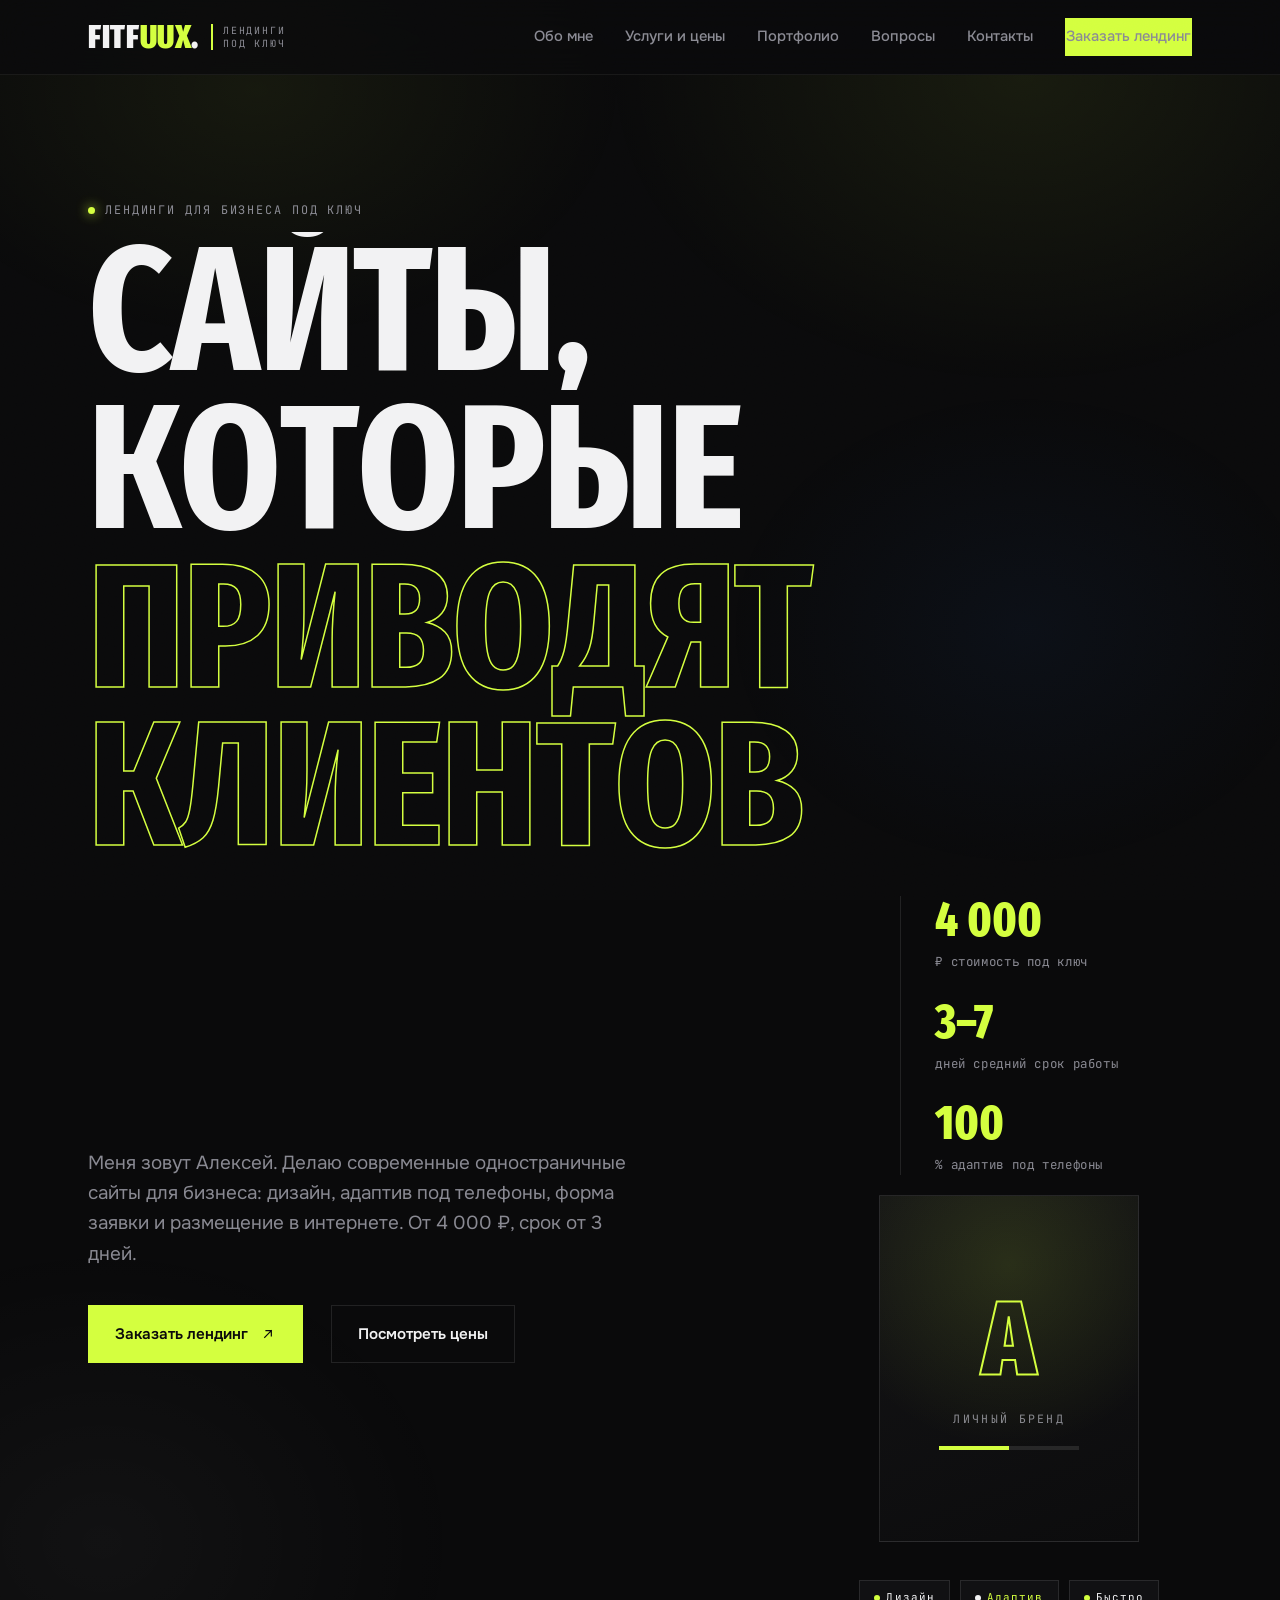
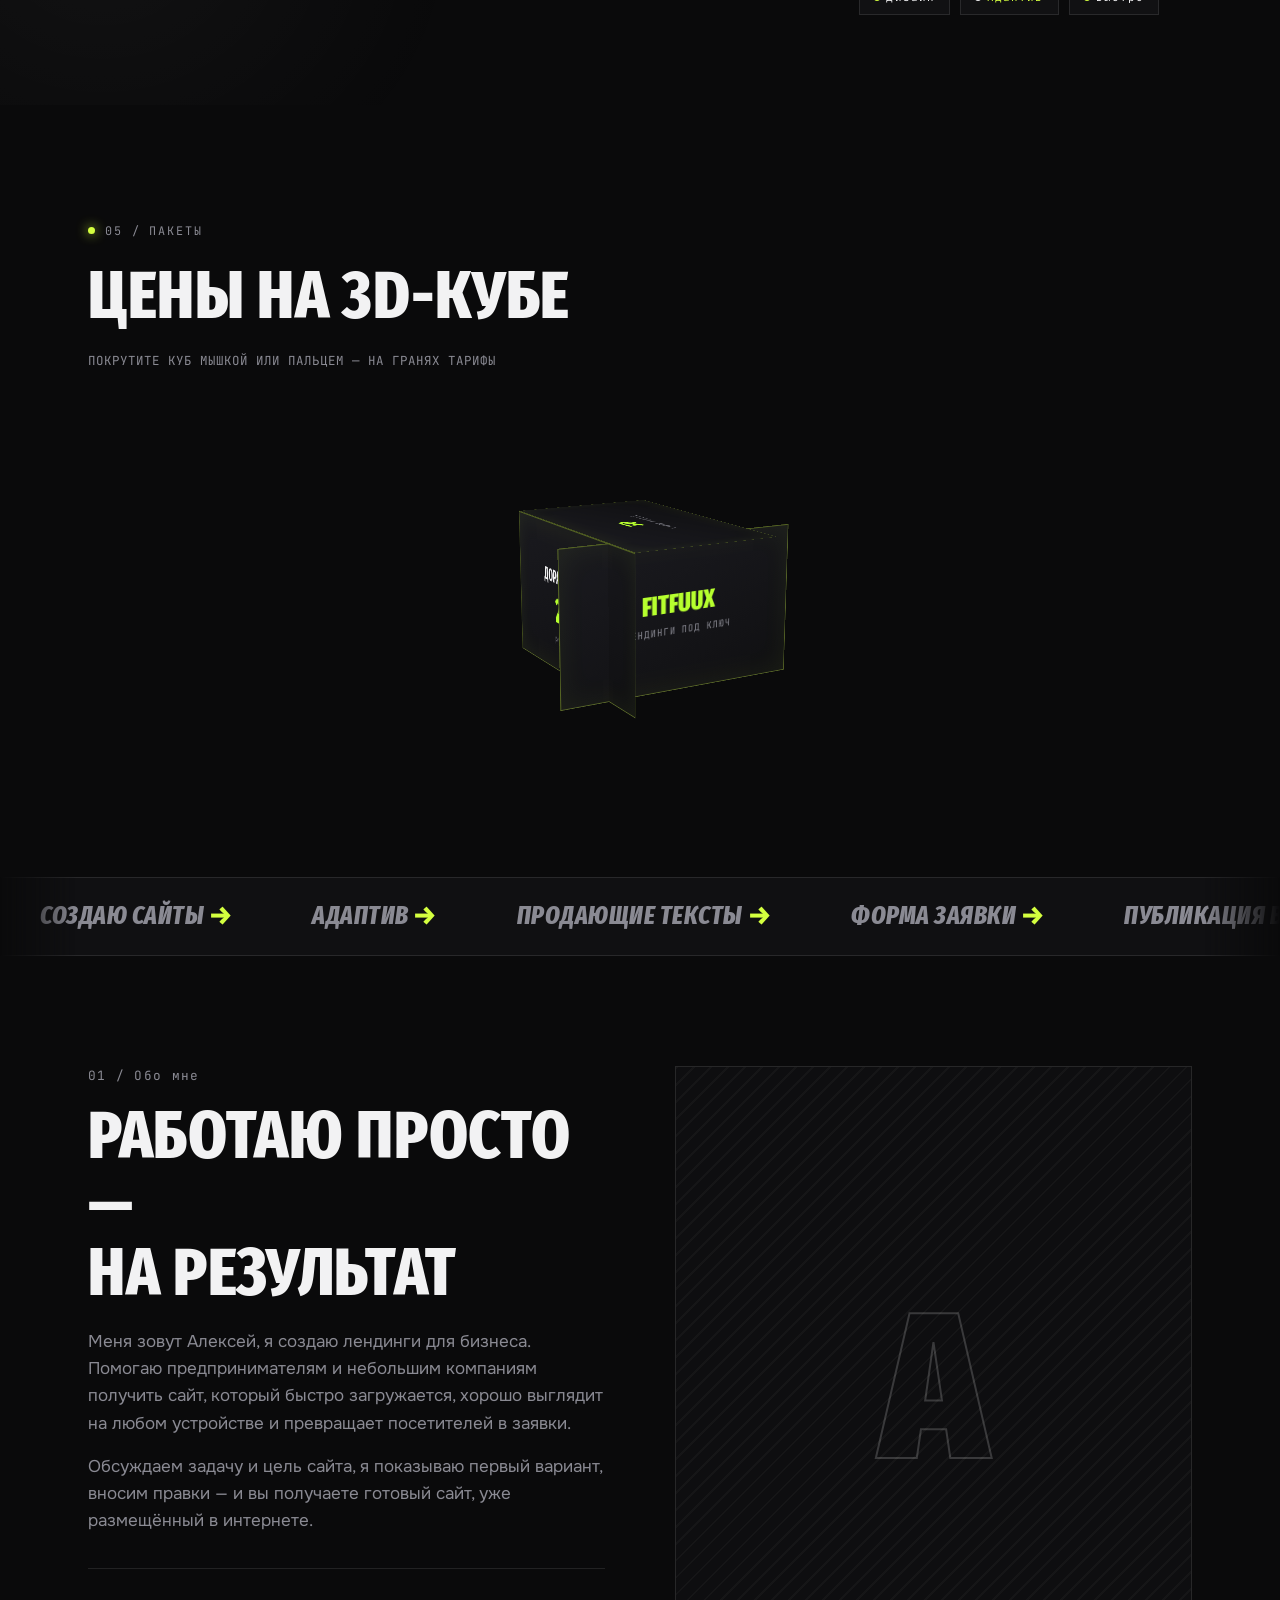
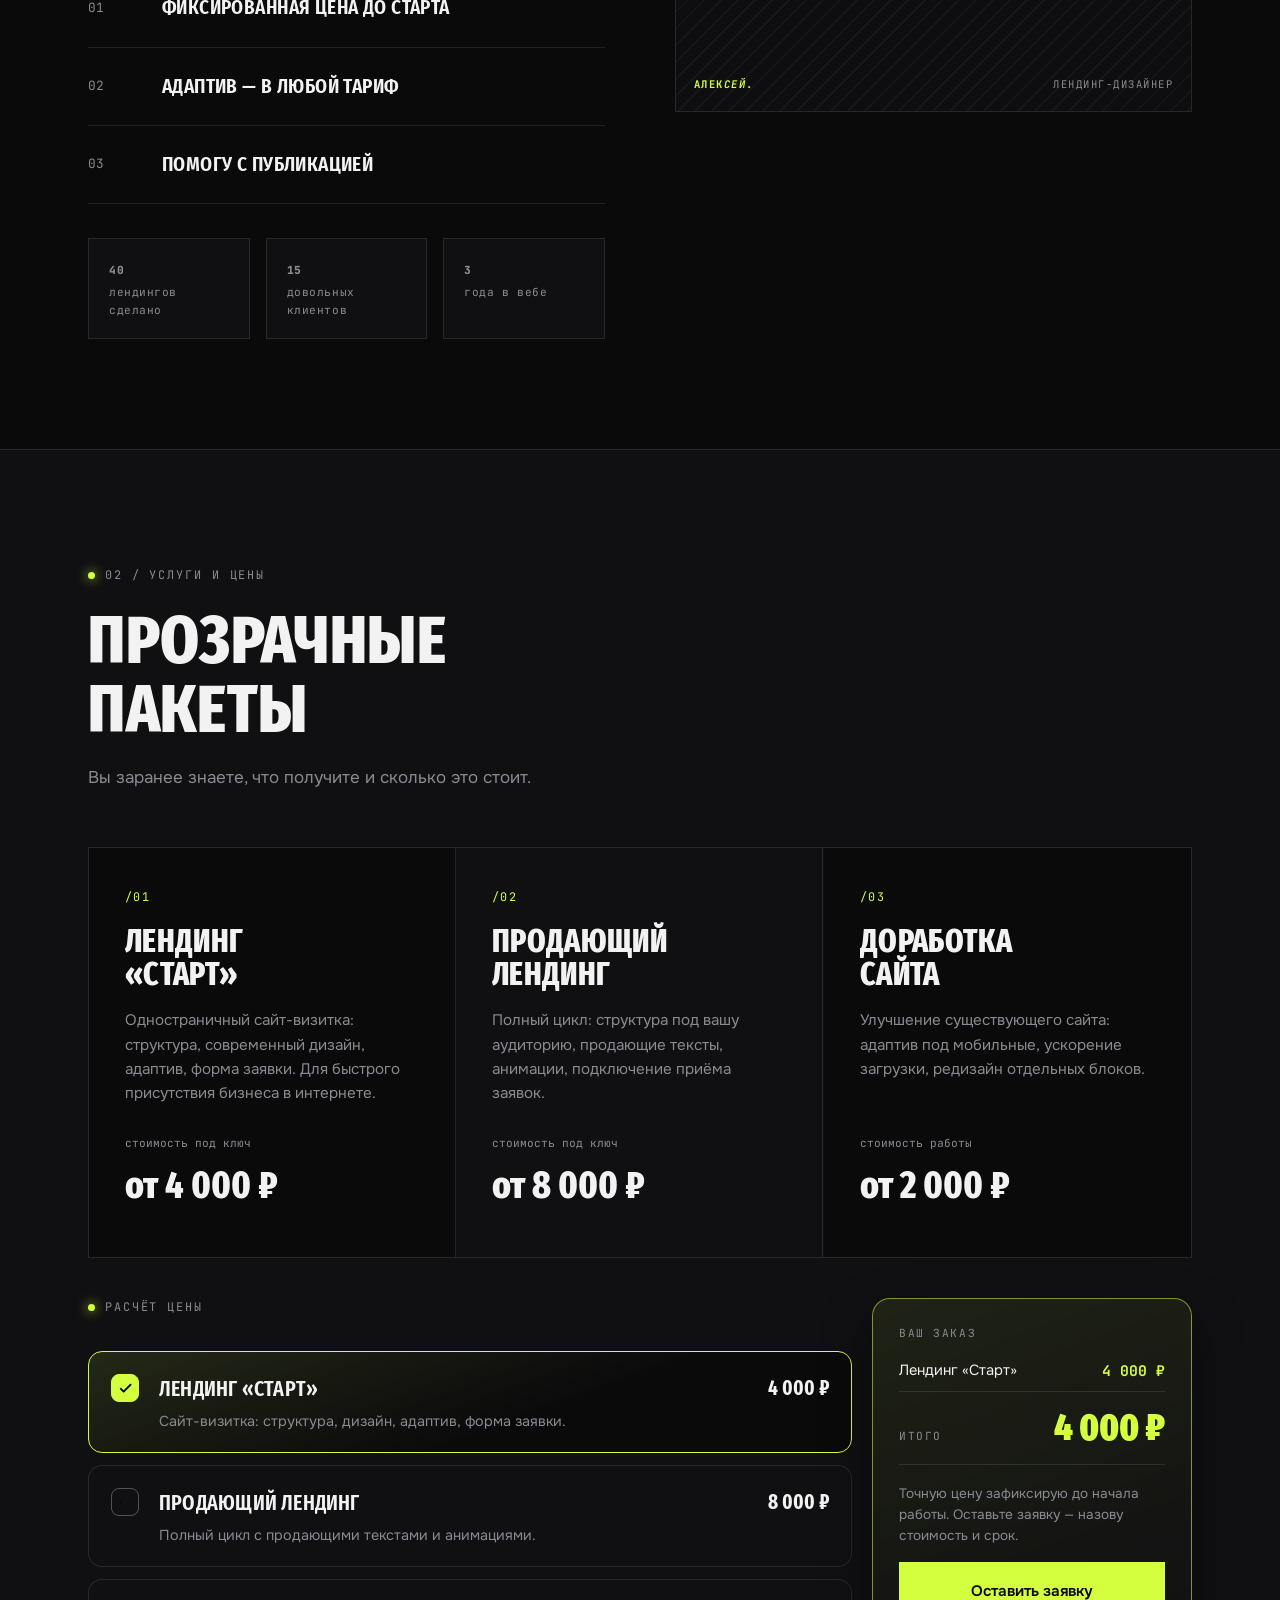
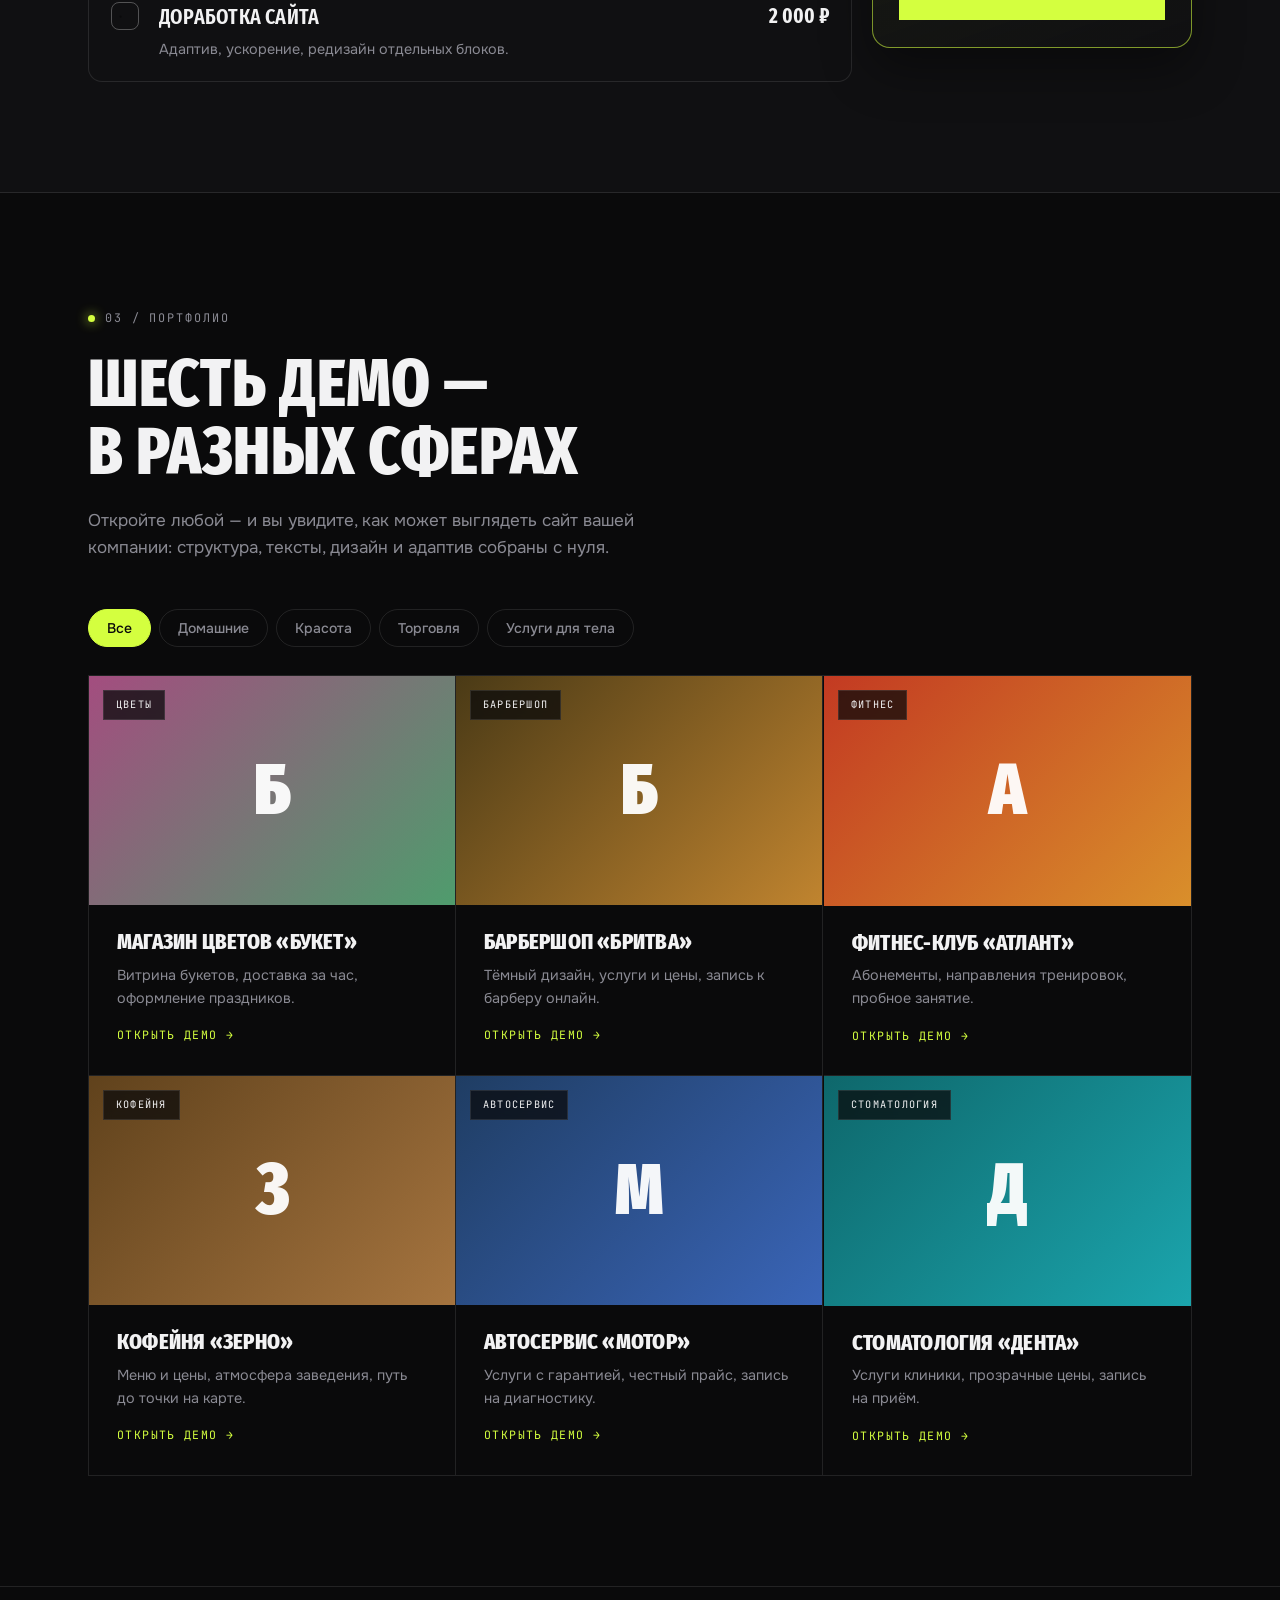
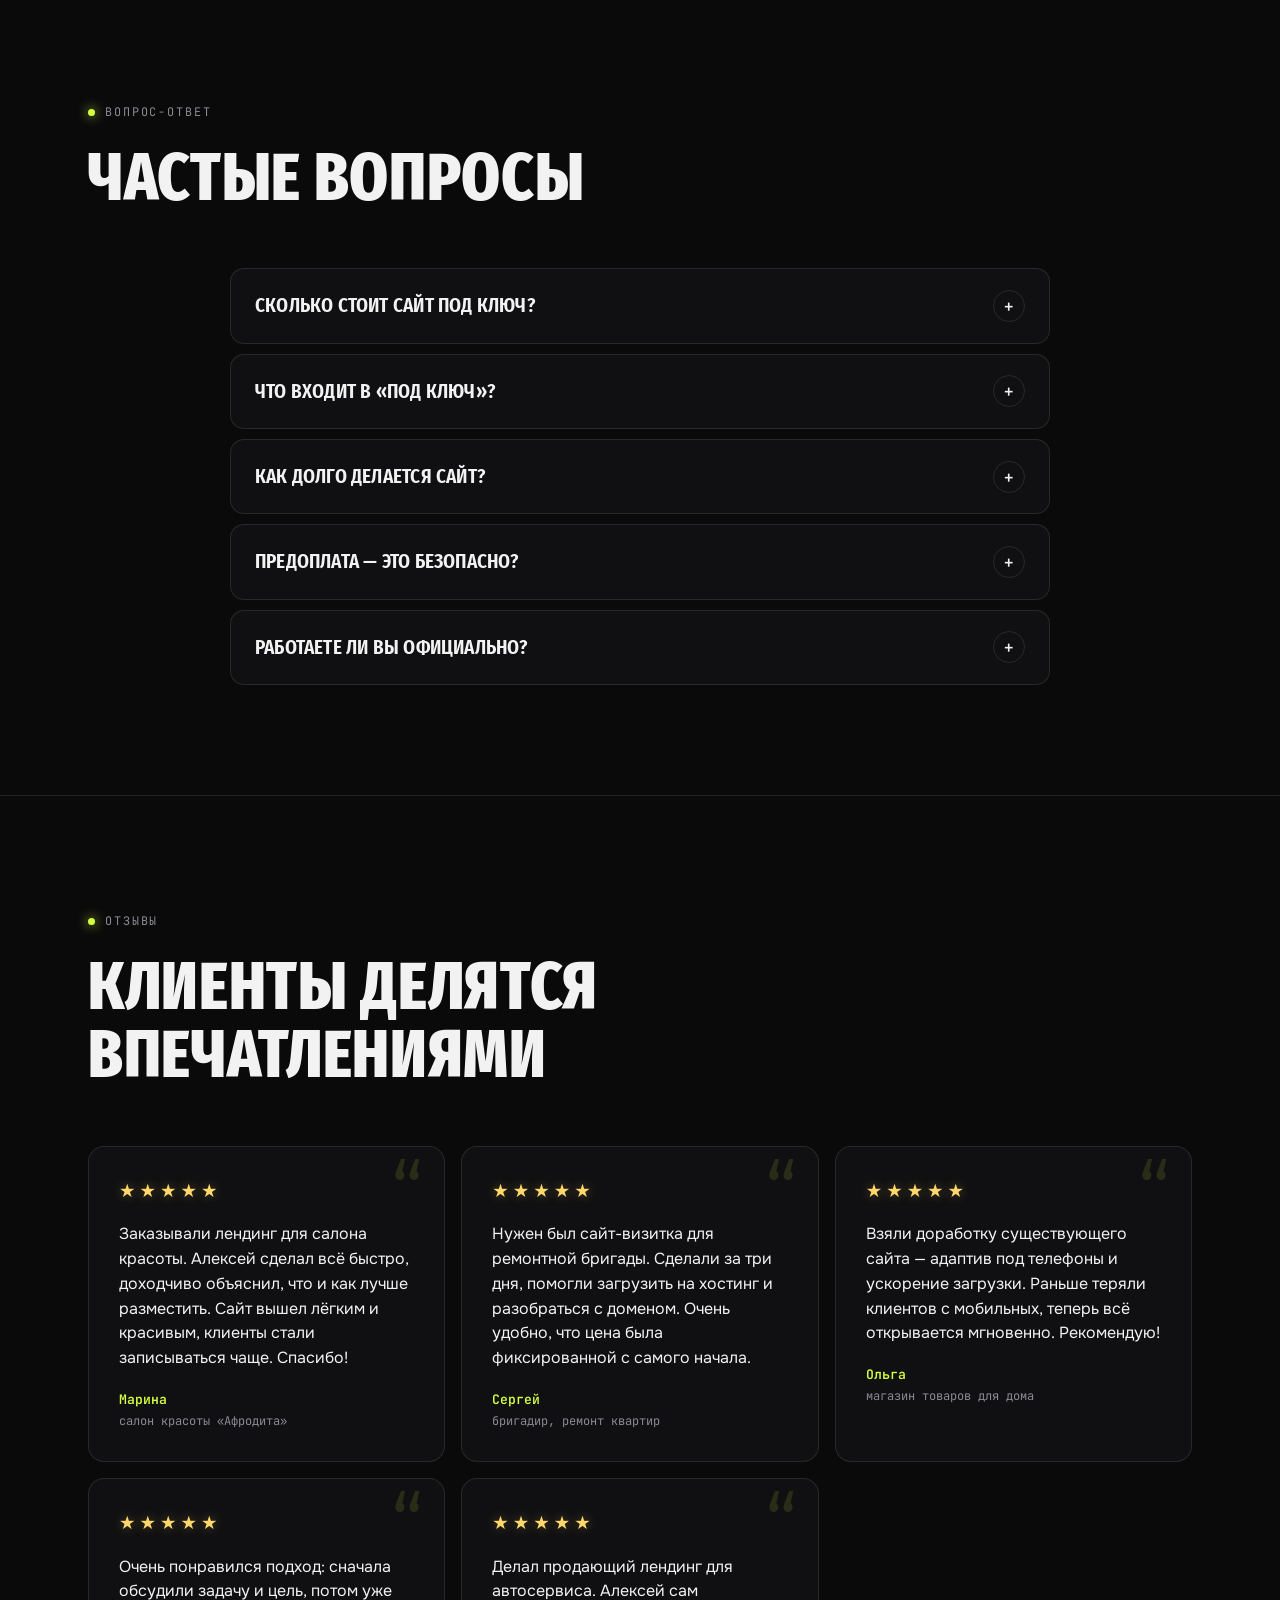
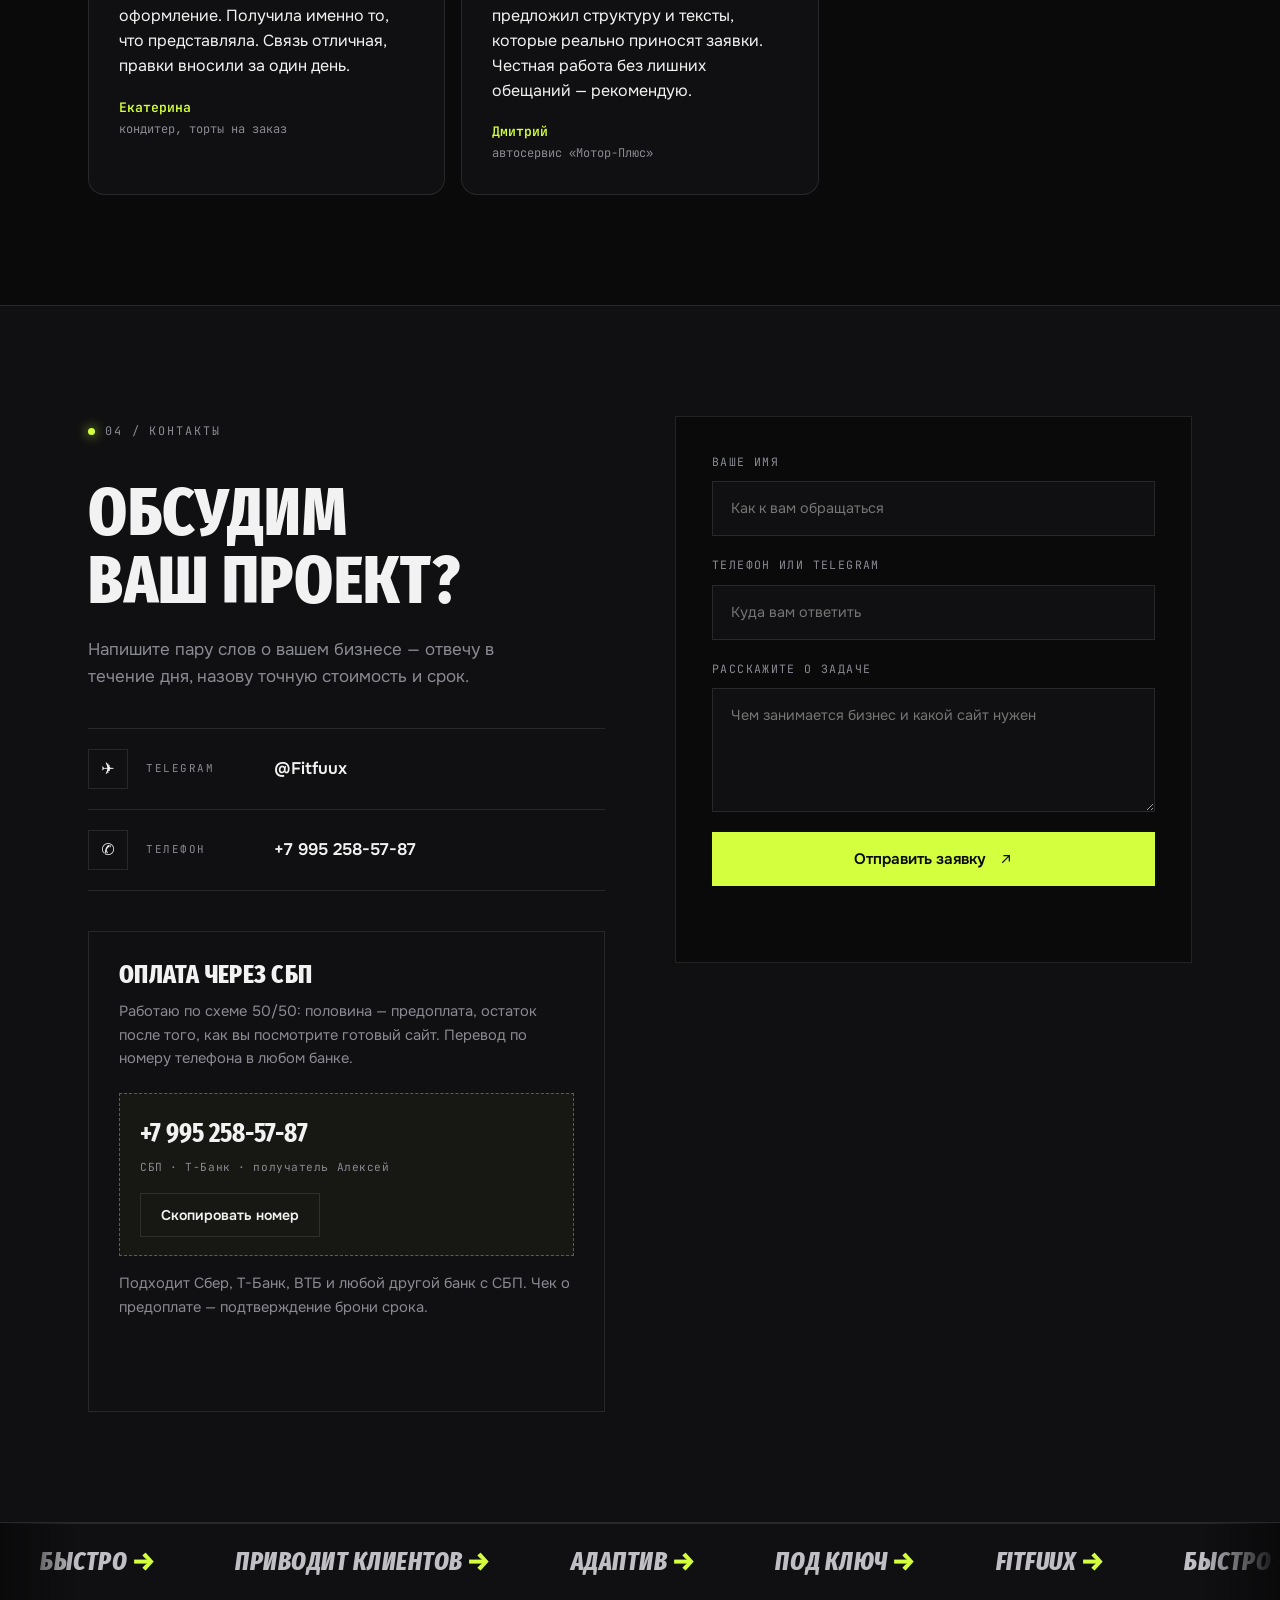
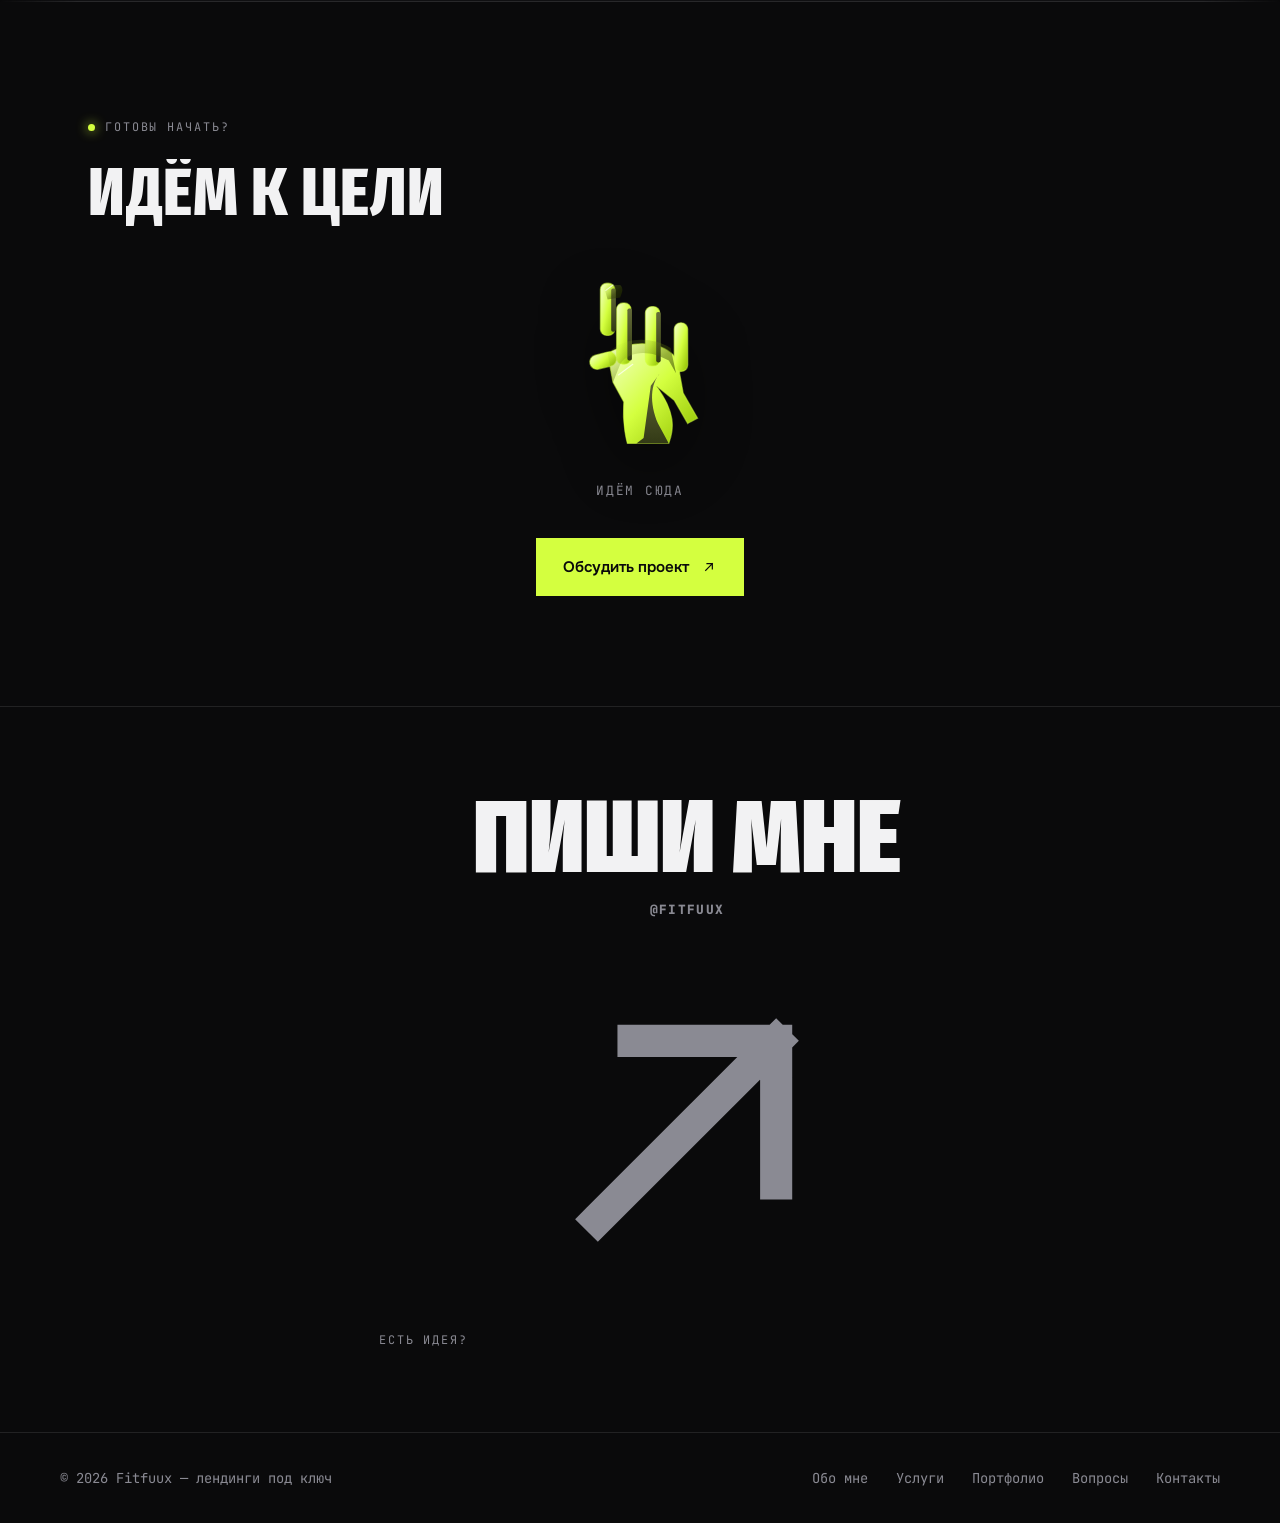
==== index.html @ 0ad59651 "Add files via upload" ====
<!DOCTYPE html>
<html lang="ru">
<head>
  <meta charset="UTF-8">
  <meta name="viewport" content="width=device-width, initial-scale=1.0, viewport-fit=cover">
  <title>Алексей — создание лендингов для бизнеса под ключ</title>
  <meta name="description" content="Создам продающий лендинг для вашего бизнеса под ключ от 4 000 ₽: современный дизайн, адаптив под телефоны, форма заявки. Срок от 3 дней.">
  <meta name="theme-color" content="#0a0a0b">
  <link rel="preconnect" href="https://fonts.googleapis.com">
  <link rel="preconnect" href="https://fonts.gstatic.com" crossorigin>
  <link rel="stylesheet" href="https://fonts.googleapis.com/css2?family=Fira+Sans+Extra+Condensed:ital,wght@0,500;0,600;0,700;0,800;0,900;1,700;1,800&family=JetBrains+Mono:wght@400;500;700&family=Onest:wght@400;500;600&display=swap">
  <style>
    :root {
      --bg: #0a0a0b;
      --bg-2: #101012;
      --line: rgba(255,255,255,.1);
      --line-soft: rgba(255,255,255,.06);
      --text: #f2f2f3;
      --muted: #8a8a93;
      --acid: #d4ff3f;
      --acid-dim: rgba(212,255,63,.55);
      --cond: "Fira Sans Extra Condensed", "Arial Narrow", sans-serif;
      --mono: "JetBrains Mono", ui-monospace, monospace;
      --body: "Onest", system-ui, -apple-system, sans-serif;
      --container: 1160px;
      --ease: cubic-bezier(.22,1,.36,1);
    }
    * { margin:0; padding:0; box-sizing:border-box; }
    html { scroll-behavior:smooth; overflow-x:hidden; }
    body {
      background: var(--bg);
      color: var(--text);
      font-family: var(--body);
      font-size: 17px;
      line-height: 1.6;
      overflow-x:hidden;
      -webkit-font-smoothing: antialiased;
    }
    /* Зерно поверх всего */
    .grain {
      position: fixed; inset:0; z-index:60; pointer-events:none; opacity:.06; mix-blend-mode:overlay;
      background-image: url("data:image/svg+xml,%3Csvg xmlns='http://www.w3.org/2000/svg' width='200' height='200'%3E%3Cfilter id='n'%3E%3CfeTurbulence type='fractalNoise' baseFrequency='.9' numOctaves='2'/%3E%3C/filter%3E%3Crect width='100%25' height='100%25' filter='url(%23n)'/%3E%3C/svg%3E");
      background-size: 200px 200px;
    }
    .container { max-width:var(--container); margin:0 auto; padding:0 28px; }
    ::selection { background:var(--acid); color:#0a0a0b; }

    h1,h2,h3 { font-family:var(--cond); font-weight:800; line-height:1.02; text-transform:uppercase; letter-spacing:.01em; }
    .eyebrow {
      font-family:var(--mono); font-size:.74rem; letter-spacing:.16em; text-transform:uppercase;
      color:var(--muted); display:inline-flex; align-items:center; gap:10px; margin-bottom:22px;
    }
    .eyebrow .dot { width:7px; height:7px; border-radius:50%; background:var(--acid); box-shadow:0 0 12px var(--acid); animation:pulse 2s infinite; }
    @keyframes pulse { 0%,100%{opacity:1} 50%{opacity:.35} }

    .h-xl { font-size:clamp(2.4rem,6vw,4.2rem); margin-bottom:20px; }
    .section { padding:110px 0; position:relative; }
    .section__head { margin-bottom:56px; }
    .section__head--row { display:flex; align-items:flex-end; justify-content:space-between; gap:30px; flex-wrap:wrap; }

    /* Кнопки */
    .btn {
      display:inline-flex; align-items:center; gap:12px; padding:16px 26px;
      font-family:var(--body); font-weight:600; font-size:.95rem; text-decoration:none;
      border:1px solid transparent; cursor:pointer; transition:transform .2s var(--ease), background .2s ease, color .2s ease, border-color .2s ease;
      position:relative; overflow:hidden;
    }
    .btn .ico { width:16px; height:16px; flex-shrink:0; transition:transform .25s var(--ease); }
    .btn:hover .ico { transform:translateX(4px); }
    .btn--volt { background:var(--acid); color:#0a0a0b; }
    .btn--volt:hover { transform:translateY(-2px); box-shadow:0 16px 40px var(--acid-dim); }
    .btn--ghost { border-color:var(--line); color:var(--text); background:transparent; }
    .btn--ghost:hover { border-color:var(--acid); color:var(--acid); transform:translateY(-2px); }
    .btn--sm { padding:12px 20px; font-size:.88rem; }
    .btn::before {
      content:""; position:absolute; top:0; left:-100%; width:60%; height:100%;
      background:linear-gradient(100deg,transparent,rgba(255,255,255,.35),transparent);
      transform:skewX(-20deg); animation:sheen 4.5s infinite;
    }
    @keyframes sheen { 0%,60%{left:-100%} 100%{left:200%} }

    /* Хедер */
    .site-header { position:sticky; top:0; z-index:50; background:rgba(10,10,11,.82); backdrop-filter:blur(16px); border-bottom:1px solid var(--line-soft); }
    .hdr-inner { display:flex; align-items:center; justify-content:space-between; min-height:74px; gap:24px; }
    .logo { display:inline-flex; align-items:center; gap:12px; text-decoration:none; color:var(--text); line-height:1; }
    .logo .fit {
      font-family:var(--cond); font-weight:900; text-transform:uppercase;
      font-size:2rem; letter-spacing:.02em; color:var(--text); transition:letter-spacing .3s var(--ease);
    }
    .logo .fit .x { color:var(--acid); }
    .logo:hover .fit { letter-spacing:.06em; }
    .logo .tag { font-family:var(--mono); font-size:.62rem; color:var(--muted); letter-spacing:.18em; text-transform:uppercase; border-left:2px solid var(--acid); padding-left:10px; line-height:1.35; }
    .site-nav { display:flex; align-items:center; gap:32px; }
    .site-nav > a { color:var(--muted); text-decoration:none; font-size:.92rem; font-weight:500; position:relative; padding:6px 0; transition:color .2s ease; }
    .site-nav > a:hover { color:var(--text); }
    .site-nav > a::after { content:""; position:absolute; left:0; bottom:0; width:0; height:2px; background:var(--acid); transition:width .3s var(--ease); }
    .site-nav > a:hover::after { width:100%; }
    .site-nav > a.btn::after { display:none; }
    .burger {
      display:none; flex-direction:column; gap:6px; background:none; border:1px solid var(--line);
      padding:13px 12px; cursor:pointer; border-radius:4px;
    }
    .burger i { width:22px; height:2px; background:var(--text); transition:transform .25s var(--ease), opacity .2s ease; }
    .burger.is-open i:nth-child(1){ transform:translateY(8px) rotate(45deg); }
    .burger.is-open i:nth-child(2){ transform:translateY(0) rotate(-45deg); }

    /* Hero */
    .hero { position:relative; padding:120px 0 90px; overflow:hidden; }
    .hero::before {
      content:""; position:absolute; inset:0; pointer-events:none;
      background:
        radial-gradient(700px 520px at 80% 0%, rgba(212,255,63,.07), transparent 60%),
        radial-gradient(600px 500px at 8% 90%, rgba(255,255,255,.035), transparent 60%);
    }
    .hero-type { font-family:var(--cond); font-weight:900; line-height:.9; text-transform:uppercase; font-size:clamp(4.5rem,14vw,11rem); letter-spacing:-.01em; margin:-10px 0 6px; }
    .hero-type .t-line { display:block; overflow:hidden; }
    .hero-type .t-line > span { display:inline-block; animation:rise 1s var(--ease) both; }
    .hero-type .t-line > span b { display:inline-block; opacity:0; transform:translateY(110%); animation:charRise .7s var(--ease) forwards; }
    .hero-type .t-line > span b.w { white-space:nowrap; }
    @keyframes charRise { to { opacity:1; transform:none; } }
    .hero-type .t-line--2 { color:transparent; -webkit-text-stroke:1.5px var(--acid); margin-bottom:30px; }
    @keyframes rise { from { transform:translateY(110%); opacity:0 } to { transform:none; opacity:1 } }
    .hero-sr { position:absolute; width:1px; height:1px; overflow:hidden; clip:rect(0 0 0 0); clip-path:inset(50%); white-space:nowrap; }
    .hero-grid { display:grid; grid-template-columns:1.3fr .7fr; gap:60px; align-items:center; margin-top:28px; }
    .hero-lead { color:var(--muted); font-size:clamp(1rem,1.7vw,1.18rem); max-width:560px; margin-bottom:36px; }
    .hero-sides { display:flex; flex-wrap:wrap; gap:28px; }
    .hero-stats { display:grid; grid-template-columns:1fr; gap:26px; border-left:1px solid var(--line); padding-left:34px; }
    .hero-stat dt { font-family:var(--cond); font-size:clamp(2.2rem,4vw,3rem); font-weight:800; color:var(--acid); line-height:1; }
    .hero-stat dd { font-family:var(--mono); font-size:.78rem; color:var(--muted); letter-spacing:.05em; margin-top:8px; }
    .hero-visual { position:relative; display:flex; flex-wrap:wrap; align-items:center; justify-content:center; gap:20px; }
    .hero-panel {
      width:260px; aspect-ratio:3/4; border:1px solid var(--line); background:linear-gradient(160deg,#141416,#0c0c0d);
      display:flex; flex-direction:column; align-items:center; justify-content:center; gap:18px;
      position:relative; overflow:hidden;
    }
    .hero-panel::before { content:""; position:absolute; inset:0; background:radial-gradient(circle at 50% 20%, rgba(212,255,63,.12), transparent 60%); }
    .hero-panel .big { font-family:var(--cond); font-size:6.5rem; font-weight:900; color:transparent; -webkit-text-stroke:2px var(--acid); line-height:1; animation:sway 6s ease-in-out infinite; }
    @keyframes sway { 0%,100%{transform:rotate(-3deg)} 50%{transform:rotate(3deg)} }
    .hero-panel .bar { width:140px; height:4px; background:var(--line); position:relative; overflow:hidden; }
    .hero-panel .bar::after { content:""; position:absolute; inset:0; width:50%; background:var(--acid); animation:bar 2.6s ease-in-out infinite; transform-origin:left; }
    @keyframes bar { 0%,100%{transform:scaleX(.2); transform-origin:left} 50%{transform:scaleX(1); transform-origin:right} }
    .hero-panel .lbl { font-family:var(--mono); font-size:.72rem; letter-spacing:.2em; text-transform:uppercase; color:var(--muted); }
    .hc-corner { position:absolute; width:14px; height:14px; border:2px solid var(--acid); opacity:.7; }
    .hc-tl { top:-4px; left:-4px; border-right:none; border-bottom:none; }
    .hc-br { bottom:-4px; right:-4px; border-left:none; border-top:none; }
    .corner-tag {
      padding:8px 14px; background:#111113; border:1px solid var(--line);
      font-family:var(--mono); font-size:.68rem; letter-spacing:.1em; color:var(--text);
      display:inline-flex; align-items:center; gap:6px; white-space:nowrap;
    }
    .corner-tag::before { content:""; width:6px; height:6px; border-radius:50%; background:var(--acid); flex-shrink:0; }
    .corner-tag.c2 { color:var(--acid); }
    .corner-tag.c2::before { background:var(--text); }
    .corner-tags { display:flex; flex-wrap:wrap; justify-content:center; gap:10px; margin-top:18px; }
    @keyframes floaty { 0%,100%{transform:translateY(0)} 50%{transform:translateY(-4px)} }
    .corner-tag { animation:floaty 5s ease-in-out infinite; }
    .corner-tag:nth-child(2) { animation-delay:.6s; color:var(--acid); }
    .corner-tag:nth-child(3) { animation-delay:1.2s; }

    /* Тикер */
    .ticker { border-top:1px solid var(--line); border-bottom:1px solid var(--line); background:var(--bg-2); overflow:hidden; }
    .ticker__track { display:flex; width:max-content; white-space:nowrap; animation:tick 28s linear infinite; padding:18px 0; }
    .ticker:hover .ticker__track { animation-play-state:paused; }
    .ticker__track span {
      font-family:var(--cond); font-style:italic; font-weight:800; text-transform:uppercase;
      font-size:1.6rem; color:var(--muted); margin:0 40px; letter-spacing:.02em;
    }
    .ticker__track b { color:var(--acid); font-weight:900; }
    @keyframes tick { to { transform:translateX(-50%); } }

    /* About — нумерованный список */
    .about-grid { display:grid; grid-template-columns:1fr 1fr; gap:70px; align-items:start; }
    .about-num { font-family:var(--mono); font-size:.8rem; color:var(--acid); letter-spacing:.1em; margin-bottom:18px; }
    .about-text > p { color:var(--muted); margin-bottom:16px; max-width:520px; }
    .about-list { list-style:none; border-top:1px solid var(--line); margin-top:34px; }
    .about-list li { display:grid; grid-template-columns:52px 1fr; gap:22px; padding:22px 0; border-bottom:1px solid var(--line); align-items:center; }
    .about-list .n { font-family:var(--mono); font-size:.8rem; color:var(--muted); }
    .about-list .t { font-family:var(--cond); font-size:1.3rem; font-weight:600; text-transform:uppercase; letter-spacing:.02em; }
    .about-list li:hover .t { color:var(--acid); }
    .about-list li { transition:padding-left .3s var(--ease), background .3s ease; }
    .about-list li:hover { padding-left:12px; background:linear-gradient(90deg,rgba(212,255,63,.04),transparent); }
    .about-stats { display:grid; grid-template-columns:repeat(3,1fr); gap:16px; margin-top:34px; }
    .astat { border:1px solid var(--line); padding:18px 20px; text-align:left; background:var(--bg-2); }
    .astat b { font-family:var(--cond); font-size:2.2rem; font-weight:800; color:var(--acid); display:block; line-height:1; }
    .astat span { font-family:var(--mono); font-size:.7rem; color:var(--muted); letter-spacing:.05em; display:block; margin-top:8px; }
    .about-photo {
      position:relative; aspect-ratio:4/5; border:1px solid var(--line); background:#0e0e10;
      display:flex; align-items:center; justify-content:center; overflow:hidden;
    }
    .about-photo::before { content:""; position:absolute; inset:0; background:repeating-linear-gradient(135deg, rgba(255,255,255,.03) 0 2px, transparent 2px 12px); }
    .about-photo .mono { font-family:var(--cond); font-size:13rem; font-weight:900; color:transparent; -webkit-text-stroke:2px rgba(255,255,255,.18); line-height:1; position:relative; }
    .about-photo .mono-over { position:absolute; font-family:var(--cond); font-size:13rem; font-weight:900; color:var(--acid); line-height:1; opacity:0; transform:translateY(20px); transition:opacity .4s ease, transform .4s var(--ease); mix-blend-mode:screen; }
    .about-photo:hover .mono-over { opacity:.9; transform:none; }
    .about-photo .cap { position:absolute; bottom:0; left:0; right:0; padding:18px; display:flex; justify-content:space-between; font-family:var(--mono); font-size:.66rem; letter-spacing:.14em; text-transform:uppercase; color:var(--muted); }
    .about-photo .cap b { color:var(--acid); }

    /* Cards — цены */
    .cards { display:grid; grid-template-columns:repeat(3,1fr); gap:0; border:1px solid var(--line); }
    .card { padding:40px 36px; border-right:1px solid var(--line); background:var(--bg); display:flex; flex-direction:column; gap:18px; position:relative; transition:background .3s ease; }
    .card:last-child { border-right:none; }
    .card:hover { background:var(--bg-2); }
    .card .c-num { font-family:var(--mono); font-size:.74rem; color:var(--acid); letter-spacing:.12em; }
    .card h3 { font-size:clamp(1.5rem,2.6vw,2rem); }
    .card p { color:var(--muted); font-size:.95rem; flex:1; }
    .card-price { font-family:var(--cond); font-size:2.4rem; font-weight:800; color:var(--text); margin-top:auto; padding-top:12px; }
    .card-price small { font-family:var(--mono); font-size:.7rem; color:var(--muted); font-weight:400; display:block; margin-bottom:2px; }
    .card::after { content:""; position:absolute; top:0; left:0; right:0; height:3px; background:var(--acid); transform:scaleX(0); transform-origin:left; transition:transform .4s var(--ease); }
    .card:hover::after { transform:scaleX(1); }

    /* Портфолио */
    .pf-grid { display:grid; grid-template-columns:repeat(3,1fr); gap:0; border:1px solid var(--line); }
    .pf-card { display:flex; flex-direction:column; text-decoration:none; color:var(--text); border-right:1px solid var(--line); border-bottom:1px solid var(--line); position:relative; overflow:hidden; }
    .pf-card:nth-child(3n){ border-right:none; }
    .pf-card:nth-child(n+4){ border-bottom:none; }
    .pf-card .pf-thumb {
      aspect-ratio:16/10; display:flex; align-items:center; justify-content:center; position:relative; overflow:hidden;
    }
    .pf-card .pf-thumb::before { content:""; position:absolute; inset:0; transition:transform .5s var(--ease); }
    .pf-card:hover .pf-thumb::before { transform:scale(1.08); }
    .pf-card .pf-mono { font-family:var(--cond); font-size:4.5rem; font-weight:900; color:rgba(255,255,255,.95); position:relative; z-index:1; transition:transform .45s var(--ease); }
    .pf-card:hover .pf-mono { transform:rotate(-6deg) scale(1.1); }
    .pf-card .pf-tag {
      position:absolute; top:14px; left:14px; z-index:2; background:rgba(10,10,11,.75); border:1px solid var(--line);
      padding:6px 12px; font-family:var(--mono); font-size:.64rem; letter-spacing:.12em; text-transform:uppercase; color:var(--text);
      backdrop-filter:blur(4px);
    }
    .pf-body { padding:26px 28px 30px; display:grid; gap:10px; }
    .pf-body h3 { font-size:1.4rem; }
    .pf-body p { color:var(--muted); font-size:.9rem; }
    .pf-link { font-family:var(--mono); font-size:.72rem; letter-spacing:.12em; text-transform:uppercase; color:var(--acid); display:inline-flex; align-items:center; gap:8px; margin-top:6px; }
    .pf-link .arr { display:inline-block; transition:transform .3s var(--ease); }
    .pf-card:hover .pf-link .arr { transform:translateX(6px); }
    .pf-thumb-florist::before { background:linear-gradient(135deg,#a34d7f,#4f9c6d); }
    .pf-thumb-barber::before { background:linear-gradient(135deg,#4a3a16,#c0842f); }
    .pf-thumb-fitness::before { background:linear-gradient(135deg,#c33a22,#d98f2b); }
    .pf-thumb-coffee::before { background:linear-gradient(135deg,#60421c,#a5743f); }
    .pf-thumb-auto::before { background:linear-gradient(135deg,#1f3d63,#3a65b8); }
    .pf-thumb-dent::before { background:linear-gradient(135deg,#0e676b,#1ba5ad); }

    /* Контакты */
    .contact-grid { display:grid; grid-template-columns:1fr 1fr; gap:70px; align-items:start; }
    .contact-info > p { color:var(--muted); max-width:430px; margin-bottom:38px; }
    .contact-list { list-style:none; display:grid; gap:0; border-top:1px solid var(--line); }
    .contact-item { display:flex; align-items:center; gap:18px; padding:20px 0; border-bottom:1px solid var(--line); }
    .contact-item .k { font-family:var(--mono); font-size:.68rem; letter-spacing:.14em; text-transform:uppercase; color:var(--muted); width:110px; flex-shrink:0; }
    .contact-item a { color:var(--text); text-decoration:none; font-size:1.05rem; font-weight:600; transition:color .2s ease; }
    .contact-item a:hover { color:var(--acid); }
    .contact-ico { width:40px; height:40px; border:1px solid var(--line); display:flex; align-items:center; justify-content:center; font-size:1rem; flex-shrink:0; }

    .pay-block { margin-top:40px; border:1px solid var(--line); background:var(--bg-2); padding:30px; position:relative; overflow:hidden; }
    .pay-block::before { content:""; position:absolute; top:-60%; right:-20%; width:300px; height:300px; background:radial-gradient(circle,rgba(212,255,63,.1),transparent 65%); }
    .pay-block h3 { font-size:1.6rem; margin-bottom:12px; position:relative; }
    .pay-block > p { color:var(--muted); font-size:.92rem; margin-bottom:22px; position:relative; }
    .pay-row { display:flex; align-items:center; justify-content:space-between; gap:16px; flex-wrap:wrap; padding:18px 20px; border:1px dashed rgba(212,255,63,.35); background:rgba(212,255,63,.035); position:relative; }
    .pay-number { font-family:var(--cond); font-size:1.7rem; font-weight:700; }
    .pay-bank { display:block; font-family:var(--mono); font-size:.7rem; color:var(--muted); margin-top:4px; letter-spacing:.05em; }
    .pay-note { color:var(--muted); font-size:.82rem; margin-top:16px; position:relative; }
    .pay-status { min-height:1.2em; font-family:var(--mono); font-size:.8rem; color:var(--acid); margin-top:12px; position:relative; }

    .contact-form { display:grid; gap:20px; border:1px solid var(--line); background:var(--bg); padding:36px; }
    .contact-form label { display:grid; gap:10px; font-size:.9rem; }
    .contact-form label > span { font-family:var(--mono); font-size:.72rem; letter-spacing:.12em; text-transform:uppercase; color:var(--muted); }
    .contact-form input, .contact-form textarea {
      background:var(--bg-2); border:1px solid var(--line); border-radius:0; padding:15px 18px;
      color:var(--text); font:inherit; transition:border-color .2s ease, box-shadow .2s ease;
    }
    .contact-form input:focus, .contact-form textarea:focus { outline:none; border-color:var(--acid); box-shadow:0 0 0 1px var(--acid); }
    .contact-form textarea { resize:vertical; min-height:110px; }
    .gotcha-hp { position:absolute; width:1px; height:1px; left:-9999px; opacity:0; }
    .form-status { min-height:1.4em; font-size:.9rem; }
    .form-status.is-success { color:var(--acid); }
    .form-status.is-error { color:#ff6b6b; }
    .contact-form .btn { justify-content:center; }

    /* Футер */
    .site-footer { border-top:1px solid var(--line); }
    .ftr-cta { padding:80px 0 60px; border-bottom:1px solid var(--line); text-align:center; }
    .ftr-cta .eyebrow { justify-content:center; }
    .ftr-cta .big {
      display:inline-block; font-family:var(--cond); font-weight:900; text-transform:uppercase;
      font-size:clamp(2.6rem,8vw,6.5rem); color:var(--text); text-decoration:none; line-height:1;
      transition:color .3s ease; position:relative;
    }
    .ftr-cta .big span { display:block; }
    .ftr-cta .big:hover { color:var(--acid); }
    .ftr-cta .big-sub { font-family:var(--mono); font-size:.8rem; letter-spacing:.1em; color:var(--muted); margin-top:14px; display:inline-flex; align-items:center; gap:8px; }
    .footer-inner { display:flex; align-items:center; justify-content:space-between; flex-wrap:wrap; gap:14px; color:var(--muted); font-size:.86rem; font-family:var(--mono); padding:34px 0; }
    .footer-nav { display:flex; gap:28px; }
    .footer-nav a { color:var(--muted); text-decoration:none; transition:color .2s ease; }
    .footer-nav a:hover { color:var(--acid); }

    /* Reveal-анимации */
    .reveal { opacity:0; transform:translateY(44px); transition:opacity .8s var(--ease), transform .8s var(--ease); }
    .reveal.in { opacity:1; transform:none; }
    [data-delay="1"] { transition-delay:.1s; }
    [data-delay="2"] { transition-delay:.2s; }
    [data-delay="3"] { transition-delay:.3s; }
    [data-delay="4"] { transition-delay:.4s; }
    .clipped { clip-path:inset(0 0 100% 0); transition:clip-path 1s var(--ease); }
    .clipped.in { clip-path:inset(0 0 0 0); }

    /* ===== WOW-эффекты ===== */
    /* Линия прогресса чтения */
    .read-progress { position:fixed; top:0; left:0; height:3px; width:0; background:var(--gradient,#d4ff3f); z-index:70; box-shadow:0 0 14px var(--acid-dim); }
    body:has(.read-progress) .read-progress { background:var(--acid); }

    /* Курсор-акцент (десктоп) */
    .cursor-dot {
      position:fixed; left:0; top:0; width:14px; height:14px; margin:-7px 0 0 -7px; border-radius:50%;
      background:var(--acid); pointer-events:none; z-index:80; mix-blend-mode:screen;
      box-shadow:0 0 16px var(--acid-dim); transform:translate(-100px,-100px);
      opacity:0; transition:opacity .3s ease, width .2s ease, height .2s ease, margin .2s ease;
      will-change:transform;
    }
    .cursor-dot.on { opacity:.85; }
    .cursor-dot.grow { width:34px; height:34px; margin:-17px 0 0 -17px; opacity:.5; }

    /* Магнитные кнопки */
    .btn-magnet { will-change:transform; transition:transform .25s var(--ease); }
    .btn-magnet:hover { transform:translate(var(--mx,0),var(--my,0)); }

    /* Параллакс-свечение на всём body */
    .glow-field { position:fixed; inset:0; z-index:-1; pointer-events:none;
      background:
        radial-gradient(620px 420px at var(--gx,20%) var(--gy,10%), rgba(212,255,63,.06), transparent 60%),
        radial-gradient(500px 400px at var(--gx2,80%) var(--gy2,70%), rgba(47,125,246,.05), transparent 60%);
      transition:background-position .3s ease;
    }

    /* Раздельный заголовок */
    .split-h .split-line { display:block; overflow:hidden; }
    .split-h .split-line > span { display:inline-block; transform:translateY(110%); opacity:0; transition:transform .8s var(--ease), opacity .6s ease; }
    .split-h.in .split-line > span { transform:none; opacity:1; }

    /* Блик, бегущий за курсором на карточках */
    .card-glare { position:absolute; inset:0; overflow:hidden; pointer-events:none; border-radius:inherit; }
    .card-glare::before {
      content:""; position:absolute; width:140px; height:140px; border-radius:50%;
      background:radial-gradient(circle, rgba(212,255,63,.12), transparent 70%);
      transform:translate(var(--gxp,40%),var(--gyp,40%)); opacity:0; transition:opacity .3s ease;
    }
    .card-glare::after {
      content:""; position:absolute; inset:0; border-radius:inherit; padding:1px; opacity:0; transition:opacity .35s ease;
      background:radial-gradient(120px circle at var(--gxp,50%) var(--gyp,50%), var(--acid), transparent 65%);
      -webkit-mask:linear-gradient(#000 0 0) content-box, linear-gradient(#000 0 0);
      -webkit-mask-composite:xor; mask:linear-gradient(#000 0 0) content-box exclude, linear-gradient(#000 0 0);
    }
    .card-glare:hover::before, .card-glare:hover::after { opacity:1; }

    /* Блик на карточках портфолио + tilt */
    .tilt { transform-style:preserve-3d; transition:transform .18s ease; will-change:transform; }
    .tilt .tilt-e { transform:translateZ(14px); }

    /* Вторая бегущая строка перед футером */
    .ticker--volt .ticker__track span { color:#bfbfc4; }
    .ticker--volt .ticker__track b { color:var(--acid); }

    /* Загрузочный экран */
    .loader {
      position:fixed; inset:0; z-index:100; background:var(--bg);
      display:flex; align-items:center; justify-content:center;
      transition:opacity .6s ease, visibility .6s ease;
    }
    .loader.done { opacity:0; visibility:hidden; }
    .loader__inner { text-align:center; display:grid; justify-items:center; gap:18px; }
    .loader__brand { font-family:var(--cond); font-weight:900; font-size:clamp(2.4rem,7vw,4rem); text-transform:uppercase; color:var(--text); letter-spacing:.02em; }
    .loader__brand span { color:var(--acid); }
    .loader__pct { font-family:var(--cond); font-size:clamp(4rem,12vw,7rem); font-weight:900; color:var(--acid); line-height:1; }
    .loader__bar { width:240px; height:4px; background:var(--line); position:relative; overflow:hidden; border-radius:4px; }
    .loader__bar i { position:absolute; inset:0; width:0; background:var(--acid); box-shadow:0 0 16px var(--acid-dim); transition:width .12s linear; }
    .loader__tag { font-family:var(--mono); font-size:.72rem; letter-spacing:.2em; text-transform:uppercase; color:var(--muted); }
    body.loading { overflow:hidden; }

    .hero-particles { position:absolute; inset:0; overflow:hidden; pointer-events:none; z-index:0; }
    .hero-particles .pt { position:absolute; bottom:-10px; border-radius:50%; background:var(--acid); opacity:0; animation:ptRise linear infinite; }
    @keyframes ptRise { 0% { transform:translate(0,0); opacity:0; } 10% { opacity:.6; } 90% { opacity:.35; } 100% { transform:translate(var(--ptdx,0), calc(-1 * var(--vh,100vh))); opacity:0; } }

    /* Аккордеон FAQ */
    .qas { max-width:820px; margin:0 auto; display:grid; gap:10px; }
    .qa { background:var(--bg-2); border:1px solid var(--line); border-radius:14px; padding:0 24px; transition:border-color .3s; }
    .qa[open] { border-color:var(--acid-dim); }
    .qa summary { list-style:none; cursor:pointer; padding:20px 0; font-family:var(--cond); font-size:1.3rem; font-weight:600; text-transform:uppercase; color:var(--text); letter-spacing:.01em; display:flex; justify-content:space-between; gap:16px; align-items:center; }
    .qa summary::-webkit-details-marker { display:none; }
    .qa summary::after { content:"+"; flex:none; width:30px; height:30px; border-radius:50%; border:1px solid var(--line); display:grid; place-items:center; font-weight:400; color:var(--text); transition:transform .3s var(--ease), background .3s, color .3s; font-family:var(--body); }
    .qa[open] summary::after { transform:rotate(45deg); background:var(--acid); color:#0a0a0b; border-color:var(--acid); }
    .qa p { margin:0 0 22px; font-size:.98rem; color:var(--muted); line-height:1.6; max-width:70ch; }

    /* Калькулятор */
    .filter { display:flex; flex-wrap:wrap; gap:8px; margin:-8px 0 28px; }
    .filter button { font:500 14px var(--body); color:var(--muted); background:transparent; border:1px solid var(--line); border-radius:999px; padding:9px 18px; cursor:pointer; transition:background .25s, color .25s, border-color .25s, transform .2s var(--ease); }
    .filter button:hover { border-color:var(--acid-dim); color:var(--text); transform:translateY(-1px); }
    .filter button.on { background:var(--acid); color:#0a0a0b; border-color:var(--acid); }
    .pf-card.off { display:none; }
    .pf-card.pop { animation:pfpop .5s var(--ease) both; }
    @keyframes pfpop { from { opacity:0; transform:translateY(18px) scale(.97); } to { opacity:1; transform:none; } }
    .pf-grid .pf-card[data-cat] { transition:opacity .3s var(--ease), transform .3s var(--ease); }

    /* Калькулятор */
    .calc { display:grid; grid-template-columns:minmax(0,1fr) 320px; gap:20px; align-items:start; margin-top:40px; }
    .calc-opts { display:grid; gap:12px; }
    .opt { display:grid; grid-template-columns:30px 1fr auto; gap:4px 18px; align-items:start; text-align:left; width:100%; padding:20px 22px; background:var(--bg-2); border:1px solid var(--line); border-radius:14px; cursor:pointer; color:var(--text); transition:border-color .3s, background .3s, transform .3s var(--ease); position:relative; overflow:hidden; }
    .opt:hover { transform:translateY(-2px); border-color:var(--acid-dim); }
    .opt .box { grid-row:1/3; width:28px; height:28px; border-radius:8px; border:1.5px solid rgba(255,255,255,.28); display:grid; place-items:center; transition:background .25s, border-color .25s; margin-top:2px; }
    .opt .box svg { width:15px; height:15px; stroke:#0a0a0b; stroke-width:3; fill:none; stroke-linecap:round; stroke-linejoin:round; stroke-dasharray:22; stroke-dashoffset:22; transition:stroke-dashoffset .35s var(--ease); }
    .opt .nm { grid-column:2; font-family:var(--cond); font-size:1.35rem; font-weight:600; text-transform:uppercase; color:var(--text); letter-spacing:.01em; }
    .opt .pr { grid-row:1/3; grid-column:3; text-align:right; font-family:var(--cond); font-weight:700; font-size:1.3rem; color:var(--text); white-space:nowrap; }
    .opt .ds { grid-column:2; font-size:.9rem; color:var(--muted); line-height:1.5; }
    .opt[aria-checked="true"] { border-color:var(--acid); background:linear-gradient(160deg, rgba(212,255,63,.1), var(--bg) 60%); }
    .opt[aria-checked="true"] .box { background:var(--acid); border-color:var(--acid); }
    .opt[aria-checked="true"] .box svg { stroke-dashoffset:0; }
    .calc-total { position:sticky; top:90px; padding:26px; border-radius:18px; background:linear-gradient(160deg,rgba(212,255,63,.08),var(--bg-2)); border:1px solid var(--acid-dim); box-shadow:0 20px 50px rgba(0,0,0,.4); }
    .calc-total .lb { font-family:var(--mono); font-size:.7rem; letter-spacing:.14em; text-transform:uppercase; color:var(--muted); }
    .calc-total .rows { margin:16px 0 8px; display:grid; gap:6px; font-size:.92rem; color:var(--text); }
    .calc-total .row { display:flex; justify-content:space-between; gap:10px; }
    .calc-total .row b { font-family:var(--mono); color:var(--acid); }
    .sum-row { display:flex; justify-content:space-between; align-items:baseline; border-top:1px solid var(--line); padding-top:16px; margin-top:8px; }
    .calc-total .sum { font-family:var(--cond); font-weight:900; font-size:clamp(2rem,3vw,2.6rem); color:var(--acid); line-height:1; }
    .calc-total hr { border:0; border-top:1px solid var(--line); margin:18px 0; }
    .calc-total .nt { font-size:.85rem; color:var(--muted); line-height:1.55; }
    .calc-total .btn { margin-top:16px; width:100%; justify-content:center; }
    .calc-total .btn-empty { color:var(--muted); font-size:.8rem; }
    @media (max-width:900px){ .calc { grid-template-columns:1fr; } .calc-total { position:static; } }

    /* Маска-градиент на тикере */
    .ticker { -webkit-mask-image:linear-gradient(90deg, transparent, #000 6%, #000 94%, transparent); mask-image:linear-gradient(90deg, transparent, #000 6%, #000 94%, transparent); }

    /* Пиксельная манящая рука */
    .hand-stage { display:flex; flex-direction:column; align-items:center; gap:24px; margin:30px 0 36px; }
    .vox-stage { perspective:1000px; width:200px; height:200px; display:flex; align-items:center; justify-content:center; }
    .vox-hand { position:relative; width:120px; height:120px; transform-style:preserve-3d; transform:rotateX(14deg) rotateY(-20deg); }
    .vox-hand.swing { animation:swing3d 7s ease-in-out infinite; }
    @keyframes swing3d { 0%,100% { transform:rotateX(14deg) rotateY(-20deg); } 50% { transform:rotateX(10deg) rotateY(8deg) translateY(-8px); } }
    /* Реалистичная 3D-рука (SVG) */
    .sv-hand { position:relative; width:180px; height:180px; transform-style:preserve-3d; }
    .sv-hand .hand-svg { width:100%; height:100%; display:block; filter:drop-shadow(0 18px 30px rgba(0,0,0,.45)); }
    .sv-hand.swing .hand-svg { transform-style:preserve-3d; animation:swingHand 6s ease-in-out infinite; }
    @keyframes swingHand { 0%,100% { transform:rotateX(0) rotateY(0); } 50% { transform:rotateX(6deg) rotateY(-10deg) translateY(-6px); } }
    .sv-hand .nudge { fill:url(#handGrad); stroke:rgba(212,255,63,.5); stroke-width:1.4; }
    .sv-hand .dark { fill:url(#handDark); }
    .sv-hand .shade { fill:url(#handShade); opacity:.85; }
    .sv-hand .glint { fill:none; stroke:rgba(255,255,255,.7); stroke-width:1.2; stroke-linecap:round; }
    .sv-hand .wave-finger { transform-origin:118px 74px; animation:waveFinger 1.6s ease-in-out infinite; }
    .sv-hand.wave .wave-finger { animation:waveFinger 1.6s ease-in-out infinite; }
    @keyframes waveFinger { 0%,100% { transform:rotate(0); } 50% { transform:rotate(-12deg); } }
    .hand-cta { font-family:var(--mono); font-size:.8rem; letter-spacing:.14em; text-transform:uppercase; color:var(--muted); }
    .hand-actions { text-align:center; }
    .hand-actions .reveals { text-align:center; }

    /* Отзывы */
    .reviews { display:grid; grid-template-columns:repeat(auto-fit, minmax(300px,1fr)); gap:16px; }
    .review { padding:30px; background:var(--bg-2); border:1px solid var(--line); border-radius:16px; position:relative; overflow:hidden; transition:border-color .3s, transform .3s var(--ease); }
    .review:hover { border-color:var(--acid-dim); transform:translateY(-3px); }
    .review::before { content:"“"; position:absolute; top:6px; right:22px; font-family:var(--cond); font-size:5rem; line-height:1; color:rgba(212,255,63,.12); }
    .review .stars { color:#ffd76a; font-size:1.15rem; letter-spacing:4px; margin-bottom:16px; text-shadow:0 0 12px rgba(255,215,106,.35); }
    .review p { margin:0 0 18px; color:var(--text); font-size:1rem; line-height:1.55; }
    .review .who { font-family:var(--mono); font-size:.82rem; color:var(--acid); font-weight:600; }
    .review .who span { display:block; color:var(--muted); font-weight:400; font-size:.75rem; margin-top:2px; }

    /* Адаптив */
    @media (max-width: 960px) {
      .burger { display:flex; }
      .site-nav {
        position:absolute; top:74px; left:0; right:0; flex-direction:column; align-items:stretch; gap:0;
        background:var(--bg-2); border-bottom:1px solid var(--line); padding:16px 28px 24px;
        transform:translateY(-10px); opacity:0; pointer-events:none; transition:opacity .3s ease, transform .3s var(--ease);
      }
      .site-nav.is-open { opacity:1; pointer-events:auto; transform:none; }
      .site-nav > a { padding:14px 0; border-bottom:1px solid var(--line-soft); font-size:1.02rem; }
      .site-nav > a.btn { margin-top:18px; text-align:center; border-bottom:none; justify-content:center; }
      .hero-grid { grid-template-columns:1fr; gap:50px; }
      .hero-visual { order:-1; }
      .hero-stats { grid-template-columns:repeat(3,1fr); gap:20px; border-left:none; border-top:1px solid var(--line); border-bottom:1px solid var(--line); padding:26px 0; }
      .about-grid, .contact-grid { grid-template-columns:1fr; gap:50px; }
      .cards, .pf-grid { grid-template-columns:1fr; }
      .card { border-right:none; border-bottom:1px solid var(--line); }
      .card:last-child { border-bottom:none; }
      .pf-card { border-right:none; }
      .pf-card:nth-child(n){ border-bottom:1px solid var(--line); }
      .pf-card:last-child { border-bottom:none; }
      .section { padding:80px 0; }
      .hero { padding:70px 0 70px; }
      .corner-tag { position:static; }
      .hero-visual { flex-direction:column; gap:14px; }
      .hero-panel { width:200px; }
    }
    @media (prefers-reduced-motion: reduce) {
      html { scroll-behavior:auto; }
      *, *::before, *::after { animation:none !important; transition-duration:.01ms !important; }
      .reveal, .clipped { opacity:1; transform:none; clip-path:inset(0 0 0 0); }
    }
  </style>
</head>
<body>
  <div class="grain" aria-hidden="true"></div>
  <div class="glow-field" aria-hidden="true"></div>
  <div class="read-progress" id="readProgress" aria-hidden="true"></div>
  <div class="cursor-dot" id="cursorDot" aria-hidden="true"></div>

  <div class="loader" id="loader" aria-hidden="true">
    <div class="loader__inner">
      <div class="loader__brand">Fitfuux<span>.</span></div>
      <div class="loader__pct"><span id="loaderPct">0</span>%</div>
      <div class="loader__bar"><i id="loaderBar"></i></div>
      <div class="loader__tag">лендинги под ключ</div>
    </div>
  </div>

  <header class="site-header">
    <div class="container hdr-inner">
      <a class="logo" href="#top">
        <span class="fit">Fitf<span class="x">uux</span>.</span>
        <span class="tag">Лендинги<br>под ключ</span>
      </a>
      <button class="burger" type="button" aria-label="Открыть меню" aria-expanded="false">
        <i></i><i></i>
      </button>
      <nav class="site-nav">
        <a href="#about">Обо мне</a>
        <a href="#services">Услуги и цены</a>
        <a href="#portfolio">Портфолио</a>
        <a href="#faq">Вопросы</a>
        <a href="#contact">Контакты</a>
        <a class="btn btn--volt btn-magnet btn--sm" href="#contact">Заказать лендинг</a>
      </nav>
    </div>
  </header>

  <main id="top">
    <section class="hero">
      <div class="hero-particles" id="heroParticles" aria-hidden="true"></div>
      <div class="container">
        <p class="eyebrow"><span class="dot"></span>Лендинги для бизнеса под ключ</p>
        <div class="hero-type">
          <span class="t-line"><span style="animation-delay:.05s">Сайты,</span></span>
          <span class="t-line"><span style="animation-delay:.15s">которые</span></span>
          <span class="t-line t-line--2"><span style="animation-delay:.25s">приводят клиентов</span></span>
        </div>
        <h1 class="hero-sr">Алексей — создание лендингов для бизнеса под ключ</h1>

        <div class="hero-grid">
          <div class="hero-text">
            <p class="hero-lead">Меня зовут Алексей. Делаю современные одностраничные сайты для бизнеса: дизайн, адаптив под телефоны, форма заявки и размещение в интернете. От 4 000 ₽, срок от 3 дней.</p>
            <div class="hero-sides">
              <a class="btn btn--volt btn-magnet" href="#contact">Заказать лендинг <svg class="ico" viewBox="0 0 24 24" aria-hidden="true"><path d="M7 17 17 7M9 7h8v8" fill="none" stroke="currentColor" stroke-width="1.8" stroke-linecap="square"/></svg></a>
              <a class="btn btn--ghost" href="#services">Посмотреть цены</a>
            </div>
          </div>
          <div class="hero-visual">
            <dl class="hero-stats">
              <div class="hero-stat"><dt data-count="4000">4 000</dt><dd>₽ стоимость под ключ</dd></div>
              <div class="hero-stat"><dt>3–7</dt><dd>дней средний срок работы</dd></div>
              <div class="hero-stat"><dt data-count="100">100</dt><dd>% адаптив под телефоны</dd></div>
            </dl>
            <div class="hero-panel">
              <span class="hc-corner hc-tl"></span><span class="hc-corner hc-br"></span>
              <div class="big">А</div>
              <div class="lbl">личный бренд</div>
              <div class="bar"></div>
            </div>
            <div class="corner-tags">
              <span class="corner-tag c1">Дизайн</span>
              <span class="corner-tag c2">Адаптив</span>
              <span class="corner-tag c3">Быстро</span>
            </div>
          </div>
        </div>
      </div>
    </section>
<section class="section cube-section" id="cube">
  <div class="container">
    <div class="section__head">
      <p class="eyebrow"><span class="dot"></span>05 / Пакеты</p>
      <h2 class="h-xl">Цены на 3D-кубе</h2>
      <p class="cube-hint">Покрутите куб мышкой или пальцем — на гранях тарифы</p>
    </div>
    <div class="cube-stage" id="cubeStage">
      <div class="cube3d" id="theCube">
        <div class="cface cf-front">
          <span class="cf-num">/01</span>
          <span class="cf-name">Лендинг Старт</span>
          <span class="cf-price">4 000</span>
          <span class="cf-cur">руб · под ключ</span>
        </div>
        <div class="cface cf-back">
          <span class="cf-num">/03</span>
          <span class="cf-name">Доработка сайта</span>
          <span class="cf-price">2 000</span>
          <span class="cf-cur">руб · работа</span>
        </div>
        <div class="cface cf-right">
          <span class="cf-num">/02</span>
          <span class="cf-name">Продающий лендинг</span>
          <span class="cf-price">8 000</span>
          <span class="cf-cur">руб · под ключ</span>
        </div>
        <div class="cface cf-left">
          <span class="cf-big">FITFUUX</span>
          <span class="cf-mid">лендинги под ключ</span>
        </div>
        <div class="cface cf-top">
          <span class="cf-big">3D</span>
          <span class="cf-mid">крути мышкой</span>
        </div>
        <div class="cface cf-bottom">
          <span class="cf-big">©2026</span>
          <span class="cf-mid">все тарифы</span>
        </div>
      </div>
    </div>
  </div>
</section>

<style>
  .cube-section{overflow:hidden}
  .cube-hint{color:var(--muted);font-family:var(--mono);font-size:.78rem;letter-spacing:.08em;text-transform:uppercase}
  .cube-stage{perspective:1100px;min-height:340px;display:flex;align-items:center;justify-content:center;touch-action:none;cursor:grab;position:relative;user-select:none}
  .cube-stage:active{cursor:grabbing}
  .cube3d{position:relative;width:250px;height:150px;transform-style:preserve-3d;transform:rotateX(-14deg) rotateY(24deg);transition:transform .5s var(--ease)}
  .cube3d.no-anim{transition:none}
  .cface{position:absolute;inset:0;display:flex;flex-direction:column;align-items:center;justify-content:center;gap:6px;background:linear-gradient(160deg,#1a1a1f,#101012);border:1px solid rgba(212,255,63,.35);box-shadow:0 0 30px rgba(212,255,63,.06) inset;backface-visibility:hidden;padding:14px;text-align:center}
  .cf-front{transform:translateZ(75px)}
  .cf-back{transform:rotateY(180deg) translateZ(75px)}
  .cf-right{transform:rotateY(90deg) translateZ(75px)}
  .cf-left{transform:rotateY(-90deg) translateZ(75px)}
  .cf-top{transform:rotateX(90deg) translateZ(75px)}
  .cf-bottom{transform:rotateX(-90deg) translateZ(75px)}
  .cf-num{font-family:var(--mono);font-size:.7rem;letter-spacing:.15em;color:#b6ff2e}
  .cf-name{font-family:var(--cond);font-size:1.1rem;font-weight:700;text-transform:uppercase;line-height:1.05}
  .cf-price{font-family:var(--cond);font-size:2.2rem;font-weight:900;color:#b6ff2e;line-height:1}
  .cf-cur{font-family:var(--mono);font-size:.62rem;letter-spacing:.08em;color:var(--muted);text-transform:uppercase}
  .cf-big{font-family:var(--cond);font-size:1.6rem;font-weight:900;color:#b6ff2e;text-transform:uppercase;line-height:1}
  .cf-mid{font-family:var(--mono);font-size:.6rem;letter-spacing:.1em;color:var(--muted);text-transform:uppercase}
</style>

<script>
(function(){
  var cube=document.getElementById("theCube");if(!cube)return;
  var stage=document.getElementById("cubeStage");
  var ry=24,rx=-14,auto=true,t=0;
  var rm=window.matchMedia("(prefers-reduced-motion: reduce)").matches;
  function apply(){cube.style.transform="rotateX("+rx+"deg) rotateY("+ry+"deg)"}
  function pos(e){var r=stage.getBoundingClientRect();var cx=e.clientX||0,cy=e.clientY||0;return {x:cx-r.left-r.width/2,y:cy-r.top-r.height/2}}
  var down=null;
  stage.addEventListener("pointerdown",function(e){auto=false;cube.classList.add("no-anim");down=pos(e);stage.setPointerCapture(e.pointerId);e.preventDefault()});
  stage.addEventListener("pointermove",function(e){if(!down)return;var p=pos(e);var dx=p.x-down.x,dy=p.y-down.y;ry+=dx*.5;rx+=(-dy)*.4;if(rx<-70)rx=-70;if(rx>50)rx=50;down=p;apply();t=0});
  stage.addEventListener("pointerup",function(){down=null});
  stage.addEventListener("pointercancel",function(){down=null});
  function frame(now){if(!down && !rm && document.hidden===false){if(!t)t=now;var dt=now-t;t=now;ry+=(dt*.018);ry=((ry%360)+360)%360;apply()}requestAnimationFrame(frame)}
  requestAnimationFrame(frame);
  apply();
})();
</script>


    <div class="ticker" aria-hidden="true">
      <div class="ticker__track">
        <span>Создаю сайты<b> →</b></span><span>Адаптив<b> →</b></span><span>Продающие тексты<b> →</b></span><span>Форма заявки<b> →</b></span><span>Публикация в интернете<b> →</b></span>
        <span>Создаю сайты<b> →</b></span><span>Адаптив<b> →</b></span><span>Продающие тексты<b> →</b></span><span>Форма заявки<b> →</b></span><span>Публикация в интернете<b> →</b></span>
      </div>
    </div>

    <section class="section" id="about">
      <div class="container about-grid">
        <div class="about-text reveal">
          <p class="about-num">01 / Обо мне</p>
          <h2 class="h-xl">Работаю просто —<br>на результат</h2>
          <p>Меня зовут Алексей, я создаю лендинги для бизнеса. Помогаю предпринимателям и небольшим компаниям получить сайт, который быстро загружается, хорошо выглядит на любом устройстве и превращает посетителей в заявки.</p>
          <p>Обсуждаем задачу и цель сайта, я показываю первый вариант, вносим правки — и вы получаете готовый сайт, уже размещённый в интернете.</p>
          <ol class="about-list">
            <li class="reveal" data-delay="1"><span class="n">01</span><span class="t">Фиксированная цена до старта</span></li>
            <li class="reveal" data-delay="2"><span class="n">02</span><span class="t">Адаптив — в любой тариф</span></li>
            <li class="reveal" data-delay="3"><span class="n">03</span><span class="t">Помогу с публикацией</span></li>
          </ol>
        <div class="about-stats reveal" data-delay="2">
          <div class="astat"><b><span data-count="40">0</span></b><span>лендингов сделано</span></div>
          <div class="astat"><b><span data-count="15">0</span></b><span>довольных клиентов</span></div>
          <div class="astat"><b><span data-count="3">0</span></b><span>года в вебе</span></div>
        </div>
        </div>
        <div class="about-photo reveal" data-delay="1">
          <span class="mono">А</span>
          <span class="mono-over">А</span>
          <span class="cap"><b>Алек<em>сей</em>.</b><span>Лендинг-дизайнер</span></span>
        </div>
      </div>
    </section>

    <section class="section" id="services" style="background:var(--bg-2); border-top:1px solid var(--line); border-bottom:1px solid var(--line);">
      <div class="container">
        <div class="section__head">
          <p class="eyebrow reveal"><span class="dot"></span>02 / Услуги и цены</p>
          <h2 class="h-xl reveal" data-delay="1">Прозрачные<br>пакеты</h2>
          <p class="section-lead" style="color:var(--muted); max-width:560px;">Вы заранее знаете, что получите и сколько это стоит.</p>
        </div>
        <div class="cards">
          <article class="card reveal tilt" data-delay="1">
            <span class="card-glare"></span>
            <span class="c-num">/01</span>
            <h3>Лендинг<br>«Старт»</h3>
            <p>Одностраничный сайт-визитка: структура, современный дизайн, адаптив, форма заявки. Для быстрого присутствия бизнеса в интернете.</p>
            <div class="card-price"><small>стоимость под ключ</small>от 4 000 ₽</div>
          </article>
          <article class="card reveal tilt" data-delay="2" style="background:var(--bg-2);">
            <span class="card-glare"></span>
            <span class="c-num">/02</span>
            <h3>Продающий<br>лендинг</h3>
            <p>Полный цикл: структура под вашу аудиторию, продающие тексты, анимации, подключение приёма заявок.</p>
            <div class="card-price"><small>стоимость под ключ</small>от 8 000 ₽</div>
          </article>
          <article class="card reveal tilt" data-delay="3">
            <span class="card-glare"></span>
            <span class="c-num">/03</span>
            <h3>Доработка<br>сайта</h3>
            <p>Улучшение существующего сайта: адаптив под мобильные, ускорение загрузки, редизайн отдельных блоков.</p>
            <div class="card-price"><small>стоимость работы</small>от 2 000 ₽</div>
          </article>
        </div>

        <div class="calc reveal" id="calc" data-delay="2">
          <div class="calc-opts">
            <p class="eyebrow"><span class="dot"></span>Расчёт цены</p>
            <div class="opt" aria-checked="true" data-nm="Лендинг «Старт»" data-pr="4000">
              <span class="box"><svg viewBox="0 0 24 24" aria-hidden="true"><path d="M20 6 9 17l-5-5"/></svg></span>
              <span class="nm">Лендинг «Старт»</span>
              <span class="pr">4 000 ₽</span>
              <span class="ds">Сайт-визитка: структура, дизайн, адаптив, форма заявки.</span>
            </div>
            <div class="opt" aria-checked="false" data-nm="Продающий лендинг" data-pr="8000">
              <span class="box"><svg viewBox="0 0 24 24" aria-hidden="true"><path d="M20 6 9 17l-5-5"/></svg></span>
              <span class="nm">Продающий лендинг</span>
              <span class="pr">8 000 ₽</span>
              <span class="ds">Полный цикл с продающими текстами и анимациями.</span>
            </div>
            <div class="opt" aria-checked="false" data-nm="Доработка сайта" data-pr="2000">
              <span class="box"><svg viewBox="0 0 24 24" aria-hidden="true"><path d="M20 6 9 17l-5-5"/></svg></span>
              <span class="nm">Доработка сайта</span>
              <span class="pr">2 000 ₽</span>
              <span class="ds">Адаптив, ускорение, редизайн отдельных блоков.</span>
            </div>
          </div>
          <aside class="calc-total">
            <div class="lb">Ваш заказ</div>
            <div class="rows" id="calcRows"></div>
            <div class="sum-row"><span class="lb">Итого</span><div class="sum" id="calcSum">4 000 ₽</div></div>
            <hr>
            <p class="nt">Точную цену зафиксирую до начала работы. Оставьте заявку — назову стоимость и срок.</p>
            <a class="btn btn--volt btn-magnet" href="#contact">Оставить заявку</a>
          </aside>
        </div>

      </div>
    </section>

    <section class="section" id="portfolio">
      <div class="container">
        <div class="section__head">
          <p class="eyebrow reveal"><span class="dot"></span>03 / Портфолио</p>
          <h2 class="h-xl reveal" data-delay="1">Шесть демо —<br>в разных сферах</h2>
          <p class="section-lead" style="color:var(--muted); max-width:600px;">Откройте любой — и вы увидите, как может выглядеть сайт вашей компании: структура, тексты, дизайн и адаптив собраны с нуля.</p>
        </div>
        <div class="filter" role="group" aria-label="Фильтр работ">
          <button type="button" class="on" data-f="all">Все</button>
          <button type="button" data-f="home">Домашние</button>
          <button type="button" data-f="beauty">Красота</button>
          <button type="button" data-f="shop">Торговля</button>
          <button type="button" data-f="care">Услуги для тела</button>
        </div>
        <div class="pf-grid">
          <a class="pf-card reveal tilt" data-cat="home" href="florist.html" target="_blank" rel="noopener">
            <span class="pf-thumb pf-thumb-florist"><span class="card-glare pf-glare"></span><span class="pf-mono">Б</span><span class="pf-tag">Цветы</span></span>
            <span class="pf-body">
              <h3>Магазин цветов «Букет»</h3>
              <p>Витрина букетов, доставка за час, оформление праздников.</p>
              <span class="pf-link">Открыть демо <span class="arr">→</span></span>
            </span>
          </a>
          <a class="pf-card reveal tilt" data-cat="beauty" href="barbershop.html" target="_blank" rel="noopener" data-delay="1">
            <span class="pf-thumb pf-thumb-barber"><span class="card-glare pf-glare"></span><span class="pf-mono">Б</span><span class="pf-tag">Барбершоп</span></span>
            <span class="pf-body">
              <h3>Барбершоп «Бритва»</h3>
              <p>Тёмный дизайн, услуги и цены, запись к барберу онлайн.</p>
              <span class="pf-link">Открыть демо <span class="arr">→</span></span>
            </span>
          </a>
          <a class="pf-card reveal tilt" data-cat="care" href="fitness.html" target="_blank" rel="noopener" data-delay="2">
            <span class="pf-thumb pf-thumb-fitness"><span class="card-glare pf-glare"></span><span class="pf-mono">А</span><span class="pf-tag">Фитнес</span></span>
            <span class="pf-body">
              <h3>Фитнес-клуб «Атлант»</h3>
              <p>Абонементы, направления тренировок, пробное занятие.</p>
              <span class="pf-link">Открыть демо <span class="arr">→</span></span>
            </span>
          </a>
          <a class="pf-card reveal tilt" data-cat="shop" href="coffee.html" target="_blank" rel="noopener">
            <span class="pf-thumb pf-thumb-coffee"><span class="card-glare pf-glare"></span><span class="pf-mono">З</span><span class="pf-tag">Кофейня</span></span>
            <span class="pf-body">
              <h3>Кофейня «Зерно»</h3>
              <p>Меню и цены, атмосфера заведения, путь до точки на карте.</p>
              <span class="pf-link">Открыть демо <span class="arr">→</span></span>
            </span>
          </a>
          <a class="pf-card reveal tilt" data-cat="shop" href="autoservice.html" target="_blank" rel="noopener" data-delay="1">
            <span class="pf-thumb pf-thumb-auto"><span class="card-glare pf-glare"></span><span class="pf-mono">М</span><span class="pf-tag">Автосервис</span></span>
            <span class="pf-body">
              <h3>Автосервис «Мотор»</h3>
              <p>Услуги с гарантией, честный прайс, запись на диагностику.</p>
              <span class="pf-link">Открыть демо <span class="arr">→</span></span>
            </span>
          </a>
          <a class="pf-card reveal tilt" data-cat="care" href="dentist.html" target="_blank" rel="noopener" data-delay="2">
            <span class="pf-thumb pf-thumb-dent"><span class="card-glare pf-glare"></span><span class="pf-mono">Д</span><span class="pf-tag">Стоматология</span></span>
            <span class="pf-body">
              <h3>Стоматология «Дента»</h3>
              <p>Услуги клиники, прозрачные цены, запись на приём.</p>
              <span class="pf-link">Открыть демо <span class="arr">→</span></span>
            </span>
          </a>
        </div>
      </div>
    </section>

    <section class="section" id="faq" style="background:var(--bg); border-top:1px solid var(--line);">
      <div class="container">
        <div class="section__head">
          <p class="eyebrow reveal"><span class="dot"></span>Вопрос-ответ</p>
          <h2 class="h-xl reveal" data-delay="1">Частые вопросы</h2>
        </div>
        <div class="qas">
          <details class="qa reveal">
            <summary>Сколько стоит сайт под ключ?</summary>
            <p>Фиксирую цену до начала работы: от 4 000 ₽ — «Старт», от 8 000 ₽ — продающий, от 2 000 ₽ — доработка. После обсуждения задачи называю точную сумму, и она не меняется в процессе.</p>
          </details>
          <details class="qa reveal" data-delay="1">
            <summary>Что входит в «под ключ»?</summary>
            <p>Структура, дизайн, адаптив под телефоны, форма заявки, анимации и помощь с публикацией сайта в интернете. Вы получаете готовый работающий сайт и доступы к нему.</p>
          </details>
          <details class="qa reveal" data-delay="2">
            <summary>Как долго делается сайт?</summary>
            <p>В среднем 3–7 дней. Всё зависит от сложности и количества правок, но срок фиксирую до старта и соблюдаю его.</p>
          </details>
          <details class="qa reveal" data-delay="3">
            <summary>Предоплата — это безопасно?</summary>
            <p>Работаю по схеме 50/50 через СБП: половина — бронь срока, остаток после того, как вы посмотрите готовый сайт. Чек о предоплате — подтверждение брони.</p>
          </details>
          <details class="qa reveal" data-delay="4">
            <summary>Работаете ли вы официально?</summary>
            <p>Да, работаю как самозанятый. Могу предоставить чек и все документы для сотрудничества.</p>
          </details>
        </div>
      </div>
    </section>

    <section class="section" id="reviews" style="background:var(--bg); border-top:1px solid var(--line);">
      <div class="container">
        <div class="section__head">
          <p class="eyebrow reveal"><span class="dot"></span>Отзывы</p>
          <h2 class="h-xl reveal" data-delay="1">Клиенты делятся<br>впечатлениями</h2>
        </div>
        <div class="reviews">
          <div class="review reveal">
            <div class="stars">★★★★★</div>
            <p>Заказывали лендинг для салона красоты. Алексей сделал всё быстро, доходчиво объяснил, что и как лучше разместить. Сайт вышел лёгким и красивым, клиенты стали записываться чаще. Спасибо!</p>
            <div class="who">Марина <span>салон красоты «Афродита»</span></div>
          </div>
          <div class="review reveal" data-delay="1">
            <div class="stars">★★★★★</div>
            <p>Нужен был сайт-визитка для ремонтной бригады. Сделали за три дня, помогли загрузить на хостинг и разобраться с доменом. Очень удобно, что цена была фиксированной с самого начала.</p>
            <div class="who">Сергей <span>бригадир, ремонт квартир</span></div>
          </div>
          <div class="review reveal" data-delay="2">
            <div class="stars">★★★★★</div>
            <p>Взяли доработку существующего сайта — адаптив под телефоны и ускорение загрузки. Раньше теряли клиентов с мобильных, теперь всё открывается мгновенно. Рекомендую!</p>
            <div class="who">Ольга <span>магазин товаров для дома</span></div>
          </div>
          <div class="review reveal">
            <div class="stars">★★★★★</div>
            <p>Очень понравился подход: сначала обсудили задачу и цель, потом уже оформление. Получила именно то, что представляла. Связь отличная, правки вносили за один день.</p>
            <div class="who">Екатерина <span>кондитер, торты на заказ</span></div>
          </div>
          <div class="review reveal" data-delay="1">
            <div class="stars">★★★★★</div>
            <p>Делал продающий лендинг для автосервиса. Алексей сам предложил структуру и тексты, которые реально приносят заявки. Честная работа без лишних обещаний — рекомендую.</p>
            <div class="who">Дмитрий <span>автосервис «Мотор-Плюс»</span></div>
          </div>
        </div>
      </div>
    </section>

    <section class="section" id="contact" style="background:var(--bg-2); border-top:1px solid var(--line); border-bottom:1px solid var(--line);">
      <div class="container contact-grid">
        <div class="contact-info reveal">
          <p class="eyebrow"><span class="dot"></span>04 / Контакты</p>
          <h2 class="h-xl">Обсудим<br>ваш проект?</h2>
          <p>Напишите пару слов о вашем бизнесе — отвечу в течение дня, назову точную стоимость и срок.</p>
          <ul class="contact-list">
            <li class="contact-item">
              <span class="contact-ico">✈</span>
              <span class="k">Telegram</span>
              <a href="https://t.me/Fitfuux">@Fitfuux</a>
            </li>
            <li class="contact-item">
              <span class="contact-ico">✆</span>
              <span class="k">Телефон</span>
              <a href="tel:+79952585787">+7 995 258-57-87</a>
            </li>
          </ul>
          <div class="pay-block">
            <h3>Оплата через СБП</h3>
            <p>Работаю по схеме 50/50: половина — предоплата, остаток после того, как вы посмотрите готовый сайт. Перевод по номеру телефона в любом банке.</p>
            <div class="pay-row">
              <div>
                <span class="pay-number">+7 995 258-57-87</span>
                <span class="pay-bank">СБП · Т-Банк · получатель Алексей</span>
              </div>
              <button class="btn btn--ghost btn--sm" type="button" data-copy="+79952585787">Скопировать номер</button>
            </div>
            <p class="pay-note">Подходит Сбер, Т-Банк, ВТБ и любой другой банк с СБП. Чек о предоплате — подтверждение брони срока.</p>
            <p class="pay-status" aria-live="polite"></p>
          </div>
        </div>
        <form class="contact-form reveal" data-delay="1">
          <input type="text" name="_gotcha" tabindex="-1" autocomplete="off" class="gotcha-hp" aria-label="Не заполняйте это поле" aria-hidden="true">
          <label><span>Ваше имя</span><input type="text" name="name" required placeholder="Как к вам обращаться"></label>
          <label><span>Телефон или Telegram</span><input type="text" name="contact" required placeholder="Куда вам ответить"></label>
          <label><span>Расскажите о задаче</span><textarea name="message" rows="4" placeholder="Чем занимается бизнес и какой сайт нужен"></textarea></label>
          <button class="btn btn--volt btn-magnet" type="submit">Отправить заявку <svg class="ico" viewBox="0 0 24 24" aria-hidden="true"><path d="M7 17 17 7M9 7h8v8" fill="none" stroke="currentColor" stroke-width="1.8" stroke-linecap="square"/></svg></button>
          <p class="form-status" aria-live="polite"></p>
        </form>
      </div>
    </section>
  </main>

  <div class="ticker ticker--volt" aria-hidden="true">
    <div class="ticker__track">
      <span>Быстро<b> →</b></span><span>Приводит клиентов<b> →</b></span><span>Адаптив<b> →</b></span><span>Под ключ<b> →</b></span><span>Fitfuux<b> →</b></span>
      <span>Быстро<b> →</b></span><span>Приводит клиентов<b> →</b></span><span>Адаптив<b> →</b></span><span>Под ключ<b> →</b></span><span>Fitfuux<b> →</b></span>
    </div>
  </div>

  <section class="section pixel-hand-wrap" id="hand">
    <div class="container">
      <p class="eyebrow reveal"><span class="dot"></span>Готовы начать?</p>
      <h2 class="h-xl reveal" data-delay="1">Идём к цели</h2>
      <div class="hand-stage reveal" data-delay="2" aria-hidden="true">
        <div class="vox-stage" id="voxStage">
          <div class="sv-hand" id="voxHand">
            <svg class="hand-svg" viewBox="0 0 200 200" aria-hidden="true">
              <defs>
                <linearGradient id="handGrad" x1="0" y1="0" x2="1" y2="1">
                  <stop offset="0" stop-color="#f4ffcf"/><stop offset=".5" stop-color="#d4ff3f"/><stop offset="1" stop-color="#8fbf00"/>
                </linearGradient>
                <linearGradient id="handDark" x1="0" y1="0" x2="0" y2="1">
                  <stop offset="0" stop-color="#646b39"/><stop offset="1" stop-color="#333a16"/>
                </linearGradient>
                <linearGradient id="handShade" x1="0" y1="0" x2="1" y2="1">
                  <stop offset="0" stop-color="#d4ff3f" stop-opacity="0"/><stop offset=".6" stop-color="#3a4a00" stop-opacity=".5"/><stop offset="1" stop-color="#1b2400" stop-opacity=".7"/>
                </linearGradient>
              </defs>
              <!-- ладонь с запястьем -->
              <path class="nudge" d="M86 196 C86 196 80 176 82 150 L70 128 L64 96 C106 72 148 92 144 118 L148 140 L164 168 C160 170 156 172 153 174 L138 148 L118 132 C140 162 138 180 132 196 Z" />
              <path class="dark" d="M104 190 L96 196 L132 196 L120 174 C110 150 112 130 122 118 L112 132 Z"/>
              <!-- средний палец --><rect class="nudge" x="74" y="40" width="16" height="68" rx="7"/>
              <rect class="dark" x="86" y="46" width="5" height="58" rx="2"/>
              <!-- безымянный --><rect class="nudge" x="106" y="44" width="16" height="66" rx="7"/>
              <rect class="dark" x="118" y="50" width="5" height="56" rx="2"/>
              <!-- мизинец --><rect class="nudge" x="138" y="62" width="15" height="54" rx="7"/>
              <!-- большой палец --><rect class="nudge" x="44" y="96" width="30" height="16" rx="8" transform="rotate(-14 59 104)"/>
              <!-- манящий указательный палец (отдельная группа) -->
              <g class="wave-finger">
                <rect class="nudge" x="56" y="18" width="16" height="58" rx="7"/>
                <rect class="dark" x="68" y="24" width="5" height="48" rx="2"/>
                <path class="shade" d="M60 22 a8 8 0 0 1 8 -2 l10 0 a8 8 0 0 1 2 8 l-2 6 l-14 2 Z"/>
                <path class="glint" d="M62 26 l8 -6"/>
              </g>
              <!-- мягкая тень-блик на ладони -->
              <path class="shade" d="M70 128 L64 96 C80 78 112 76 134 90 L140 118 L132 104 C112 92 88 92 78 108 Z"/>
              <path class="glint" d="M76 120 l16 -12"/>
            </svg>
          </div>
        </div>
        <div class="hand-cta">Идём сюда</div>
      </div>
      <div class="hand-actions reveals">
        <a class="btn btn--volt btn-magnet" href="#contact">Обсудить проект <svg class="ico" viewBox="0 0 24 24" aria-hidden="true"><path d="M7 17 17 7M9 7h8v8" fill="none" stroke="currentColor" stroke-width="1.8" stroke-linecap="square"/></svg></a>
      </div>
    </div>
  </section>

  <footer class="site-footer">
    <div class="ftr-cta">
      <p class="eyebrow">Есть идея?</p>
      <a class="big" href="https://t.me/Fitfuux" target="_blank" rel="noopener">
        <span>Пиши мне</span>
        <span class="big-sub">@Fitfuux <svg class="ico" viewBox="0 0 24 24" aria-hidden="true"><path d="M7 17 17 7M9 7h8v8" fill="none" stroke="currentColor" stroke-width="1.8" stroke-linecap="square"/></svg></span>
      </a>
    </div>
    <div class="container footer-inner">
      <p>© <span class="footer-year">2026</span> Fitfuux — лендинги под ключ</p>
      <nav class="footer-nav">
        <a href="#about">Обо мне</a>
        <a href="#services">Услуги</a>
        <a href="#portfolio">Портфолио</a>
        <a href="#faq">Вопросы</a>
        <a href="#contact">Контакты</a>
      </nav>
    </div>
  </footer>

  <script>
    (function () {
      var reduceMotion = window.matchMedia("(prefers-reduced-motion: reduce)").matches;

      // Burger
      var burger = document.querySelector(".burger");
      var nav = document.querySelector(".site-nav");
      burger.addEventListener("click", function () {
        var open = nav.classList.toggle("is-open");
        burger.classList.toggle("is-open", open);
        burger.setAttribute("aria-expanded", String(open));
      });
      nav.querySelectorAll("a").forEach(function (link) {
        link.addEventListener("click", function () {
          nav.classList.remove("is-open");
          burger.classList.remove("is-open");
          burger.setAttribute("aria-expanded", "false");
        });
      });

      // Reveal
      var revealEls = document.querySelectorAll(".reveal");
      function revealAll() { revealEls.forEach(function (el) { el.classList.add("in"); }); }
      if ("IntersectionObserver" in window && !reduceMotion) {
        var io = new IntersectionObserver(function (entries) {
          entries.forEach(function (e) {
            if (e.isIntersecting) { e.target.classList.add("in"); io.unobserve(e.target); }
          });
        }, { threshold: 0.15 });
        revealEls.forEach(function (el) { io.observe(el); });
      } else { revealAll(); }

      // Счётчики
      var counters = document.querySelectorAll("[data-count]");
      function animateCount(el) {
        var target = parseInt(el.getAttribute("data-count"), 10);
        var dur = 1300, start = performance.now();
        function tick(now) {
          var p = Math.min((now - start) / dur, 1);
          var eased = 1 - Math.pow(1 - p, 3);
          el.textContent = Math.round(target * eased).toLocaleString("ru-RU");
          if (p < 1) requestAnimationFrame(tick);
        }
        requestAnimationFrame(tick);
      }
      if ("IntersectionObserver" in window && !reduceMotion) {
        var cio = new IntersectionObserver(function (entries) {
          entries.forEach(function (en) { if (en.isIntersecting) { animateCount(en.target); cio.unobserve(en.target); } });
        }, { threshold: 0.5 });
        counters.forEach(function (c) { cio.observe(c); });
      }

      // Форма
      var FORM_ENDPOINT = "https://formspree.io/f/moeeqzze";
      var form = document.querySelector(".contact-form");
      var statusLine = form.querySelector(".form-status");
      form.addEventListener("submit", async function (event) {
        event.preventDefault();
        var button = form.querySelector("button[type=submit]");
        button.disabled = true;
        statusLine.classList.remove("is-success", "is-error");
        statusLine.textContent = "";
        try {
          if (FORM_ENDPOINT) {
            await fetch(FORM_ENDPOINT, { method: "POST", body: new FormData(form), headers: { Accept: "application/json" } });
          } else {
            await new Promise(function (r) { setTimeout(r, 600); });
          }
          statusLine.textContent = "Спасибо! Заявка отправлена, я свяжусь с вами в ближайшее время.";
          statusLine.classList.add("is-success");
          form.reset();
        } catch (e) {
          statusLine.textContent = "Не удалось отправить. Попробуйте ещё раз или напишите напрямую в Telegram.";
          statusLine.classList.add("is-error");
        } finally {
          button.disabled = false;
        }
      });

      // Год
      document.querySelector(".footer-year").textContent = new Date().getFullYear();

      // Копирование
      var copyBtn = document.querySelector("[data-copy]");
      var payStatus = document.querySelector(".pay-status");
      if (copyBtn && payStatus) {
        copyBtn.addEventListener("click", async function () {
          var value = copyBtn.getAttribute("data-copy");
          try { await navigator.clipboard.writeText(value); }
          catch (e) {
            var tmp = document.createElement("textarea");
            tmp.value = value; tmp.setAttribute("readonly", "");
            tmp.style.position = "absolute"; tmp.style.left = "-9999px";
            document.body.appendChild(tmp); tmp.select(); document.execCommand("copy"); tmp.remove();
          }
          payStatus.textContent = "Номер скопирован — вставьте его в приложении банка.";
          setTimeout(function () { payStatus.textContent = ""; }, 4000);
        });
      }
    })();
  </script>

<script>
(function () {
  var reduce = window.matchMedia("(prefers-reduced-motion: reduce)").matches;
  var canHover = window.matchMedia("(hover: hover)").matches;

  /* 1. Линия прогресса чтения */
  var rp = document.getElementById("readProgress");
  if (rp) {
    function prog() { var h = document.documentElement.scrollHeight - innerHeight; rp.style.width = (h > 0 ? (scrollY / h) * 100 : 0) + "%"; }
    addEventListener("scroll", prog, { passive: true }); addEventListener("resize", prog); prog();
  }

  /* 2. Курсор-акцент + параллакс-свечение + магнит (только мышь) */
  if (canHover && !reduce) {
    var dot = document.getElementById("cursorDot");
    var glow = document.querySelector(".glow-field");
    var mx = innerWidth / 2, my = innerHeight / 2, tx = mx, ty = my, glowX = 20, glowY = 10, gtx = 20, gty = 10;
    function loop() {
      mx += (tx - mx) * 0.18; my += (ty - my) * 0.18;
      if (dot) dot.style.transform = "translate(" + mx + "px," + my + "px)";
      glowX += (gtx - glowX) * 0.05; glowY += (gty - glowY) * 0.05;
      if (glow) { glow.style.setProperty("--gx", glowX + "%"); glow.style.setProperty("--gy", glowY + "%"); }
      requestAnimationFrame(loop);
    }
    addEventListener("pointermove", function (e) {
      tx = e.clientX; ty = e.clientY;
      gtx = (e.clientX / innerWidth) * 100; gty = (e.clientY / innerHeight) * 100;
      if (dot) dot.classList.add("on");
    });
    addEventListener("pointerdown", function (e) { if (dot) dot.classList.add("grow"); });
    addEventListener("pointerup", function (e) { if (dot) dot.classList.remove("grow"); });
    loop();

    document.querySelectorAll(".btn-magnet").forEach(function (btn) {
      btn.addEventListener("pointermove", function (e) {
        var r = btn.getBoundingClientRect();
        btn.style.setProperty("--mx", ((e.clientX - (r.left + r.width / 2)) * 0.18) + "px");
        btn.style.setProperty("--my", ((e.clientY - (r.top + r.height / 2)) * 0.28) + "px");
      });
      btn.addEventListener("pointerleave", function () { btn.style.setProperty("--mx", "0px"); btn.style.setProperty("--my", "0px"); });
    });

    document.querySelectorAll(".card-glare").forEach(function (card) {
      card.addEventListener("pointermove", function (e) {
        var r = card.getBoundingClientRect();
        card.style.setProperty("--gxp", (e.clientX - r.left) + "px");
        card.style.setProperty("--gyp", (e.clientY - r.top) + "px");
      });
    });
  } else {
    var dot = document.getElementById("cursorDot"); if (dot) dot.style.display = "none";
  }

  /* 3. 3D-наклон карточек */
  if (canHover && !reduce) {
    var tiltCards = document.querySelectorAll(".tilt");
    tiltCards.forEach(function (card) {
      card.addEventListener("pointermove", function (e) {
        var r = card.getBoundingClientRect();
        var px = (e.clientX - r.left) / r.width - 0.5;
        var py = (e.clientY - r.top) / r.height - 0.5;
        card.style.transform = "perspective(800px) rotateX(" + (-py * 8).toFixed(2) + "deg) rotateY(" + (px * 10).toFixed(2) + "deg) translateY(-3px)";
      });
      card.addEventListener("pointerleave", function () { card.style.transform = ""; });
    });
  }

  /* 4. Раздельное появление заголовков */
  document.querySelectorAll(".h-xl").forEach(function (h) {
    if (h.dataset.split) return; h.dataset.split = "1";
    var raw = h.innerHTML;
    var lines = raw.split("<br>");
    var parts = lines.map(function (ln) { return '<span class="split-line"><span>' + ln + "</span></span>"; });
    h.classList.add("split-h", "reveal"); h.innerHTML = parts.join("");
  });
  if ("IntersectionObserver" in window) {
    var io = new IntersectionObserver(function (es) {
      es.forEach(function (e) { if (e.isIntersecting) { e.target.classList.add("in"); io.unobserve(e.target); } });
    }, { threshold: 0.3 });
    document.querySelectorAll(".split-h").forEach(function (h) { io.observe(h); });
  }

  /* 4. Счётчики */
  document.querySelectorAll("[data-count]").forEach(function (el) {
    if (el.dataset.done) return; el.dataset.done = "1";
    var target = parseInt(el.getAttribute("data-count"), 10) || 0;
    var dur = 1300, start = null;
    function tick(ts) { if (!start) start = ts; var p = Math.min((ts - start) / dur, 1); var e = 1 - Math.pow(1 - p, 3); el.textContent = Math.round(target * e).toLocaleString("ru-RU"); if (p < 1) requestAnimationFrame(tick); }
    requestAnimationFrame(tick);
  });

  /* 5. Плавный скролл по якорям */
  if (!reduce) {
    document.querySelectorAll('a[href^="#"]').forEach(function (a) {
      a.addEventListener("click", function (e) {
        var id = a.getAttribute("href"); if (!id || id.length < 2) return;
        var t = document.querySelector(id); if (!t) return;
        e.preventDefault();
        smoothScroll(t.getBoundingClientRect().top + scrollY - 70);
      });
    });
    var ani;
    function smoothScroll(to) {
      cancelAnimationFrame(ani);
      var start = scrollY, dur = 700, t0 = null;
      function step(ts) { if (!t0) t0 = ts; var p = Math.min((ts - t0) / dur, 1); var k = 1 - Math.pow(1 - p, 3); scrollTo(0, start + (to - start) * k); if (p < 1) ani = requestAnimationFrame(step); }
      ani = requestAnimationFrame(step);
    }
  }
})();
</script>

<script>
(function () {
  var ld = document.getElementById("loader");
  var pctEl = document.getElementById("loaderPct");
  var barEl = document.getElementById("loaderBar");
  var reduce = window.matchMedia("(prefers-reduced-motion: reduce)").matches;
  document.body.classList.add("loading");
  if (!ld) { document.body.classList.remove("loading"); return; }
  var p = 0, target = 0;
  function render() {
    if (pctEl) pctEl.textContent = Math.round(p);
    if (barEl) barEl.style.width = p + "%";
  }
  function loadProgress() {
    // приблизительно: 40% сразу после парсинга, дальше по мере готовности
    var base = 40;
    if (document.readyState === "interactive") base = 55;
    if (document.readyState === "complete") base = 90;
    target = base;
  }
  document.addEventListener("readystatechange", loadProgress);
  window.addEventListener("load", function () { target = 100; });
  loadProgress();
  var rAF = requestAnimationFrame;
  if (reduce) { target = 100; }
  function tick() {
    if (p < target) { p = Math.min(target, p + Math.max(1, (target - p) * 0.25)); render(); }
    if (p >= 100 && pctEl && pctEl.textContent === "100") {
      setTimeout(function () { ld.classList.add("done"); document.body.classList.remove("loading"); }, 350);
      return;
    }
    rAF(tick);
  }
  // гарантия: если load долго не приходит
  setTimeout(function () { if (p < 100) { target = 100; } }, 3000);
  tick();
})();
</script>

<script>
(function () {
  var reduce = window.matchMedia("(prefers-reduced-motion: reduce)").matches;
  function splitHero() {
    var type = document.querySelector(".hero-type");
    if (!type || type.dataset.letters) return; type.dataset.letters = "1";
    type.querySelectorAll(".t-line > span").forEach(function (wordSpan) {
      var text = wordSpan.textContent;
      if (reduce) return;
      var base = parseFloat(wordSpan.style.animationDelay) || 0;
      var words = text.split(" ");
      var html = "";
      var idx = 0;
      words.forEach(function (w, wi) {
        if (wi > 0) html += " ";
        html += '<b class="w" style="animation-delay:' + (0.4 + base + idx * 0.05).toFixed(2) + 's">';
        for (var i = 0; i < w.length; i++) {
          html += '<b style="animation-delay:' + (0.4 + base + idx * 0.05).toFixed(2) + 's">' + w[i] + "</b>";
          idx++;
        }
        html += "</b>";
        idx++;
      });
      wordSpan.innerHTML = html;
    });
  }
  splitHero();
})();
</script>

<script>
(function () {
  var hero = document.getElementById("heroParticles");
  if (!hero || window.matchMedia("(prefers-reduced-motion: reduce)").matches) return;
  var n = 24;
  for (var i = 0; i < n; i++) {
    var p = document.createElement("span");
    p.className = "pt";
    var size = (Math.random() * 3 + 1).toFixed(1);
    var vh = (window.innerHeight || 800);
    p.style.width = size + "px"; p.style.height = size + "px";
    p.style.left = (Math.random() * 100).toFixed(1) + "%";
    p.style.setProperty("--vh", vh + "px");
    p.style.setProperty("--ptdx", ((Math.random() * 120) - 60).toFixed(0) + "px");
    p.style.animationDuration = (Math.random() * 6 + 5).toFixed(1) + "s";
    p.style.animationDelay = (Math.random() * 9).toFixed(1) + "s";
    hero.appendChild(p);
  }
})();
</script>

<script>
(function () {
  var reduce = window.matchMedia("(prefers-reduced-motion: reduce)").matches;
  var btns = document.querySelectorAll(".filter button");
  var cards = document.querySelectorAll(".pf-card");
  if (!btns.length || !cards.length) return;
  function apply(f) {
    cards.forEach(function (c) {
      var cat = c.getAttribute("data-cat") || "";
      var show = f === "all" || cat === f;
      c.classList.toggle("off", !show);
      if (show && !reduce) { c.classList.remove("pop"); void c.offsetWidth; c.classList.add("pop"); }
      else { c.classList.remove("pop"); }
    });
  }
  btns.forEach(function (b) {
    b.addEventListener("click", function () {
      btns.forEach(function (x) { x.classList.remove("on"); });
      b.classList.add("on");
      apply(b.getAttribute("data-f"));
    });
  });
})();
</script>

<script>
(function () {
  var opts = document.querySelectorAll("#calc .opt");
  var rows = document.getElementById("calcRows");
  var sumEl = document.getElementById("calcSum");
  if (!opts.length || !sumEl) return;
  function fmt(n) { return n.toLocaleString("ru-RU") + " ₽"; }
  function render() {
    var total = 0, html = "";
    opts.forEach(function (o) {
      if (o.getAttribute("aria-checked") === "true") {
        var p = parseInt(o.getAttribute("data-pr"), 10) || 0;
        total += p;
        html += '<div class="row"><span>' + o.getAttribute("data-nm") + '</span><b>' + fmt(p) + "</b></div>";
      }
    });
    if (rows) rows.innerHTML = html || '<div class="btn-empty">Выберите тариф</div>';
    sumEl.textContent = fmt(total);
  }
  opts.forEach(function (o) {
    o.addEventListener("click", function () {
      opts.forEach(function (x) { x.setAttribute("aria-checked", "false"); });
      o.setAttribute("aria-checked", "true");
      render();
    });
  });
  render();
})();
</script>

<script>
(function () {
  var wrap = document.getElementById("voxHand");
  if (!wrap) return;
  var reduce = window.matchMedia("(prefers-reduced-motion: reduce)").matches;
  // Рука — цельная 3D-фигура (ладонь + пальцы из граней). Три пальца «манят» через CSS.
  function start() {
    if (!reduce) wrap.classList.add("swing");
  }
  if ("IntersectionObserver" in window && !reduce) {
    var io = new IntersectionObserver(function (es) {
      es.forEach(function (e) { if (e.isIntersecting) { start(); io.unobserve(e.target); } });
    }, { threshold: 0.35 });
    io.observe(wrap);
  } else {
    start();
  }
})();
</script>
</body>
</html>
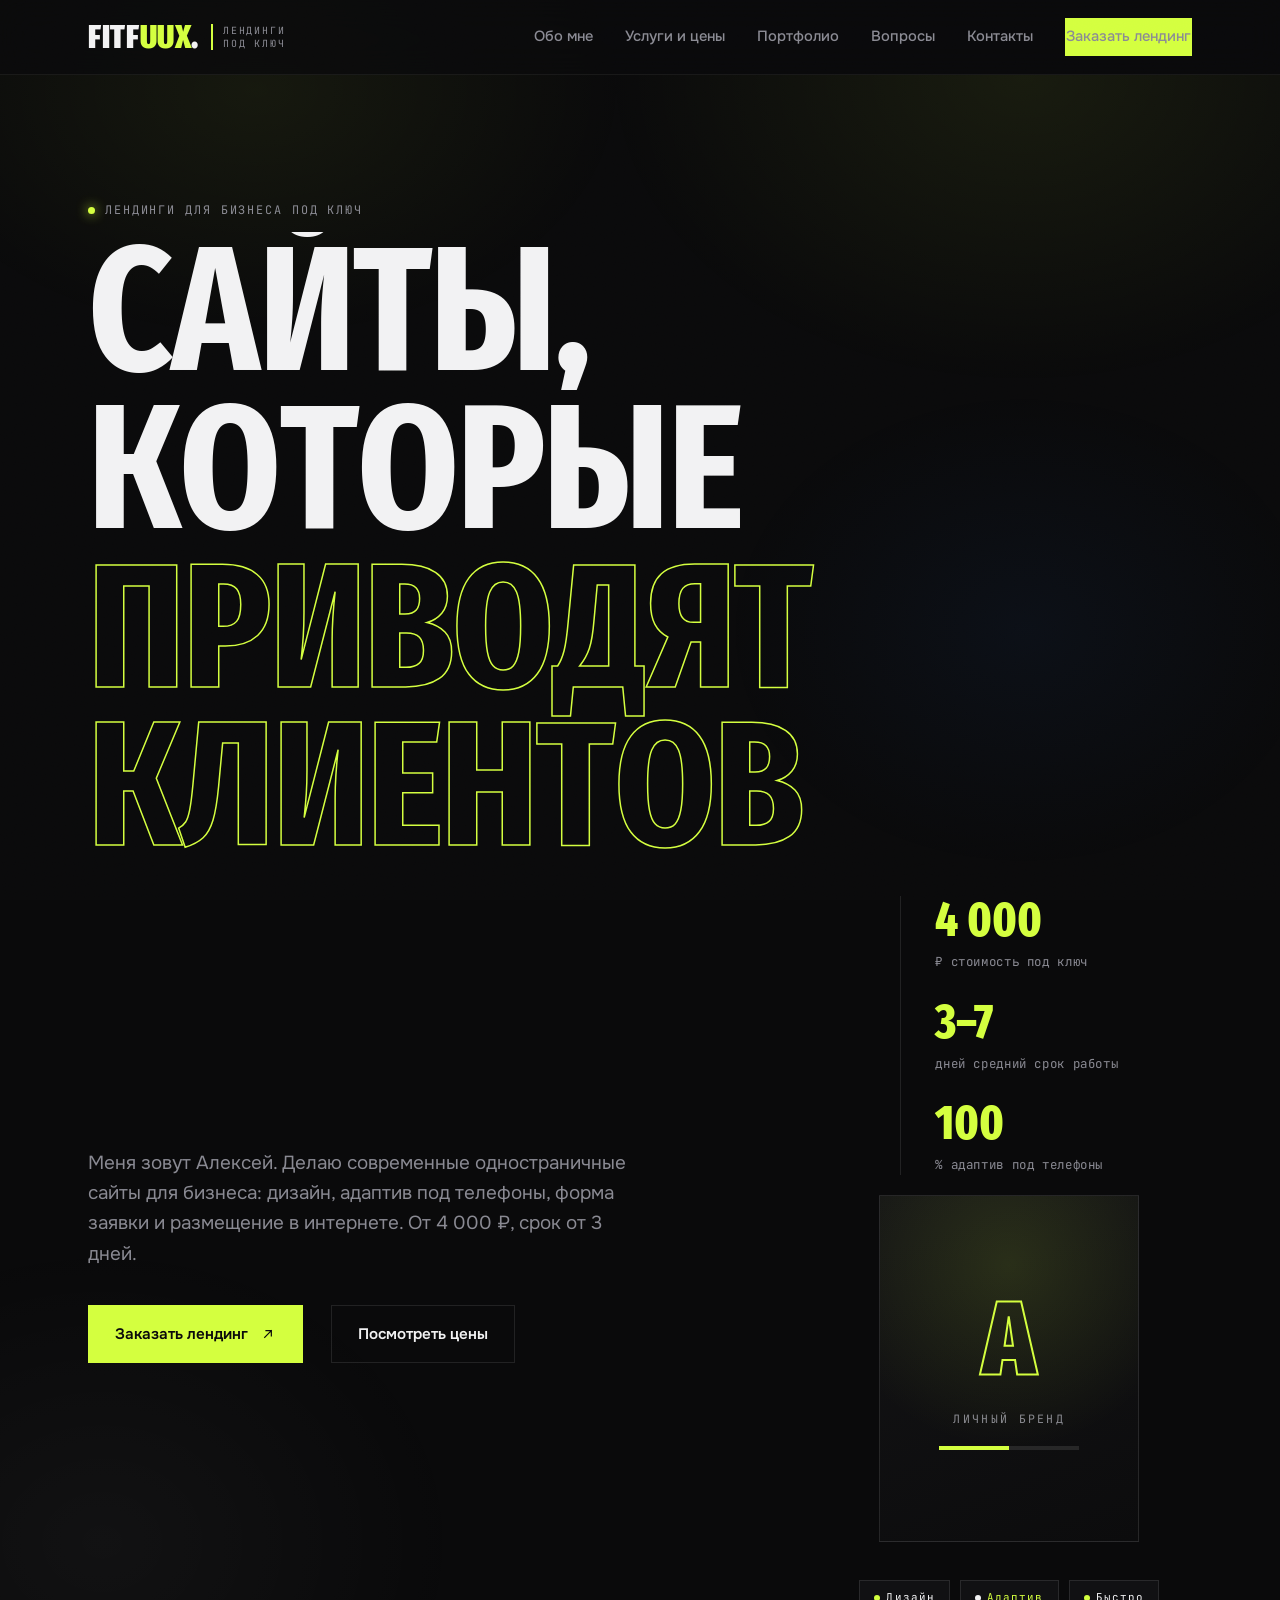
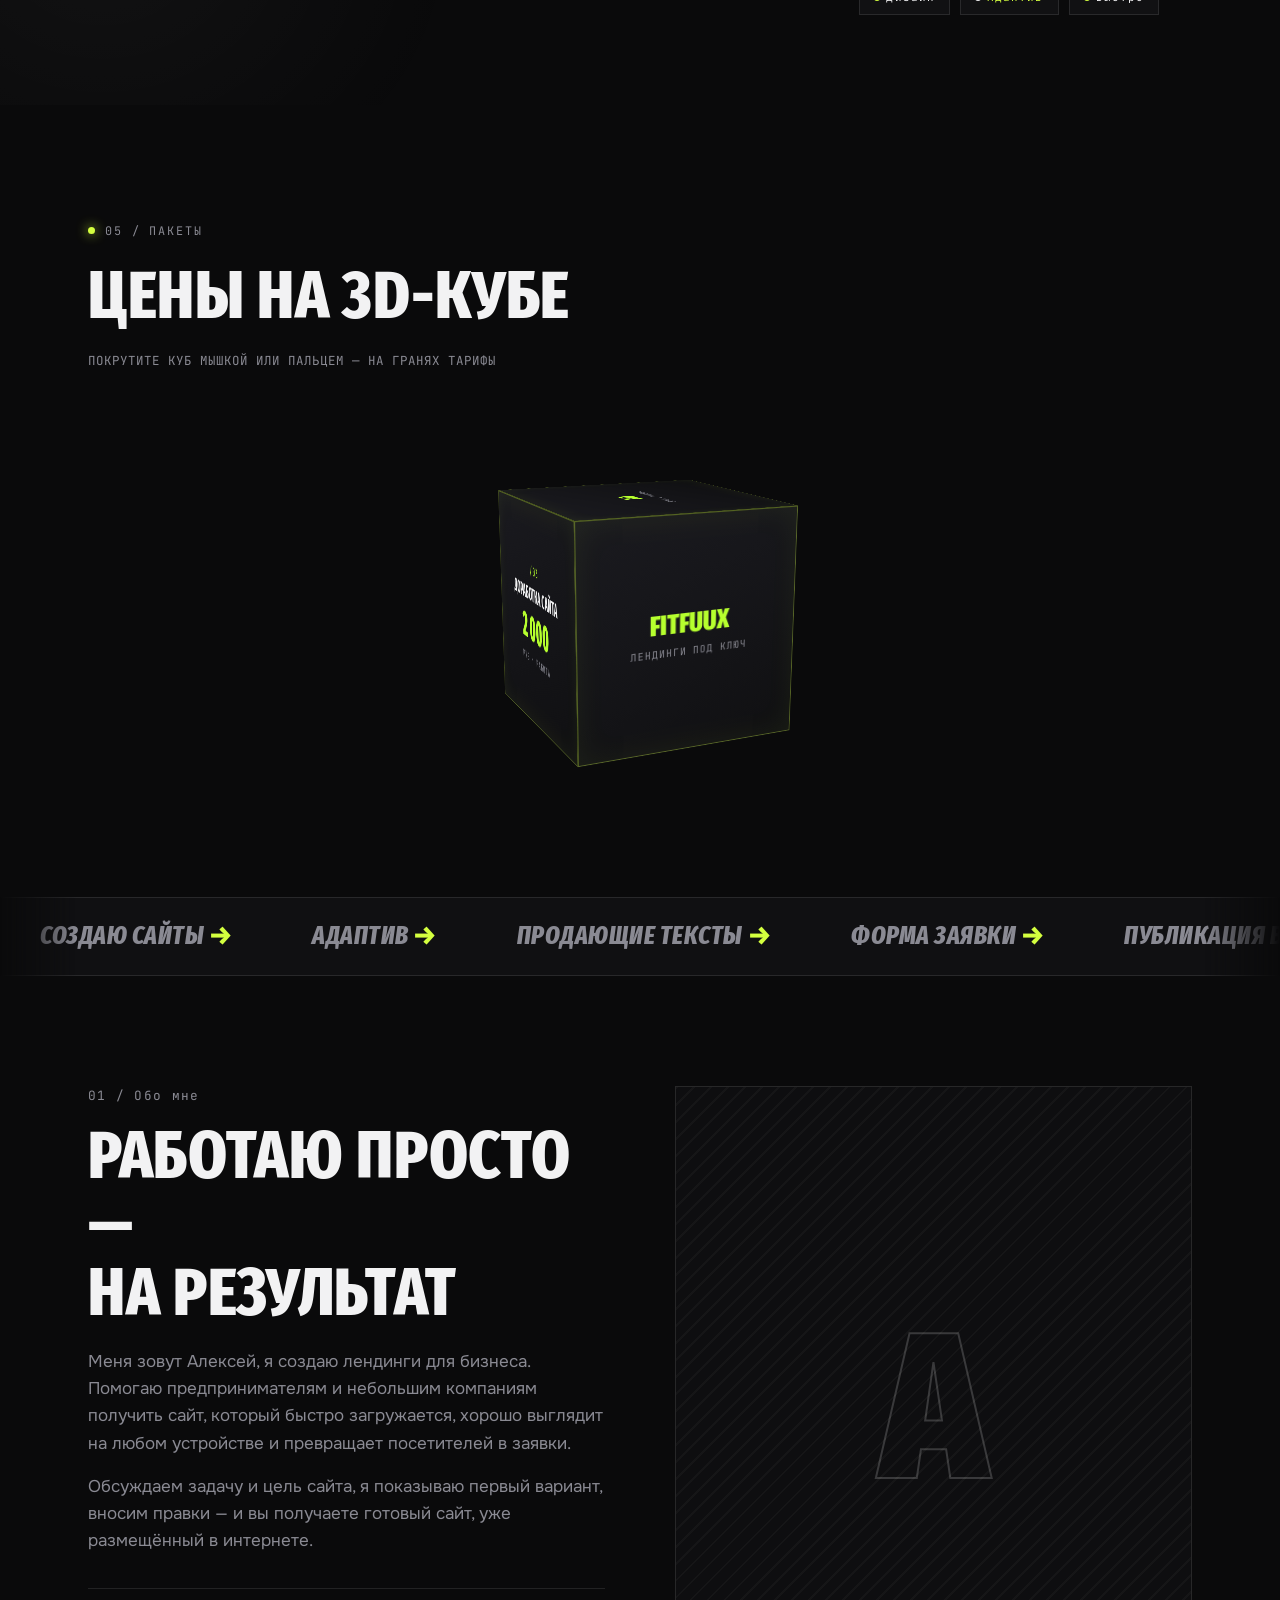
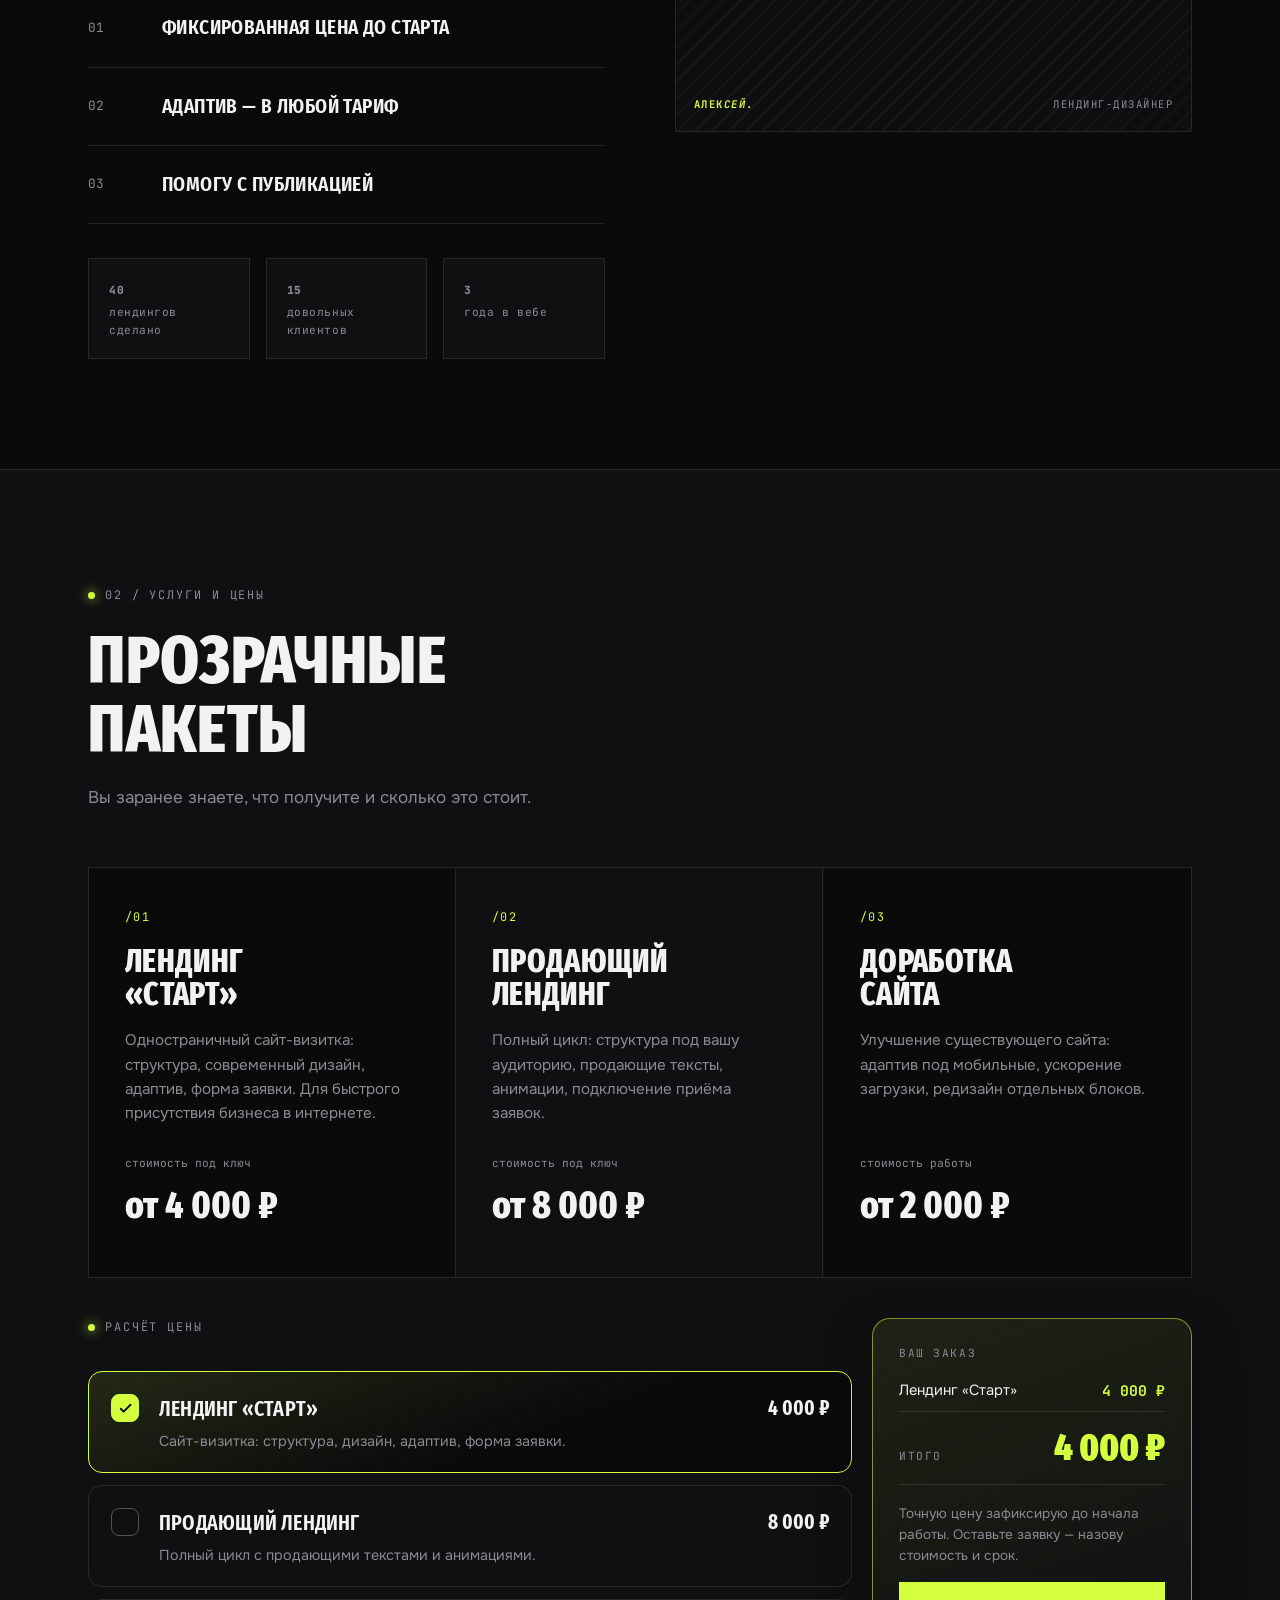
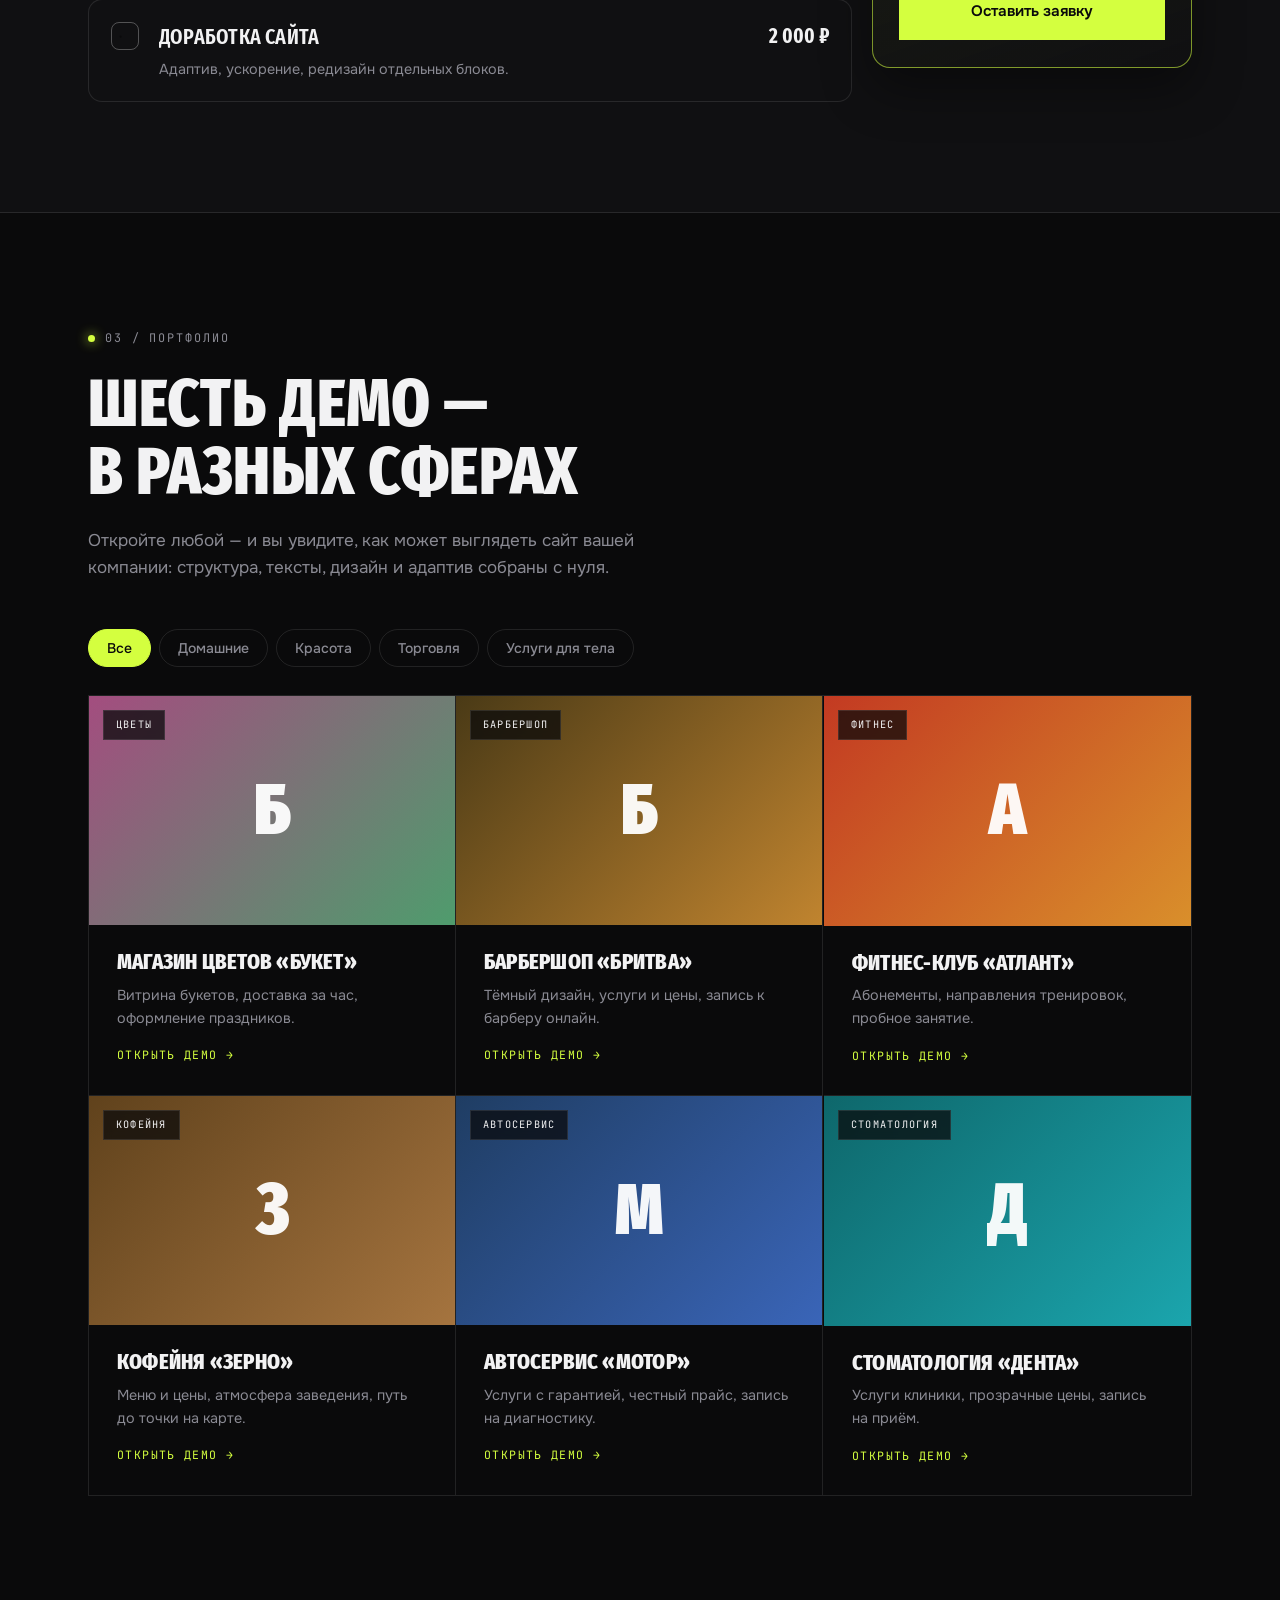
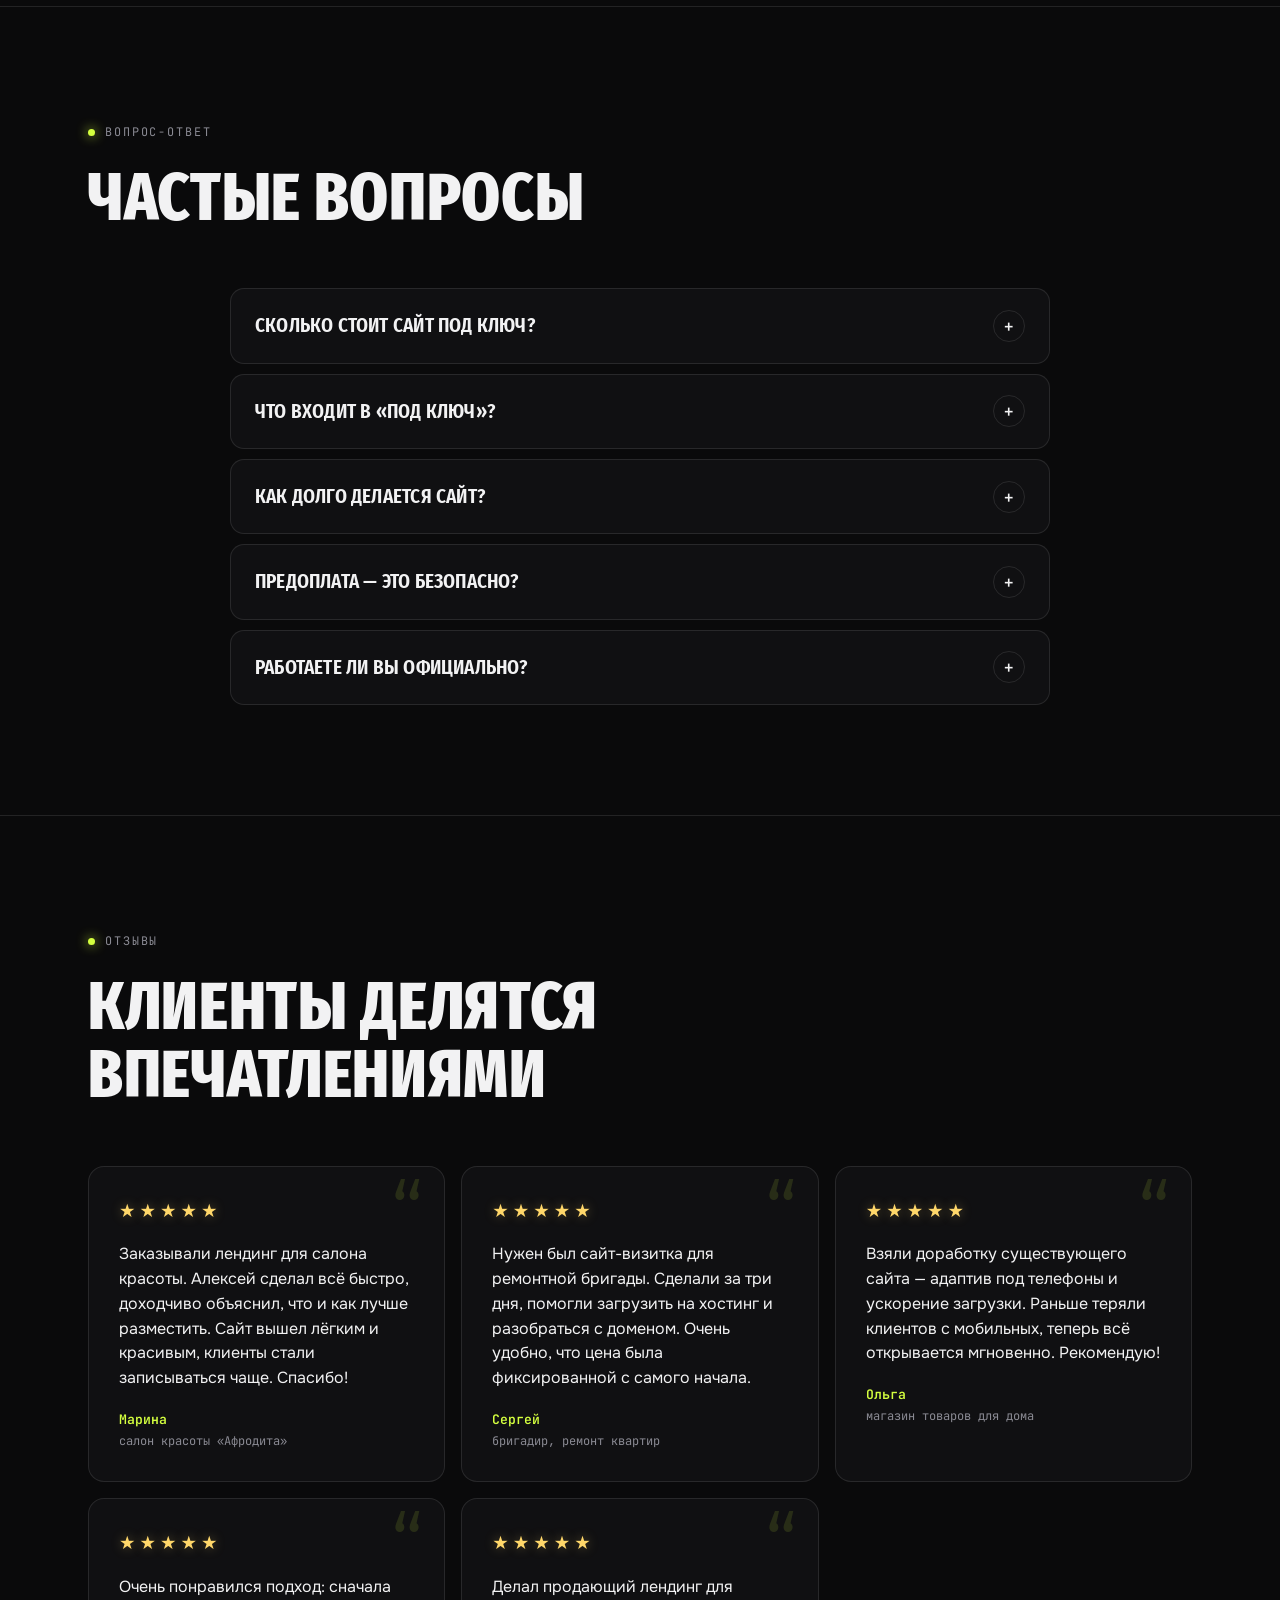
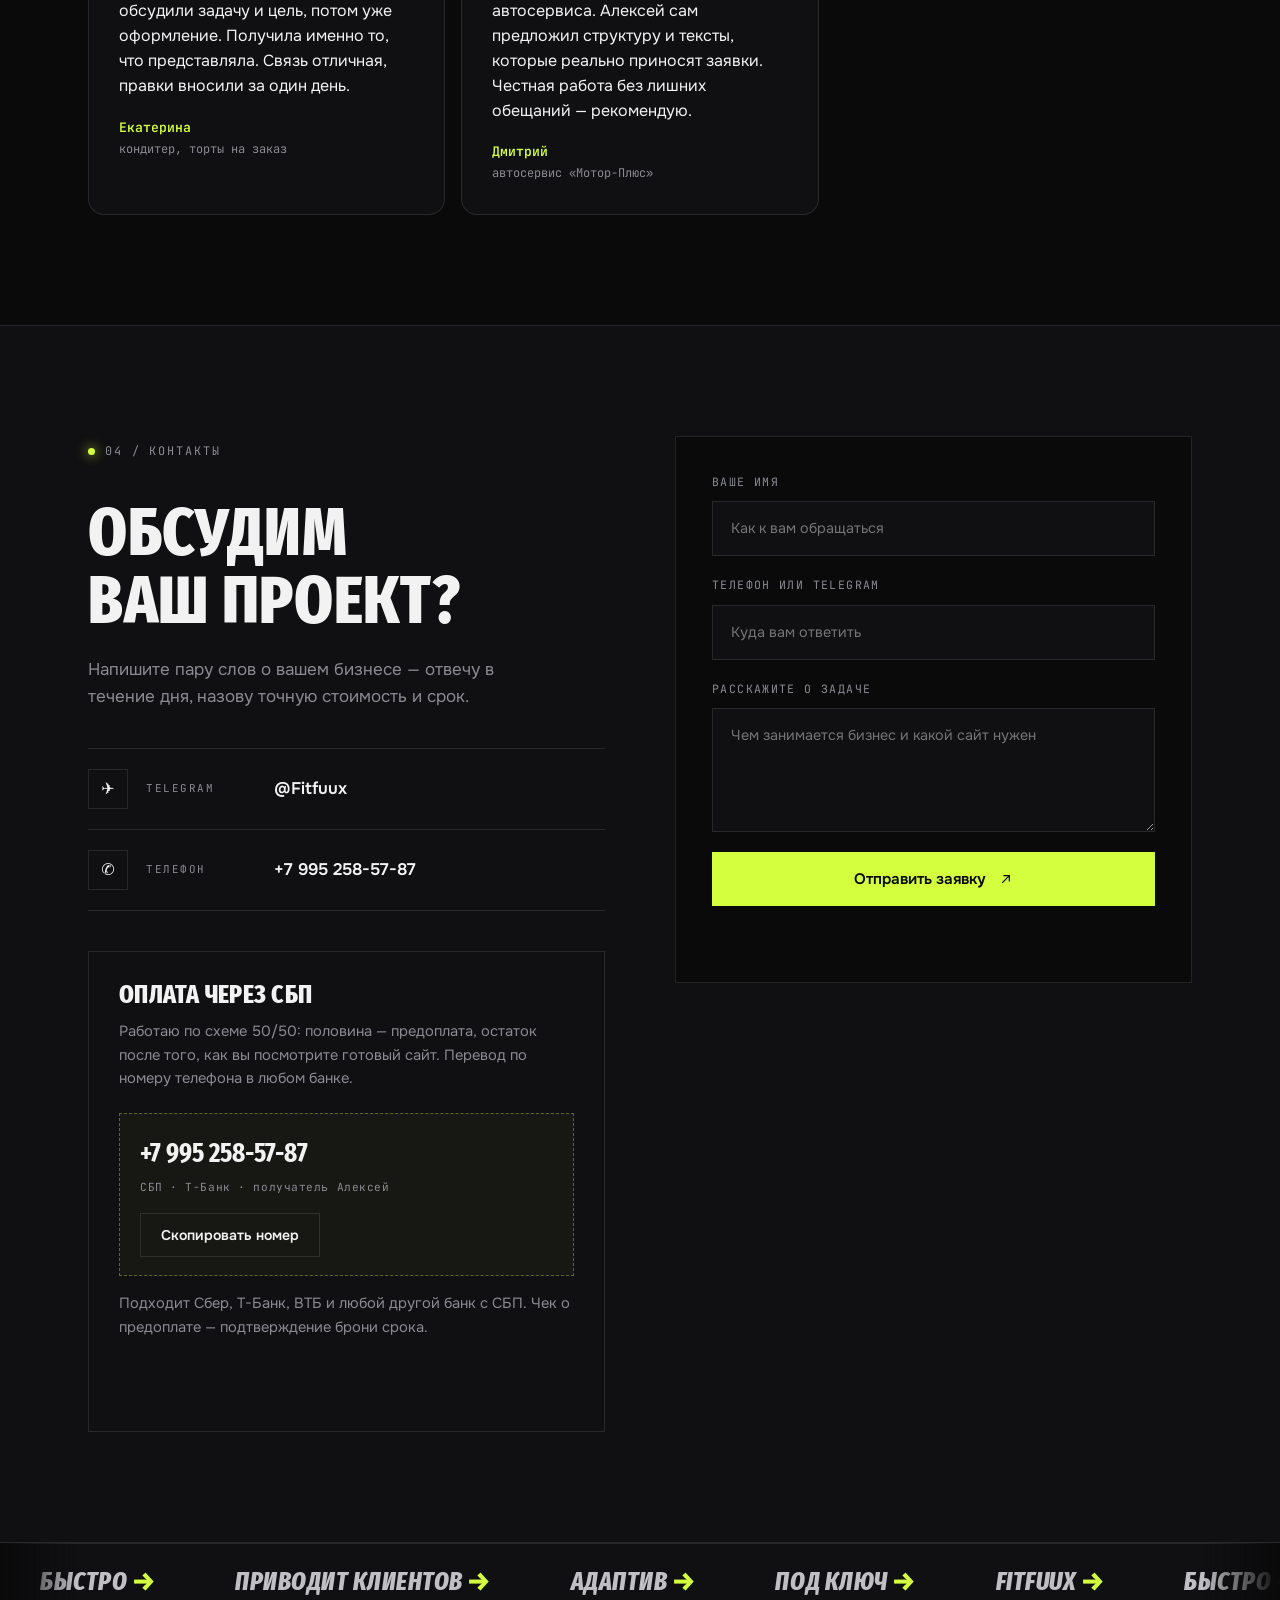
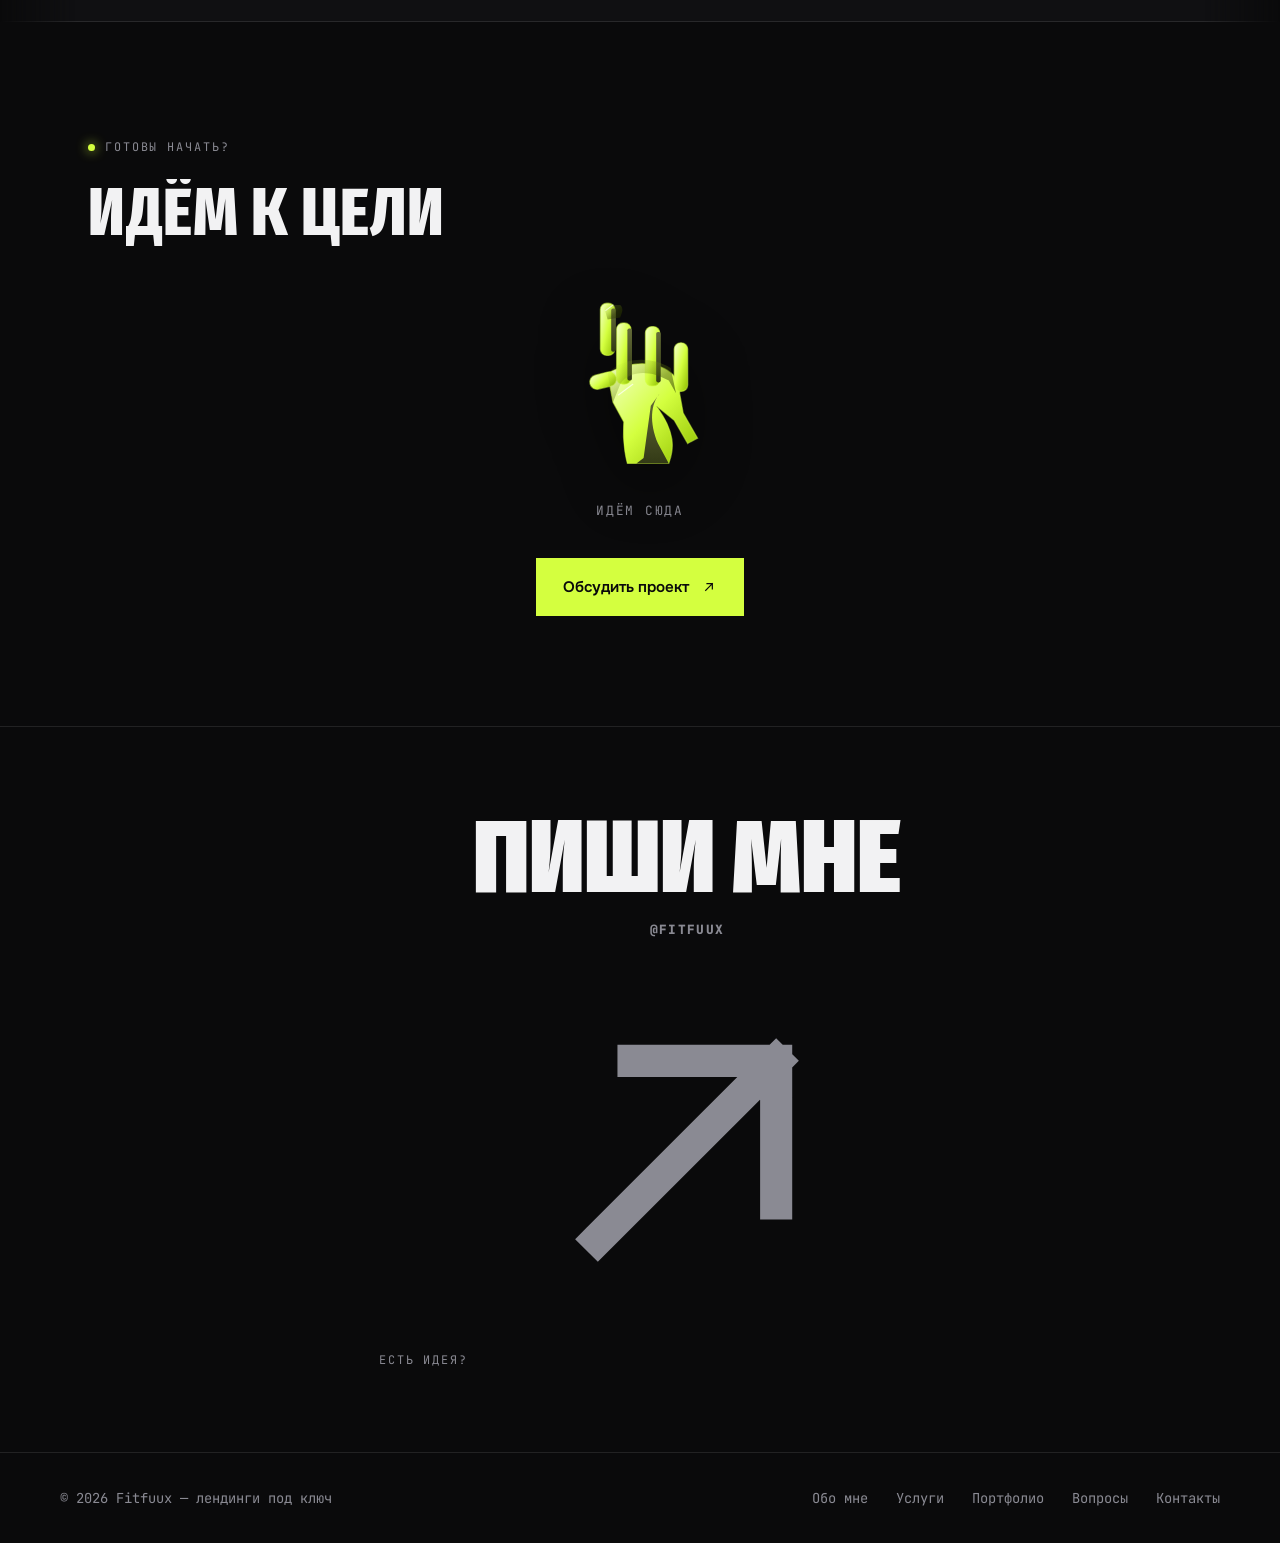
==== commit c0bb4d5f: "Add files via upload" ====
--- a/index.html
+++ b/index.html
@@ -335,17 +335,14 @@
     /* Блик, бегущий за курсором на карточках */
     .card-glare { position:absolute; inset:0; overflow:hidden; pointer-events:none; border-radius:inherit; }
     .card-glare::before {
-      content:""; position:absolute; width:140px; height:140px; border-radius:50%;
-      background:radial-gradient(circle, rgba(212,255,63,.12), transparent 70%);
+      content:""; position:absolute; width:220px; height:220px; border-radius:50%;
+      background:radial-gradient(circle, rgba(212,255,63,.10), transparent 70%);
       transform:translate(var(--gxp,40%),var(--gyp,40%)); opacity:0; transition:opacity .3s ease;
     }
-    .card-glare::after {
-      content:""; position:absolute; inset:0; border-radius:inherit; padding:1px; opacity:0; transition:opacity .35s ease;
-      background:radial-gradient(120px circle at var(--gxp,50%) var(--gyp,50%), var(--acid), transparent 65%);
-      -webkit-mask:linear-gradient(#000 0 0) content-box, linear-gradient(#000 0 0);
-      -webkit-mask-composite:xor; mask:linear-gradient(#000 0 0) content-box exclude, linear-gradient(#000 0 0);
-    }
-    .card-glare:hover::before, .card-glare:hover::after { opacity:1; }
+    .card-glare:hover::before { opacity:1; }
+    /* содержимое карточки — поверх блика, без просвечивания по краям шрифта */
+    .card-glare { z-index:0; }
+    .card > :not(.card-glare), .card-price, .card h3 { position:relative; z-index:1; }
 
     /* Блик на карточках портфолио + tilt */
     .tilt { transform-style:preserve-3d; transition:transform .18s ease; will-change:transform; }
@@ -613,17 +610,17 @@
 <style>
   .cube-section{overflow:hidden}
   .cube-hint{color:var(--muted);font-family:var(--mono);font-size:.78rem;letter-spacing:.08em;text-transform:uppercase}
-  .cube-stage{perspective:1100px;min-height:340px;display:flex;align-items:center;justify-content:center;touch-action:none;cursor:grab;position:relative;user-select:none}
+  .cube-stage{perspective:1000px;min-height:360px;display:flex;align-items:center;justify-content:center;touch-action:none;cursor:grab;position:relative;user-select:none;overflow:hidden}
   .cube-stage:active{cursor:grabbing}
-  .cube3d{position:relative;width:250px;height:150px;transform-style:preserve-3d;transform:rotateX(-14deg) rotateY(24deg);transition:transform .5s var(--ease)}
+  .cube3d{position:relative;width:220px;height:220px;transform-style:preserve-3d;transform:rotateX(-14deg) rotateY(24deg);transition:transform .5s var(--ease)}
   .cube3d.no-anim{transition:none}
   .cface{position:absolute;inset:0;display:flex;flex-direction:column;align-items:center;justify-content:center;gap:6px;background:linear-gradient(160deg,#1a1a1f,#101012);border:1px solid rgba(212,255,63,.35);box-shadow:0 0 30px rgba(212,255,63,.06) inset;backface-visibility:hidden;padding:14px;text-align:center}
-  .cf-front{transform:translateZ(75px)}
-  .cf-back{transform:rotateY(180deg) translateZ(75px)}
-  .cf-right{transform:rotateY(90deg) translateZ(75px)}
-  .cf-left{transform:rotateY(-90deg) translateZ(75px)}
-  .cf-top{transform:rotateX(90deg) translateZ(75px)}
-  .cf-bottom{transform:rotateX(-90deg) translateZ(75px)}
+  .cf-front{transform:translateZ(110px)}
+  .cf-back{transform:rotateY(180deg) translateZ(110px)}
+  .cf-right{transform:rotateY(90deg) translateZ(110px)}
+  .cf-left{transform:rotateY(-90deg) translateZ(110px)}
+  .cf-top{transform:rotateX(90deg) translateZ(110px)}
+  .cf-bottom{transform:rotateX(-90deg) translateZ(110px)}
   .cf-num{font-family:var(--mono);font-size:.7rem;letter-spacing:.15em;color:#b6ff2e}
   .cf-name{font-family:var(--cond);font-size:1.1rem;font-weight:700;text-transform:uppercase;line-height:1.05}
   .cf-price{font-family:var(--cond);font-size:2.2rem;font-weight:900;color:#b6ff2e;line-height:1}
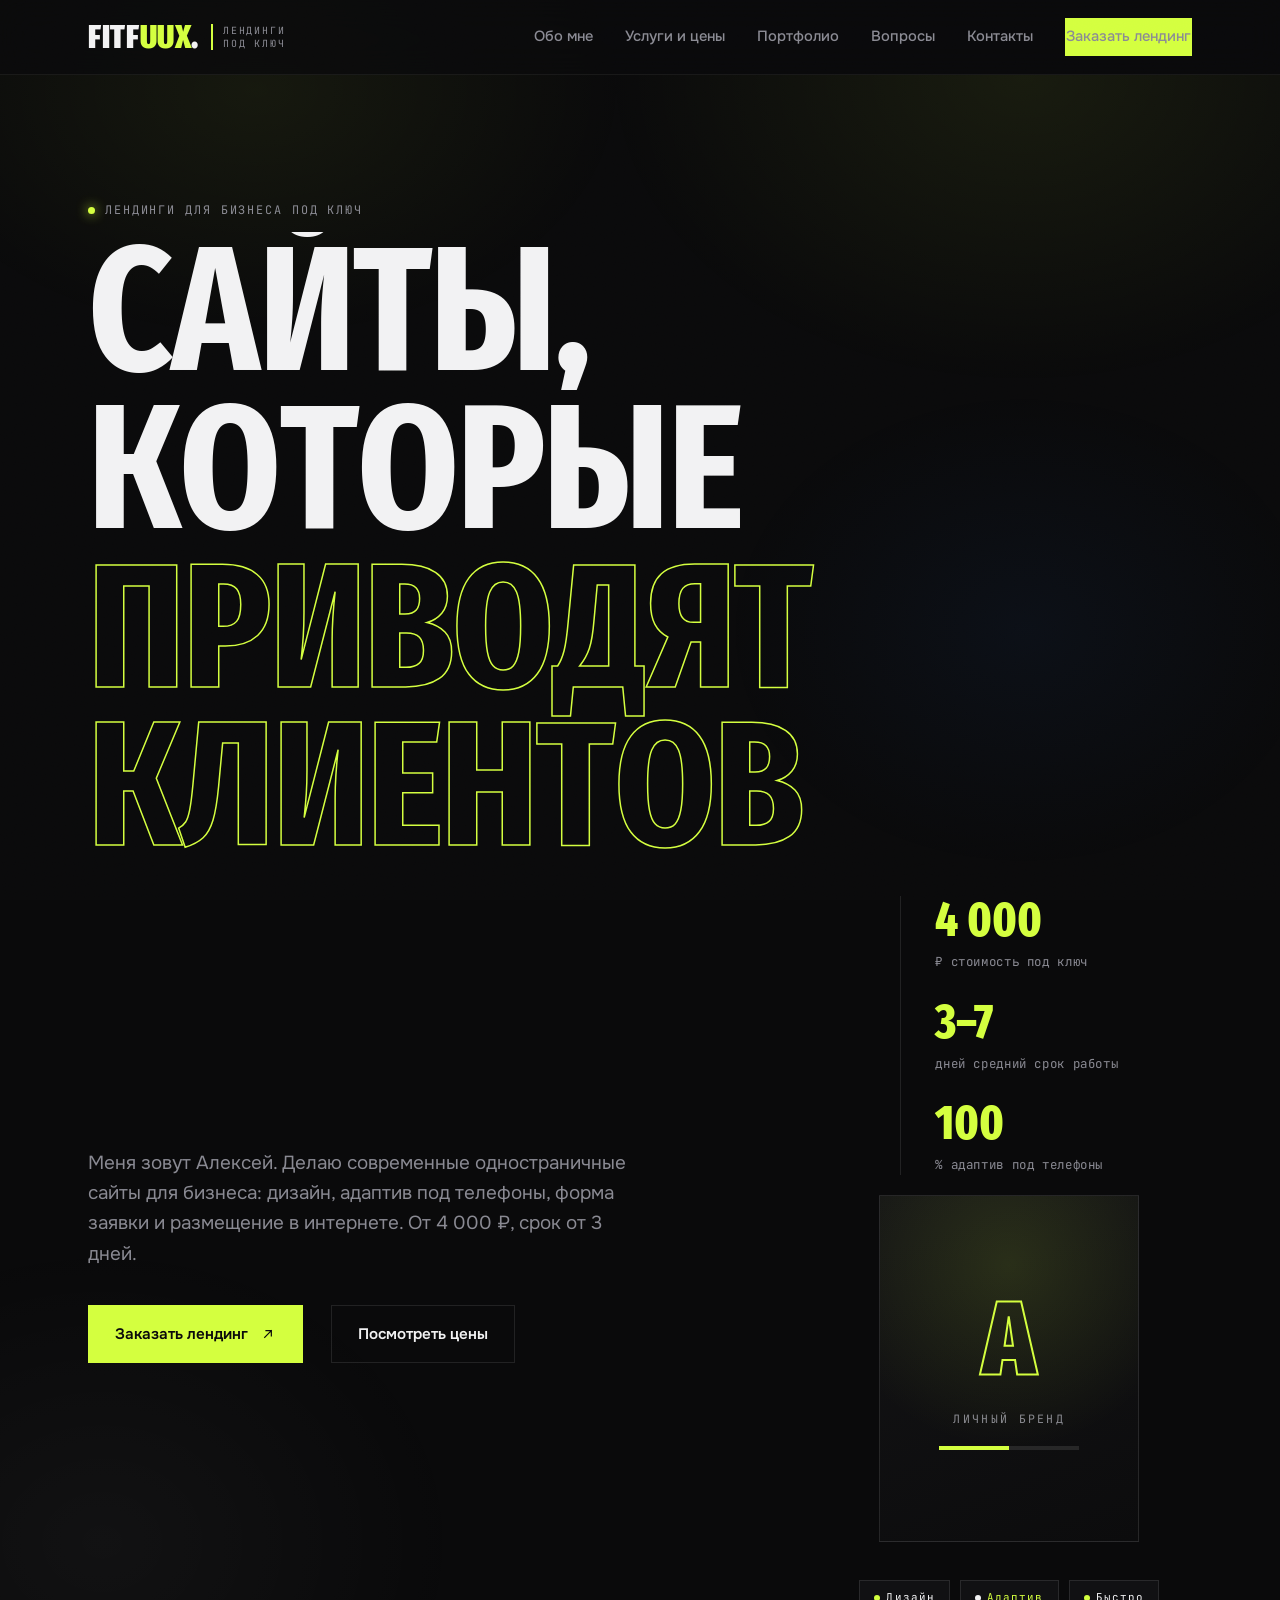
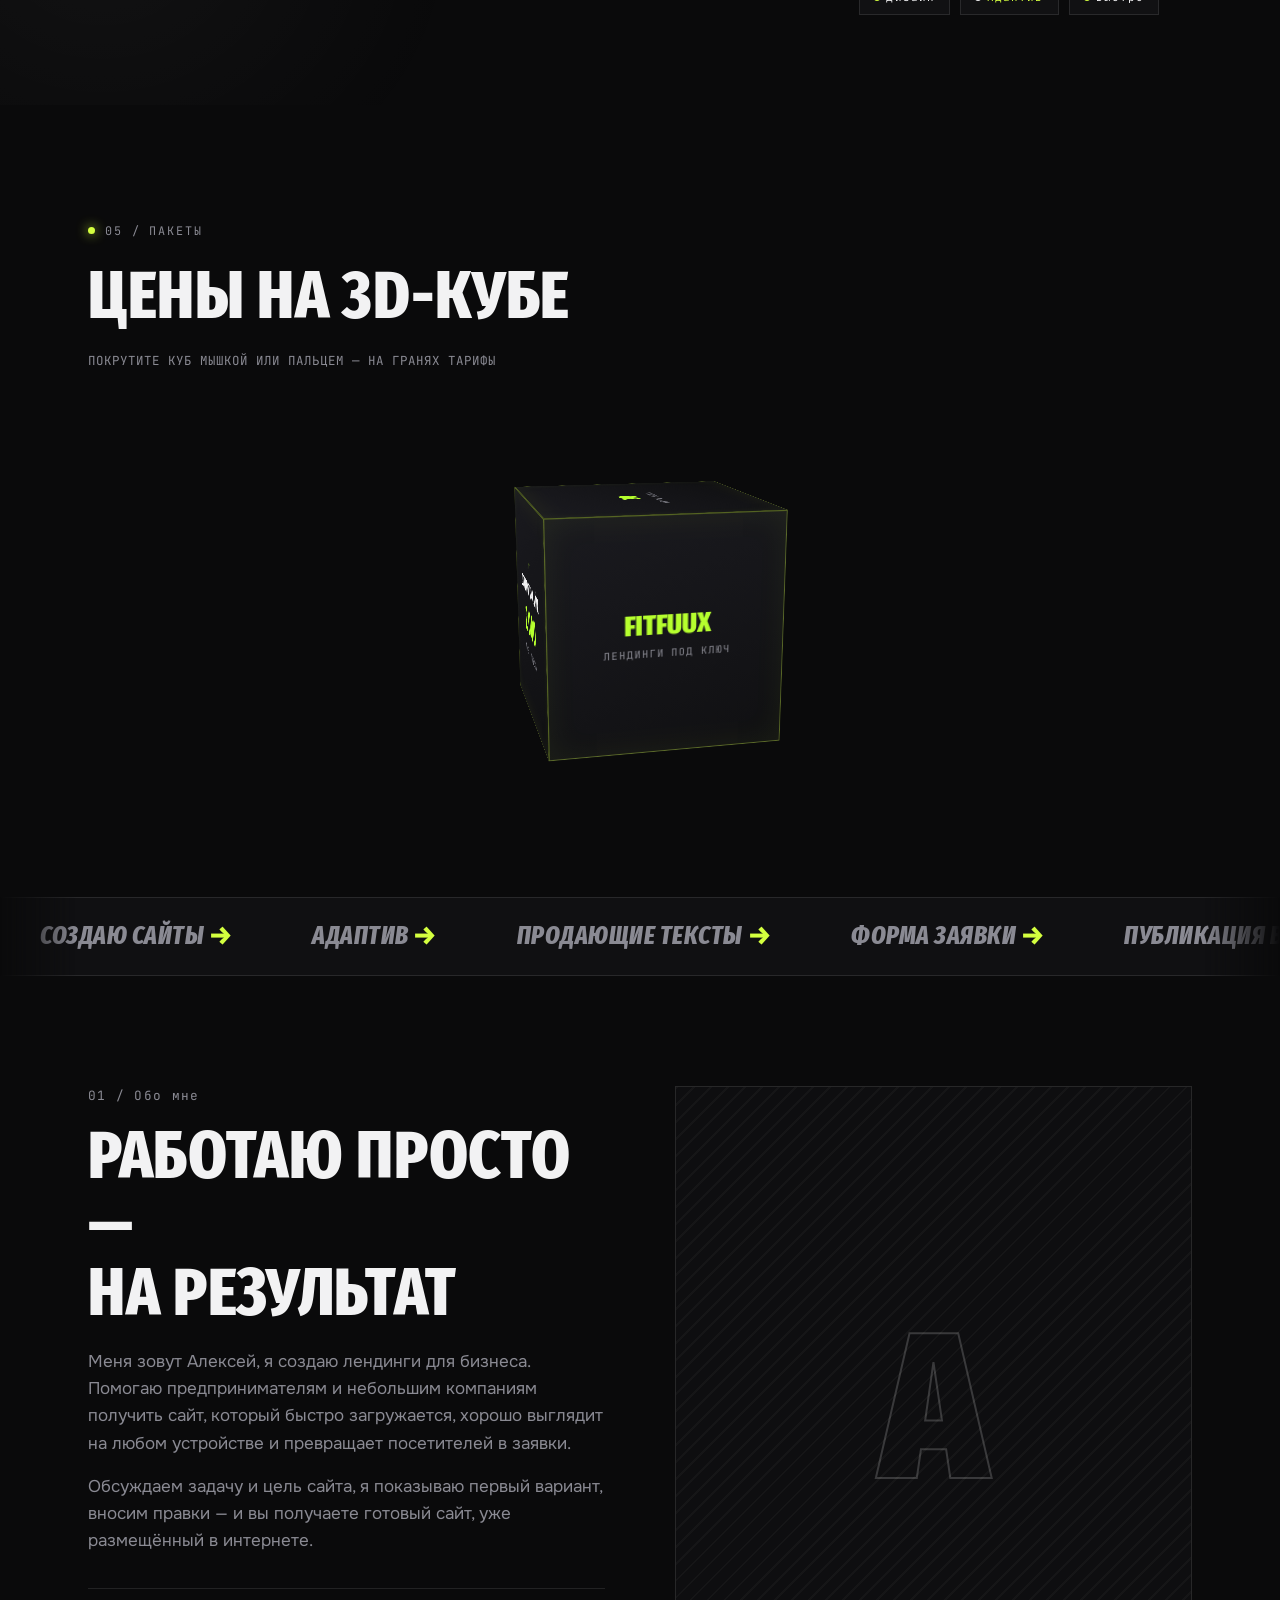
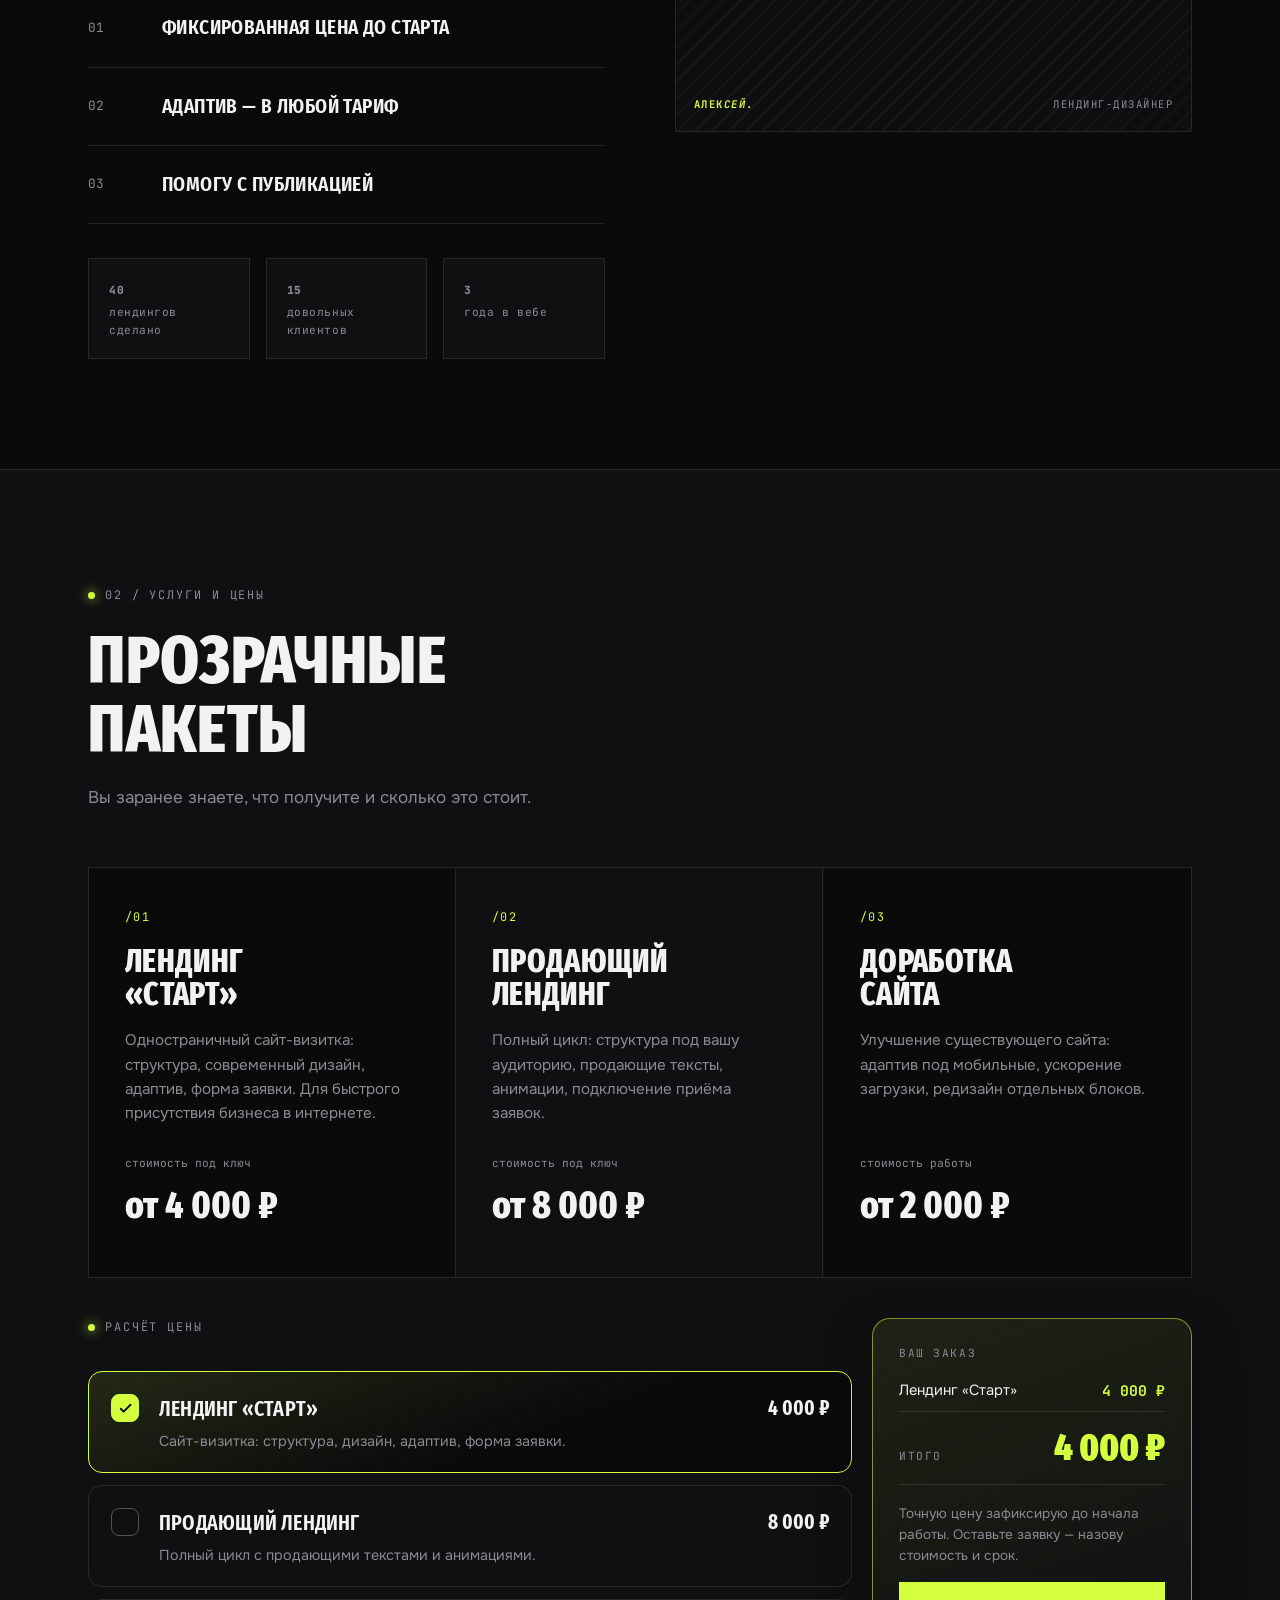
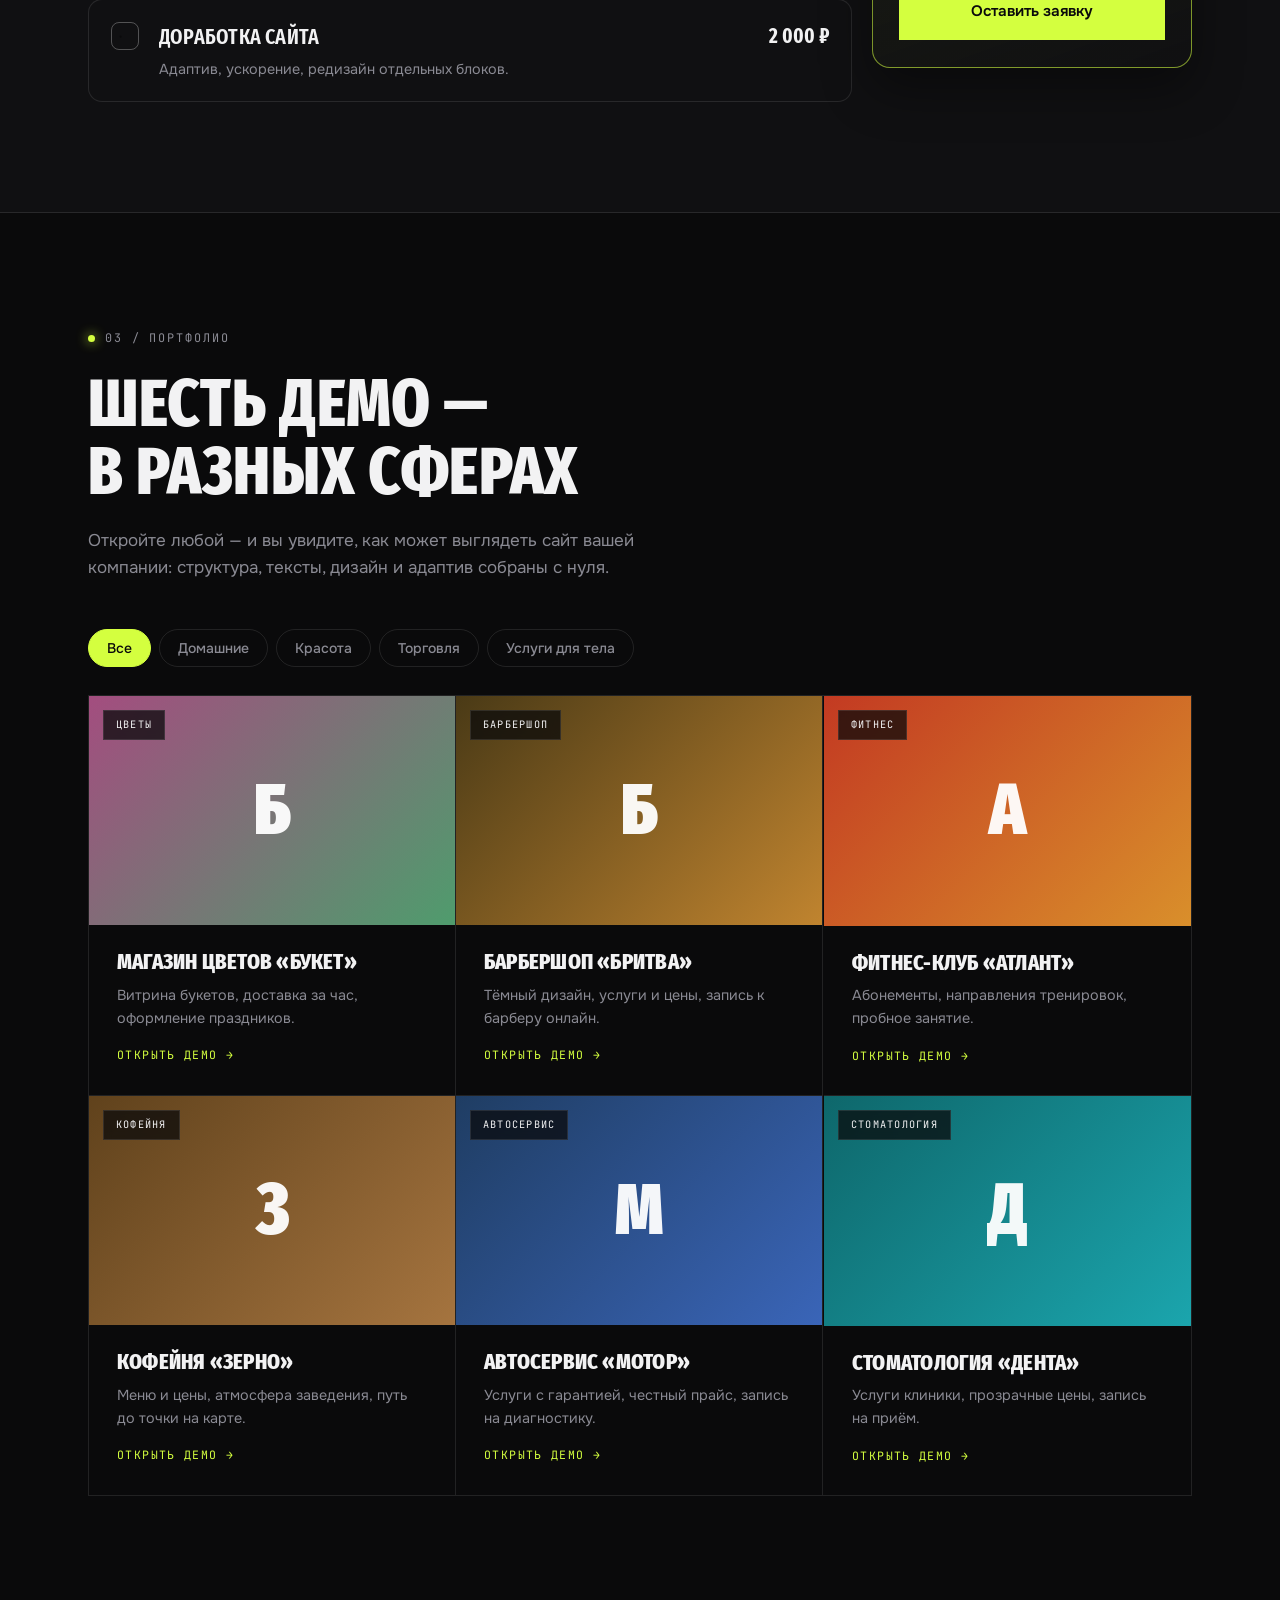
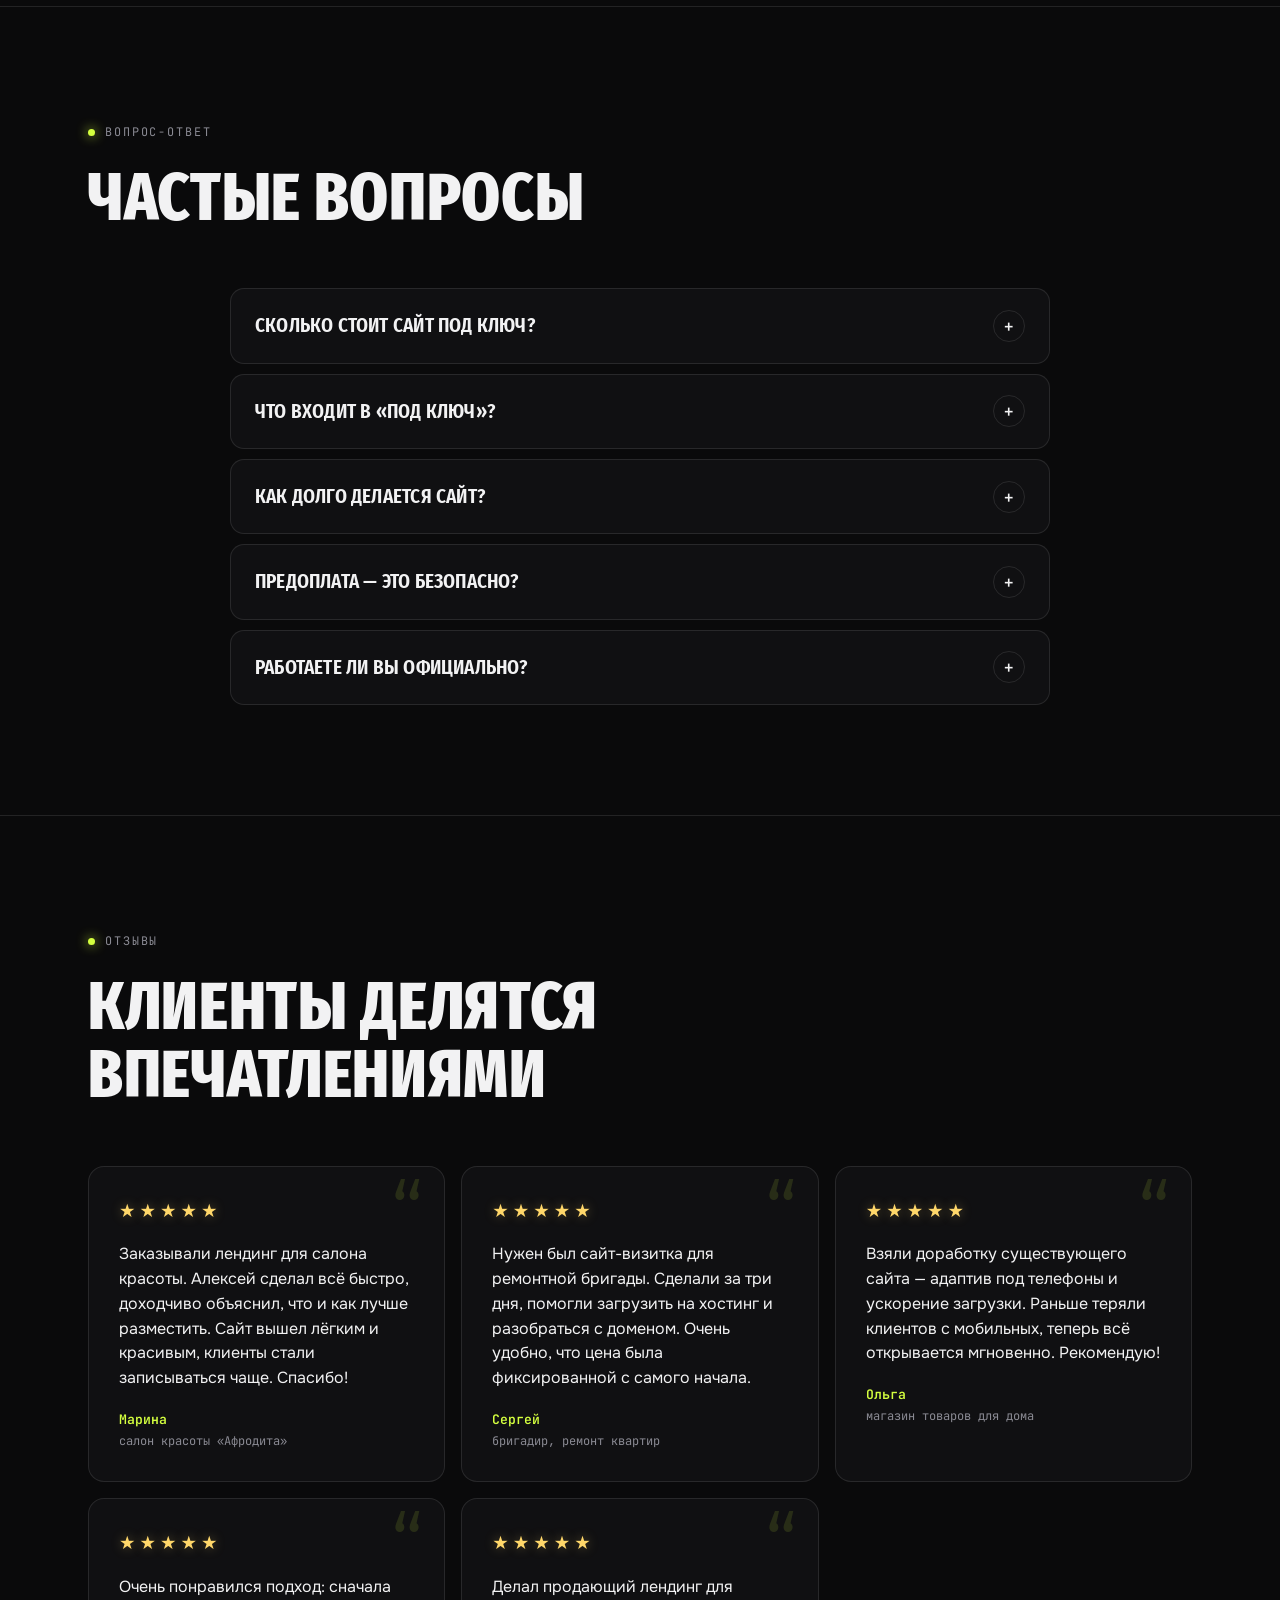
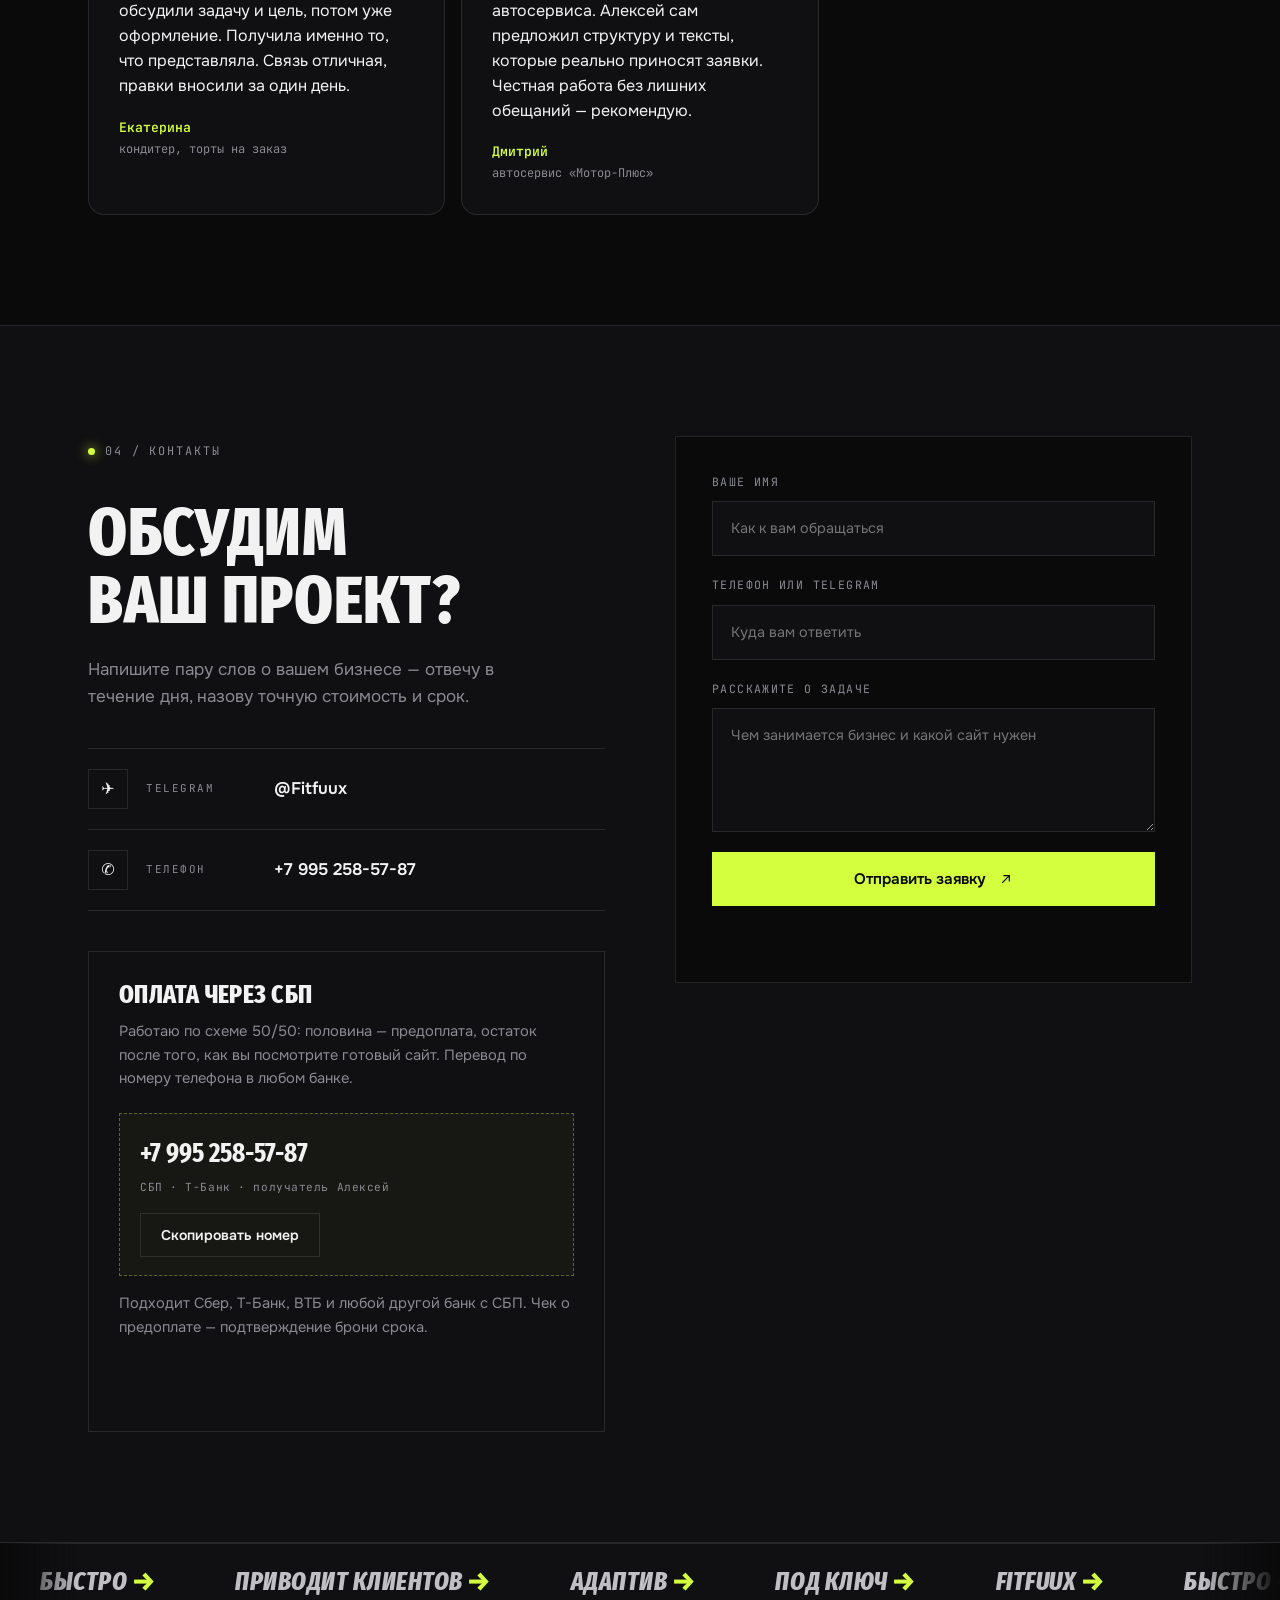
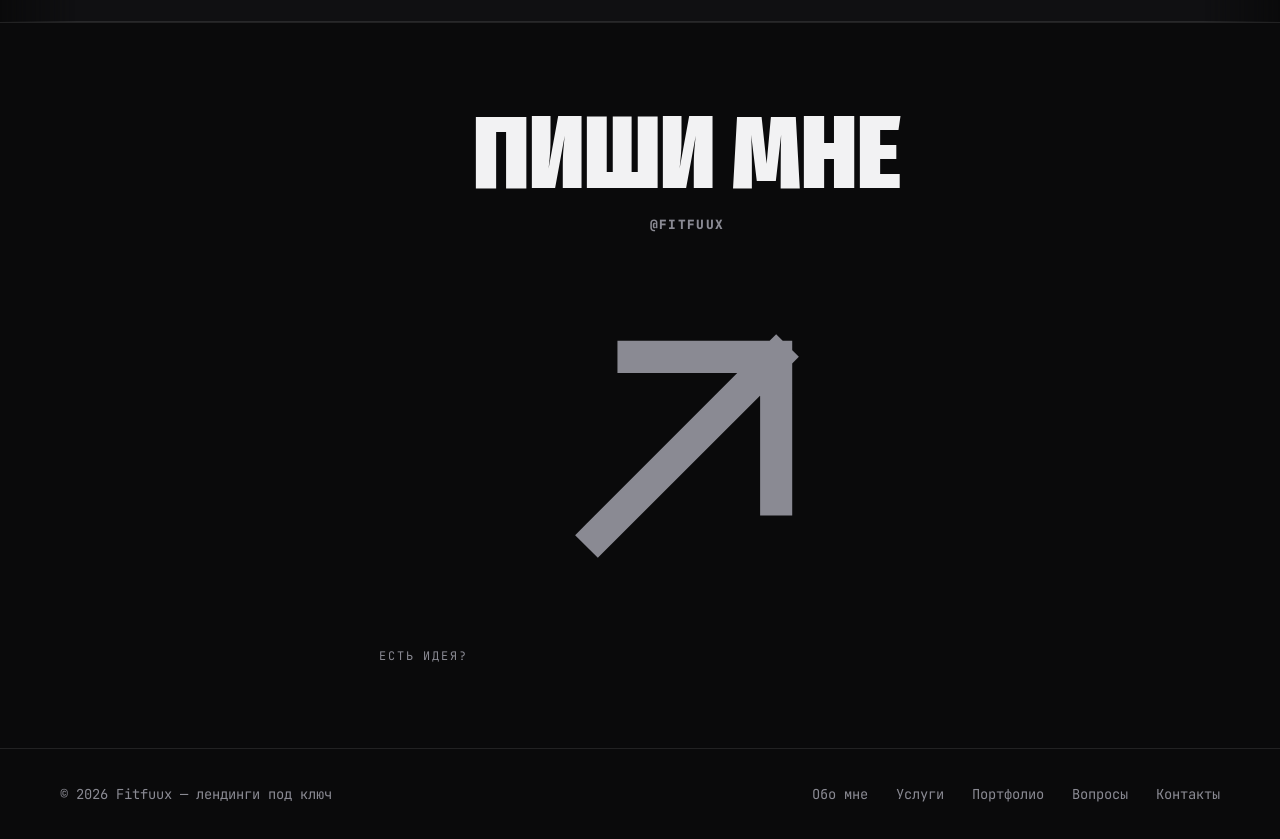
==== commit c1858277: "Add files via upload" ====
--- a/index.html
+++ b/index.html
@@ -420,28 +420,6 @@
 
     /* Маска-градиент на тикере */
     .ticker { -webkit-mask-image:linear-gradient(90deg, transparent, #000 6%, #000 94%, transparent); mask-image:linear-gradient(90deg, transparent, #000 6%, #000 94%, transparent); }
-
-    /* Пиксельная манящая рука */
-    .hand-stage { display:flex; flex-direction:column; align-items:center; gap:24px; margin:30px 0 36px; }
-    .vox-stage { perspective:1000px; width:200px; height:200px; display:flex; align-items:center; justify-content:center; }
-    .vox-hand { position:relative; width:120px; height:120px; transform-style:preserve-3d; transform:rotateX(14deg) rotateY(-20deg); }
-    .vox-hand.swing { animation:swing3d 7s ease-in-out infinite; }
-    @keyframes swing3d { 0%,100% { transform:rotateX(14deg) rotateY(-20deg); } 50% { transform:rotateX(10deg) rotateY(8deg) translateY(-8px); } }
-    /* Реалистичная 3D-рука (SVG) */
-    .sv-hand { position:relative; width:180px; height:180px; transform-style:preserve-3d; }
-    .sv-hand .hand-svg { width:100%; height:100%; display:block; filter:drop-shadow(0 18px 30px rgba(0,0,0,.45)); }
-    .sv-hand.swing .hand-svg { transform-style:preserve-3d; animation:swingHand 6s ease-in-out infinite; }
-    @keyframes swingHand { 0%,100% { transform:rotateX(0) rotateY(0); } 50% { transform:rotateX(6deg) rotateY(-10deg) translateY(-6px); } }
-    .sv-hand .nudge { fill:url(#handGrad); stroke:rgba(212,255,63,.5); stroke-width:1.4; }
-    .sv-hand .dark { fill:url(#handDark); }
-    .sv-hand .shade { fill:url(#handShade); opacity:.85; }
-    .sv-hand .glint { fill:none; stroke:rgba(255,255,255,.7); stroke-width:1.2; stroke-linecap:round; }
-    .sv-hand .wave-finger { transform-origin:118px 74px; animation:waveFinger 1.6s ease-in-out infinite; }
-    .sv-hand.wave .wave-finger { animation:waveFinger 1.6s ease-in-out infinite; }
-    @keyframes waveFinger { 0%,100% { transform:rotate(0); } 50% { transform:rotate(-12deg); } }
-    .hand-cta { font-family:var(--mono); font-size:.8rem; letter-spacing:.14em; text-transform:uppercase; color:var(--muted); }
-    .hand-actions { text-align:center; }
-    .hand-actions .reveals { text-align:center; }
 
     /* Отзывы */
     .reviews { display:grid; grid-template-columns:repeat(auto-fit, minmax(300px,1fr)); gap:16px; }
@@ -933,55 +911,6 @@
     </div>
   </div>
 
-  <section class="section pixel-hand-wrap" id="hand">
-    <div class="container">
-      <p class="eyebrow reveal"><span class="dot"></span>Готовы начать?</p>
-      <h2 class="h-xl reveal" data-delay="1">Идём к цели</h2>
-      <div class="hand-stage reveal" data-delay="2" aria-hidden="true">
-        <div class="vox-stage" id="voxStage">
-          <div class="sv-hand" id="voxHand">
-            <svg class="hand-svg" viewBox="0 0 200 200" aria-hidden="true">
-              <defs>
-                <linearGradient id="handGrad" x1="0" y1="0" x2="1" y2="1">
-                  <stop offset="0" stop-color="#f4ffcf"/><stop offset=".5" stop-color="#d4ff3f"/><stop offset="1" stop-color="#8fbf00"/>
-                </linearGradient>
-                <linearGradient id="handDark" x1="0" y1="0" x2="0" y2="1">
-                  <stop offset="0" stop-color="#646b39"/><stop offset="1" stop-color="#333a16"/>
-                </linearGradient>
-                <linearGradient id="handShade" x1="0" y1="0" x2="1" y2="1">
-                  <stop offset="0" stop-color="#d4ff3f" stop-opacity="0"/><stop offset=".6" stop-color="#3a4a00" stop-opacity=".5"/><stop offset="1" stop-color="#1b2400" stop-opacity=".7"/>
-                </linearGradient>
-              </defs>
-              <!-- ладонь с запястьем -->
-              <path class="nudge" d="M86 196 C86 196 80 176 82 150 L70 128 L64 96 C106 72 148 92 144 118 L148 140 L164 168 C160 170 156 172 153 174 L138 148 L118 132 C140 162 138 180 132 196 Z" />
-              <path class="dark" d="M104 190 L96 196 L132 196 L120 174 C110 150 112 130 122 118 L112 132 Z"/>
-              <!-- средний палец --><rect class="nudge" x="74" y="40" width="16" height="68" rx="7"/>
-              <rect class="dark" x="86" y="46" width="5" height="58" rx="2"/>
-              <!-- безымянный --><rect class="nudge" x="106" y="44" width="16" height="66" rx="7"/>
-              <rect class="dark" x="118" y="50" width="5" height="56" rx="2"/>
-              <!-- мизинец --><rect class="nudge" x="138" y="62" width="15" height="54" rx="7"/>
-              <!-- большой палец --><rect class="nudge" x="44" y="96" width="30" height="16" rx="8" transform="rotate(-14 59 104)"/>
-              <!-- манящий указательный палец (отдельная группа) -->
-              <g class="wave-finger">
-                <rect class="nudge" x="56" y="18" width="16" height="58" rx="7"/>
-                <rect class="dark" x="68" y="24" width="5" height="48" rx="2"/>
-                <path class="shade" d="M60 22 a8 8 0 0 1 8 -2 l10 0 a8 8 0 0 1 2 8 l-2 6 l-14 2 Z"/>
-                <path class="glint" d="M62 26 l8 -6"/>
-              </g>
-              <!-- мягкая тень-блик на ладони -->
-              <path class="shade" d="M70 128 L64 96 C80 78 112 76 134 90 L140 118 L132 104 C112 92 88 92 78 108 Z"/>
-              <path class="glint" d="M76 120 l16 -12"/>
-            </svg>
-          </div>
-        </div>
-        <div class="hand-cta">Идём сюда</div>
-      </div>
-      <div class="hand-actions reveals">
-        <a class="btn btn--volt btn-magnet" href="#contact">Обсудить проект <svg class="ico" viewBox="0 0 24 24" aria-hidden="true"><path d="M7 17 17 7M9 7h8v8" fill="none" stroke="currentColor" stroke-width="1.8" stroke-linecap="square"/></svg></a>
-      </div>
-    </div>
-  </section>
-
   <footer class="site-footer">
     <div class="ftr-cta">
       <p class="eyebrow">Есть идея?</p>
@@ -1360,25 +1289,5 @@
   render();
 })();
 </script>
-
-<script>
-(function () {
-  var wrap = document.getElementById("voxHand");
-  if (!wrap) return;
-  var reduce = window.matchMedia("(prefers-reduced-motion: reduce)").matches;
-  // Рука — цельная 3D-фигура (ладонь + пальцы из граней). Три пальца «манят» через CSS.
-  function start() {
-    if (!reduce) wrap.classList.add("swing");
-  }
-  if ("IntersectionObserver" in window && !reduce) {
-    var io = new IntersectionObserver(function (es) {
-      es.forEach(function (e) { if (e.isIntersecting) { start(); io.unobserve(e.target); } });
-    }, { threshold: 0.35 });
-    io.observe(wrap);
-  } else {
-    start();
-  }
-})();
-</script>
 </body>
 </html>
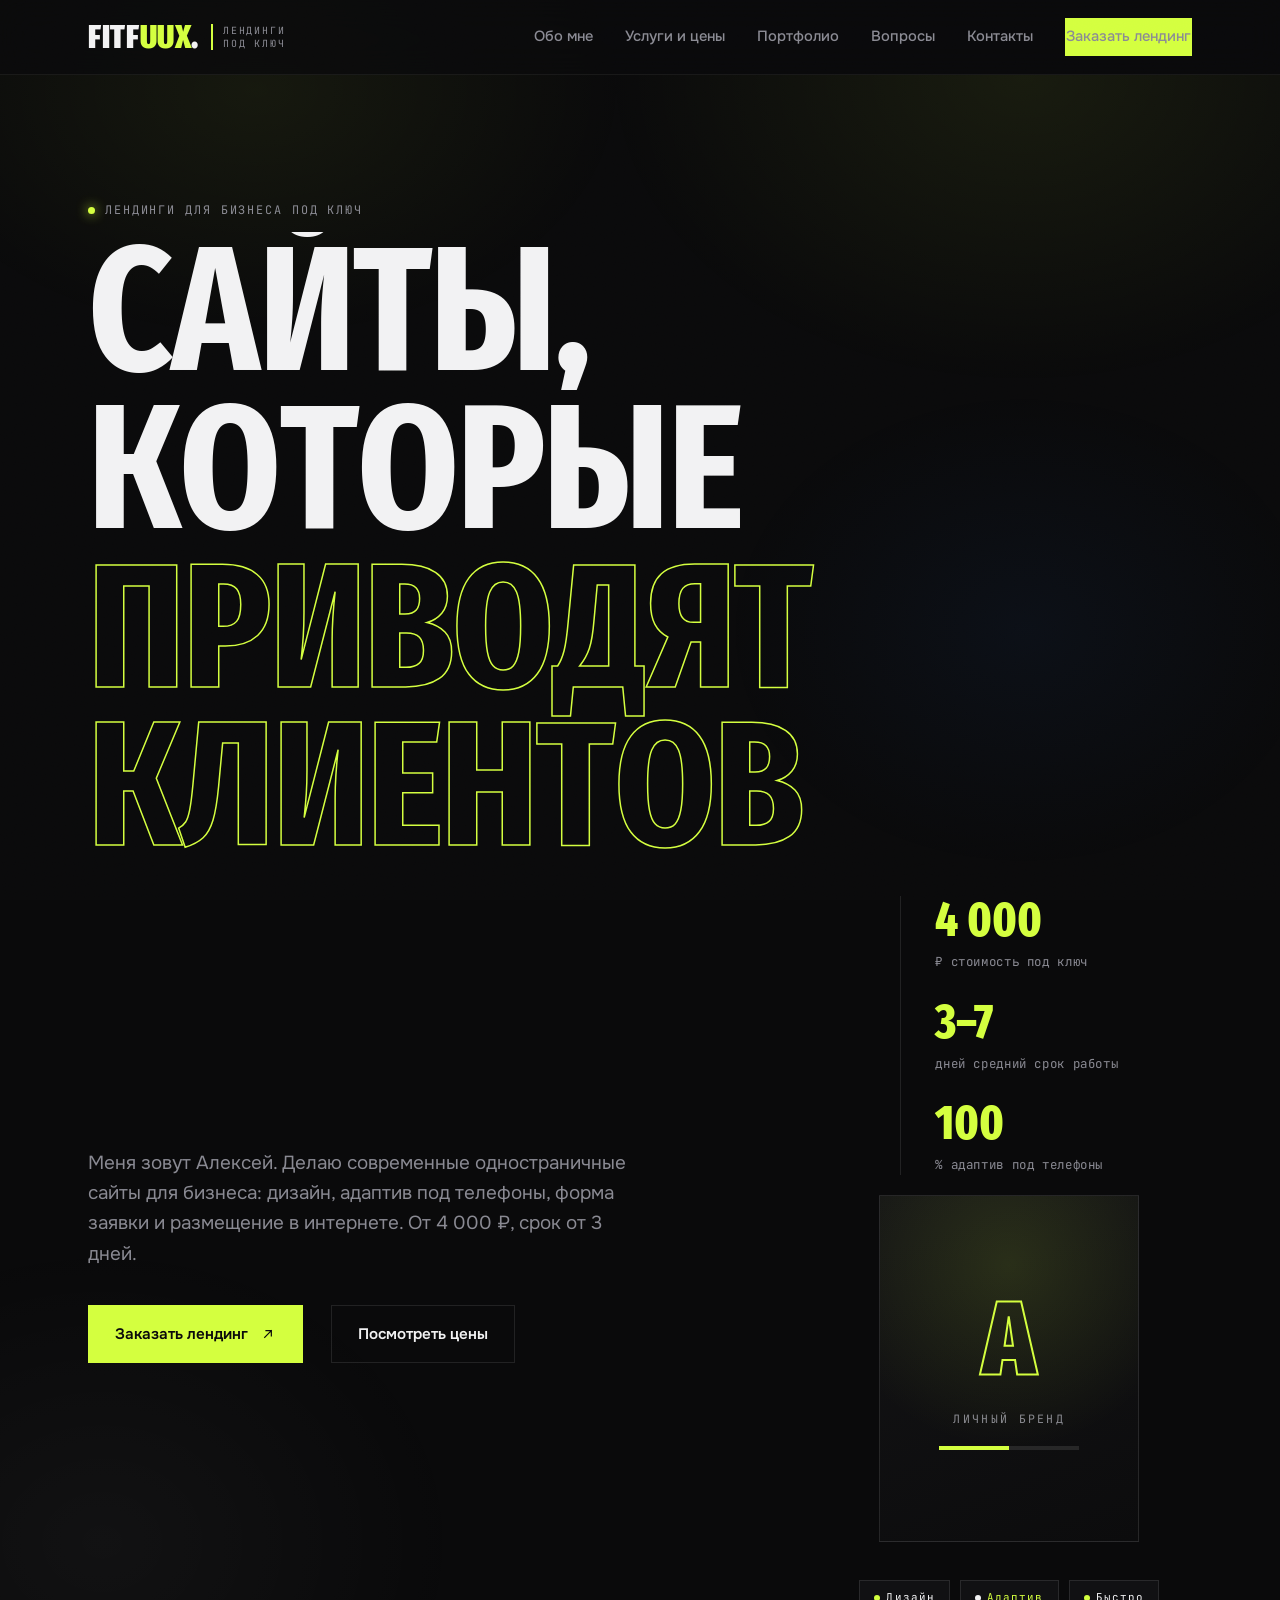
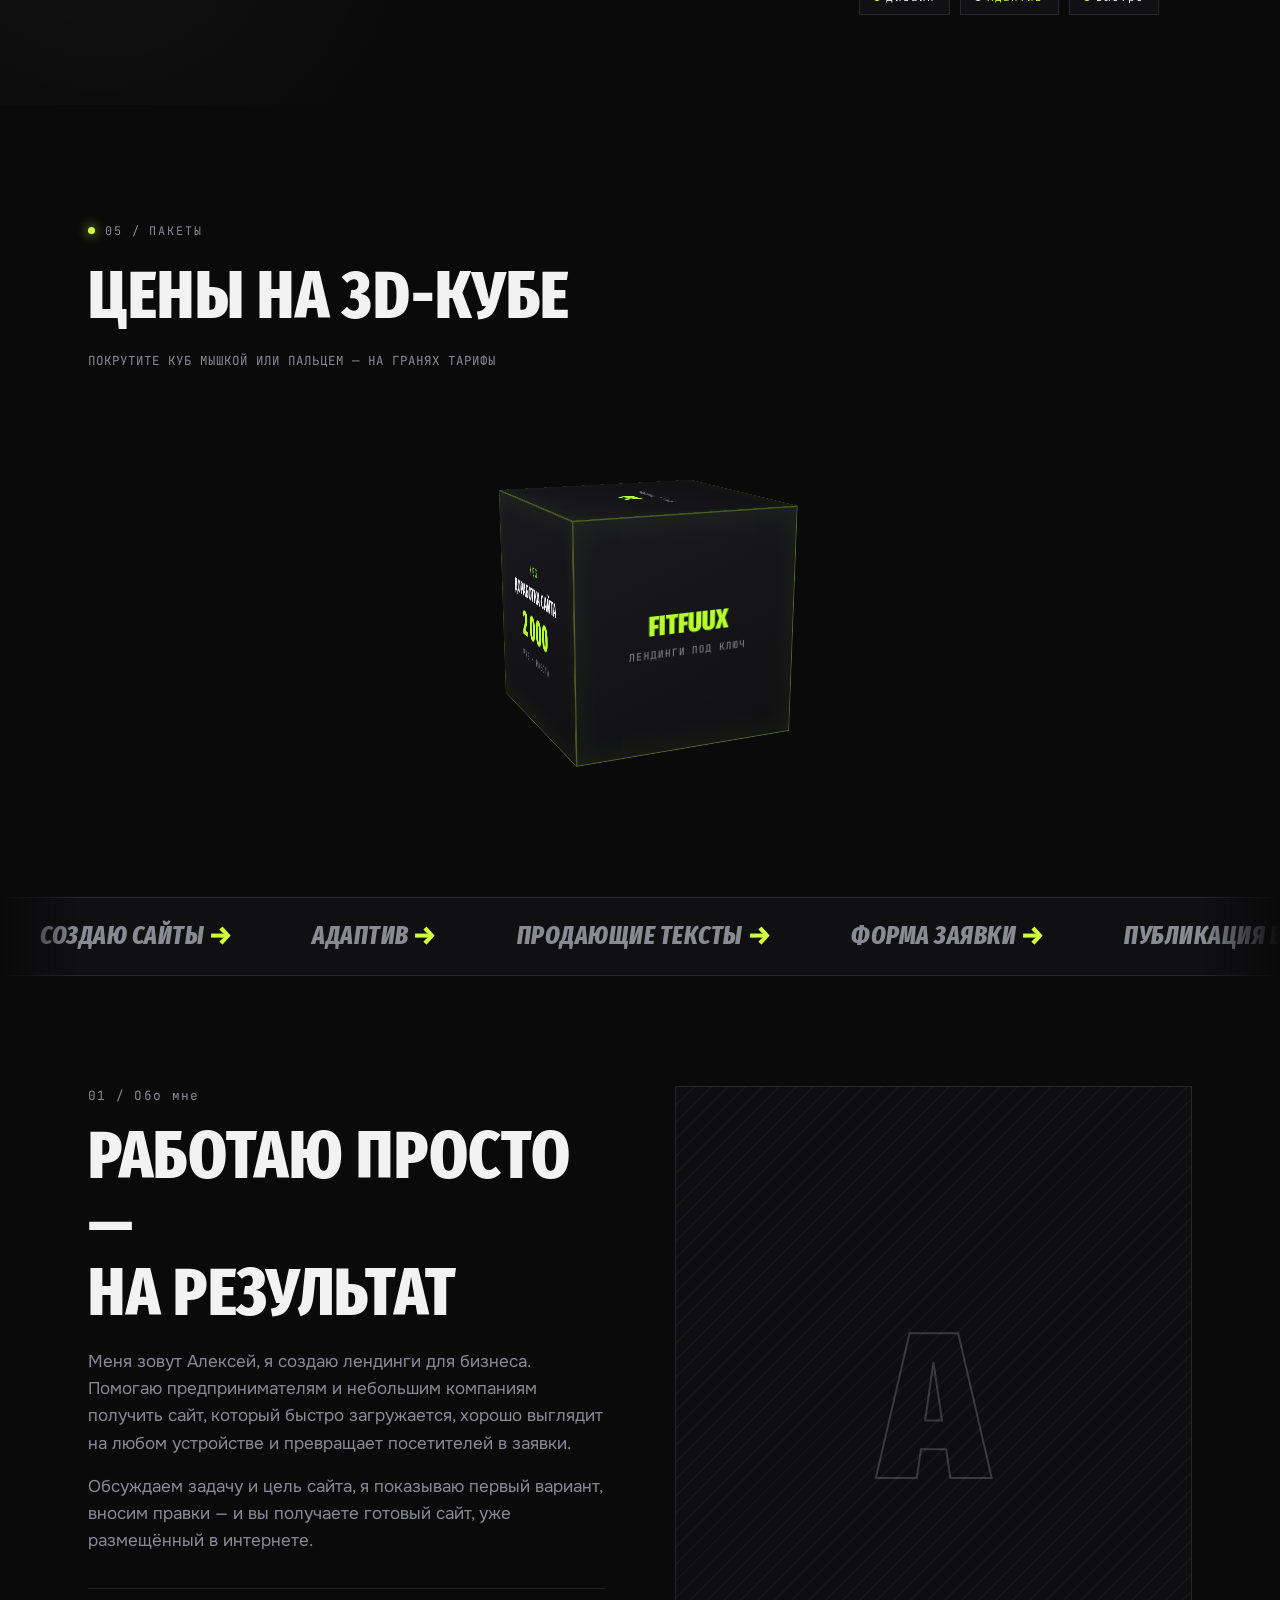
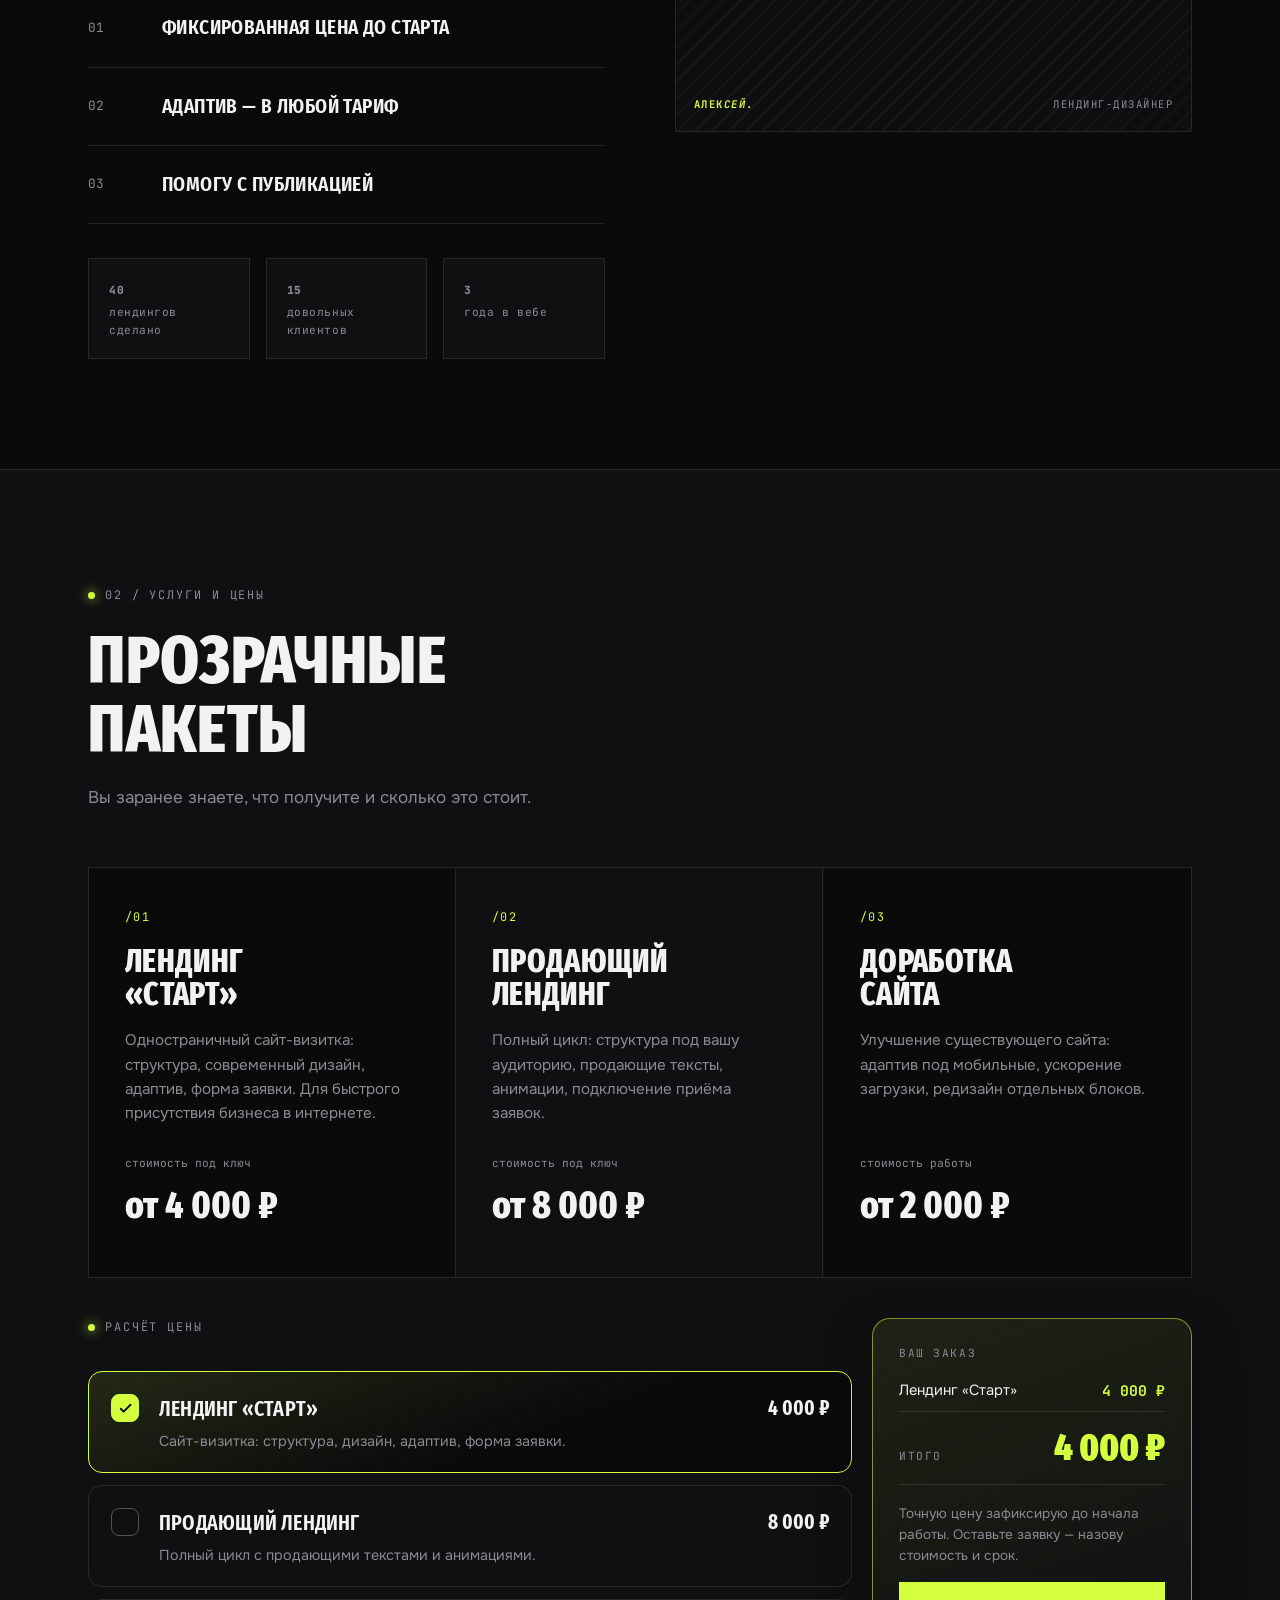
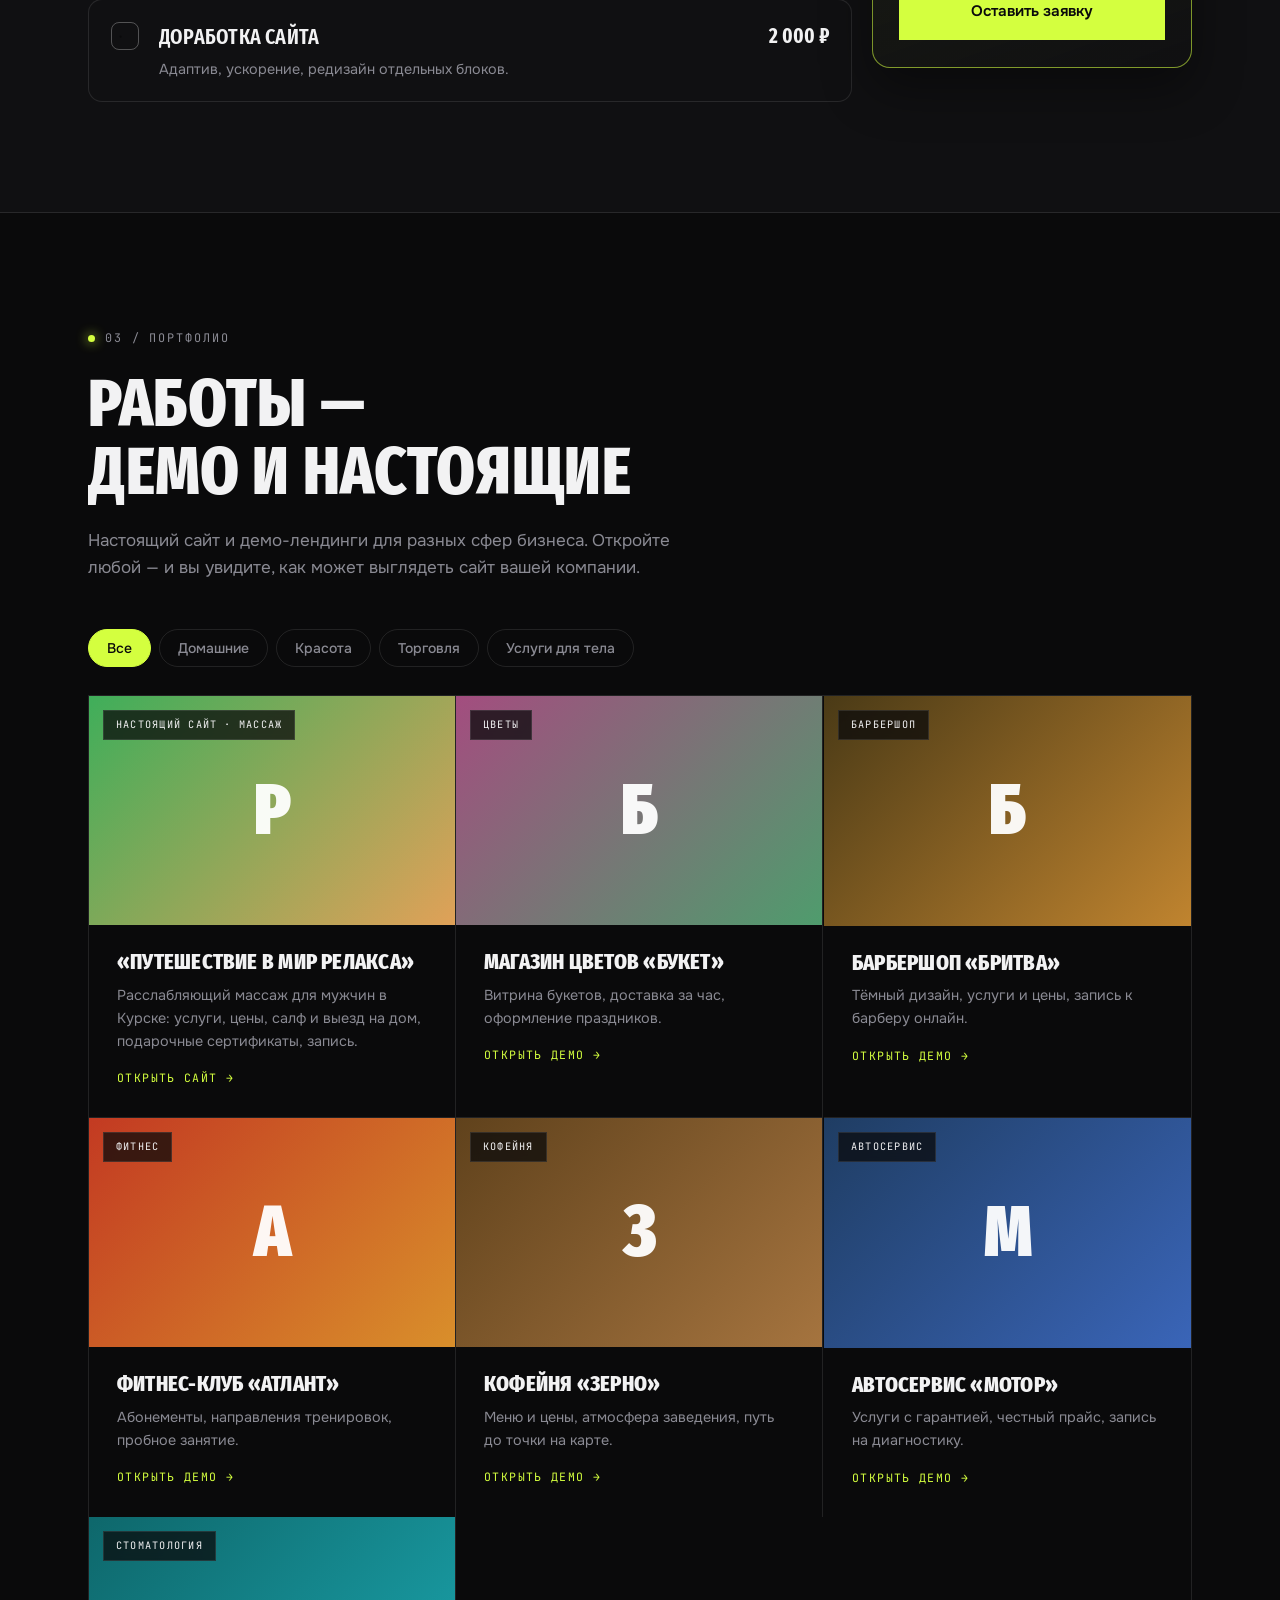
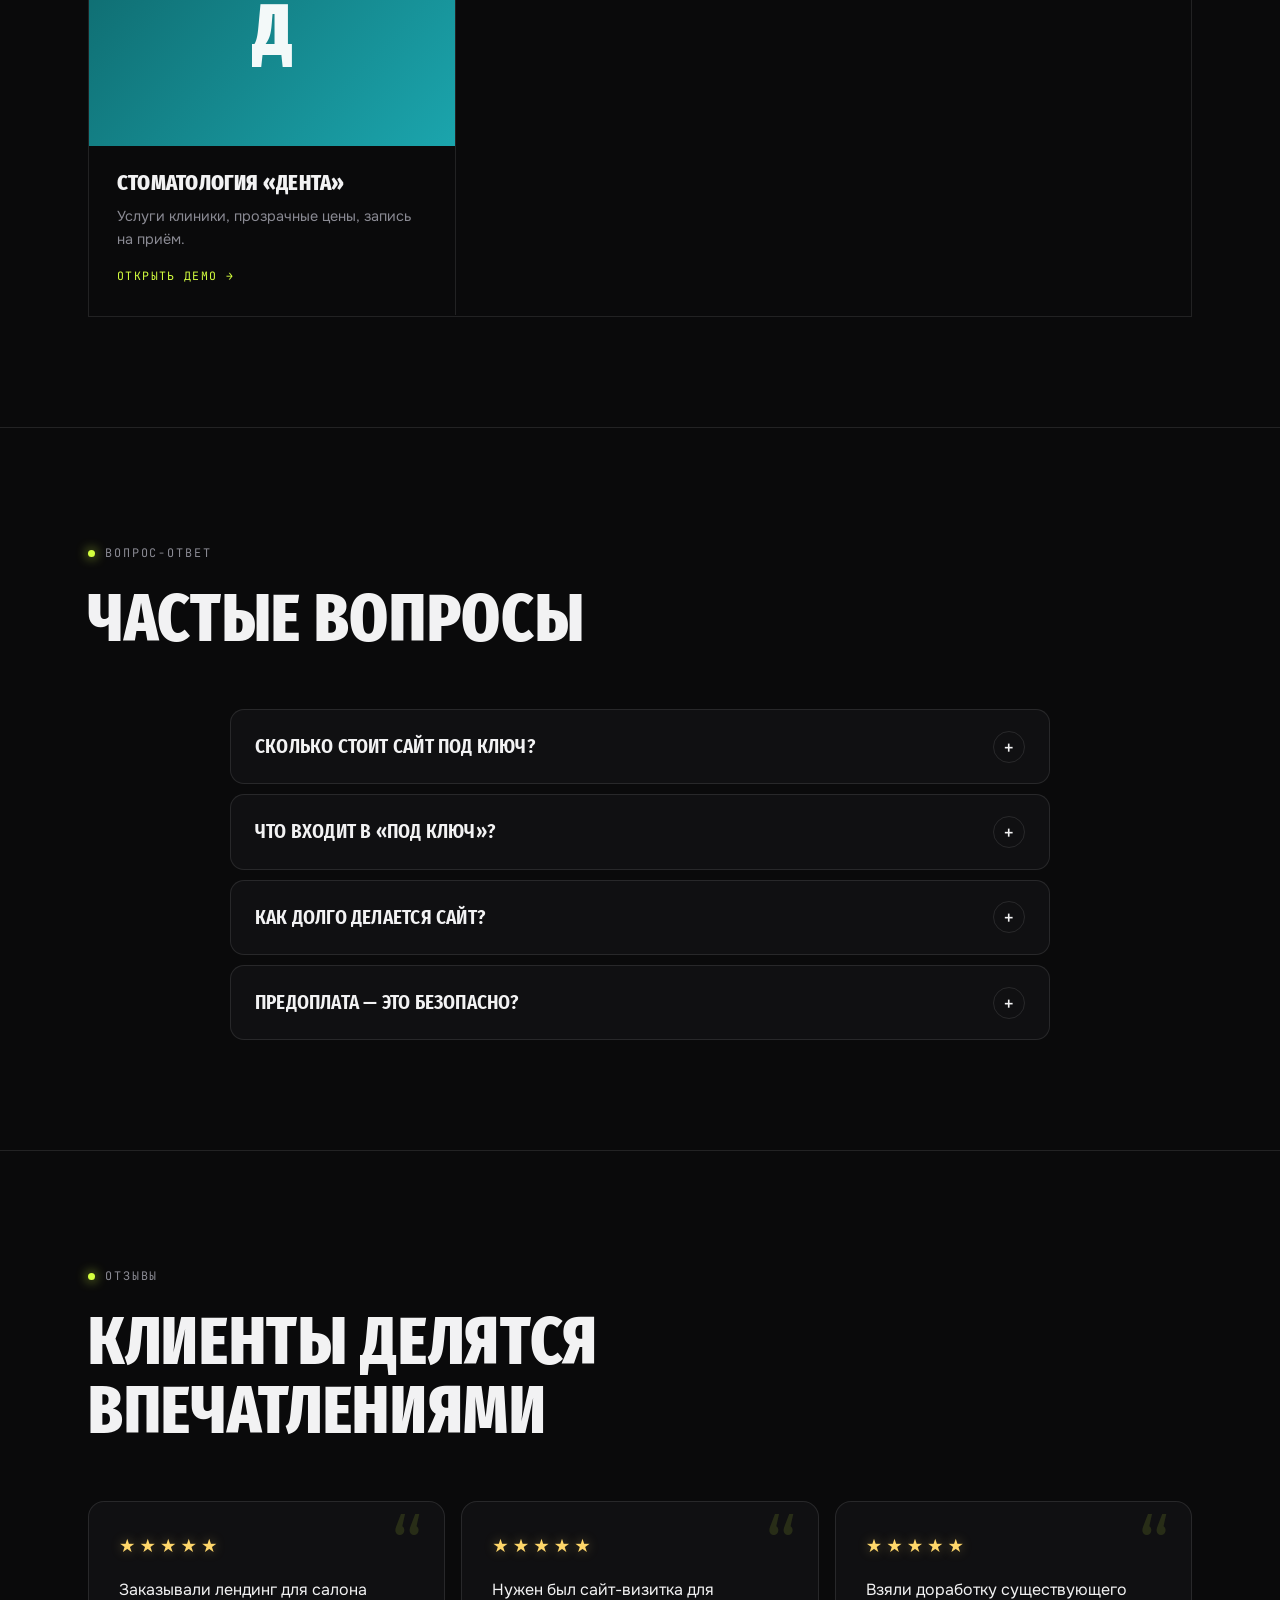
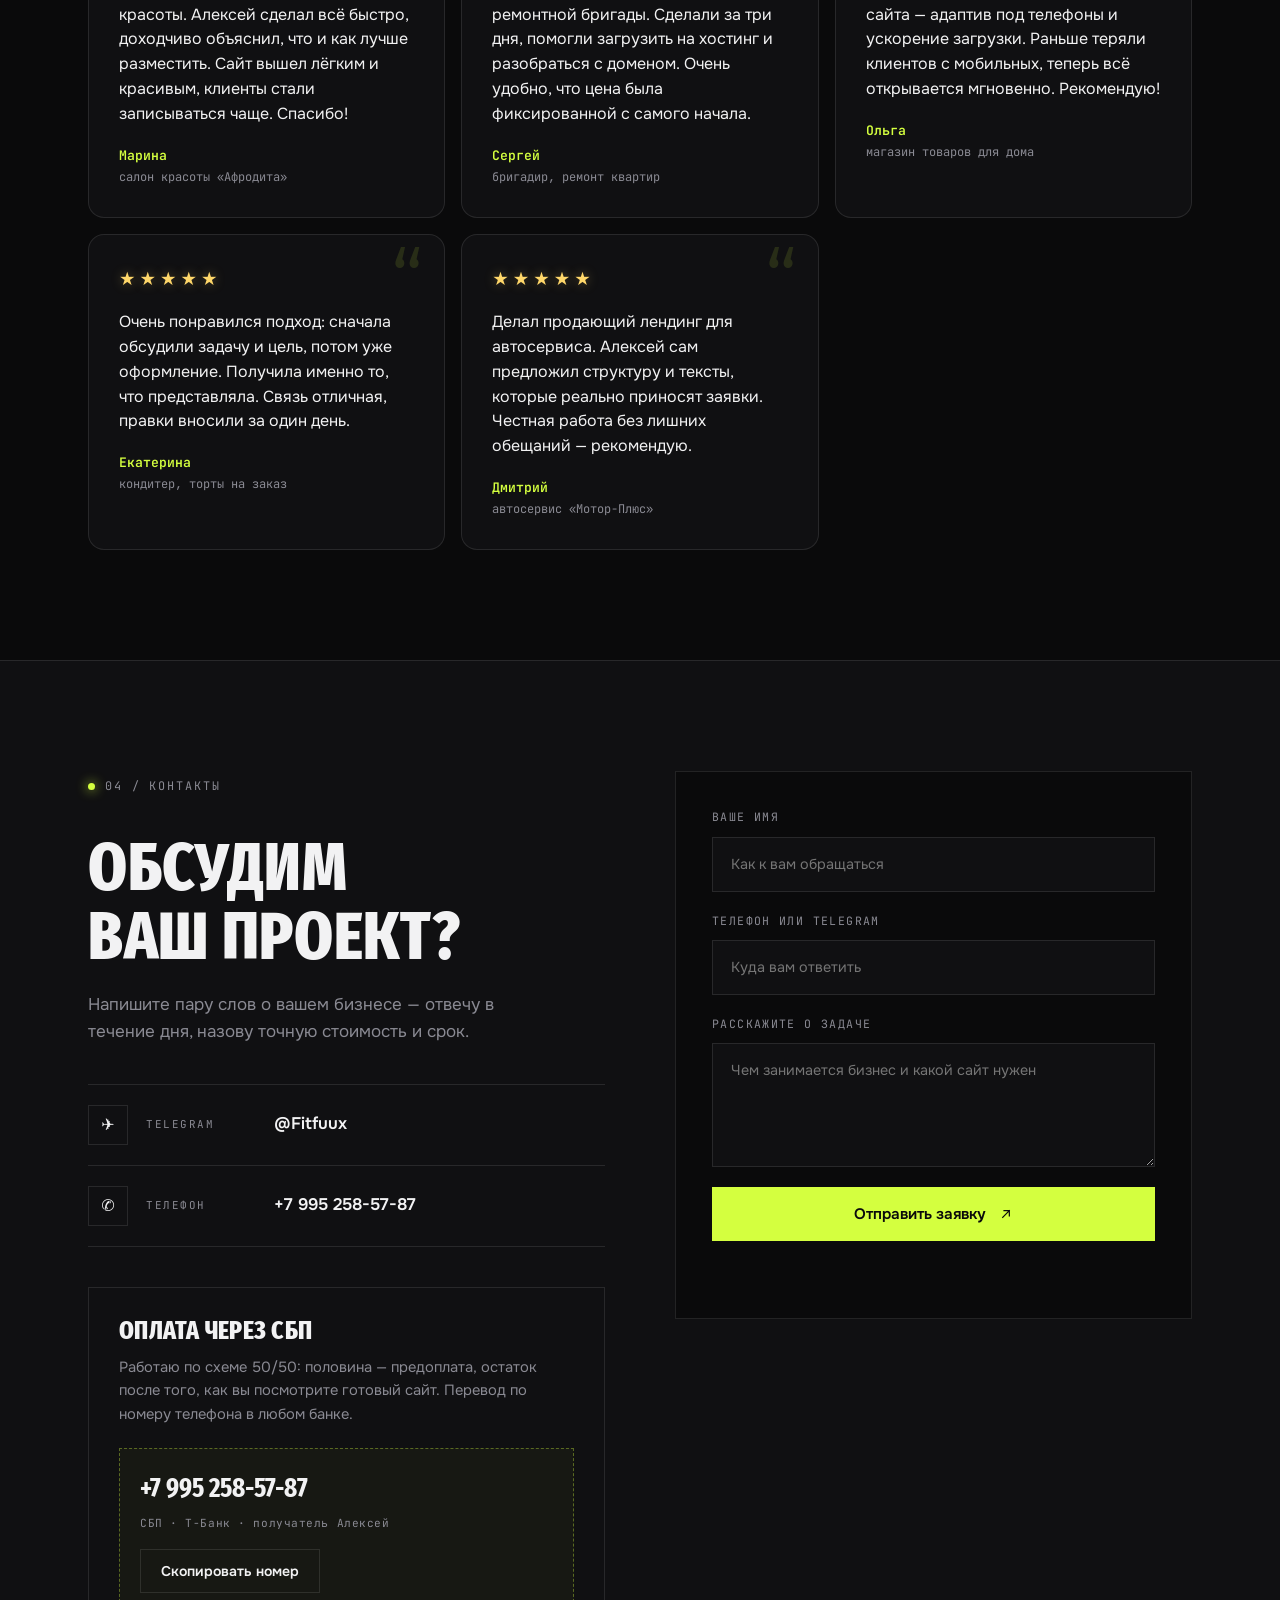
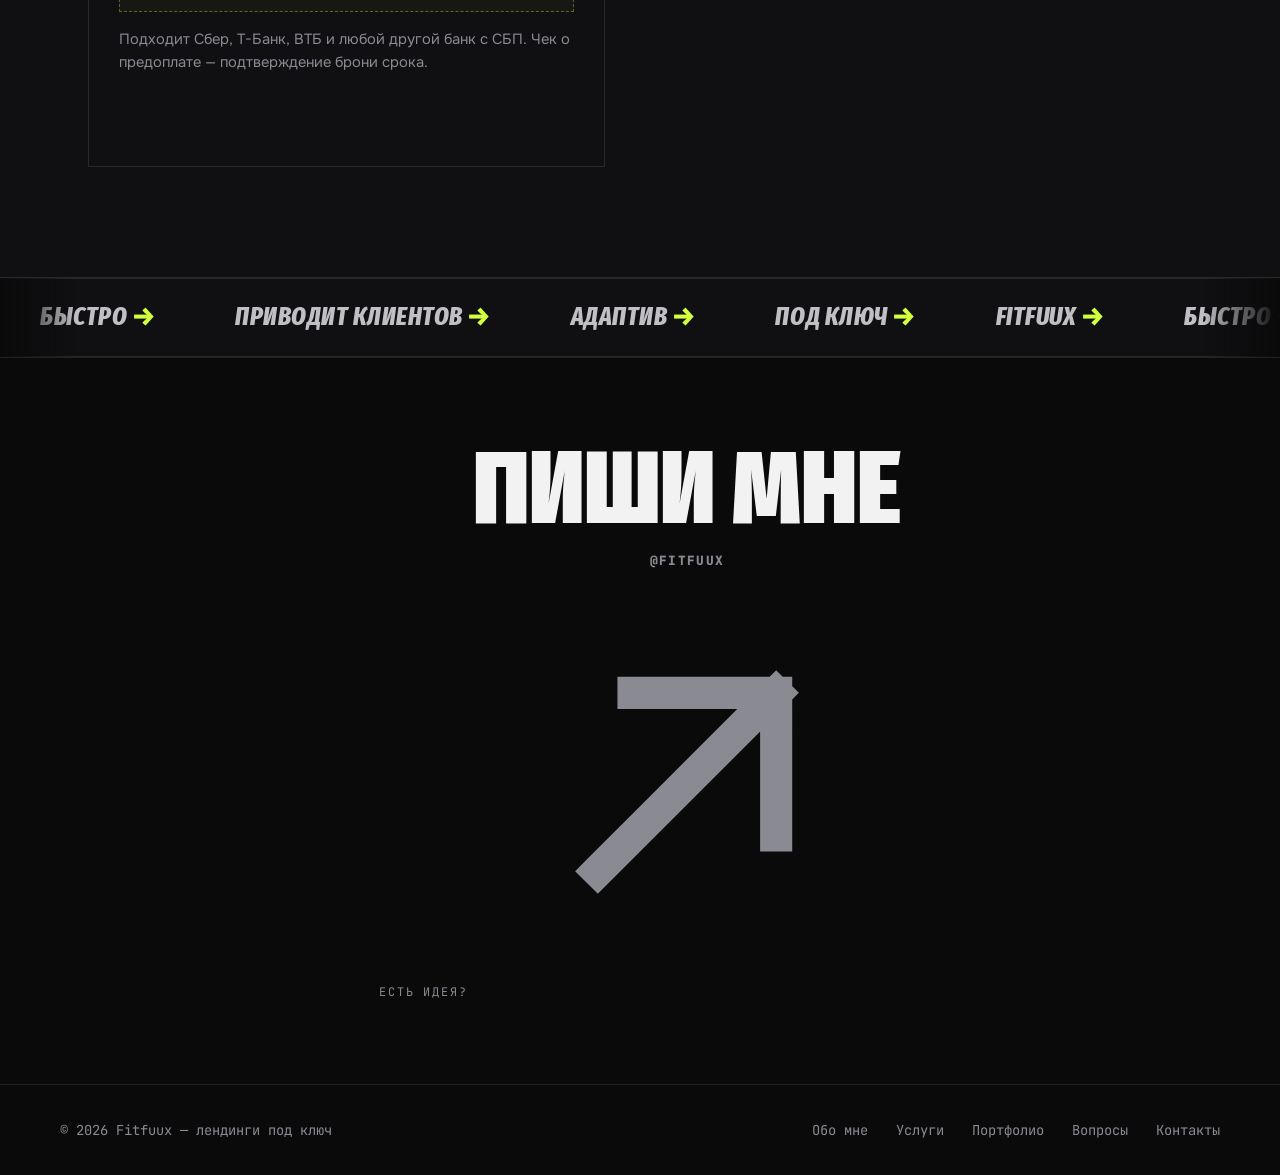
==== commit df9363d7: "Add files via upload" ====
--- a/index.html
+++ b/index.html
@@ -236,6 +236,7 @@
     .pf-thumb-coffee::before { background:linear-gradient(135deg,#60421c,#a5743f); }
     .pf-thumb-auto::before { background:linear-gradient(135deg,#1f3d63,#3a65b8); }
     .pf-thumb-dent::before { background:linear-gradient(135deg,#0e676b,#1ba5ad); }
+    .pf-thumb-relax::before { background:linear-gradient(135deg,#3fae5a,#e0a158); }
 
     /* Контакты */
     .contact-grid { display:grid; grid-template-columns:1fr 1fr; gap:70px; align-items:start; }
@@ -730,8 +731,8 @@
       <div class="container">
         <div class="section__head">
           <p class="eyebrow reveal"><span class="dot"></span>03 / Портфолио</p>
-          <h2 class="h-xl reveal" data-delay="1">Шесть демо —<br>в разных сферах</h2>
-          <p class="section-lead" style="color:var(--muted); max-width:600px;">Откройте любой — и вы увидите, как может выглядеть сайт вашей компании: структура, тексты, дизайн и адаптив собраны с нуля.</p>
+          <h2 class="h-xl reveal" data-delay="1">Работы —<br>демо и настоящие</h2>
+          <p class="section-lead" style="color:var(--muted); max-width:620px;">Настоящий сайт и демо-лендинги для разных сфер бизнеса. Откройте любой — и вы увидите, как может выглядеть сайт вашей компании.</p>
         </div>
         <div class="filter" role="group" aria-label="Фильтр работ">
           <button type="button" class="on" data-f="all">Все</button>
@@ -741,6 +742,14 @@
           <button type="button" data-f="care">Услуги для тела</button>
         </div>
         <div class="pf-grid">
+          <a class="pf-card reveal tilt" data-cat="beauty" href="https://clck.ru/3WgRLM" target="_blank" rel="noopener">
+            <span class="pf-thumb pf-thumb-relax"><span class="card-glare pf-glare"></span><span class="pf-mono">Р</span><span class="pf-tag">Настоящий сайт · Массаж</span></span>
+            <span class="pf-body">
+              <h3>«Путешествие в мир релакса»</h3>
+              <p>Расслабляющий массаж для мужчин в Курске: услуги, цены, салф и выезд на дом, подарочные сертификаты, запись.</p>
+              <span class="pf-link">Открыть сайт <span class="arr">→</span></span>
+            </span>
+          </a>
           <a class="pf-card reveal tilt" data-cat="home" href="florist.html" target="_blank" rel="noopener">
             <span class="pf-thumb pf-thumb-florist"><span class="card-glare pf-glare"></span><span class="pf-mono">Б</span><span class="pf-tag">Цветы</span></span>
             <span class="pf-body">
@@ -816,10 +825,6 @@
             <summary>Предоплата — это безопасно?</summary>
             <p>Работаю по схеме 50/50 через СБП: половина — бронь срока, остаток после того, как вы посмотрите готовый сайт. Чек о предоплате — подтверждение брони.</p>
           </details>
-          <details class="qa reveal" data-delay="4">
-            <summary>Работаете ли вы официально?</summary>
-            <p>Да, работаю как самозанятый. Могу предоставить чек и все документы для сотрудничества.</p>
-          </details>
         </div>
       </div>
     </section>
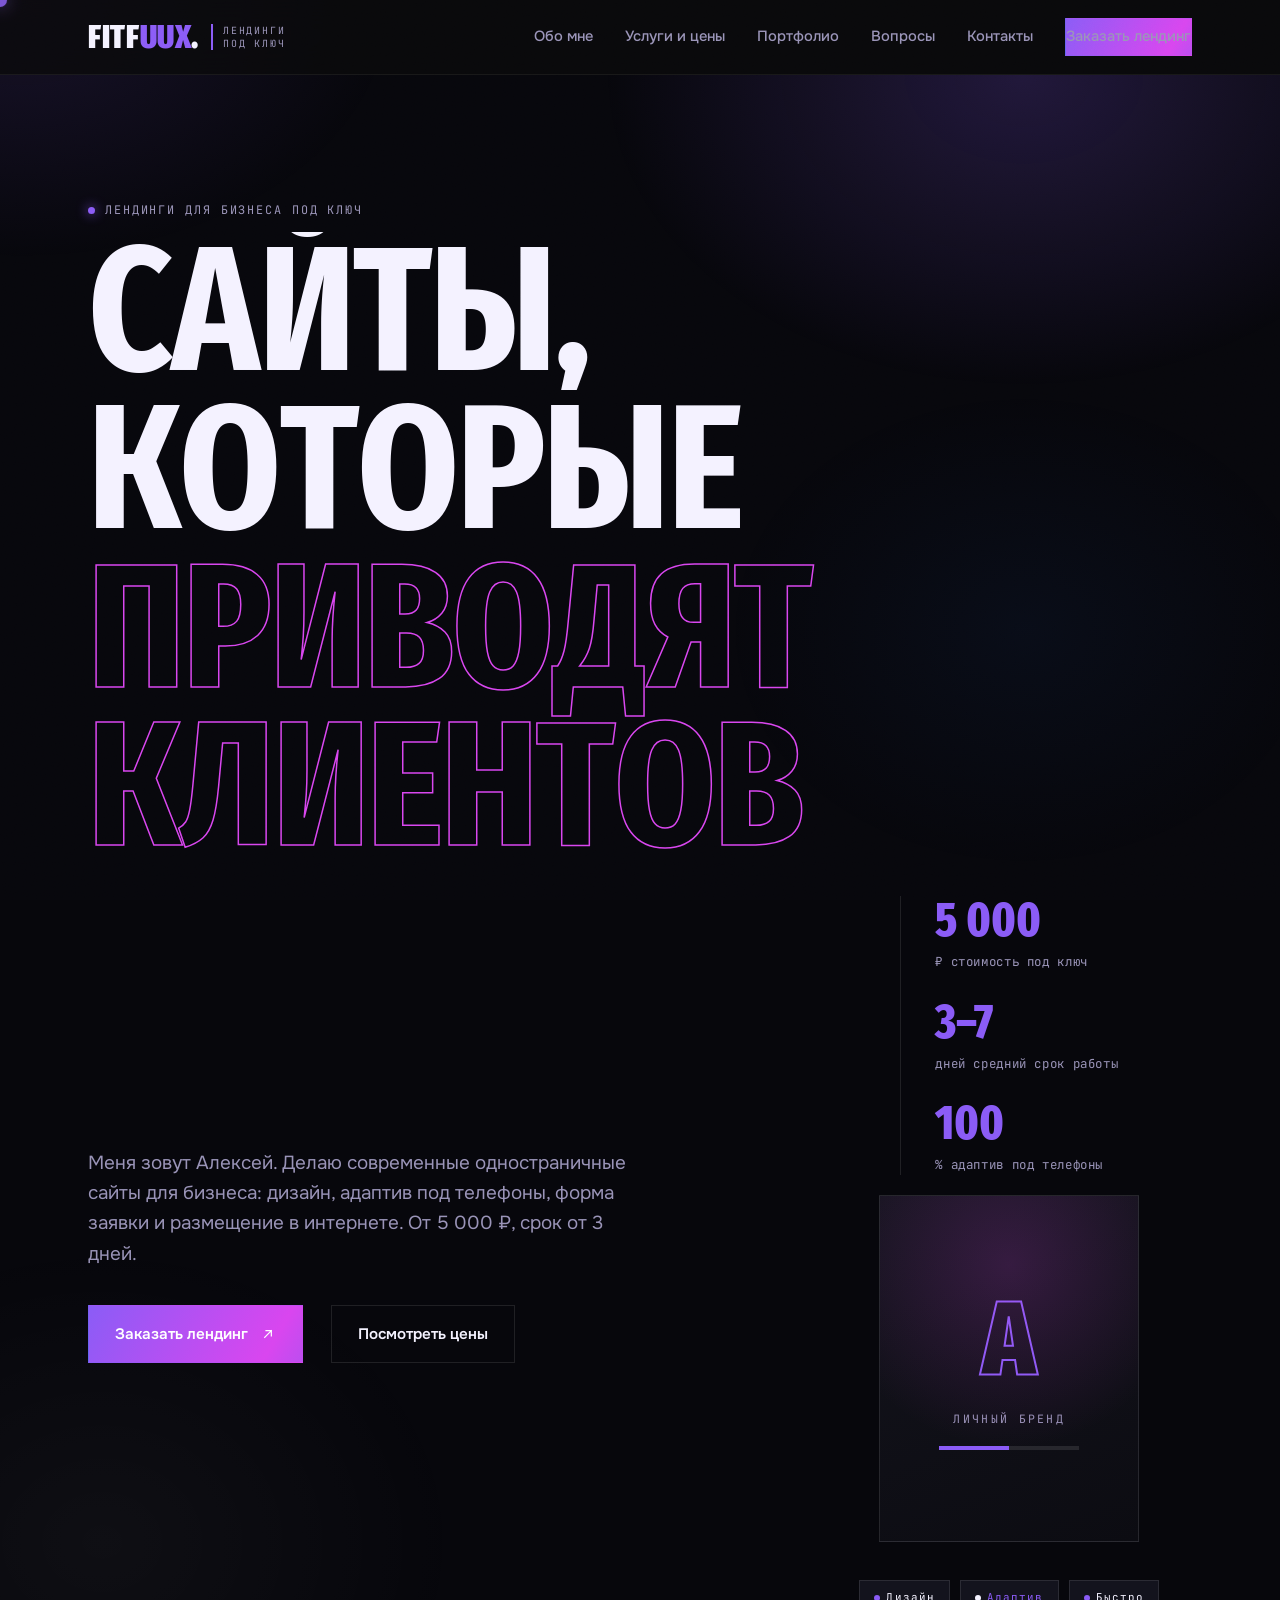
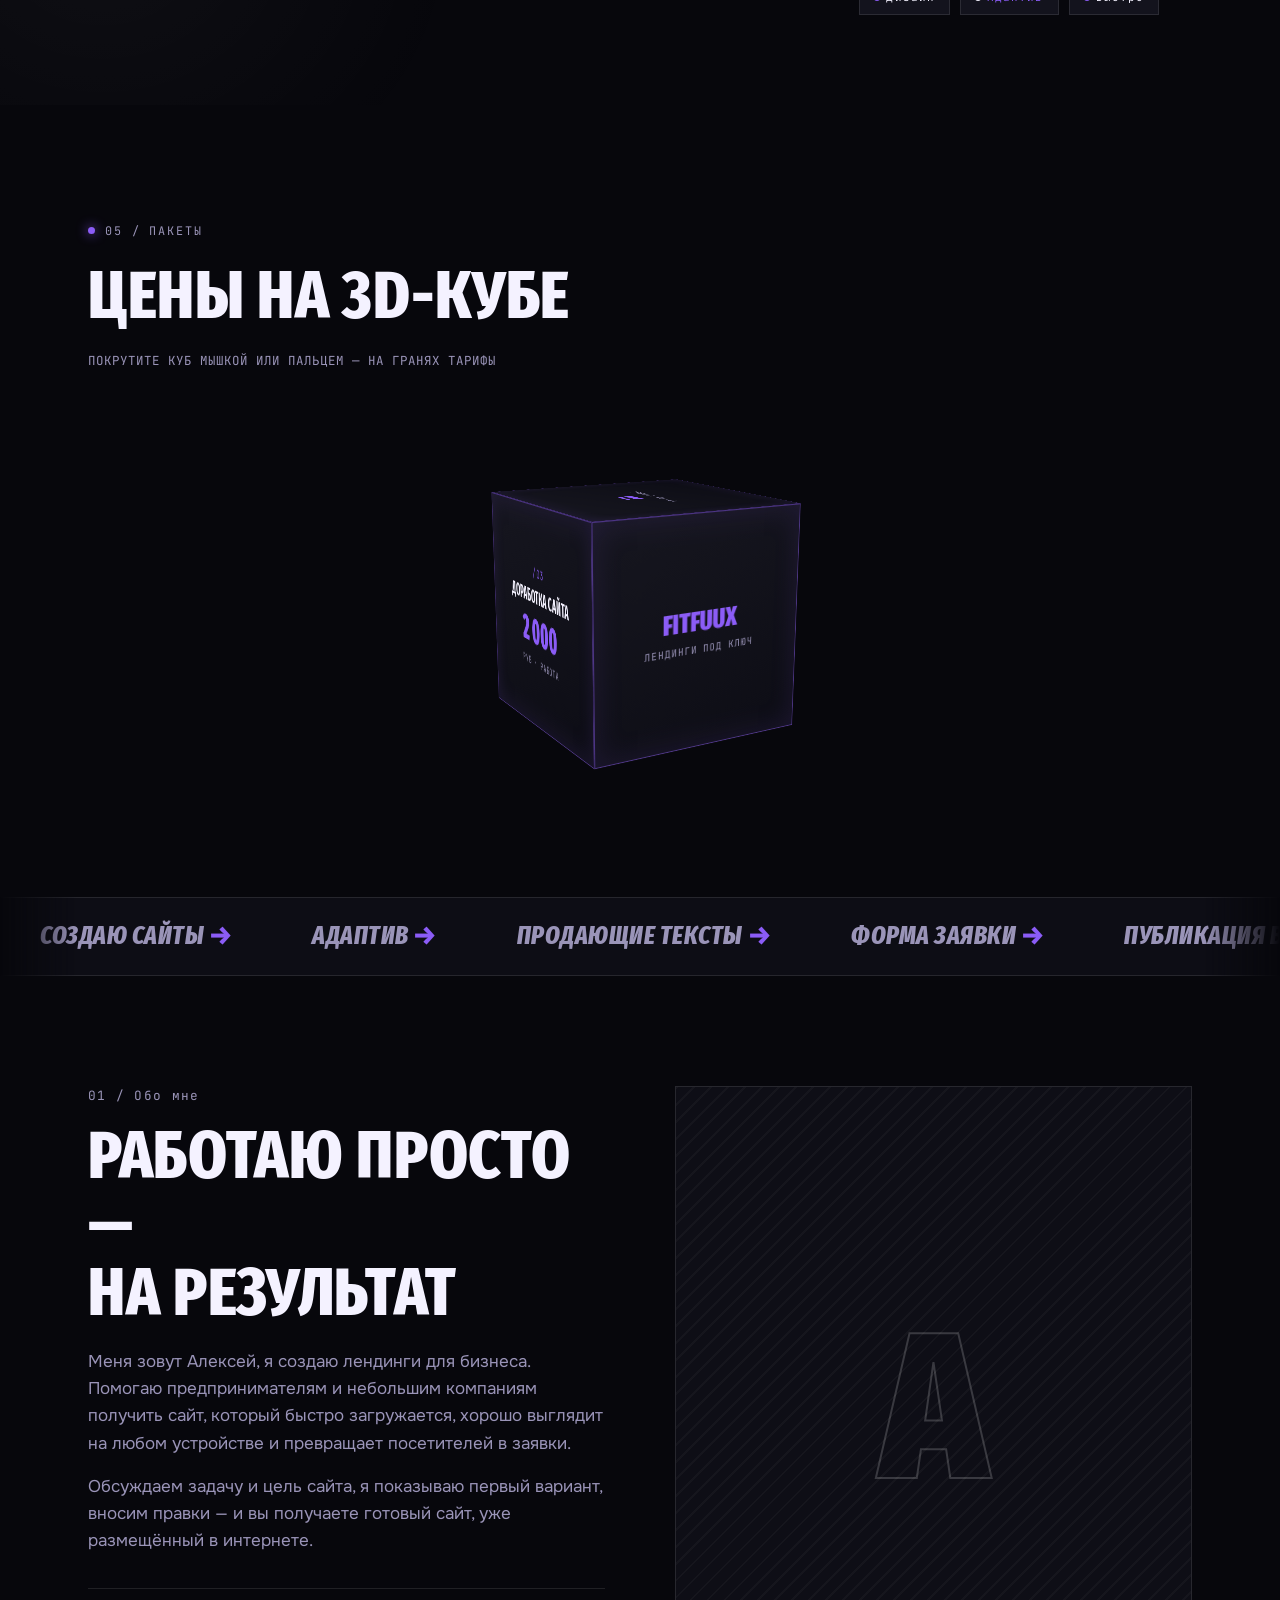
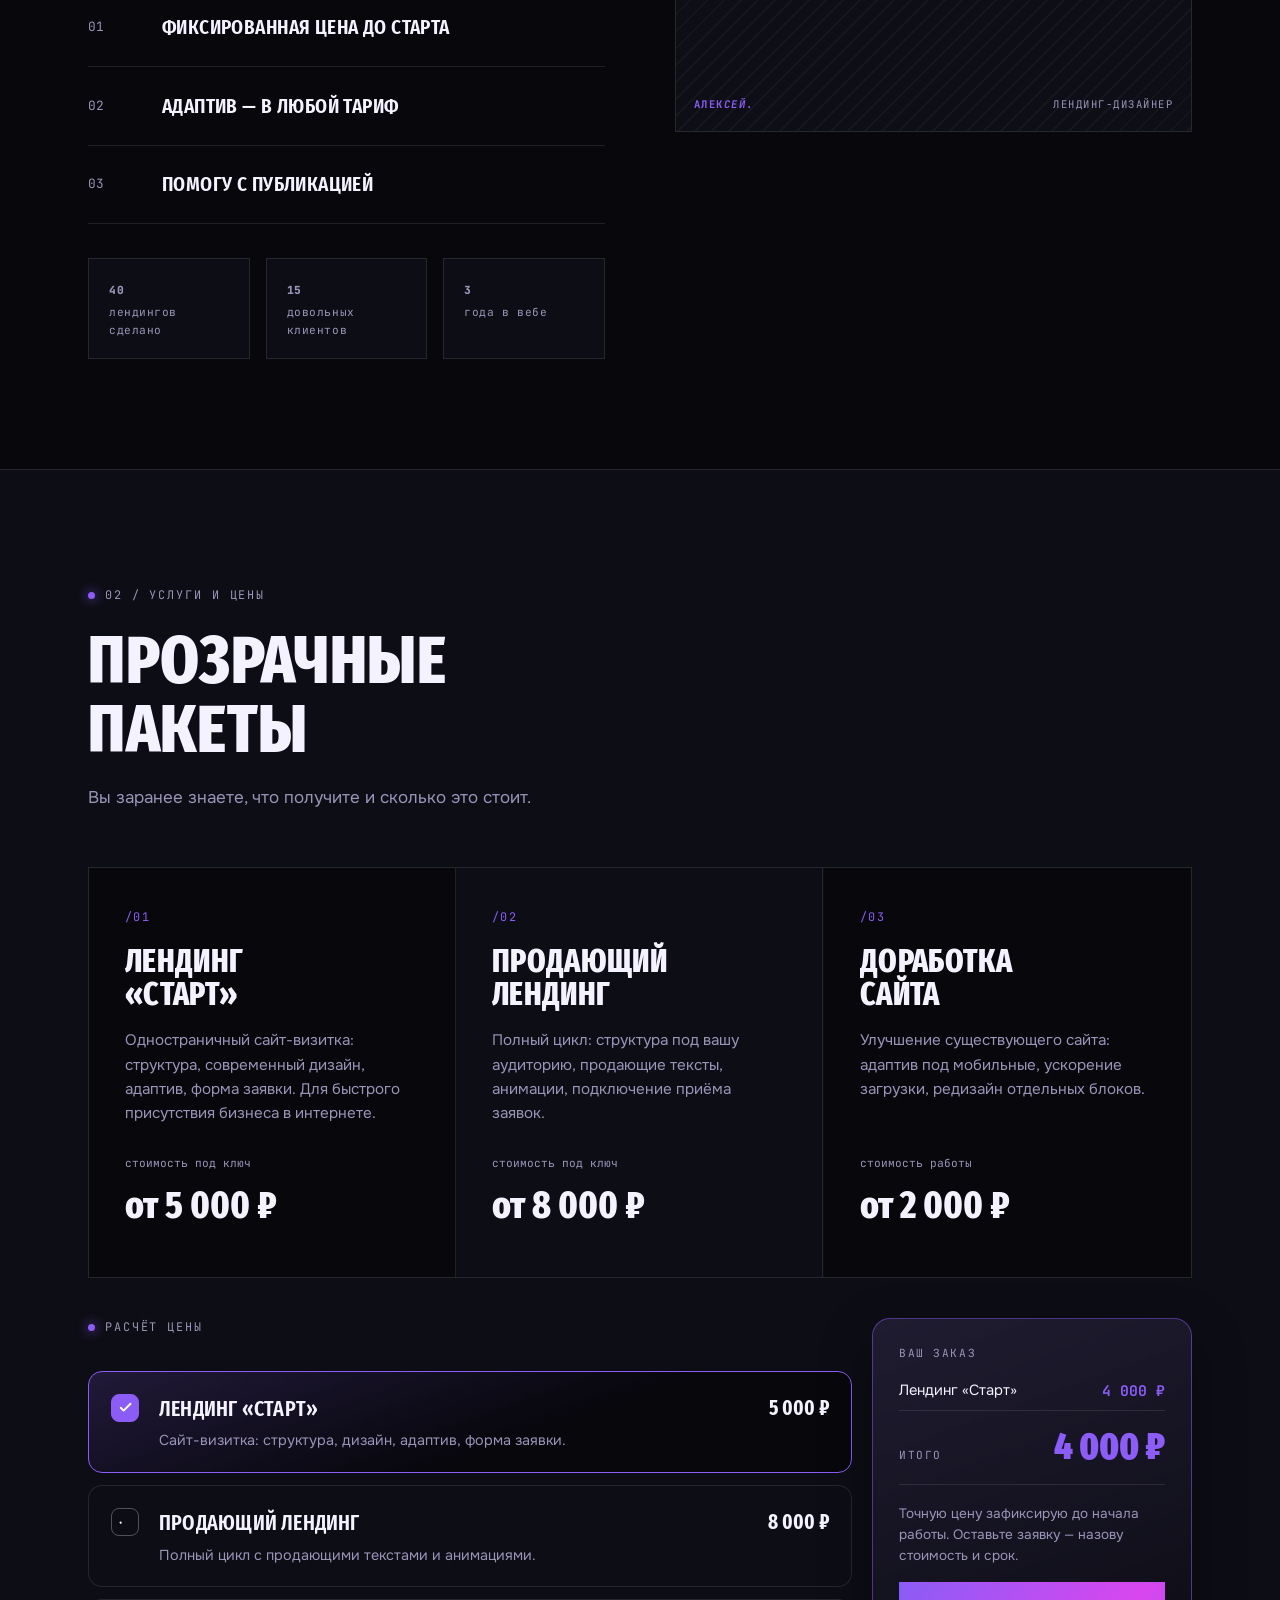
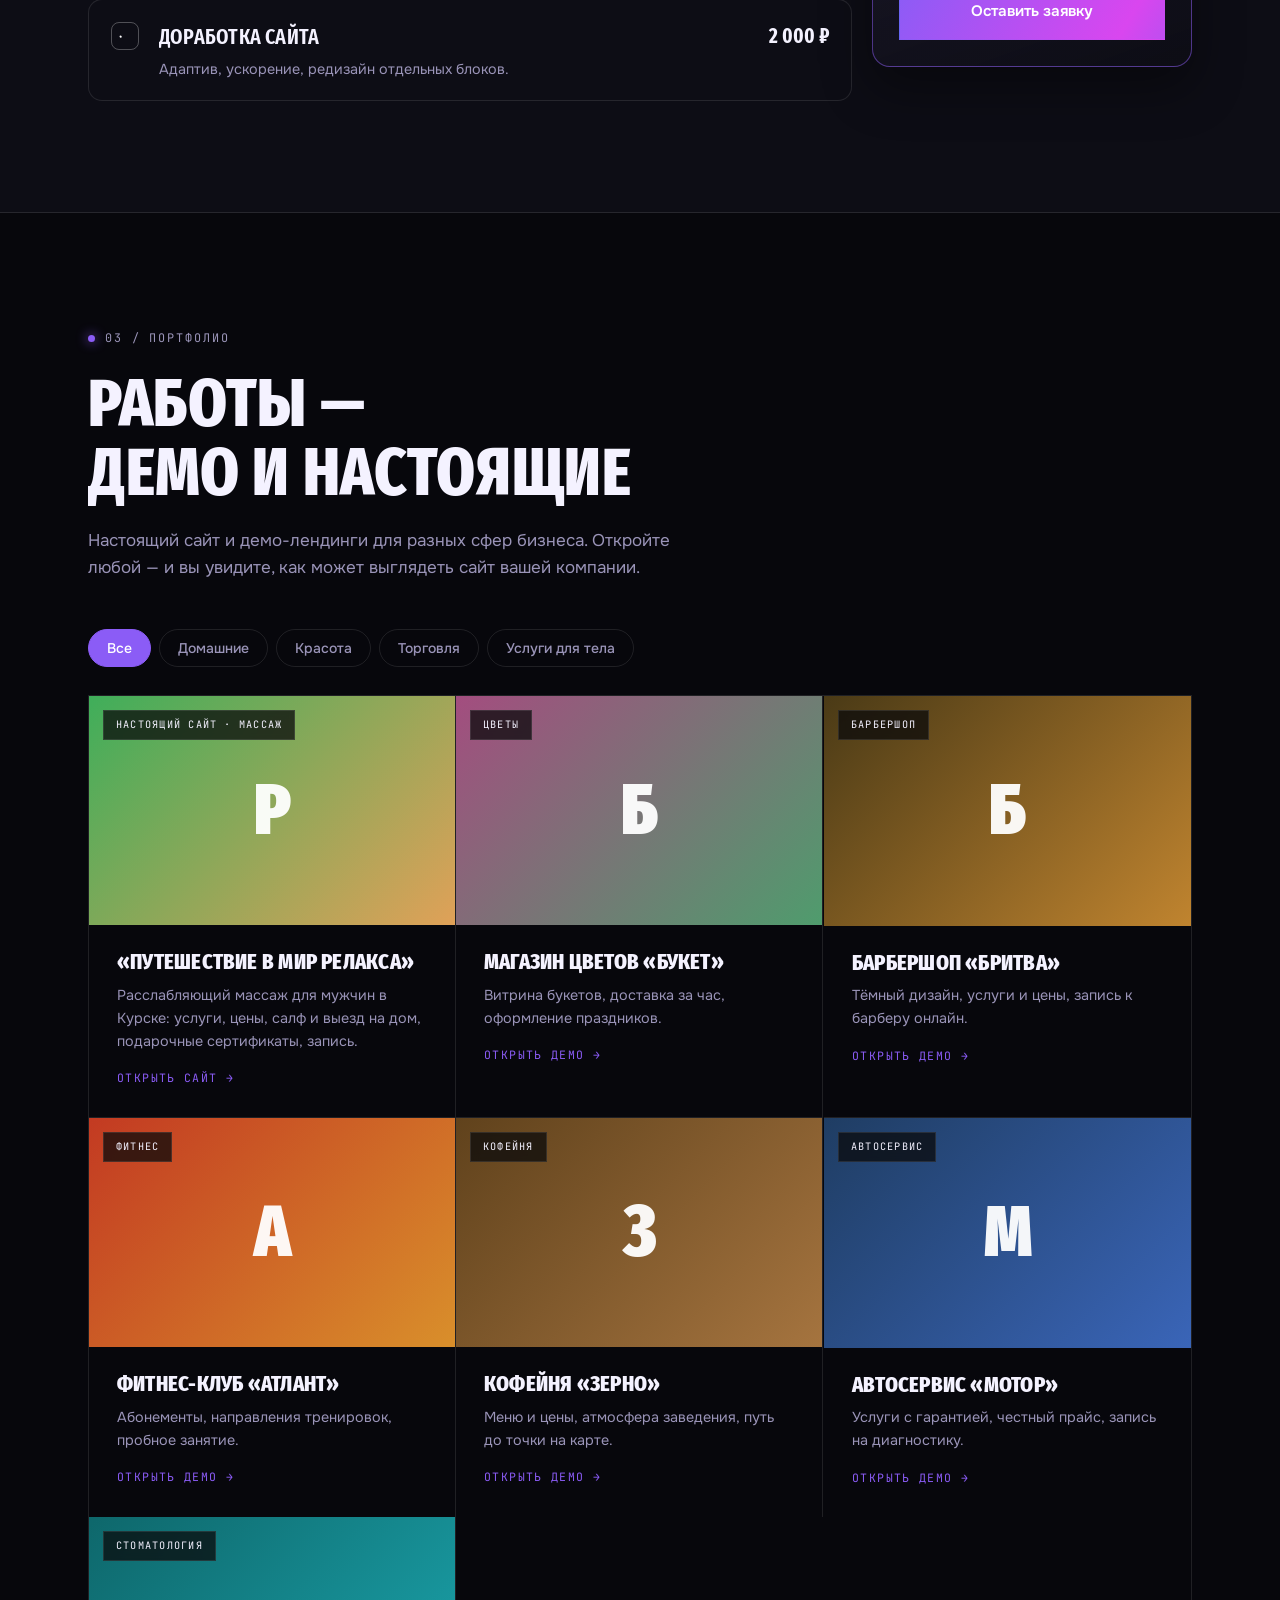
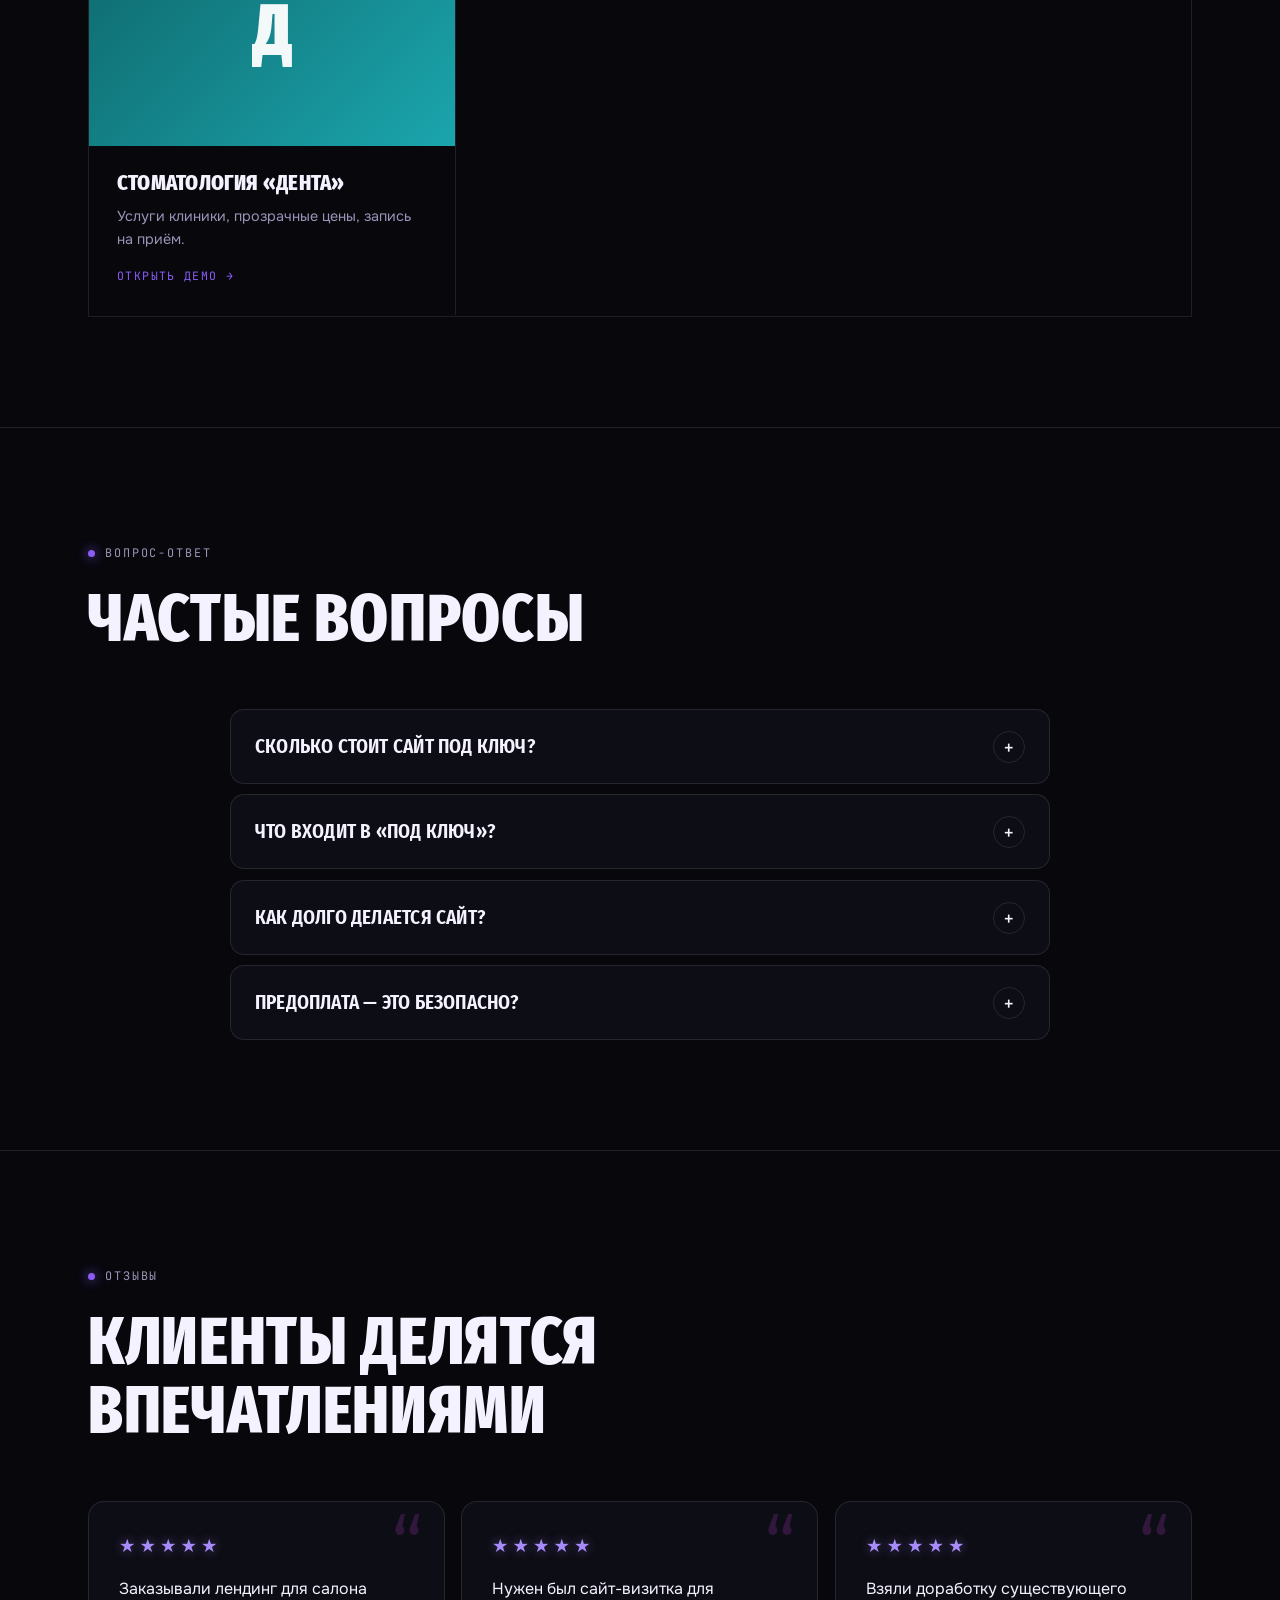
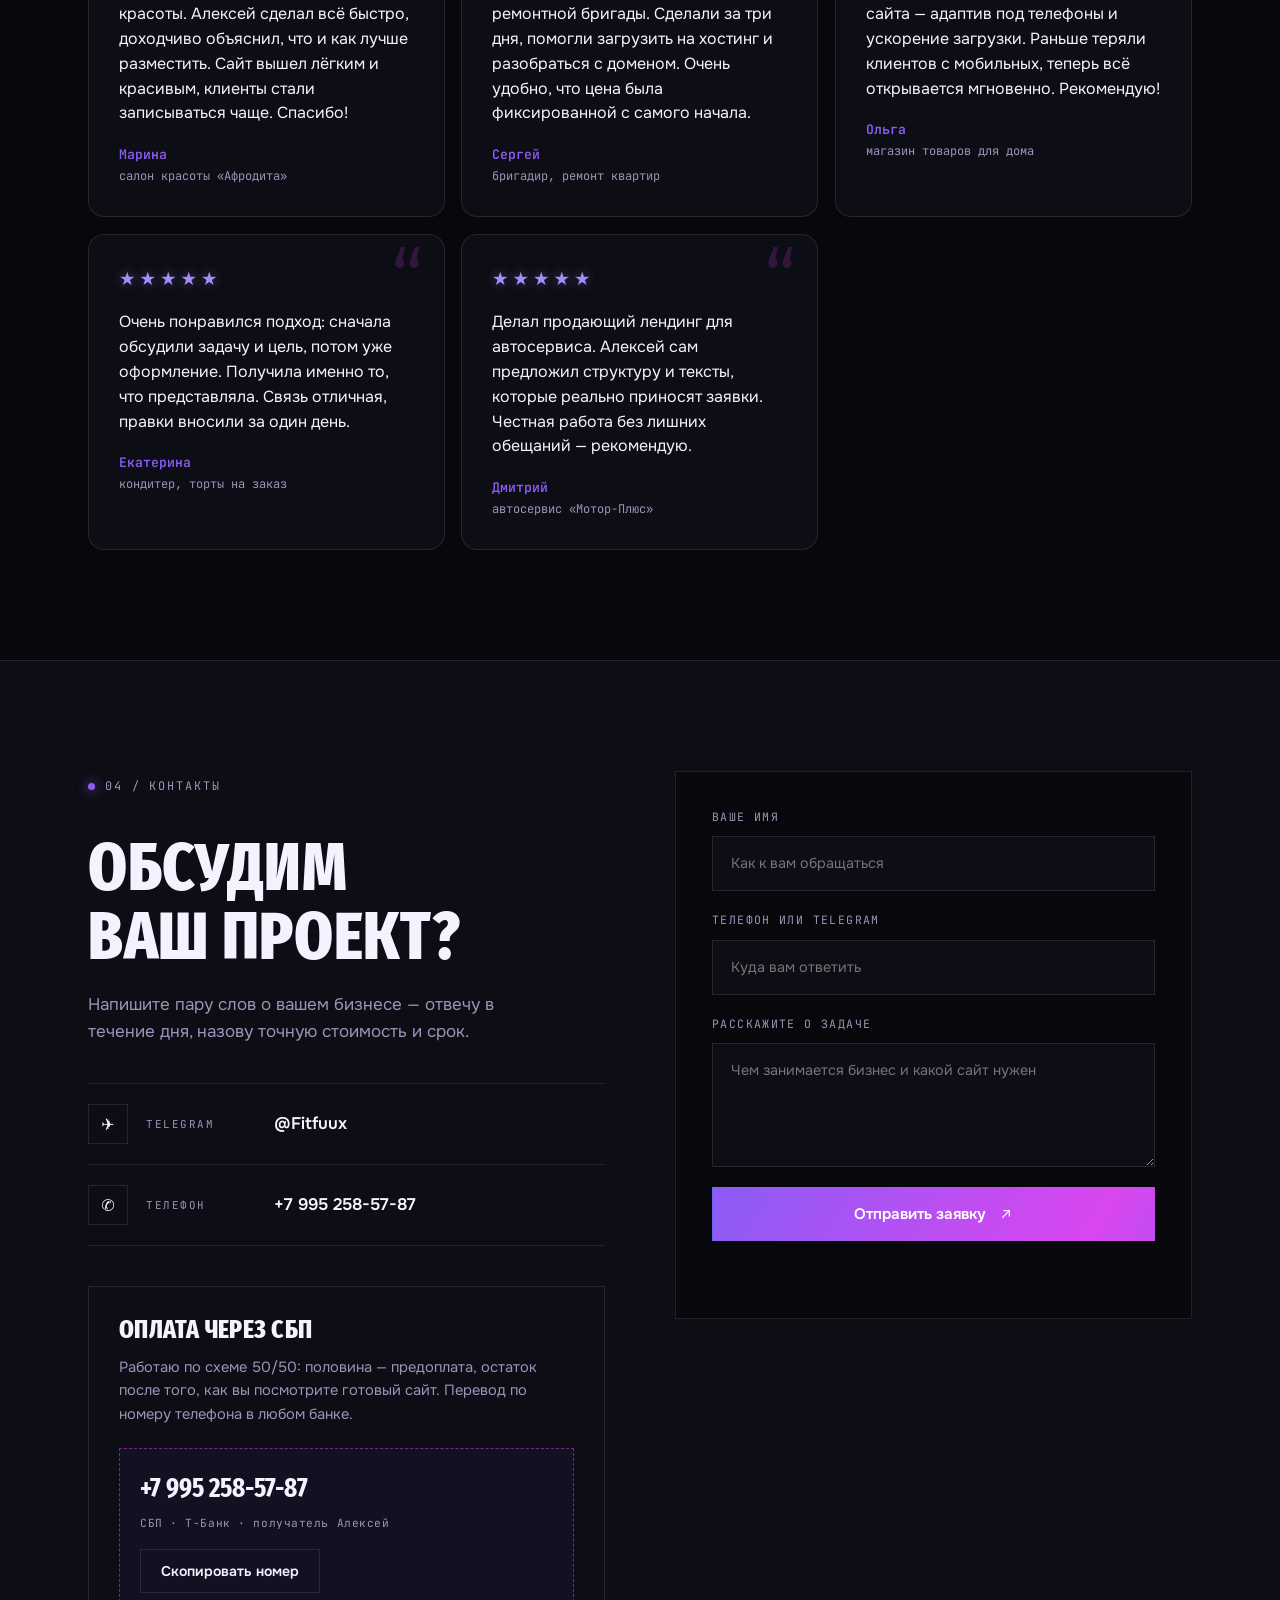
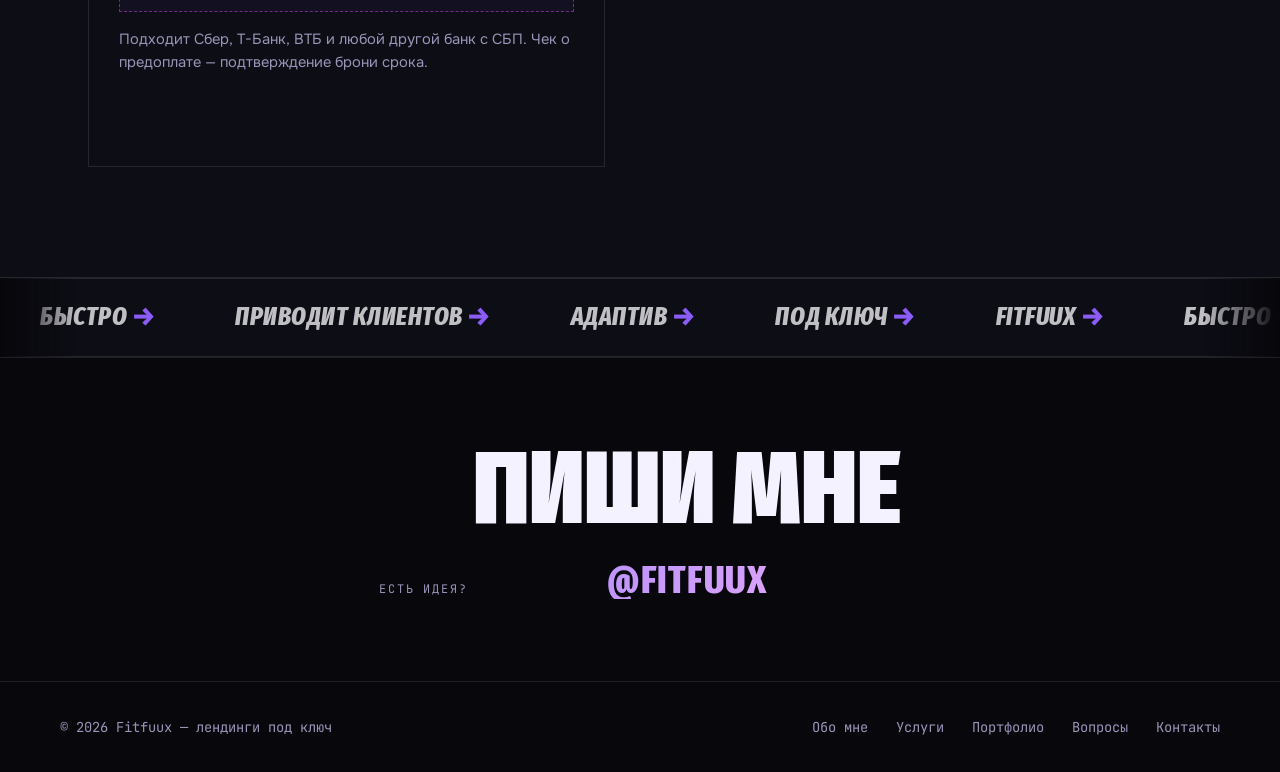
==== commit fd260db4: "Обновление дизайна лендинга: фиолетовая тема, плавные анимации, отзывы, калькулятор" ====
--- a/index.html
+++ b/index.html
@@ -4,21 +4,26 @@
   <meta charset="UTF-8">
   <meta name="viewport" content="width=device-width, initial-scale=1.0, viewport-fit=cover">
   <title>Алексей — создание лендингов для бизнеса под ключ</title>
-  <meta name="description" content="Создам продающий лендинг для вашего бизнеса под ключ от 4 000 ₽: современный дизайн, адаптив под телефоны, форма заявки. Срок от 3 дней.">
-  <meta name="theme-color" content="#0a0a0b">
+  <meta name="description" content="Создам продающий лендинг для вашего бизнеса под ключ от 5 000 ₽: современный дизайн, адаптив под телефоны, форма заявки. Срок от 3 дней.">
+  <meta name="theme-color" content="#07070c">
   <link rel="preconnect" href="https://fonts.googleapis.com">
   <link rel="preconnect" href="https://fonts.gstatic.com" crossorigin>
   <link rel="stylesheet" href="https://fonts.googleapis.com/css2?family=Fira+Sans+Extra+Condensed:ital,wght@0,500;0,600;0,700;0,800;0,900;1,700;1,800&family=JetBrains+Mono:wght@400;500;700&family=Onest:wght@400;500;600&display=swap">
   <style>
     :root {
-      --bg: #0a0a0b;
-      --bg-2: #101012;
+      --bg: #07070c;
+      --bg-2: #0d0d15;
+      --surface: #12121c;
       --line: rgba(255,255,255,.1);
       --line-soft: rgba(255,255,255,.06);
-      --text: #f2f2f3;
-      --muted: #8a8a93;
-      --acid: #d4ff3f;
-      --acid-dim: rgba(212,255,63,.55);
+      --text: #f4f2ff;
+      --muted: #9a94b8;
+      --acid: #8b5cf6;
+      --acid-2: #d946ef;
+      --acid-3: #6366f1;
+      --acid-dim: rgba(139,92,246,.5);
+      --grad: linear-gradient(120deg,#8b5cf6 0%,#d946ef 55%,#6366f1 100%);
+      --grad-soft: linear-gradient(135deg,#a78bfa,#f0abfc);
       --cond: "Fira Sans Extra Condensed", "Arial Narrow", sans-serif;
       --mono: "JetBrains Mono", ui-monospace, monospace;
       --body: "Onest", system-ui, -apple-system, sans-serif;
@@ -43,7 +48,7 @@
       background-size: 200px 200px;
     }
     .container { max-width:var(--container); margin:0 auto; padding:0 28px; }
-    ::selection { background:var(--acid); color:#0a0a0b; }
+    ::selection { background:var(--acid); color:#fff; }
 
     h1,h2,h3 { font-family:var(--cond); font-weight:800; line-height:1.02; text-transform:uppercase; letter-spacing:.01em; }
     .eyebrow {
@@ -67,8 +72,8 @@
     }
     .btn .ico { width:16px; height:16px; flex-shrink:0; transition:transform .25s var(--ease); }
     .btn:hover .ico { transform:translateX(4px); }
-    .btn--volt { background:var(--acid); color:#0a0a0b; }
-    .btn--volt:hover { transform:translateY(-2px); box-shadow:0 16px 40px var(--acid-dim); }
+    .btn--volt { background:var(--grad); color:#fff; background-size:160% auto; }
+    .btn--volt:hover { transform:translateY(-2px); box-shadow:0 16px 42px rgba(139,92,246,.45); background-position:right center; }
     .btn--ghost { border-color:var(--line); color:var(--text); background:transparent; }
     .btn--ghost:hover { border-color:var(--acid); color:var(--acid); transform:translateY(-2px); }
     .btn--sm { padding:12px 20px; font-size:.88rem; }
@@ -109,7 +114,7 @@
     .hero::before {
       content:""; position:absolute; inset:0; pointer-events:none;
       background:
-        radial-gradient(700px 520px at 80% 0%, rgba(212,255,63,.07), transparent 60%),
+        radial-gradient(700px 520px at 80% 0%, rgba(139,92,246,.20), transparent 60%),
         radial-gradient(600px 500px at 8% 90%, rgba(255,255,255,.035), transparent 60%);
     }
     .hero-type { font-family:var(--cond); font-weight:900; line-height:.9; text-transform:uppercase; font-size:clamp(4.5rem,14vw,11rem); letter-spacing:-.01em; margin:-10px 0 6px; }
@@ -118,7 +123,7 @@
     .hero-type .t-line > span b { display:inline-block; opacity:0; transform:translateY(110%); animation:charRise .7s var(--ease) forwards; }
     .hero-type .t-line > span b.w { white-space:nowrap; }
     @keyframes charRise { to { opacity:1; transform:none; } }
-    .hero-type .t-line--2 { color:transparent; -webkit-text-stroke:1.5px var(--acid); margin-bottom:30px; }
+    .hero-type .t-line--2 { color:transparent; -webkit-text-stroke:1.5px var(--acid-2); background:linear-gradient(120deg,#a78bfa,#f0abfc); -webkit-background-clip:text; background-clip:text; -webkit-text-fill-color:transparent; margin-bottom:30px; }
     @keyframes rise { from { transform:translateY(110%); opacity:0 } to { transform:none; opacity:1 } }
     .hero-sr { position:absolute; width:1px; height:1px; overflow:hidden; clip:rect(0 0 0 0); clip-path:inset(50%); white-space:nowrap; }
     .hero-grid { display:grid; grid-template-columns:1.3fr .7fr; gap:60px; align-items:center; margin-top:28px; }
@@ -129,11 +134,11 @@
     .hero-stat dd { font-family:var(--mono); font-size:.78rem; color:var(--muted); letter-spacing:.05em; margin-top:8px; }
     .hero-visual { position:relative; display:flex; flex-wrap:wrap; align-items:center; justify-content:center; gap:20px; }
     .hero-panel {
-      width:260px; aspect-ratio:3/4; border:1px solid var(--line); background:linear-gradient(160deg,#141416,#0c0c0d);
+      width:260px; aspect-ratio:3/4; border:1px solid var(--line); background:linear-gradient(160deg,#14141d,#0c0c12);
       display:flex; flex-direction:column; align-items:center; justify-content:center; gap:18px;
       position:relative; overflow:hidden;
     }
-    .hero-panel::before { content:""; position:absolute; inset:0; background:radial-gradient(circle at 50% 20%, rgba(212,255,63,.12), transparent 60%); }
+    .hero-panel::before { content:""; position:absolute; inset:0; background:radial-gradient(circle at 50% 20%, rgba(217,70,239,.18), transparent 60%); }
     .hero-panel .big { font-family:var(--cond); font-size:6.5rem; font-weight:900; color:transparent; -webkit-text-stroke:2px var(--acid); line-height:1; animation:sway 6s ease-in-out infinite; }
     @keyframes sway { 0%,100%{transform:rotate(-3deg)} 50%{transform:rotate(3deg)} }
     .hero-panel .bar { width:140px; height:4px; background:var(--line); position:relative; overflow:hidden; }
@@ -144,7 +149,7 @@
     .hc-tl { top:-4px; left:-4px; border-right:none; border-bottom:none; }
     .hc-br { bottom:-4px; right:-4px; border-left:none; border-top:none; }
     .corner-tag {
-      padding:8px 14px; background:#111113; border:1px solid var(--line);
+      padding:8px 14px; background:#13131d; border:1px solid var(--line);
       font-family:var(--mono); font-size:.68rem; letter-spacing:.1em; color:var(--text);
       display:inline-flex; align-items:center; gap:6px; white-space:nowrap;
     }
@@ -178,13 +183,13 @@
     .about-list .t { font-family:var(--cond); font-size:1.3rem; font-weight:600; text-transform:uppercase; letter-spacing:.02em; }
     .about-list li:hover .t { color:var(--acid); }
     .about-list li { transition:padding-left .3s var(--ease), background .3s ease; }
-    .about-list li:hover { padding-left:12px; background:linear-gradient(90deg,rgba(212,255,63,.04),transparent); }
+    .about-list li:hover { padding-left:12px; background:linear-gradient(90deg,rgba(139,92,246,.10),transparent); }
     .about-stats { display:grid; grid-template-columns:repeat(3,1fr); gap:16px; margin-top:34px; }
     .astat { border:1px solid var(--line); padding:18px 20px; text-align:left; background:var(--bg-2); }
     .astat b { font-family:var(--cond); font-size:2.2rem; font-weight:800; color:var(--acid); display:block; line-height:1; }
     .astat span { font-family:var(--mono); font-size:.7rem; color:var(--muted); letter-spacing:.05em; display:block; margin-top:8px; }
     .about-photo {
-      position:relative; aspect-ratio:4/5; border:1px solid var(--line); background:#0e0e10;
+      position:relative; aspect-ratio:4/5; border:1px solid var(--line); background:#0e0e16;
       display:flex; align-items:center; justify-content:center; overflow:hidden;
     }
     .about-photo::before { content:""; position:absolute; inset:0; background:repeating-linear-gradient(135deg, rgba(255,255,255,.03) 0 2px, transparent 2px 12px); }
@@ -249,10 +254,10 @@
     .contact-ico { width:40px; height:40px; border:1px solid var(--line); display:flex; align-items:center; justify-content:center; font-size:1rem; flex-shrink:0; }
 
     .pay-block { margin-top:40px; border:1px solid var(--line); background:var(--bg-2); padding:30px; position:relative; overflow:hidden; }
-    .pay-block::before { content:""; position:absolute; top:-60%; right:-20%; width:300px; height:300px; background:radial-gradient(circle,rgba(212,255,63,.1),transparent 65%); }
+    .pay-block::before { content:""; position:absolute; top:-60%; right:-20%; width:300px; height:300px; background:radial-gradient(circle,rgba(139,92,246,.14),transparent 65%); }
     .pay-block h3 { font-size:1.6rem; margin-bottom:12px; position:relative; }
     .pay-block > p { color:var(--muted); font-size:.92rem; margin-bottom:22px; position:relative; }
-    .pay-row { display:flex; align-items:center; justify-content:space-between; gap:16px; flex-wrap:wrap; padding:18px 20px; border:1px dashed rgba(212,255,63,.35); background:rgba(212,255,63,.035); position:relative; }
+    .pay-row { display:flex; align-items:center; justify-content:space-between; gap:16px; flex-wrap:wrap; padding:18px 20px; border:1px dashed rgba(217,70,239,.5); background:rgba(139,92,246,.05); position:relative; }
     .pay-number { font-family:var(--cond); font-size:1.7rem; font-weight:700; }
     .pay-bank { display:block; font-family:var(--mono); font-size:.7rem; color:var(--muted); margin-top:4px; letter-spacing:.05em; }
     .pay-note { color:var(--muted); font-size:.82rem; margin-top:16px; position:relative; }
@@ -284,15 +289,16 @@
     }
     .ftr-cta .big span { display:block; }
     .ftr-cta .big:hover { color:var(--acid); }
-    .ftr-cta .big-sub { font-family:var(--mono); font-size:.8rem; letter-spacing:.1em; color:var(--muted); margin-top:14px; display:inline-flex; align-items:center; gap:8px; }
+    .ftr-cta .big-sub { font-family:var(--cond); font-weight:800; font-size:clamp(1.4rem,4vw,2.4rem); letter-spacing:.02em; margin-top:20px; display:inline-flex; align-items:center; gap:12px; color:transparent; background:var(--grad-soft); -webkit-background-clip:text; background-clip:text; }
+    .ftr-cta .big-sub:hover { filter:drop-shadow(0 0 22px var(--acid-dim)); }
     .footer-inner { display:flex; align-items:center; justify-content:space-between; flex-wrap:wrap; gap:14px; color:var(--muted); font-size:.86rem; font-family:var(--mono); padding:34px 0; }
     .footer-nav { display:flex; gap:28px; }
     .footer-nav a { color:var(--muted); text-decoration:none; transition:color .2s ease; }
     .footer-nav a:hover { color:var(--acid); }
 
     /* Reveal-анимации */
-    .reveal { opacity:0; transform:translateY(44px); transition:opacity .8s var(--ease), transform .8s var(--ease); }
-    .reveal.in { opacity:1; transform:none; }
+    .reveal { opacity:0; transform:translateY(26px); filter:blur(8px); transition:opacity .85s var(--ease), transform .85s var(--ease), filter .85s ease; will-change:opacity,transform,filter; }
+    .reveal.in { opacity:1; transform:none; filter:blur(0); }
     [data-delay="1"] { transition-delay:.1s; }
     [data-delay="2"] { transition-delay:.2s; }
     [data-delay="3"] { transition-delay:.3s; }
@@ -302,7 +308,7 @@
 
     /* ===== WOW-эффекты ===== */
     /* Линия прогресса чтения */
-    .read-progress { position:fixed; top:0; left:0; height:3px; width:0; background:var(--gradient,#d4ff3f); z-index:70; box-shadow:0 0 14px var(--acid-dim); }
+    .read-progress { position:fixed; top:0; left:0; height:3px; width:0; background:var(--gradient,#8b5cf6); z-index:70; box-shadow:0 0 14px var(--acid-dim); }
     body:has(.read-progress) .read-progress { background:var(--acid); }
 
     /* Курсор-акцент (десктоп) */
@@ -323,21 +329,21 @@
     /* Параллакс-свечение на всём body */
     .glow-field { position:fixed; inset:0; z-index:-1; pointer-events:none;
       background:
-        radial-gradient(620px 420px at var(--gx,20%) var(--gy,10%), rgba(212,255,63,.06), transparent 60%),
+        radial-gradient(620px 420px at var(--gx,20%) var(--gy,10%), rgba(139,92,246,.12), transparent 60%),
         radial-gradient(500px 400px at var(--gx2,80%) var(--gy2,70%), rgba(47,125,246,.05), transparent 60%);
       transition:background-position .3s ease;
     }
 
     /* Раздельный заголовок */
     .split-h .split-line { display:block; overflow:hidden; }
-    .split-h .split-line > span { display:inline-block; transform:translateY(110%); opacity:0; transition:transform .8s var(--ease), opacity .6s ease; }
-    .split-h.in .split-line > span { transform:none; opacity:1; }
+    .split-h .split-line > span { display:inline-block; transform:translateY(110%); opacity:0; filter:blur(6px); transition:transform .9s var(--ease), opacity .6s ease, filter .9s ease; }
+    .split-h.in .split-line > span { transform:none; opacity:1; filter:blur(0); }
 
     /* Блик, бегущий за курсором на карточках */
     .card-glare { position:absolute; inset:0; overflow:hidden; pointer-events:none; border-radius:inherit; }
     .card-glare::before {
       content:""; position:absolute; width:220px; height:220px; border-radius:50%;
-      background:radial-gradient(circle, rgba(212,255,63,.10), transparent 70%);
+      background:radial-gradient(circle, rgba(217,70,239,.16), transparent 70%);
       transform:translate(var(--gxp,40%),var(--gyp,40%)); opacity:0; transition:opacity .3s ease;
     }
     .card-glare:hover::before { opacity:1; }
@@ -380,14 +386,14 @@
     .qa summary { list-style:none; cursor:pointer; padding:20px 0; font-family:var(--cond); font-size:1.3rem; font-weight:600; text-transform:uppercase; color:var(--text); letter-spacing:.01em; display:flex; justify-content:space-between; gap:16px; align-items:center; }
     .qa summary::-webkit-details-marker { display:none; }
     .qa summary::after { content:"+"; flex:none; width:30px; height:30px; border-radius:50%; border:1px solid var(--line); display:grid; place-items:center; font-weight:400; color:var(--text); transition:transform .3s var(--ease), background .3s, color .3s; font-family:var(--body); }
-    .qa[open] summary::after { transform:rotate(45deg); background:var(--acid); color:#0a0a0b; border-color:var(--acid); }
+    .qa[open] summary::after { transform:rotate(45deg); background:var(--acid); color:#fff; border-color:var(--acid); }
     .qa p { margin:0 0 22px; font-size:.98rem; color:var(--muted); line-height:1.6; max-width:70ch; }
 
     /* Калькулятор */
     .filter { display:flex; flex-wrap:wrap; gap:8px; margin:-8px 0 28px; }
     .filter button { font:500 14px var(--body); color:var(--muted); background:transparent; border:1px solid var(--line); border-radius:999px; padding:9px 18px; cursor:pointer; transition:background .25s, color .25s, border-color .25s, transform .2s var(--ease); }
     .filter button:hover { border-color:var(--acid-dim); color:var(--text); transform:translateY(-1px); }
-    .filter button.on { background:var(--acid); color:#0a0a0b; border-color:var(--acid); }
+    .filter button.on { background:var(--acid); color:#fff; border-color:var(--acid); }
     .pf-card.off { display:none; }
     .pf-card.pop { animation:pfpop .5s var(--ease) both; }
     @keyframes pfpop { from { opacity:0; transform:translateY(18px) scale(.97); } to { opacity:1; transform:none; } }
@@ -399,14 +405,14 @@
     .opt { display:grid; grid-template-columns:30px 1fr auto; gap:4px 18px; align-items:start; text-align:left; width:100%; padding:20px 22px; background:var(--bg-2); border:1px solid var(--line); border-radius:14px; cursor:pointer; color:var(--text); transition:border-color .3s, background .3s, transform .3s var(--ease); position:relative; overflow:hidden; }
     .opt:hover { transform:translateY(-2px); border-color:var(--acid-dim); }
     .opt .box { grid-row:1/3; width:28px; height:28px; border-radius:8px; border:1.5px solid rgba(255,255,255,.28); display:grid; place-items:center; transition:background .25s, border-color .25s; margin-top:2px; }
-    .opt .box svg { width:15px; height:15px; stroke:#0a0a0b; stroke-width:3; fill:none; stroke-linecap:round; stroke-linejoin:round; stroke-dasharray:22; stroke-dashoffset:22; transition:stroke-dashoffset .35s var(--ease); }
+    .opt .box svg { width:15px; height:15px; stroke:#fff; stroke-width:3; fill:none; stroke-linecap:round; stroke-linejoin:round; stroke-dasharray:22; stroke-dashoffset:22; transition:stroke-dashoffset .35s var(--ease); }
     .opt .nm { grid-column:2; font-family:var(--cond); font-size:1.35rem; font-weight:600; text-transform:uppercase; color:var(--text); letter-spacing:.01em; }
     .opt .pr { grid-row:1/3; grid-column:3; text-align:right; font-family:var(--cond); font-weight:700; font-size:1.3rem; color:var(--text); white-space:nowrap; }
     .opt .ds { grid-column:2; font-size:.9rem; color:var(--muted); line-height:1.5; }
-    .opt[aria-checked="true"] { border-color:var(--acid); background:linear-gradient(160deg, rgba(212,255,63,.1), var(--bg) 60%); }
+    .opt[aria-checked="true"] { border-color:var(--acid); background:linear-gradient(160deg, rgba(139,92,246,.16), var(--bg) 60%); }
     .opt[aria-checked="true"] .box { background:var(--acid); border-color:var(--acid); }
     .opt[aria-checked="true"] .box svg { stroke-dashoffset:0; }
-    .calc-total { position:sticky; top:90px; padding:26px; border-radius:18px; background:linear-gradient(160deg,rgba(212,255,63,.08),var(--bg-2)); border:1px solid var(--acid-dim); box-shadow:0 20px 50px rgba(0,0,0,.4); }
+    .calc-total { position:sticky; top:90px; padding:26px; border-radius:18px; background:linear-gradient(160deg,rgba(167,139,250,.12),var(--bg-2)); border:1px solid var(--acid-dim); box-shadow:0 20px 50px rgba(0,0,0,.4); }
     .calc-total .lb { font-family:var(--mono); font-size:.7rem; letter-spacing:.14em; text-transform:uppercase; color:var(--muted); }
     .calc-total .rows { margin:16px 0 8px; display:grid; gap:6px; font-size:.92rem; color:var(--text); }
     .calc-total .row { display:flex; justify-content:space-between; gap:10px; }
@@ -426,8 +432,8 @@
     .reviews { display:grid; grid-template-columns:repeat(auto-fit, minmax(300px,1fr)); gap:16px; }
     .review { padding:30px; background:var(--bg-2); border:1px solid var(--line); border-radius:16px; position:relative; overflow:hidden; transition:border-color .3s, transform .3s var(--ease); }
     .review:hover { border-color:var(--acid-dim); transform:translateY(-3px); }
-    .review::before { content:"“"; position:absolute; top:6px; right:22px; font-family:var(--cond); font-size:5rem; line-height:1; color:rgba(212,255,63,.12); }
-    .review .stars { color:#ffd76a; font-size:1.15rem; letter-spacing:4px; margin-bottom:16px; text-shadow:0 0 12px rgba(255,215,106,.35); }
+    .review::before { content:"“"; position:absolute; top:6px; right:22px; font-family:var(--cond); font-size:5rem; line-height:1; color:rgba(217,70,239,.18); }
+    .review .stars { color:#a78bfa; font-size:1.15rem; letter-spacing:4px; margin-bottom:16px; text-shadow:0 0 12px rgba(167,139,250,.45); }
     .review p { margin:0 0 18px; color:var(--text); font-size:1rem; line-height:1.55; }
     .review .who { font-family:var(--mono); font-size:.82rem; color:var(--acid); font-weight:600; }
     .review .who span { display:block; color:var(--muted); font-weight:400; font-size:.75rem; margin-top:2px; }
@@ -462,7 +468,8 @@
     @media (prefers-reduced-motion: reduce) {
       html { scroll-behavior:auto; }
       *, *::before, *::after { animation:none !important; transition-duration:.01ms !important; }
-      .reveal, .clipped { opacity:1; transform:none; clip-path:inset(0 0 0 0); }
+      .reveal, .clipped { opacity:1; transform:none; filter:none; clip-path:inset(0 0 0 0); }
+      .split-h .split-line > span { transform:none; opacity:1; filter:none; }
     }
   </style>
 </head>
@@ -515,7 +522,7 @@
 
         <div class="hero-grid">
           <div class="hero-text">
-            <p class="hero-lead">Меня зовут Алексей. Делаю современные одностраничные сайты для бизнеса: дизайн, адаптив под телефоны, форма заявки и размещение в интернете. От 4 000 ₽, срок от 3 дней.</p>
+            <p class="hero-lead">Меня зовут Алексей. Делаю современные одностраничные сайты для бизнеса: дизайн, адаптив под телефоны, форма заявки и размещение в интернете. От 5 000 ₽, срок от 3 дней.</p>
             <div class="hero-sides">
               <a class="btn btn--volt btn-magnet" href="#contact">Заказать лендинг <svg class="ico" viewBox="0 0 24 24" aria-hidden="true"><path d="M7 17 17 7M9 7h8v8" fill="none" stroke="currentColor" stroke-width="1.8" stroke-linecap="square"/></svg></a>
               <a class="btn btn--ghost" href="#services">Посмотреть цены</a>
@@ -523,7 +530,7 @@
           </div>
           <div class="hero-visual">
             <dl class="hero-stats">
-              <div class="hero-stat"><dt data-count="4000">4 000</dt><dd>₽ стоимость под ключ</dd></div>
+              <div class="hero-stat"><dt data-count="5000">5 000</dt><dd>₽ стоимость под ключ</dd></div>
               <div class="hero-stat"><dt>3–7</dt><dd>дней средний срок работы</dd></div>
               <div class="hero-stat"><dt data-count="100">100</dt><dd>% адаптив под телефоны</dd></div>
             </dl>
@@ -554,7 +561,7 @@
         <div class="cface cf-front">
           <span class="cf-num">/01</span>
           <span class="cf-name">Лендинг Старт</span>
-          <span class="cf-price">4 000</span>
+          <span class="cf-price">5 000</span>
           <span class="cf-cur">руб · под ключ</span>
         </div>
         <div class="cface cf-back">
@@ -593,18 +600,18 @@
   .cube-stage:active{cursor:grabbing}
   .cube3d{position:relative;width:220px;height:220px;transform-style:preserve-3d;transform:rotateX(-14deg) rotateY(24deg);transition:transform .5s var(--ease)}
   .cube3d.no-anim{transition:none}
-  .cface{position:absolute;inset:0;display:flex;flex-direction:column;align-items:center;justify-content:center;gap:6px;background:linear-gradient(160deg,#1a1a1f,#101012);border:1px solid rgba(212,255,63,.35);box-shadow:0 0 30px rgba(212,255,63,.06) inset;backface-visibility:hidden;padding:14px;text-align:center}
+  .cface{position:absolute;inset:0;display:flex;flex-direction:column;align-items:center;justify-content:center;gap:6px;background:linear-gradient(160deg,#16161f,#0d0d15);border:1px solid rgba(139,92,246,.5);box-shadow:0 0 30px rgba(139,92,246,.12) inset;backface-visibility:hidden;padding:14px;text-align:center}
   .cf-front{transform:translateZ(110px)}
   .cf-back{transform:rotateY(180deg) translateZ(110px)}
   .cf-right{transform:rotateY(90deg) translateZ(110px)}
   .cf-left{transform:rotateY(-90deg) translateZ(110px)}
   .cf-top{transform:rotateX(90deg) translateZ(110px)}
   .cf-bottom{transform:rotateX(-90deg) translateZ(110px)}
-  .cf-num{font-family:var(--mono);font-size:.7rem;letter-spacing:.15em;color:#b6ff2e}
+  .cf-num{font-family:var(--mono);font-size:.7rem;letter-spacing:.15em;color:var(--acid)}
   .cf-name{font-family:var(--cond);font-size:1.1rem;font-weight:700;text-transform:uppercase;line-height:1.05}
-  .cf-price{font-family:var(--cond);font-size:2.2rem;font-weight:900;color:#b6ff2e;line-height:1}
+  .cf-price{font-family:var(--cond);font-size:2.2rem;font-weight:900;color:var(--acid);line-height:1}
   .cf-cur{font-family:var(--mono);font-size:.62rem;letter-spacing:.08em;color:var(--muted);text-transform:uppercase}
-  .cf-big{font-family:var(--cond);font-size:1.6rem;font-weight:900;color:#b6ff2e;text-transform:uppercase;line-height:1}
+  .cf-big{font-family:var(--cond);font-size:1.6rem;font-weight:900;color:var(--acid);text-transform:uppercase;line-height:1}
   .cf-mid{font-family:var(--mono);font-size:.6rem;letter-spacing:.1em;color:var(--muted);text-transform:uppercase}
 </style>
 
@@ -674,7 +681,7 @@
             <span class="c-num">/01</span>
             <h3>Лендинг<br>«Старт»</h3>
             <p>Одностраничный сайт-визитка: структура, современный дизайн, адаптив, форма заявки. Для быстрого присутствия бизнеса в интернете.</p>
-            <div class="card-price"><small>стоимость под ключ</small>от 4 000 ₽</div>
+            <div class="card-price"><small>стоимость под ключ</small>от 5 000 ₽</div>
           </article>
           <article class="card reveal tilt" data-delay="2" style="background:var(--bg-2);">
             <span class="card-glare"></span>
@@ -698,7 +705,7 @@
             <div class="opt" aria-checked="true" data-nm="Лендинг «Старт»" data-pr="4000">
               <span class="box"><svg viewBox="0 0 24 24" aria-hidden="true"><path d="M20 6 9 17l-5-5"/></svg></span>
               <span class="nm">Лендинг «Старт»</span>
-              <span class="pr">4 000 ₽</span>
+              <span class="pr">5 000 ₽</span>
               <span class="ds">Сайт-визитка: структура, дизайн, адаптив, форма заявки.</span>
             </div>
             <div class="opt" aria-checked="false" data-nm="Продающий лендинг" data-pr="8000">
@@ -717,7 +724,7 @@
           <aside class="calc-total">
             <div class="lb">Ваш заказ</div>
             <div class="rows" id="calcRows"></div>
-            <div class="sum-row"><span class="lb">Итого</span><div class="sum" id="calcSum">4 000 ₽</div></div>
+            <div class="sum-row"><span class="lb">Итого</span><div class="sum" id="calcSum">5 000 ₽</div></div>
             <hr>
             <p class="nt">Точную цену зафиксирую до начала работы. Оставьте заявку — назову стоимость и срок.</p>
             <a class="btn btn--volt btn-magnet" href="#contact">Оставить заявку</a>
@@ -811,7 +818,7 @@
         <div class="qas">
           <details class="qa reveal">
             <summary>Сколько стоит сайт под ключ?</summary>
-            <p>Фиксирую цену до начала работы: от 4 000 ₽ — «Старт», от 8 000 ₽ — продающий, от 2 000 ₽ — доработка. После обсуждения задачи называю точную сумму, и она не меняется в процессе.</p>
+            <p>Фиксирую цену до начала работы: от 5 000 ₽ — «Старт», от 8 000 ₽ — продающий, от 2 000 ₽ — доработка. После обсуждения задачи называю точную сумму, и она не меняется в процессе.</p>
           </details>
           <details class="qa reveal" data-delay="1">
             <summary>Что входит в «под ключ»?</summary>
@@ -921,7 +928,7 @@
       <p class="eyebrow">Есть идея?</p>
       <a class="big" href="https://t.me/Fitfuux" target="_blank" rel="noopener">
         <span>Пиши мне</span>
-        <span class="big-sub">@Fitfuux <svg class="ico" viewBox="0 0 24 24" aria-hidden="true"><path d="M7 17 17 7M9 7h8v8" fill="none" stroke="currentColor" stroke-width="1.8" stroke-linecap="square"/></svg></span>
+        <span class="big-sub">@Fitfuux</span>
       </a>
     </div>
     <div class="container footer-inner">
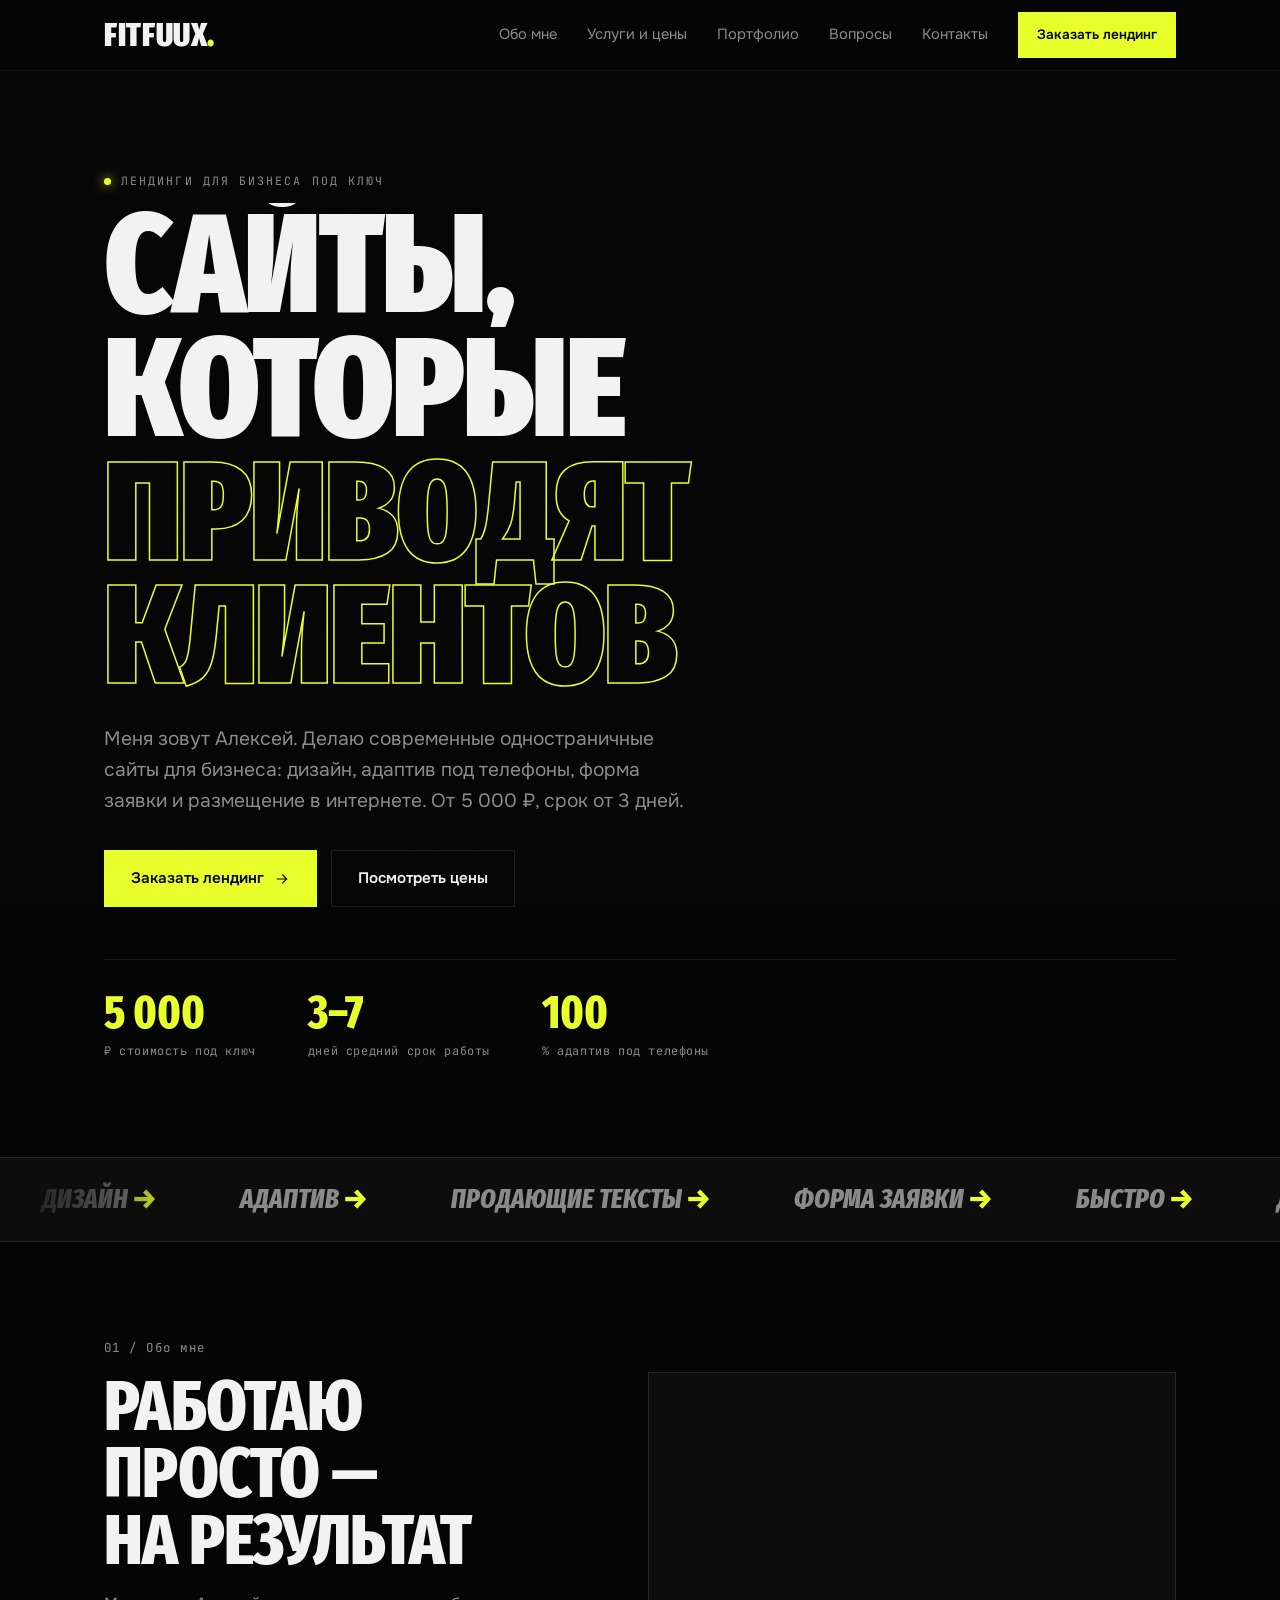
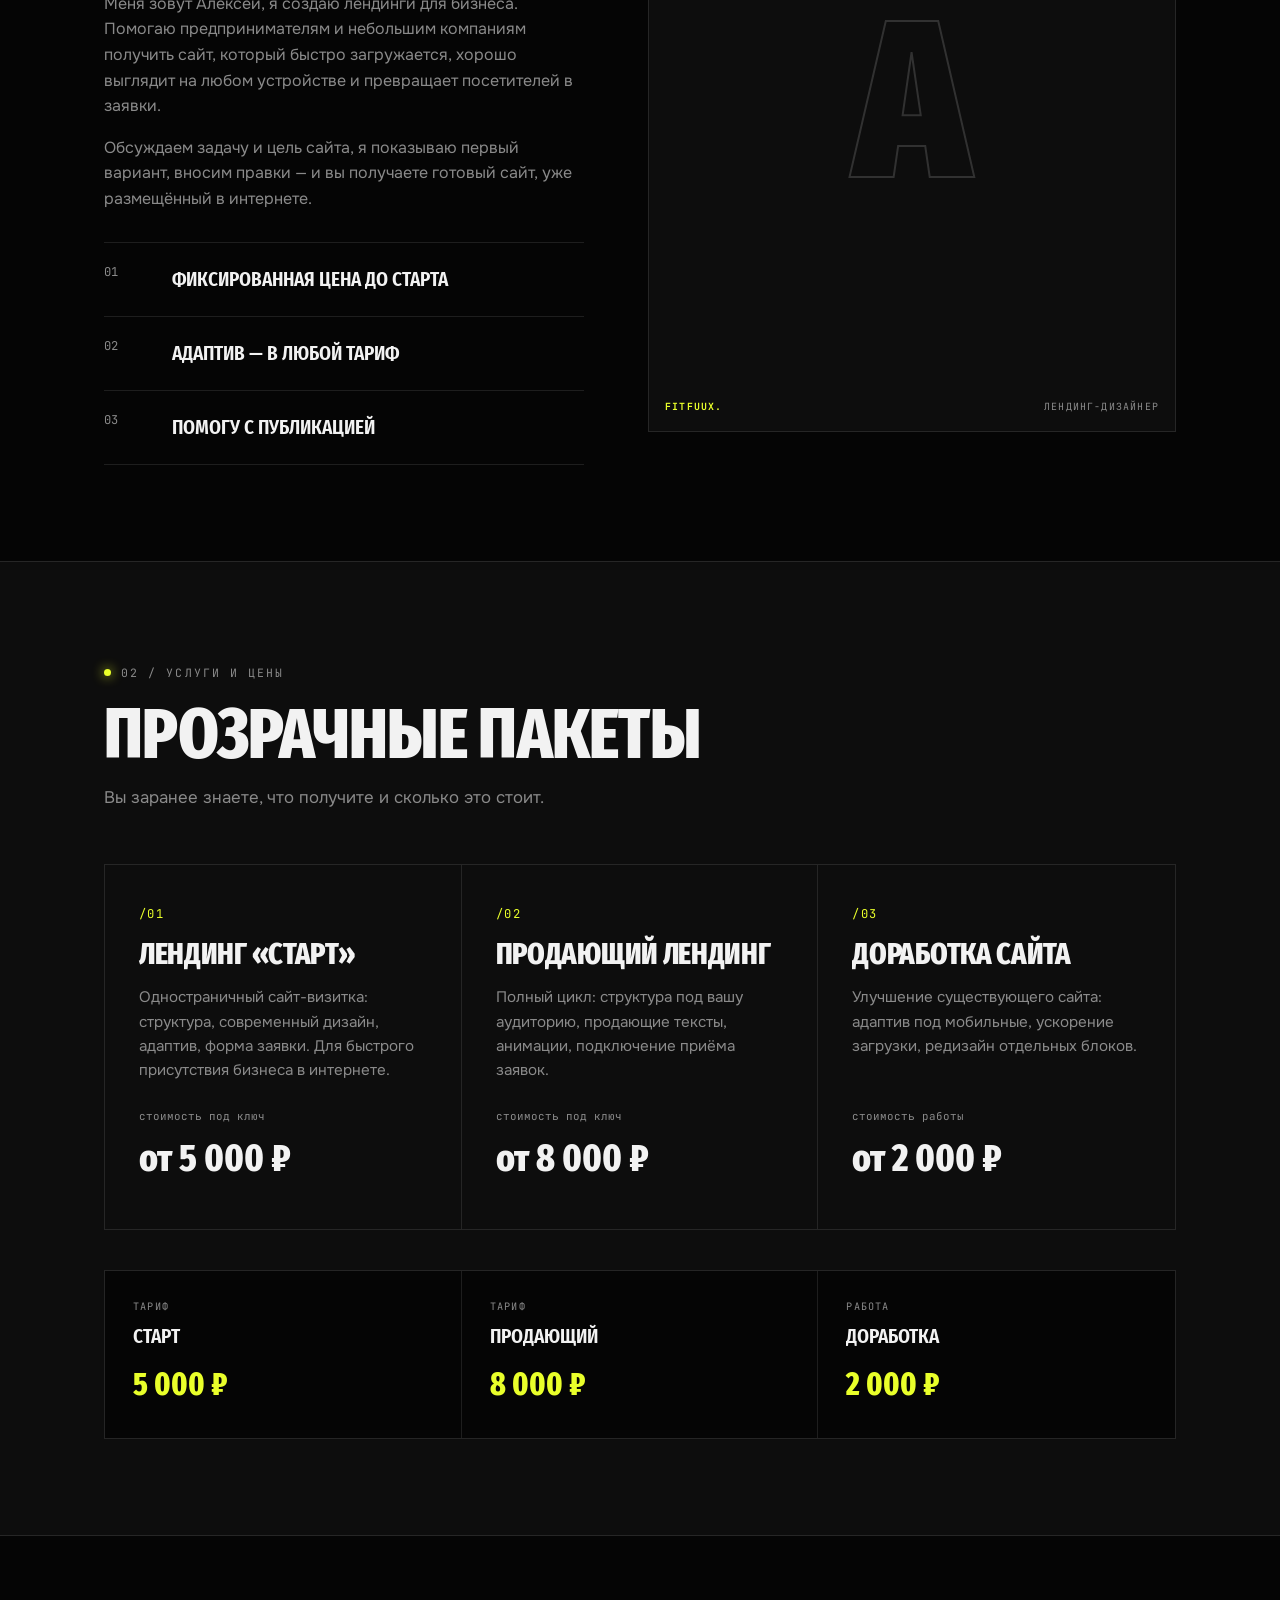
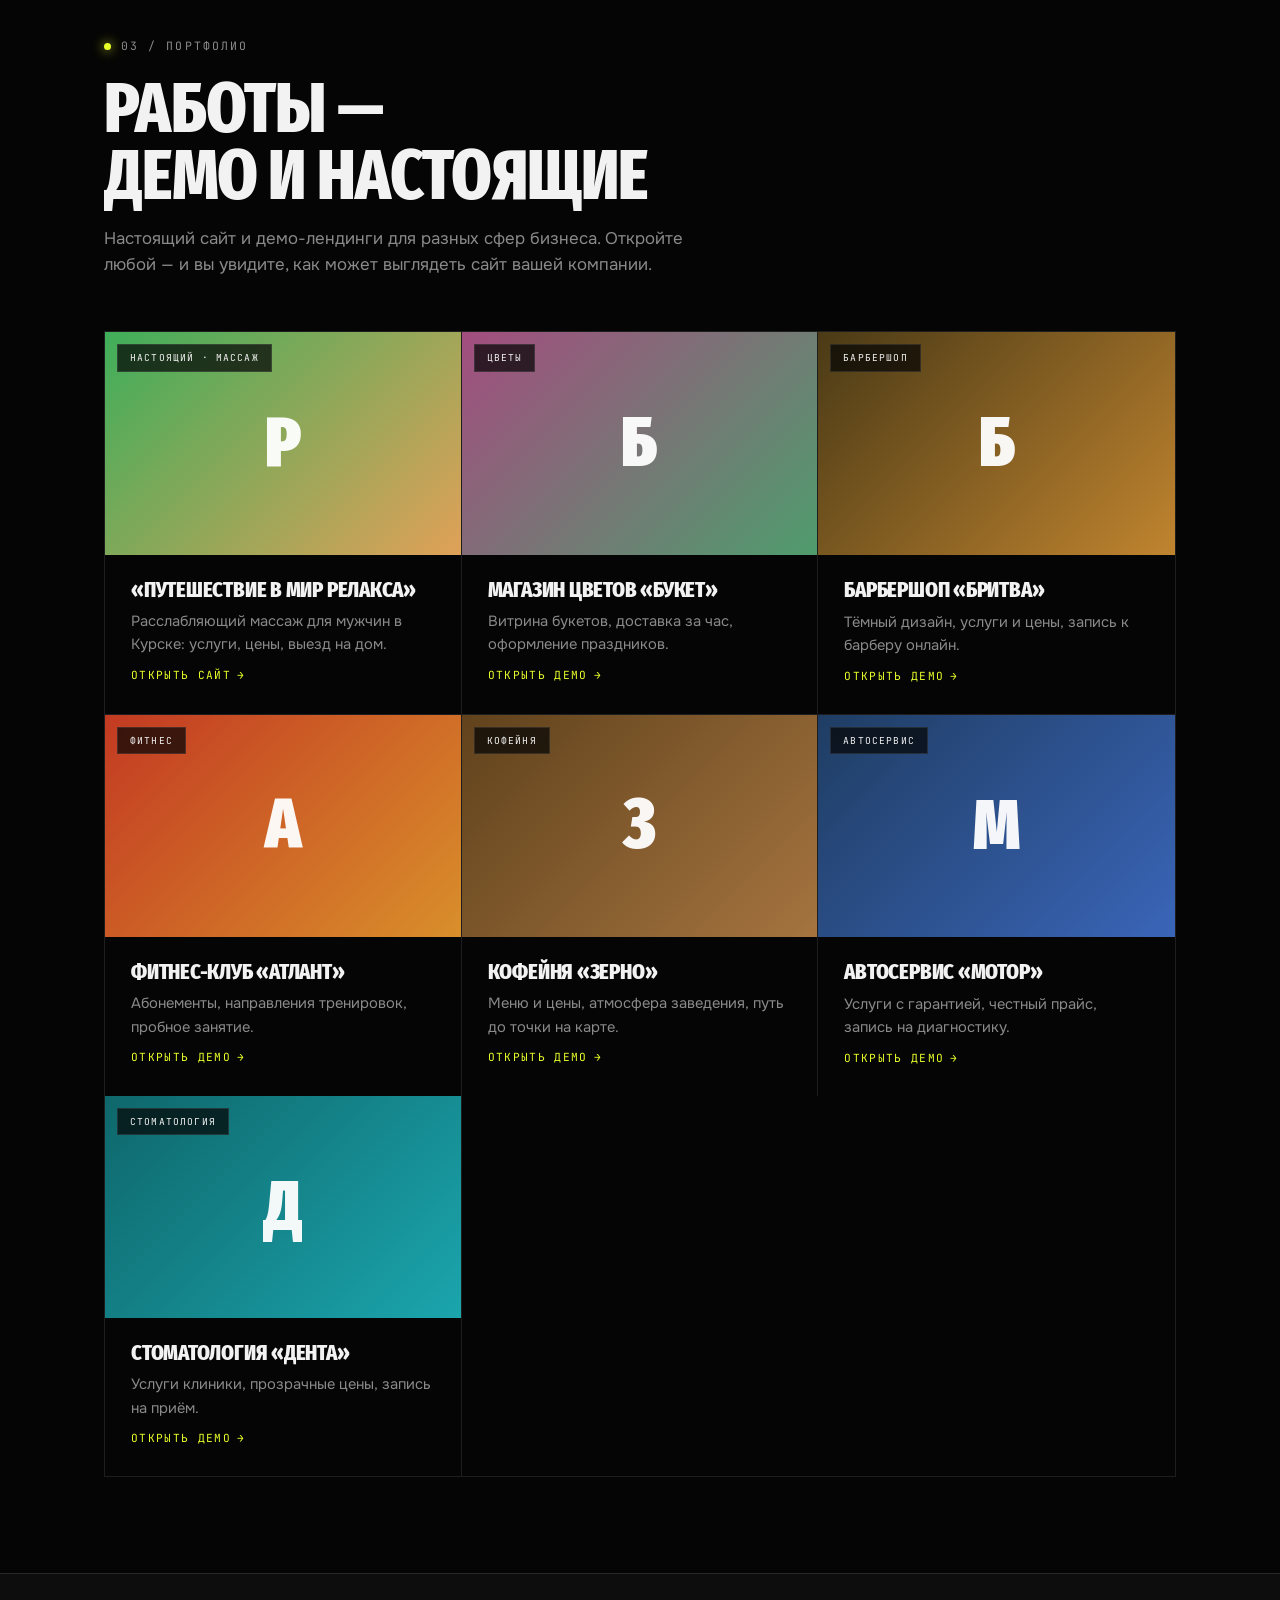
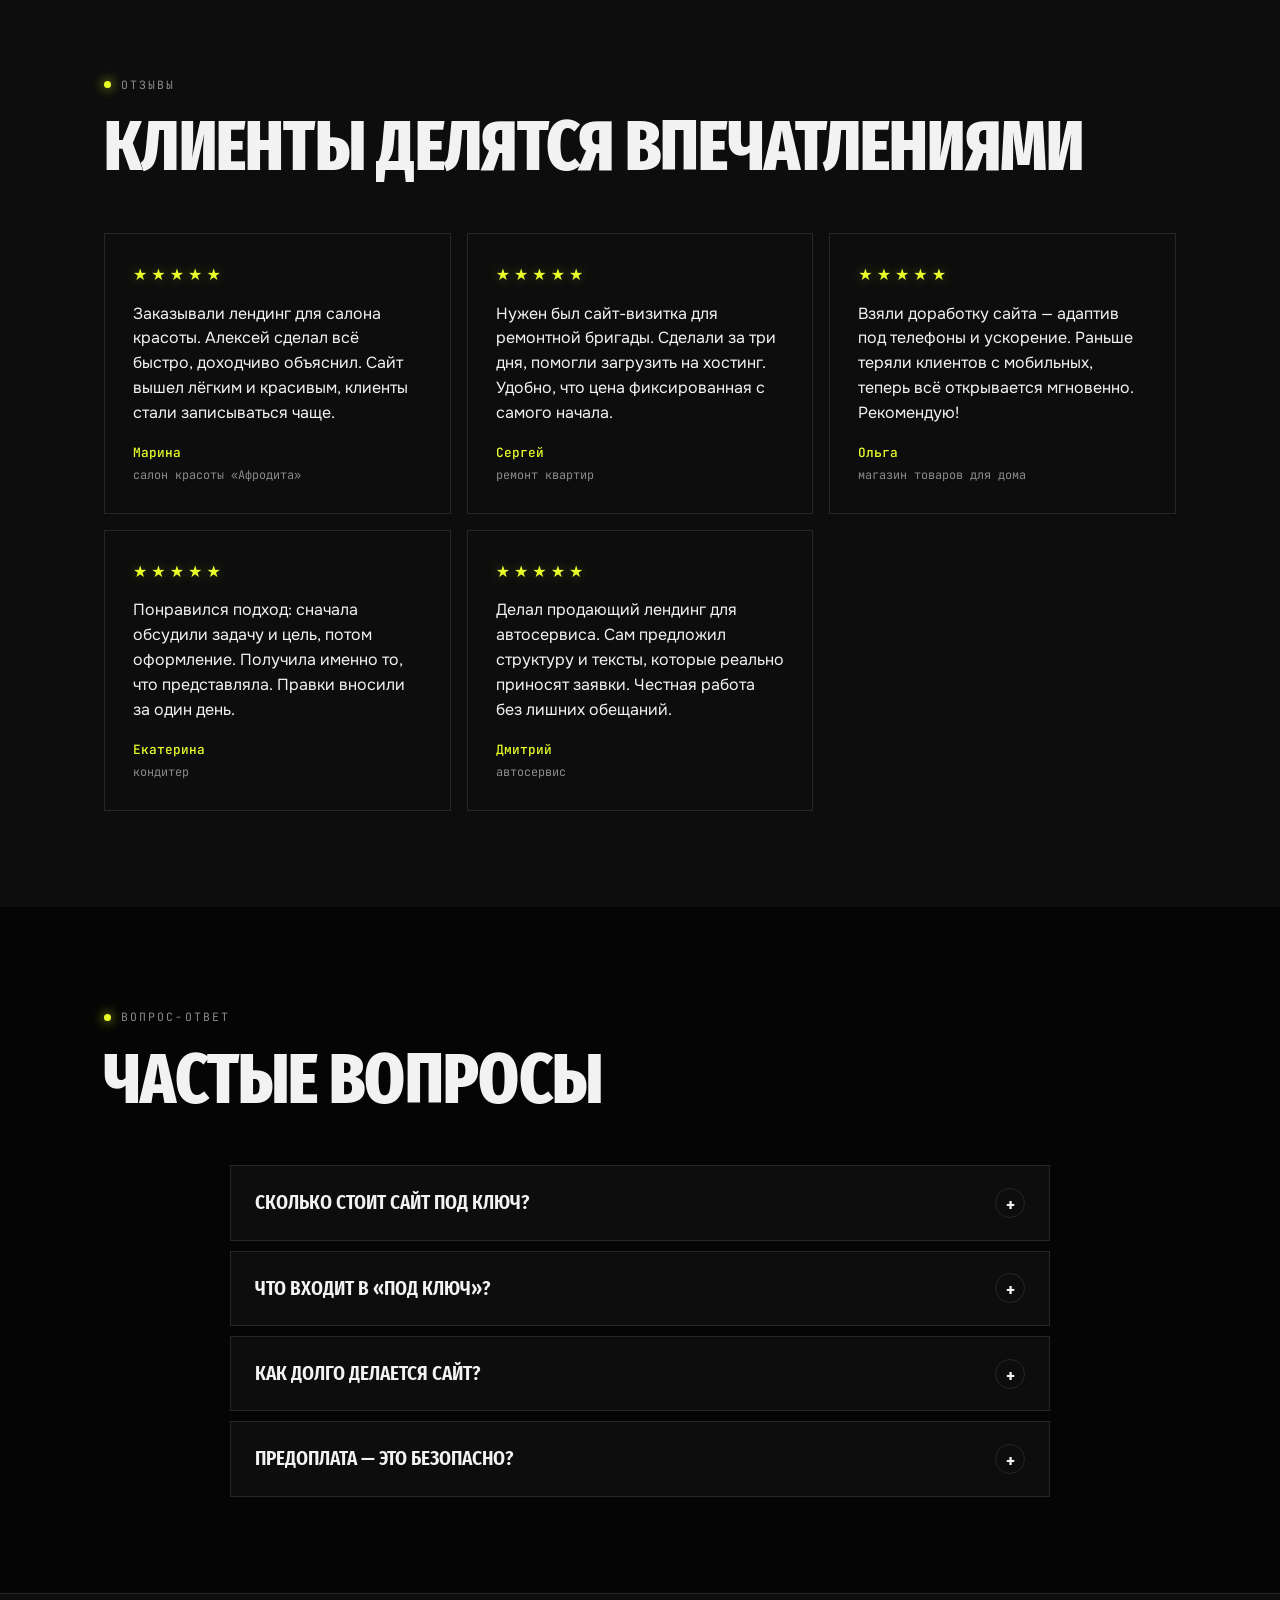
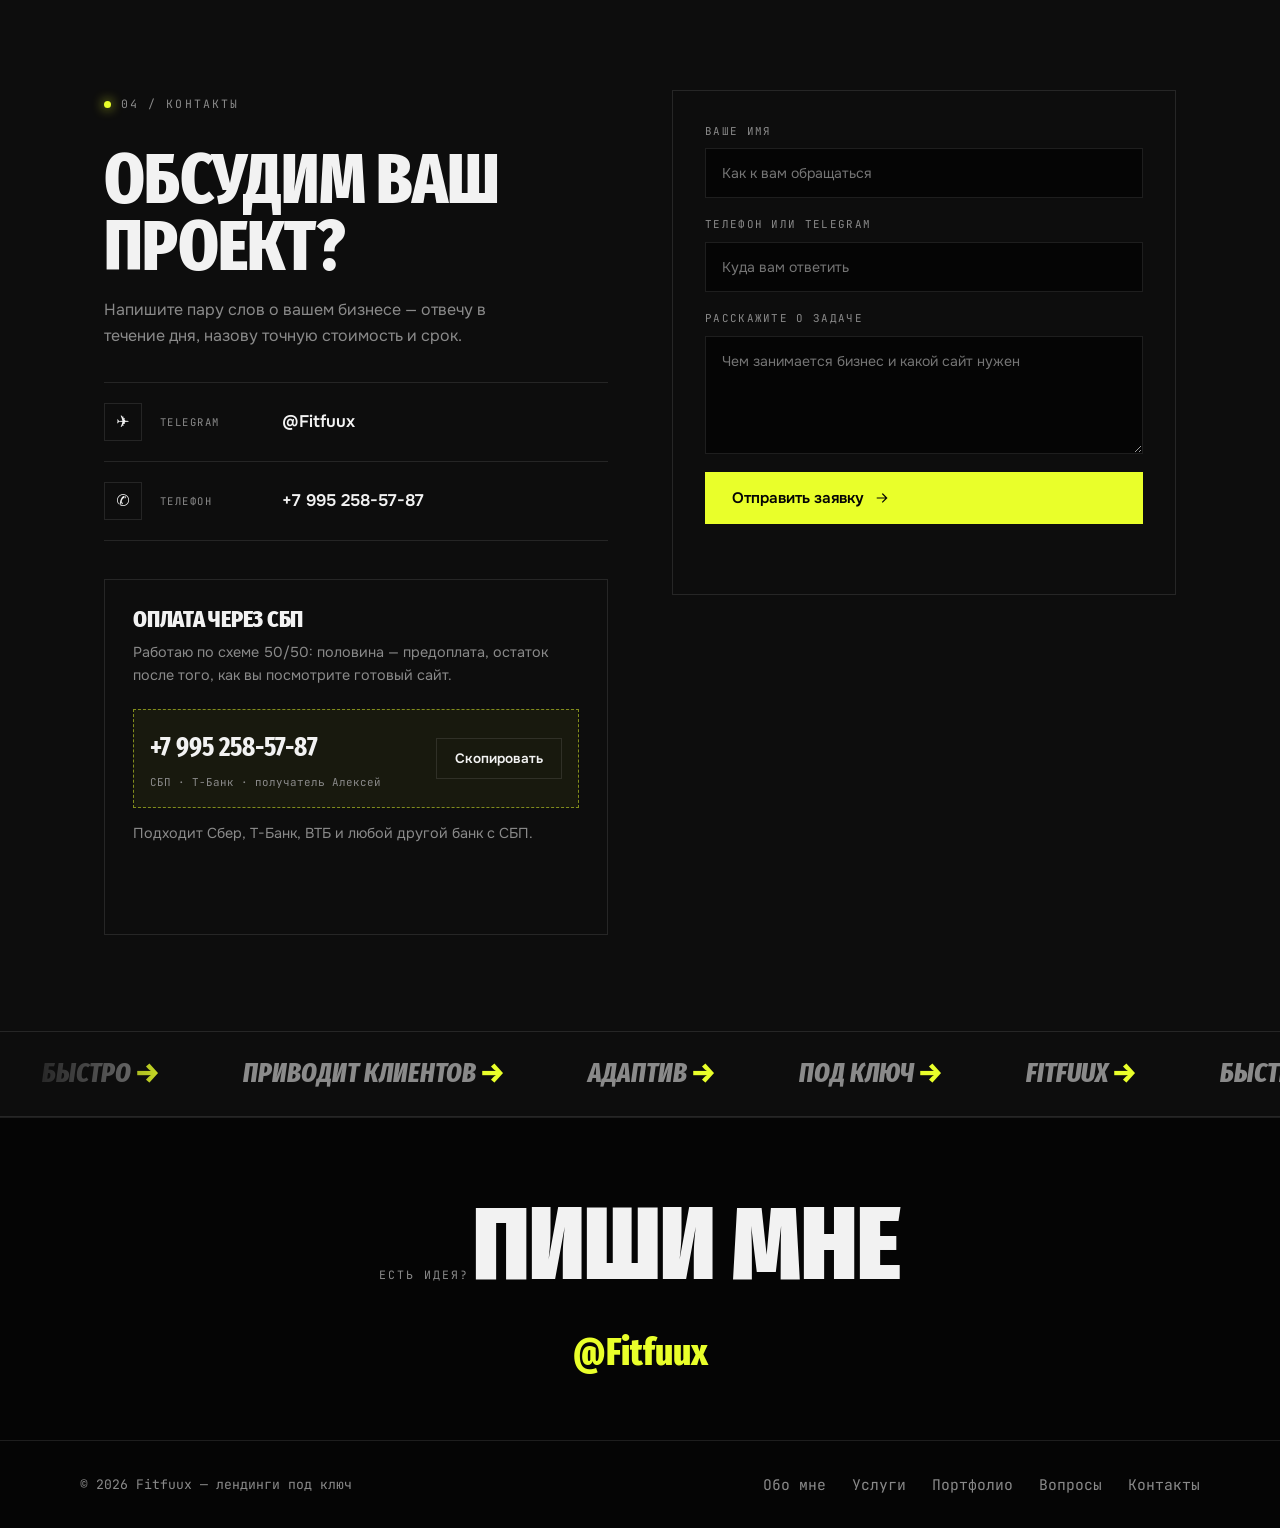
==== commit 8228db70: "Редизайн в стиле LIT Energy: кислотный акцент, экран загрузки, тикеры, секции" ====
--- a/index.html
+++ b/index.html
@@ -3,1303 +3,507 @@
 <head>
   <meta charset="UTF-8">
   <meta name="viewport" content="width=device-width, initial-scale=1.0, viewport-fit=cover">
-  <title>Алексей — создание лендингов для бизнеса под ключ</title>
+  <title>Fitfuux — создание лендингов для бизнеса под ключ</title>
   <meta name="description" content="Создам продающий лендинг для вашего бизнеса под ключ от 5 000 ₽: современный дизайн, адаптив под телефоны, форма заявки. Срок от 3 дней.">
-  <meta name="theme-color" content="#07070c">
+  <meta name="theme-color" content="#050505">
   <link rel="preconnect" href="https://fonts.googleapis.com">
   <link rel="preconnect" href="https://fonts.gstatic.com" crossorigin>
-  <link rel="stylesheet" href="https://fonts.googleapis.com/css2?family=Fira+Sans+Extra+Condensed:ital,wght@0,500;0,600;0,700;0,800;0,900;1,700;1,800&family=JetBrains+Mono:wght@400;500;700&family=Onest:wght@400;500;600&display=swap">
+  <link rel="stylesheet" href="https://fonts.googleapis.com/css2?family=Fira+Sans+Extra+Condensed:ital,wght@0,500;0,700;0,800;0,900;1,700;1,800&family=JetBrains+Mono:wght@400;500&family=Onest:wght@400;500;600&display=swap">
   <style>
     :root {
-      --bg: #07070c;
-      --bg-2: #0d0d15;
-      --surface: #12121c;
-      --line: rgba(255,255,255,.1);
-      --line-soft: rgba(255,255,255,.06);
-      --text: #f4f2ff;
-      --muted: #9a94b8;
-      --acid: #8b5cf6;
-      --acid-2: #d946ef;
-      --acid-3: #6366f1;
-      --acid-dim: rgba(139,92,246,.5);
-      --grad: linear-gradient(120deg,#8b5cf6 0%,#d946ef 55%,#6366f1 100%);
-      --grad-soft: linear-gradient(135deg,#a78bfa,#f0abfc);
-      --cond: "Fira Sans Extra Condensed", "Arial Narrow", sans-serif;
-      --mono: "JetBrains Mono", ui-monospace, monospace;
-      --body: "Onest", system-ui, -apple-system, sans-serif;
-      --container: 1160px;
-      --ease: cubic-bezier(.22,1,.36,1);
+      --bg:#050505; --bg-2:#0d0d0d; --line:rgba(255,255,255,.1); --line-soft:rgba(255,255,255,.05);
+      --text:#f2f2f2; --muted:#8a8a8a; --volt:#e9ff2a; --volt-dim:rgba(233,255,42,.18);
+      --cond:"Fira Sans Extra Condensed","Arial Narrow",sans-serif; --mono:"JetBrains Mono",monospace; --body:"Onest",system-ui,sans-serif;
+      --container:1120px; --ease:cubic-bezier(.2,.9,.2,1);
     }
-    * { margin:0; padding:0; box-sizing:border-box; }
-    html { scroll-behavior:smooth; overflow-x:hidden; }
-    body {
-      background: var(--bg);
-      color: var(--text);
-      font-family: var(--body);
-      font-size: 17px;
-      line-height: 1.6;
-      overflow-x:hidden;
-      -webkit-font-smoothing: antialiased;
-    }
-    /* Зерно поверх всего */
-    .grain {
-      position: fixed; inset:0; z-index:60; pointer-events:none; opacity:.06; mix-blend-mode:overlay;
-      background-image: url("data:image/svg+xml,%3Csvg xmlns='http://www.w3.org/2000/svg' width='200' height='200'%3E%3Cfilter id='n'%3E%3CfeTurbulence type='fractalNoise' baseFrequency='.9' numOctaves='2'/%3E%3C/filter%3E%3Crect width='100%25' height='100%25' filter='url(%23n)'/%3E%3C/svg%3E");
-      background-size: 200px 200px;
-    }
-    .container { max-width:var(--container); margin:0 auto; padding:0 28px; }
-    ::selection { background:var(--acid); color:#fff; }
-
-    h1,h2,h3 { font-family:var(--cond); font-weight:800; line-height:1.02; text-transform:uppercase; letter-spacing:.01em; }
-    .eyebrow {
-      font-family:var(--mono); font-size:.74rem; letter-spacing:.16em; text-transform:uppercase;
-      color:var(--muted); display:inline-flex; align-items:center; gap:10px; margin-bottom:22px;
-    }
-    .eyebrow .dot { width:7px; height:7px; border-radius:50%; background:var(--acid); box-shadow:0 0 12px var(--acid); animation:pulse 2s infinite; }
-    @keyframes pulse { 0%,100%{opacity:1} 50%{opacity:.35} }
-
-    .h-xl { font-size:clamp(2.4rem,6vw,4.2rem); margin-bottom:20px; }
-    .section { padding:110px 0; position:relative; }
-    .section__head { margin-bottom:56px; }
-    .section__head--row { display:flex; align-items:flex-end; justify-content:space-between; gap:30px; flex-wrap:wrap; }
+    *{margin:0;padding:0;box-sizing:border-box}
+    html{scroll-behavior:smooth;overflow-x:hidden}
+    body{background:var(--bg);color:var(--text);font-family:var(--body);font-size:16px;line-height:1.6;overflow-x:hidden;-webkit-font-smoothing:antialiased}
+    .grain{position:fixed;inset:0;z-index:70;pointer-events:none;opacity:.07;mix-blend-mode:overlay;background-image:url("data:image/svg+xml,%3Csvg xmlns='http://www.w3.org/2000/svg' width='200' height='200'%3E%3Cfilter id='n'%3E%3CfeTurbulence type='fractalNoise' baseFrequency='.9' numOctaves='2'/%3E%3C/filter%3E%3Crect width='100%25' height='100%25' filter='url(%23n)'/%3E%3C/svg%3E");background-size:200px 200px}
+    .wrap{max-width:var(--container);margin:0 auto;padding:0 24px}
+    ::selection{background:var(--volt);color:#050505}
+    h1,h2,h3{font-family:var(--cond);font-weight:800;line-height:.95;text-transform:uppercase;letter-spacing:-.01em}
+    .eyebrow{font-family:var(--mono);font-size:.72rem;letter-spacing:.18em;text-transform:uppercase;color:var(--muted);display:inline-flex;align-items:center;gap:10px;margin-bottom:20px}
+    .eyebrow .dot{width:7px;height:7px;border-radius:50%;background:var(--volt);box-shadow:0 0 12px var(--volt);animation:pulse 2s infinite}
+    @keyframes pulse{0%,100%{opacity:1}50%{opacity:.35}}
+    .h-xl{font-size:clamp(2.4rem,6vw,4.4rem);margin-bottom:16px}
+    section{padding:96px 0;position:relative}
+    .section-head{margin-bottom:52px}
+    .section-lead{color:var(--muted);max-width:620px;font-size:1.05rem}
 
     /* Кнопки */
-    .btn {
-      display:inline-flex; align-items:center; gap:12px; padding:16px 26px;
-      font-family:var(--body); font-weight:600; font-size:.95rem; text-decoration:none;
-      border:1px solid transparent; cursor:pointer; transition:transform .2s var(--ease), background .2s ease, color .2s ease, border-color .2s ease;
-      position:relative; overflow:hidden;
-    }
-    .btn .ico { width:16px; height:16px; flex-shrink:0; transition:transform .25s var(--ease); }
-    .btn:hover .ico { transform:translateX(4px); }
-    .btn--volt { background:var(--grad); color:#fff; background-size:160% auto; }
-    .btn--volt:hover { transform:translateY(-2px); box-shadow:0 16px 42px rgba(139,92,246,.45); background-position:right center; }
-    .btn--ghost { border-color:var(--line); color:var(--text); background:transparent; }
-    .btn--ghost:hover { border-color:var(--acid); color:var(--acid); transform:translateY(-2px); }
-    .btn--sm { padding:12px 20px; font-size:.88rem; }
-    .btn::before {
-      content:""; position:absolute; top:0; left:-100%; width:60%; height:100%;
-      background:linear-gradient(100deg,transparent,rgba(255,255,255,.35),transparent);
-      transform:skewX(-20deg); animation:sheen 4.5s infinite;
-    }
-    @keyframes sheen { 0%,60%{left:-100%} 100%{left:200%} }
+    .btn{display:inline-flex;align-items:center;gap:10px;padding:15px 26px;font-family:var(--body);font-weight:600;font-size:.95rem;text-decoration:none;border:1px solid transparent;cursor:pointer;transition:transform .2s var(--ease),background .2s,color .2s;position:relative}
+    .btn .ico{width:16px;height:16px;flex-shrink:0;transition:transform .25s var(--ease)}
+    .btn:hover .ico{transform:translateX(4px)}
+    .btn--volt{background:var(--volt);color:#050505}
+    .btn--volt:hover{transform:translateY(-2px);box-shadow:0 16px 40px rgba(233,255,42,.3)}
+    .btn--ghost{border-color:var(--line);color:var(--text);background:transparent}
+    .btn--ghost:hover{border-color:var(--volt);color:var(--volt);transform:translateY(-2px)}
+    .btn--sm{padding:11px 18px;font-size:.85rem}
 
     /* Хедер */
-    .site-header { position:sticky; top:0; z-index:50; background:rgba(10,10,11,.82); backdrop-filter:blur(16px); border-bottom:1px solid var(--line-soft); }
-    .hdr-inner { display:flex; align-items:center; justify-content:space-between; min-height:74px; gap:24px; }
-    .logo { display:inline-flex; align-items:center; gap:12px; text-decoration:none; color:var(--text); line-height:1; }
-    .logo .fit {
-      font-family:var(--cond); font-weight:900; text-transform:uppercase;
-      font-size:2rem; letter-spacing:.02em; color:var(--text); transition:letter-spacing .3s var(--ease);
-    }
-    .logo .fit .x { color:var(--acid); }
-    .logo:hover .fit { letter-spacing:.06em; }
-    .logo .tag { font-family:var(--mono); font-size:.62rem; color:var(--muted); letter-spacing:.18em; text-transform:uppercase; border-left:2px solid var(--acid); padding-left:10px; line-height:1.35; }
-    .site-nav { display:flex; align-items:center; gap:32px; }
-    .site-nav > a { color:var(--muted); text-decoration:none; font-size:.92rem; font-weight:500; position:relative; padding:6px 0; transition:color .2s ease; }
-    .site-nav > a:hover { color:var(--text); }
-    .site-nav > a::after { content:""; position:absolute; left:0; bottom:0; width:0; height:2px; background:var(--acid); transition:width .3s var(--ease); }
-    .site-nav > a:hover::after { width:100%; }
-    .site-nav > a.btn::after { display:none; }
-    .burger {
-      display:none; flex-direction:column; gap:6px; background:none; border:1px solid var(--line);
-      padding:13px 12px; cursor:pointer; border-radius:4px;
-    }
-    .burger i { width:22px; height:2px; background:var(--text); transition:transform .25s var(--ease), opacity .2s ease; }
-    .burger.is-open i:nth-child(1){ transform:translateY(8px) rotate(45deg); }
-    .burger.is-open i:nth-child(2){ transform:translateY(0) rotate(-45deg); }
+    header{position:sticky;top:0;z-index:40;background:rgba(5,5,5,.85);-webkit-backdrop-filter:blur(14px);backdrop-filter:blur(14px);border-bottom:1px solid var(--line-soft)}
+    .hdr{display:flex;align-items:center;justify-content:space-between;min-height:70px;gap:24px}
+    .logo{font-family:var(--cond);font-weight:900;font-size:2rem;text-transform:uppercase;letter-spacing:.02em;color:var(--text);text-decoration:none;line-height:1}
+    .logo b{color:var(--volt);font-weight:900}
+    nav{display:flex;align-items:center;gap:30px}
+    nav>a{color:var(--muted);text-decoration:none;font-size:.92rem;position:relative;transition:color .2s}
+    nav>a:hover{color:var(--text)}
+    nav>a.btn{color:#050505}
+    .burger{display:none;flex-direction:column;gap:5px;background:none;border:none;padding:10px;cursor:pointer}
+    .burger i{width:22px;height:2px;background:var(--text);border-radius:2px;transition:.25s}
+    .burger.is-open i:nth-child(1){transform:translateY(7px) rotate(45deg)}
+    .burger.is-open i:nth-child(2){opacity:0}
+    .burger.is-open i:nth-child(3){transform:translateY(-7px) rotate(-45deg)}
+    @media(max-width:900px){.burger{display:flex}nav{display:none;position:absolute;top:70px;left:0;right:0;flex-direction:column;background:var(--bg-2);border-bottom:1px solid var(--line);padding:16px 24px;align-items:stretch}nav.is-open{display:flex}nav>a{padding:13px 0;border-bottom:1px solid var(--line-soft)}nav>a.btn{margin-top:14px;text-align:center;border:none}}
 
     /* Hero */
-    .hero { position:relative; padding:120px 0 90px; overflow:hidden; }
-    .hero::before {
-      content:""; position:absolute; inset:0; pointer-events:none;
-      background:
-        radial-gradient(700px 520px at 80% 0%, rgba(139,92,246,.20), transparent 60%),
-        radial-gradient(600px 500px at 8% 90%, rgba(255,255,255,.035), transparent 60%);
-    }
-    .hero-type { font-family:var(--cond); font-weight:900; line-height:.9; text-transform:uppercase; font-size:clamp(4.5rem,14vw,11rem); letter-spacing:-.01em; margin:-10px 0 6px; }
-    .hero-type .t-line { display:block; overflow:hidden; }
-    .hero-type .t-line > span { display:inline-block; animation:rise 1s var(--ease) both; }
-    .hero-type .t-line > span b { display:inline-block; opacity:0; transform:translateY(110%); animation:charRise .7s var(--ease) forwards; }
-    .hero-type .t-line > span b.w { white-space:nowrap; }
-    @keyframes charRise { to { opacity:1; transform:none; } }
-    .hero-type .t-line--2 { color:transparent; -webkit-text-stroke:1.5px var(--acid-2); background:linear-gradient(120deg,#a78bfa,#f0abfc); -webkit-background-clip:text; background-clip:text; -webkit-text-fill-color:transparent; margin-bottom:30px; }
-    @keyframes rise { from { transform:translateY(110%); opacity:0 } to { transform:none; opacity:1 } }
-    .hero-sr { position:absolute; width:1px; height:1px; overflow:hidden; clip:rect(0 0 0 0); clip-path:inset(50%); white-space:nowrap; }
-    .hero-grid { display:grid; grid-template-columns:1.3fr .7fr; gap:60px; align-items:center; margin-top:28px; }
-    .hero-lead { color:var(--muted); font-size:clamp(1rem,1.7vw,1.18rem); max-width:560px; margin-bottom:36px; }
-    .hero-sides { display:flex; flex-wrap:wrap; gap:28px; }
-    .hero-stats { display:grid; grid-template-columns:1fr; gap:26px; border-left:1px solid var(--line); padding-left:34px; }
-    .hero-stat dt { font-family:var(--cond); font-size:clamp(2.2rem,4vw,3rem); font-weight:800; color:var(--acid); line-height:1; }
-    .hero-stat dd { font-family:var(--mono); font-size:.78rem; color:var(--muted); letter-spacing:.05em; margin-top:8px; }
-    .hero-visual { position:relative; display:flex; flex-wrap:wrap; align-items:center; justify-content:center; gap:20px; }
-    .hero-panel {
-      width:260px; aspect-ratio:3/4; border:1px solid var(--line); background:linear-gradient(160deg,#14141d,#0c0c12);
-      display:flex; flex-direction:column; align-items:center; justify-content:center; gap:18px;
-      position:relative; overflow:hidden;
-    }
-    .hero-panel::before { content:""; position:absolute; inset:0; background:radial-gradient(circle at 50% 20%, rgba(217,70,239,.18), transparent 60%); }
-    .hero-panel .big { font-family:var(--cond); font-size:6.5rem; font-weight:900; color:transparent; -webkit-text-stroke:2px var(--acid); line-height:1; animation:sway 6s ease-in-out infinite; }
-    @keyframes sway { 0%,100%{transform:rotate(-3deg)} 50%{transform:rotate(3deg)} }
-    .hero-panel .bar { width:140px; height:4px; background:var(--line); position:relative; overflow:hidden; }
-    .hero-panel .bar::after { content:""; position:absolute; inset:0; width:50%; background:var(--acid); animation:bar 2.6s ease-in-out infinite; transform-origin:left; }
-    @keyframes bar { 0%,100%{transform:scaleX(.2); transform-origin:left} 50%{transform:scaleX(1); transform-origin:right} }
-    .hero-panel .lbl { font-family:var(--mono); font-size:.72rem; letter-spacing:.2em; text-transform:uppercase; color:var(--muted); }
-    .hc-corner { position:absolute; width:14px; height:14px; border:2px solid var(--acid); opacity:.7; }
-    .hc-tl { top:-4px; left:-4px; border-right:none; border-bottom:none; }
-    .hc-br { bottom:-4px; right:-4px; border-left:none; border-top:none; }
-    .corner-tag {
-      padding:8px 14px; background:#13131d; border:1px solid var(--line);
-      font-family:var(--mono); font-size:.68rem; letter-spacing:.1em; color:var(--text);
-      display:inline-flex; align-items:center; gap:6px; white-space:nowrap;
-    }
-    .corner-tag::before { content:""; width:6px; height:6px; border-radius:50%; background:var(--acid); flex-shrink:0; }
-    .corner-tag.c2 { color:var(--acid); }
-    .corner-tag.c2::before { background:var(--text); }
-    .corner-tags { display:flex; flex-wrap:wrap; justify-content:center; gap:10px; margin-top:18px; }
-    @keyframes floaty { 0%,100%{transform:translateY(0)} 50%{transform:translateY(-4px)} }
-    .corner-tag { animation:floaty 5s ease-in-out infinite; }
-    .corner-tag:nth-child(2) { animation-delay:.6s; color:var(--acid); }
-    .corner-tag:nth-child(3) { animation-delay:1.2s; }
+    .hero{overflow:hidden;position:relative}
+    .hero-type{font-family:var(--cond);font-weight:900;text-transform:uppercase;line-height:.88;font-size:clamp(3.4rem,11vw,9rem);letter-spacing:-.01em;margin:-8px 0 26px}
+    .hero-type .line{display:block;overflow:hidden}
+    .hero-type .line>span{display:inline-block;transform:translateY(110%);animation:rise .9s var(--ease) both}
+    .hero-type .line--2{color:transparent;-webkit-text-stroke:1.5px var(--volt);animation:fade .4s .3s both}
+    @keyframes rise{from{transform:translateY(110%)}to{transform:none}}
+    @keyframes fade{from{opacity:0}to{opacity:1}}
+    .hero-lead{color:var(--muted);font-size:clamp(1rem,1.8vw,1.2rem);max-width:600px;margin-bottom:34px}
+    .hero-actions{display:flex;gap:14px;flex-wrap:wrap;margin-bottom:52px}
+    .hero-stats{display:flex;flex-wrap:wrap;gap:52px;border-top:1px solid var(--line);padding-top:30px}
+    .hero-stat dt{font-family:var(--cond);font-size:clamp(2rem,3.6vw,3rem);font-weight:800;color:var(--volt);line-height:1}
+    .hero-stat dd{font-family:var(--mono);font-size:.74rem;color:var(--muted);margin-top:6px;letter-spacing:.05em}
 
     /* Тикер */
-    .ticker { border-top:1px solid var(--line); border-bottom:1px solid var(--line); background:var(--bg-2); overflow:hidden; }
-    .ticker__track { display:flex; width:max-content; white-space:nowrap; animation:tick 28s linear infinite; padding:18px 0; }
-    .ticker:hover .ticker__track { animation-play-state:paused; }
-    .ticker__track span {
-      font-family:var(--cond); font-style:italic; font-weight:800; text-transform:uppercase;
-      font-size:1.6rem; color:var(--muted); margin:0 40px; letter-spacing:.02em;
-    }
-    .ticker__track b { color:var(--acid); font-weight:900; }
-    @keyframes tick { to { transform:translateX(-50%); } }
-
-    /* About — нумерованный список */
-    .about-grid { display:grid; grid-template-columns:1fr 1fr; gap:70px; align-items:start; }
-    .about-num { font-family:var(--mono); font-size:.8rem; color:var(--acid); letter-spacing:.1em; margin-bottom:18px; }
-    .about-text > p { color:var(--muted); margin-bottom:16px; max-width:520px; }
-    .about-list { list-style:none; border-top:1px solid var(--line); margin-top:34px; }
-    .about-list li { display:grid; grid-template-columns:52px 1fr; gap:22px; padding:22px 0; border-bottom:1px solid var(--line); align-items:center; }
-    .about-list .n { font-family:var(--mono); font-size:.8rem; color:var(--muted); }
-    .about-list .t { font-family:var(--cond); font-size:1.3rem; font-weight:600; text-transform:uppercase; letter-spacing:.02em; }
-    .about-list li:hover .t { color:var(--acid); }
-    .about-list li { transition:padding-left .3s var(--ease), background .3s ease; }
-    .about-list li:hover { padding-left:12px; background:linear-gradient(90deg,rgba(139,92,246,.10),transparent); }
-    .about-stats { display:grid; grid-template-columns:repeat(3,1fr); gap:16px; margin-top:34px; }
-    .astat { border:1px solid var(--line); padding:18px 20px; text-align:left; background:var(--bg-2); }
-    .astat b { font-family:var(--cond); font-size:2.2rem; font-weight:800; color:var(--acid); display:block; line-height:1; }
-    .astat span { font-family:var(--mono); font-size:.7rem; color:var(--muted); letter-spacing:.05em; display:block; margin-top:8px; }
-    .about-photo {
-      position:relative; aspect-ratio:4/5; border:1px solid var(--line); background:#0e0e16;
-      display:flex; align-items:center; justify-content:center; overflow:hidden;
-    }
-    .about-photo::before { content:""; position:absolute; inset:0; background:repeating-linear-gradient(135deg, rgba(255,255,255,.03) 0 2px, transparent 2px 12px); }
-    .about-photo .mono { font-family:var(--cond); font-size:13rem; font-weight:900; color:transparent; -webkit-text-stroke:2px rgba(255,255,255,.18); line-height:1; position:relative; }
-    .about-photo .mono-over { position:absolute; font-family:var(--cond); font-size:13rem; font-weight:900; color:var(--acid); line-height:1; opacity:0; transform:translateY(20px); transition:opacity .4s ease, transform .4s var(--ease); mix-blend-mode:screen; }
-    .about-photo:hover .mono-over { opacity:.9; transform:none; }
-    .about-photo .cap { position:absolute; bottom:0; left:0; right:0; padding:18px; display:flex; justify-content:space-between; font-family:var(--mono); font-size:.66rem; letter-spacing:.14em; text-transform:uppercase; color:var(--muted); }
-    .about-photo .cap b { color:var(--acid); }
-
-    /* Cards — цены */
-    .cards { display:grid; grid-template-columns:repeat(3,1fr); gap:0; border:1px solid var(--line); }
-    .card { padding:40px 36px; border-right:1px solid var(--line); background:var(--bg); display:flex; flex-direction:column; gap:18px; position:relative; transition:background .3s ease; }
-    .card:last-child { border-right:none; }
-    .card:hover { background:var(--bg-2); }
-    .card .c-num { font-family:var(--mono); font-size:.74rem; color:var(--acid); letter-spacing:.12em; }
-    .card h3 { font-size:clamp(1.5rem,2.6vw,2rem); }
-    .card p { color:var(--muted); font-size:.95rem; flex:1; }
-    .card-price { font-family:var(--cond); font-size:2.4rem; font-weight:800; color:var(--text); margin-top:auto; padding-top:12px; }
-    .card-price small { font-family:var(--mono); font-size:.7rem; color:var(--muted); font-weight:400; display:block; margin-bottom:2px; }
-    .card::after { content:""; position:absolute; top:0; left:0; right:0; height:3px; background:var(--acid); transform:scaleX(0); transform-origin:left; transition:transform .4s var(--ease); }
-    .card:hover::after { transform:scaleX(1); }
+    .ticker{border-top:1px solid var(--line);border-bottom:1px solid var(--line);background:var(--bg-2);overflow:hidden}
+    .ticker-track{display:flex;width:max-content;white-space:nowrap;animation:tick 26s linear infinite;padding:20px 0;-webkit-mask-image:linear-gradient(90deg,transparent,#000 8%,#000 92%,transparent);mask-image:linear-gradient(90deg,transparent,#000 8%,#000 92%,transparent)}
+    .ticker:hover .ticker-track{animation-play-state:paused}
+    .ticker-track span{font-family:var(--cond);font-style:italic;font-weight:800;text-transform:uppercase;font-size:1.7rem;color:var(--muted);margin:0 42px}
+    .ticker-track b{color:var(--volt);font-weight:900}
+    @keyframes tick{to{transform:translateX(-50%)}}
+
+    /* Reveal */
+    .rv{opacity:0;transform:translateY(28px);filter:blur(6px);transition:opacity .8s var(--ease),transform .8s var(--ease),filter .8s ease}
+    .rv.in{opacity:1;transform:none;filter:blur(0)}
+    [data-d="1"]{transition-delay:.1s}[data-d="2"]{transition-delay:.2s}[data-d="3"]{transition-delay:.3s}
+
+    /* Обо мне */
+    .about{display:grid;grid-template-columns:1fr 1.1fr;gap:64px;align-items:center}
+    .about-photo{position:relative;aspect-ratio:4/5;border:1px solid var(--line);background:var(--bg-2);display:flex;align-items:center;justify-content:center;overflow:hidden}
+    .about-photo .mono{font-family:var(--cond);font-size:14rem;font-weight:900;color:transparent;-webkit-text-stroke:2px rgba(255,255,255,.15);line-height:1}
+    .about-photo .mono-over{position:absolute;font-size:14rem;font-weight:900;color:var(--volt);opacity:0;transition:opacity .4s;mix-blend-mode:screen;font-family:var(--cond)}
+    .about-photo:hover .mono-over{opacity:.9}
+    .about-photo .cap{position:absolute;bottom:0;left:0;right:0;padding:16px;display:flex;justify-content:space-between;font-family:var(--mono);font-size:.62rem;letter-spacing:.12em;text-transform:uppercase;color:var(--muted)}
+    .about-photo .cap b{color:var(--volt)}
+    .about-text>p{color:var(--muted);margin-bottom:16px;max-width:520px}
+    .about-num{font-family:var(--mono);font-size:.78rem;color:var(--volt);letter-spacing:.12em;margin-bottom:16px}
+    .about-list{list-style:none;border-top:1px solid var(--line);margin-top:30px}
+    .about-list li{display:grid;grid-template-columns:48px 1fr;gap:20px;padding:20px 0;border-bottom:1px solid var(--line);transition:padding-left .3s var(--ease)}
+    .about-list li:hover{padding-left:12px}
+    .about-list .n{font-family:var(--mono);font-size:.76rem;color:var(--muted)}
+    .about-list .t{font-family:var(--cond);font-size:1.3rem;font-weight:600;text-transform:uppercase}
+    .about-list li:hover .t{color:var(--volt)}
+
+    /* Цены */
+    .cards{display:grid;grid-template-columns:repeat(3,1fr);gap:0;border:1px solid var(--line)}
+    .card{padding:40px 34px;border-right:1px solid var(--line);position:relative;display:flex;flex-direction:column;gap:16px;transition:background .3s}
+    .card:last-child{border-right:none}
+    .card:hover{background:var(--bg-2)}
+    .card .c-num{font-family:var(--mono);font-size:.76rem;color:var(--volt);letter-spacing:.12em}
+    .card h3{font-size:clamp(1.4rem,2.4vw,1.9rem)}
+    .card p{color:var(--muted);font-size:.95rem;flex:1}
+    .card-price{font-family:var(--cond);font-size:2.4rem;font-weight:800;margin-top:auto;padding-top:10px}
+    .card-price small{font-family:var(--mono);font-size:.68rem;color:var(--muted);font-weight:400;display:block;margin-bottom:2px}
+    .card::after{content:"";position:absolute;top:0;left:0;right:0;height:3px;background:var(--volt);transform:scaleX(0);transform-origin:left;transition:transform .4s var(--ease)}
+    .card:hover::after{transform:scaleX(1)}
+    @media(max-width:900px){.cards,.pf-grid{grid-template-columns:1fr}.card{border-right:none;border-bottom:1px solid var(--line)}.card:last-child{border-bottom:none}}
 
     /* Портфолио */
-    .pf-grid { display:grid; grid-template-columns:repeat(3,1fr); gap:0; border:1px solid var(--line); }
-    .pf-card { display:flex; flex-direction:column; text-decoration:none; color:var(--text); border-right:1px solid var(--line); border-bottom:1px solid var(--line); position:relative; overflow:hidden; }
-    .pf-card:nth-child(3n){ border-right:none; }
-    .pf-card:nth-child(n+4){ border-bottom:none; }
-    .pf-card .pf-thumb {
-      aspect-ratio:16/10; display:flex; align-items:center; justify-content:center; position:relative; overflow:hidden;
-    }
-    .pf-card .pf-thumb::before { content:""; position:absolute; inset:0; transition:transform .5s var(--ease); }
-    .pf-card:hover .pf-thumb::before { transform:scale(1.08); }
-    .pf-card .pf-mono { font-family:var(--cond); font-size:4.5rem; font-weight:900; color:rgba(255,255,255,.95); position:relative; z-index:1; transition:transform .45s var(--ease); }
-    .pf-card:hover .pf-mono { transform:rotate(-6deg) scale(1.1); }
-    .pf-card .pf-tag {
-      position:absolute; top:14px; left:14px; z-index:2; background:rgba(10,10,11,.75); border:1px solid var(--line);
-      padding:6px 12px; font-family:var(--mono); font-size:.64rem; letter-spacing:.12em; text-transform:uppercase; color:var(--text);
-      backdrop-filter:blur(4px);
-    }
-    .pf-body { padding:26px 28px 30px; display:grid; gap:10px; }
-    .pf-body h3 { font-size:1.4rem; }
-    .pf-body p { color:var(--muted); font-size:.9rem; }
-    .pf-link { font-family:var(--mono); font-size:.72rem; letter-spacing:.12em; text-transform:uppercase; color:var(--acid); display:inline-flex; align-items:center; gap:8px; margin-top:6px; }
-    .pf-link .arr { display:inline-block; transition:transform .3s var(--ease); }
-    .pf-card:hover .pf-link .arr { transform:translateX(6px); }
-    .pf-thumb-florist::before { background:linear-gradient(135deg,#a34d7f,#4f9c6d); }
-    .pf-thumb-barber::before { background:linear-gradient(135deg,#4a3a16,#c0842f); }
-    .pf-thumb-fitness::before { background:linear-gradient(135deg,#c33a22,#d98f2b); }
-    .pf-thumb-coffee::before { background:linear-gradient(135deg,#60421c,#a5743f); }
-    .pf-thumb-auto::before { background:linear-gradient(135deg,#1f3d63,#3a65b8); }
-    .pf-thumb-dent::before { background:linear-gradient(135deg,#0e676b,#1ba5ad); }
-    .pf-thumb-relax::before { background:linear-gradient(135deg,#3fae5a,#e0a158); }
+    .pf-grid{display:grid;grid-template-columns:repeat(3,1fr);gap:0;border:1px solid var(--line)}
+    .pf-card{display:flex;flex-direction:column;text-decoration:none;color:var(--text);border-right:1px solid var(--line);border-bottom:1px solid var(--line);overflow:hidden;transition:transform .25s var(--ease)}
+    .pf-card:nth-child(3n){border-right:none}
+    .pf-card:nth-child(n+4){border-bottom:none}
+    .pf-card:hover{transform:translateY(-4px)}
+    .pf-thumb{aspect-ratio:16/10;display:flex;align-items:center;justify-content:center;position:relative;overflow:hidden}
+    .pf-thumb::before{content:"";position:absolute;inset:0;transition:transform .5s var(--ease)}
+    .pf-card:hover .pf-thumb::before{transform:scale(1.06)}
+    .pf-mono{font-family:var(--cond);font-size:4.4rem;font-weight:900;color:rgba(255,255,255,.95);position:relative;z-index:1}
+    .pf-tag{position:absolute;top:12px;left:12px;z-index:2;background:rgba(5,5,5,.72);border:1px solid var(--line);padding:5px 12px;font-family:var(--mono);font-size:.6rem;letter-spacing:.12em;text-transform:uppercase;color:var(--text);backdrop-filter:blur(4px)}
+    .pf-body{padding:24px 26px 28px;display:grid;gap:10px}
+    .pf-body h3{font-size:1.4rem}
+    .pf-body p{color:var(--muted);font-size:.92rem}
+    .pf-link{font-family:var(--mono);font-size:.7rem;letter-spacing:.12em;text-transform:uppercase;color:var(--volt);display:inline-flex;align-items:center;gap:6px}
+    .pf-card:hover .pf-link .arr{transform:translateX(6px)}
+    .pf-link .arr{display:inline-block;transition:transform .3s var(--ease)}
+    .pf-thumb-florist::before{background:linear-gradient(135deg,#a34d7f,#4f9c6d)}
+    .pf-thumb-barber::before{background:linear-gradient(135deg,#4a3a16,#c0842f)}
+    .pf-thumb-fitness::before{background:linear-gradient(135deg,#c33a22,#d98f2b)}
+    .pf-thumb-coffee::before{background:linear-gradient(135deg,#60421c,#a5743f)}
+    .pf-thumb-auto::before{background:linear-gradient(135deg,#1f3d63,#3a65b8)}
+    .pf-thumb-dent::before{background:linear-gradient(135deg,#0e676b,#1ba5ad)}
+    .pf-thumb-relax::before{background:linear-gradient(135deg,#3fae5a,#e0a158)}
+
+    /* Отзывы */
+    .reviews{display:grid;grid-template-columns:repeat(auto-fit,minmax(300px,1fr));gap:16px}
+    .review{padding:28px;background:var(--bg-2);border:1px solid var(--line);border-radius:0;transition:border-color .3s}
+    .review:hover{border-color:rgba(233,255,42,.5)}
+    .review .stars{color:var(--volt);font-size:1rem;letter-spacing:4px;margin-bottom:14px;text-shadow:0 0 12px rgba(233,255,42,.3)}
+    .review p{margin:0 0 18px;color:var(--text);font-size:1rem;line-height:1.55}
+    .review .who{font-family:var(--mono);font-size:.8rem;color:var(--volt);font-weight:500}
+    .review .who span{display:block;color:var(--muted);font-weight:400;font-size:.74rem;margin-top:2px}
+
+    /* FAQ */
+    .qas{max-width:820px;margin:0 auto;display:grid;gap:10px}
+    .qa{background:var(--bg-2);border:1px solid var(--line);padding:0 24px;transition:border-color .3s}
+    .qa[open]{border-color:rgba(233,255,42,.5)}
+    .qa summary{list-style:none;cursor:pointer;padding:20px 0;font-family:var(--cond);font-size:1.3rem;font-weight:600;text-transform:uppercase;color:var(--text);display:flex;justify-content:space-between;gap:16px;align-items:center}
+    .qa summary::-webkit-details-marker{display:none}
+    .qa summary::after{content:"+";flex:none;width:28px;height:28px;border-radius:50%;border:1px solid var(--line);display:grid;place-items:center;transition:transform .3s var(--ease)}
+    .qa[open] summary::after{transform:rotate(45deg);background:var(--volt);color:#050505;border-color:var(--volt)}
+    .qa p{margin:0 0 20px;font-size:.98rem;color:var(--muted);line-height:1.6;max-width:70ch}
 
     /* Контакты */
-    .contact-grid { display:grid; grid-template-columns:1fr 1fr; gap:70px; align-items:start; }
-    .contact-info > p { color:var(--muted); max-width:430px; margin-bottom:38px; }
-    .contact-list { list-style:none; display:grid; gap:0; border-top:1px solid var(--line); }
-    .contact-item { display:flex; align-items:center; gap:18px; padding:20px 0; border-bottom:1px solid var(--line); }
-    .contact-item .k { font-family:var(--mono); font-size:.68rem; letter-spacing:.14em; text-transform:uppercase; color:var(--muted); width:110px; flex-shrink:0; }
-    .contact-item a { color:var(--text); text-decoration:none; font-size:1.05rem; font-weight:600; transition:color .2s ease; }
-    .contact-item a:hover { color:var(--acid); }
-    .contact-ico { width:40px; height:40px; border:1px solid var(--line); display:flex; align-items:center; justify-content:center; font-size:1rem; flex-shrink:0; }
-
-    .pay-block { margin-top:40px; border:1px solid var(--line); background:var(--bg-2); padding:30px; position:relative; overflow:hidden; }
-    .pay-block::before { content:""; position:absolute; top:-60%; right:-20%; width:300px; height:300px; background:radial-gradient(circle,rgba(139,92,246,.14),transparent 65%); }
-    .pay-block h3 { font-size:1.6rem; margin-bottom:12px; position:relative; }
-    .pay-block > p { color:var(--muted); font-size:.92rem; margin-bottom:22px; position:relative; }
-    .pay-row { display:flex; align-items:center; justify-content:space-between; gap:16px; flex-wrap:wrap; padding:18px 20px; border:1px dashed rgba(217,70,239,.5); background:rgba(139,92,246,.05); position:relative; }
-    .pay-number { font-family:var(--cond); font-size:1.7rem; font-weight:700; }
-    .pay-bank { display:block; font-family:var(--mono); font-size:.7rem; color:var(--muted); margin-top:4px; letter-spacing:.05em; }
-    .pay-note { color:var(--muted); font-size:.82rem; margin-top:16px; position:relative; }
-    .pay-status { min-height:1.2em; font-family:var(--mono); font-size:.8rem; color:var(--acid); margin-top:12px; position:relative; }
-
-    .contact-form { display:grid; gap:20px; border:1px solid var(--line); background:var(--bg); padding:36px; }
-    .contact-form label { display:grid; gap:10px; font-size:.9rem; }
-    .contact-form label > span { font-family:var(--mono); font-size:.72rem; letter-spacing:.12em; text-transform:uppercase; color:var(--muted); }
-    .contact-form input, .contact-form textarea {
-      background:var(--bg-2); border:1px solid var(--line); border-radius:0; padding:15px 18px;
-      color:var(--text); font:inherit; transition:border-color .2s ease, box-shadow .2s ease;
-    }
-    .contact-form input:focus, .contact-form textarea:focus { outline:none; border-color:var(--acid); box-shadow:0 0 0 1px var(--acid); }
-    .contact-form textarea { resize:vertical; min-height:110px; }
-    .gotcha-hp { position:absolute; width:1px; height:1px; left:-9999px; opacity:0; }
-    .form-status { min-height:1.4em; font-size:.9rem; }
-    .form-status.is-success { color:var(--acid); }
-    .form-status.is-error { color:#ff6b6b; }
-    .contact-form .btn { justify-content:center; }
+    .contact-grid{display:grid;grid-template-columns:1fr 1fr;gap:64px;align-items:start}
+    .contact-info>p{color:var(--muted);max-width:420px;margin-bottom:34px}
+    .contact-list{list-style:none;display:grid;gap:0;border-top:1px solid var(--line)}
+    .contact-item{display:flex;align-items:center;gap:18px;padding:20px 0;border-bottom:1px solid var(--line)}
+    .contact-item .k{font-family:var(--mono);font-size:.66rem;letter-spacing:.14em;text-transform:uppercase;color:var(--muted);width:104px;flex-shrink:0}
+    .contact-item a{color:var(--text);text-decoration:none;font-size:1.05rem;font-weight:600}
+    .contact-item a:hover{color:var(--volt)}
+    .contact-ico{width:38px;height:38px;border:1px solid var(--line);display:flex;align-items:center;justify-content:center;flex-shrink:0}
+    .pay-block{margin-top:38px;border:1px solid var(--line);background:var(--bg-2);padding:28px}
+    .pay-block h3{font-size:1.5rem;margin-bottom:10px}
+    .pay-block>p{color:var(--muted);font-size:.9rem;margin-bottom:22px}
+    .pay-row{display:flex;align-items:center;justify-content:space-between;gap:14px;flex-wrap:wrap;padding:16px;border:1px dashed rgba(233,255,42,.5);background:rgba(233,255,42,.05)}
+    .pay-number{font-family:var(--cond);font-size:1.7rem;font-weight:700}
+    .pay-bank{display:block;font-family:var(--mono);font-size:.68rem;color:var(--muted);margin-top:4px}
+    .pay-note{color:var(--muted);font-size:.8rem;margin-top:14px}
+    .pay-status{min-height:1.2em;font-family:var(--mono);font-size:.72rem;color:var(--volt);margin-top:12px}
+    .contact-form{display:grid;gap:18px;border:1px solid var(--line);background:var(--bg-2);padding:32px}
+    .contact-form label{display:grid;gap:8px;font-size:.88rem}
+    .contact-form label>span{font-family:var(--mono);font-size:.68rem;letter-spacing:.12em;text-transform:uppercase;color:var(--muted)}
+    .contact-form input,.contact-form textarea{background:var(--bg);border:1px solid var(--line);padding:13px 16px;color:var(--text);font:inherit;transition:border-color .2s}
+    .contact-form input:focus,.contact-form textarea:focus{outline:none;border-color:var(--volt)}
+    .contact-form textarea{resize:vertical;min-height:100px}
+    .gotcha-hp{position:absolute;width:1px;height:1px;left:-9999px;opacity:0}
+    .form-status{min-height:1.4em;font-size:.9rem}
+    .form-status.is-success{color:var(--volt)}
+    .form-status.is-error{color:#ff5252}
+    @media(max-width:900px){.about,.contact-grid{grid-template-columns:1fr;gap:40px}.about-photo{max-width:300px}}
 
     /* Футер */
-    .site-footer { border-top:1px solid var(--line); }
-    .ftr-cta { padding:80px 0 60px; border-bottom:1px solid var(--line); text-align:center; }
-    .ftr-cta .eyebrow { justify-content:center; }
-    .ftr-cta .big {
-      display:inline-block; font-family:var(--cond); font-weight:900; text-transform:uppercase;
-      font-size:clamp(2.6rem,8vw,6.5rem); color:var(--text); text-decoration:none; line-height:1;
-      transition:color .3s ease; position:relative;
-    }
-    .ftr-cta .big span { display:block; }
-    .ftr-cta .big:hover { color:var(--acid); }
-    .ftr-cta .big-sub { font-family:var(--cond); font-weight:800; font-size:clamp(1.4rem,4vw,2.4rem); letter-spacing:.02em; margin-top:20px; display:inline-flex; align-items:center; gap:12px; color:transparent; background:var(--grad-soft); -webkit-background-clip:text; background-clip:text; }
-    .ftr-cta .big-sub:hover { filter:drop-shadow(0 0 22px var(--acid-dim)); }
-    .footer-inner { display:flex; align-items:center; justify-content:space-between; flex-wrap:wrap; gap:14px; color:var(--muted); font-size:.86rem; font-family:var(--mono); padding:34px 0; }
-    .footer-nav { display:flex; gap:28px; }
-    .footer-nav a { color:var(--muted); text-decoration:none; transition:color .2s ease; }
-    .footer-nav a:hover { color:var(--acid); }
-
-    /* Reveal-анимации */
-    .reveal { opacity:0; transform:translateY(26px); filter:blur(8px); transition:opacity .85s var(--ease), transform .85s var(--ease), filter .85s ease; will-change:opacity,transform,filter; }
-    .reveal.in { opacity:1; transform:none; filter:blur(0); }
-    [data-delay="1"] { transition-delay:.1s; }
-    [data-delay="2"] { transition-delay:.2s; }
-    [data-delay="3"] { transition-delay:.3s; }
-    [data-delay="4"] { transition-delay:.4s; }
-    .clipped { clip-path:inset(0 0 100% 0); transition:clip-path 1s var(--ease); }
-    .clipped.in { clip-path:inset(0 0 0 0); }
-
-    /* ===== WOW-эффекты ===== */
-    /* Линия прогресса чтения */
-    .read-progress { position:fixed; top:0; left:0; height:3px; width:0; background:var(--gradient,#8b5cf6); z-index:70; box-shadow:0 0 14px var(--acid-dim); }
-    body:has(.read-progress) .read-progress { background:var(--acid); }
-
-    /* Курсор-акцент (десктоп) */
-    .cursor-dot {
-      position:fixed; left:0; top:0; width:14px; height:14px; margin:-7px 0 0 -7px; border-radius:50%;
-      background:var(--acid); pointer-events:none; z-index:80; mix-blend-mode:screen;
-      box-shadow:0 0 16px var(--acid-dim); transform:translate(-100px,-100px);
-      opacity:0; transition:opacity .3s ease, width .2s ease, height .2s ease, margin .2s ease;
-      will-change:transform;
-    }
-    .cursor-dot.on { opacity:.85; }
-    .cursor-dot.grow { width:34px; height:34px; margin:-17px 0 0 -17px; opacity:.5; }
-
-    /* Магнитные кнопки */
-    .btn-magnet { will-change:transform; transition:transform .25s var(--ease); }
-    .btn-magnet:hover { transform:translate(var(--mx,0),var(--my,0)); }
-
-    /* Параллакс-свечение на всём body */
-    .glow-field { position:fixed; inset:0; z-index:-1; pointer-events:none;
-      background:
-        radial-gradient(620px 420px at var(--gx,20%) var(--gy,10%), rgba(139,92,246,.12), transparent 60%),
-        radial-gradient(500px 400px at var(--gx2,80%) var(--gy2,70%), rgba(47,125,246,.05), transparent 60%);
-      transition:background-position .3s ease;
-    }
-
-    /* Раздельный заголовок */
-    .split-h .split-line { display:block; overflow:hidden; }
-    .split-h .split-line > span { display:inline-block; transform:translateY(110%); opacity:0; filter:blur(6px); transition:transform .9s var(--ease), opacity .6s ease, filter .9s ease; }
-    .split-h.in .split-line > span { transform:none; opacity:1; filter:blur(0); }
-
-    /* Блик, бегущий за курсором на карточках */
-    .card-glare { position:absolute; inset:0; overflow:hidden; pointer-events:none; border-radius:inherit; }
-    .card-glare::before {
-      content:""; position:absolute; width:220px; height:220px; border-radius:50%;
-      background:radial-gradient(circle, rgba(217,70,239,.16), transparent 70%);
-      transform:translate(var(--gxp,40%),var(--gyp,40%)); opacity:0; transition:opacity .3s ease;
-    }
-    .card-glare:hover::before { opacity:1; }
-    /* содержимое карточки — поверх блика, без просвечивания по краям шрифта */
-    .card-glare { z-index:0; }
-    .card > :not(.card-glare), .card-price, .card h3 { position:relative; z-index:1; }
-
-    /* Блик на карточках портфолио + tilt */
-    .tilt { transform-style:preserve-3d; transition:transform .18s ease; will-change:transform; }
-    .tilt .tilt-e { transform:translateZ(14px); }
-
-    /* Вторая бегущая строка перед футером */
-    .ticker--volt .ticker__track span { color:#bfbfc4; }
-    .ticker--volt .ticker__track b { color:var(--acid); }
+    footer{border-top:1px solid var(--line)}
+    .ftr-cta{padding:76px 0 56px;border-bottom:1px solid var(--line);text-align:center}
+    .ftr-cta .eyebrow{justify-content:center}
+    .ftr-cta .big{display:inline-block;font-family:var(--cond);font-weight:900;text-transform:uppercase;font-size:clamp(2.6rem,8vw,6.5rem);color:var(--text);text-decoration:none;line-height:1;transition:color .3s}
+    .ftr-cta .big:hover{color:var(--volt)}
+    .ftr-cta .big-sub{font-family:var(--cond);font-weight:800;font-size:clamp(1.4rem,4vw,2.4rem);margin-top:18px;display:block;color:var(--volt)}
+    .footer-inner{display:flex;align-items:center;justify-content:space-between;flex-wrap:wrap;gap:14px;color:var(--muted);font-size:.82rem;font-family:var(--mono);padding:32px 0}
+    .footer-nav{display:flex;gap:26px}
+    .footer-nav a{color:var(--muted);text-decoration:none}
+    .footer-nav a:hover{color:var(--volt)}
+
+    /* Кубик-тарифы (мнемонический элемент) */
+    .cube-zone{display:grid;grid-template-columns:repeat(3,1fr);gap:0;border:1px solid var(--line);margin-top:40px}
+    .cube-cell{padding:28px;border-right:1px solid var(--line);background:var(--bg);text-align:left;position:relative}
+    .cube-cell:last-child{border-right:none}
+    .cube-cell:hover{background:var(--bg-2)}
+    .cube-cell .nm{font-family:var(--cond);font-size:1.3rem;font-weight:600;text-transform:uppercase;display:block;margin-bottom:6px}
+    .cube-cell .pr{font-family:var(--cond);font-size:2rem;font-weight:800;color:var(--volt);display:block}
+    .cube-cell small{font-family:var(--mono);font-size:.64rem;color:var(--muted);letter-spacing:.12em;text-transform:uppercase;display:block;margin-bottom:4px}
+    @media(max-width:900px){.cube-zone{grid-template-columns:1fr}.cube-cell{border-right:none;border-bottom:1px solid var(--line)}.cube-cell:last-child{border-bottom:none}}
 
     /* Загрузочный экран */
-    .loader {
-      position:fixed; inset:0; z-index:100; background:var(--bg);
-      display:flex; align-items:center; justify-content:center;
-      transition:opacity .6s ease, visibility .6s ease;
-    }
-    .loader.done { opacity:0; visibility:hidden; }
-    .loader__inner { text-align:center; display:grid; justify-items:center; gap:18px; }
-    .loader__brand { font-family:var(--cond); font-weight:900; font-size:clamp(2.4rem,7vw,4rem); text-transform:uppercase; color:var(--text); letter-spacing:.02em; }
-    .loader__brand span { color:var(--acid); }
-    .loader__pct { font-family:var(--cond); font-size:clamp(4rem,12vw,7rem); font-weight:900; color:var(--acid); line-height:1; }
-    .loader__bar { width:240px; height:4px; background:var(--line); position:relative; overflow:hidden; border-radius:4px; }
-    .loader__bar i { position:absolute; inset:0; width:0; background:var(--acid); box-shadow:0 0 16px var(--acid-dim); transition:width .12s linear; }
-    .loader__tag { font-family:var(--mono); font-size:.72rem; letter-spacing:.2em; text-transform:uppercase; color:var(--muted); }
-    body.loading { overflow:hidden; }
-
-    .hero-particles { position:absolute; inset:0; overflow:hidden; pointer-events:none; z-index:0; }
-    .hero-particles .pt { position:absolute; bottom:-10px; border-radius:50%; background:var(--acid); opacity:0; animation:ptRise linear infinite; }
-    @keyframes ptRise { 0% { transform:translate(0,0); opacity:0; } 10% { opacity:.6; } 90% { opacity:.35; } 100% { transform:translate(var(--ptdx,0), calc(-1 * var(--vh,100vh))); opacity:0; } }
-
-    /* Аккордеон FAQ */
-    .qas { max-width:820px; margin:0 auto; display:grid; gap:10px; }
-    .qa { background:var(--bg-2); border:1px solid var(--line); border-radius:14px; padding:0 24px; transition:border-color .3s; }
-    .qa[open] { border-color:var(--acid-dim); }
-    .qa summary { list-style:none; cursor:pointer; padding:20px 0; font-family:var(--cond); font-size:1.3rem; font-weight:600; text-transform:uppercase; color:var(--text); letter-spacing:.01em; display:flex; justify-content:space-between; gap:16px; align-items:center; }
-    .qa summary::-webkit-details-marker { display:none; }
-    .qa summary::after { content:"+"; flex:none; width:30px; height:30px; border-radius:50%; border:1px solid var(--line); display:grid; place-items:center; font-weight:400; color:var(--text); transition:transform .3s var(--ease), background .3s, color .3s; font-family:var(--body); }
-    .qa[open] summary::after { transform:rotate(45deg); background:var(--acid); color:#fff; border-color:var(--acid); }
-    .qa p { margin:0 0 22px; font-size:.98rem; color:var(--muted); line-height:1.6; max-width:70ch; }
-
-    /* Калькулятор */
-    .filter { display:flex; flex-wrap:wrap; gap:8px; margin:-8px 0 28px; }
-    .filter button { font:500 14px var(--body); color:var(--muted); background:transparent; border:1px solid var(--line); border-radius:999px; padding:9px 18px; cursor:pointer; transition:background .25s, color .25s, border-color .25s, transform .2s var(--ease); }
-    .filter button:hover { border-color:var(--acid-dim); color:var(--text); transform:translateY(-1px); }
-    .filter button.on { background:var(--acid); color:#fff; border-color:var(--acid); }
-    .pf-card.off { display:none; }
-    .pf-card.pop { animation:pfpop .5s var(--ease) both; }
-    @keyframes pfpop { from { opacity:0; transform:translateY(18px) scale(.97); } to { opacity:1; transform:none; } }
-    .pf-grid .pf-card[data-cat] { transition:opacity .3s var(--ease), transform .3s var(--ease); }
-
-    /* Калькулятор */
-    .calc { display:grid; grid-template-columns:minmax(0,1fr) 320px; gap:20px; align-items:start; margin-top:40px; }
-    .calc-opts { display:grid; gap:12px; }
-    .opt { display:grid; grid-template-columns:30px 1fr auto; gap:4px 18px; align-items:start; text-align:left; width:100%; padding:20px 22px; background:var(--bg-2); border:1px solid var(--line); border-radius:14px; cursor:pointer; color:var(--text); transition:border-color .3s, background .3s, transform .3s var(--ease); position:relative; overflow:hidden; }
-    .opt:hover { transform:translateY(-2px); border-color:var(--acid-dim); }
-    .opt .box { grid-row:1/3; width:28px; height:28px; border-radius:8px; border:1.5px solid rgba(255,255,255,.28); display:grid; place-items:center; transition:background .25s, border-color .25s; margin-top:2px; }
-    .opt .box svg { width:15px; height:15px; stroke:#fff; stroke-width:3; fill:none; stroke-linecap:round; stroke-linejoin:round; stroke-dasharray:22; stroke-dashoffset:22; transition:stroke-dashoffset .35s var(--ease); }
-    .opt .nm { grid-column:2; font-family:var(--cond); font-size:1.35rem; font-weight:600; text-transform:uppercase; color:var(--text); letter-spacing:.01em; }
-    .opt .pr { grid-row:1/3; grid-column:3; text-align:right; font-family:var(--cond); font-weight:700; font-size:1.3rem; color:var(--text); white-space:nowrap; }
-    .opt .ds { grid-column:2; font-size:.9rem; color:var(--muted); line-height:1.5; }
-    .opt[aria-checked="true"] { border-color:var(--acid); background:linear-gradient(160deg, rgba(139,92,246,.16), var(--bg) 60%); }
-    .opt[aria-checked="true"] .box { background:var(--acid); border-color:var(--acid); }
-    .opt[aria-checked="true"] .box svg { stroke-dashoffset:0; }
-    .calc-total { position:sticky; top:90px; padding:26px; border-radius:18px; background:linear-gradient(160deg,rgba(167,139,250,.12),var(--bg-2)); border:1px solid var(--acid-dim); box-shadow:0 20px 50px rgba(0,0,0,.4); }
-    .calc-total .lb { font-family:var(--mono); font-size:.7rem; letter-spacing:.14em; text-transform:uppercase; color:var(--muted); }
-    .calc-total .rows { margin:16px 0 8px; display:grid; gap:6px; font-size:.92rem; color:var(--text); }
-    .calc-total .row { display:flex; justify-content:space-between; gap:10px; }
-    .calc-total .row b { font-family:var(--mono); color:var(--acid); }
-    .sum-row { display:flex; justify-content:space-between; align-items:baseline; border-top:1px solid var(--line); padding-top:16px; margin-top:8px; }
-    .calc-total .sum { font-family:var(--cond); font-weight:900; font-size:clamp(2rem,3vw,2.6rem); color:var(--acid); line-height:1; }
-    .calc-total hr { border:0; border-top:1px solid var(--line); margin:18px 0; }
-    .calc-total .nt { font-size:.85rem; color:var(--muted); line-height:1.55; }
-    .calc-total .btn { margin-top:16px; width:100%; justify-content:center; }
-    .calc-total .btn-empty { color:var(--muted); font-size:.8rem; }
-    @media (max-width:900px){ .calc { grid-template-columns:1fr; } .calc-total { position:static; } }
-
-    /* Маска-градиент на тикере */
-    .ticker { -webkit-mask-image:linear-gradient(90deg, transparent, #000 6%, #000 94%, transparent); mask-image:linear-gradient(90deg, transparent, #000 6%, #000 94%, transparent); }
-
-    /* Отзывы */
-    .reviews { display:grid; grid-template-columns:repeat(auto-fit, minmax(300px,1fr)); gap:16px; }
-    .review { padding:30px; background:var(--bg-2); border:1px solid var(--line); border-radius:16px; position:relative; overflow:hidden; transition:border-color .3s, transform .3s var(--ease); }
-    .review:hover { border-color:var(--acid-dim); transform:translateY(-3px); }
-    .review::before { content:"“"; position:absolute; top:6px; right:22px; font-family:var(--cond); font-size:5rem; line-height:1; color:rgba(217,70,239,.18); }
-    .review .stars { color:#a78bfa; font-size:1.15rem; letter-spacing:4px; margin-bottom:16px; text-shadow:0 0 12px rgba(167,139,250,.45); }
-    .review p { margin:0 0 18px; color:var(--text); font-size:1rem; line-height:1.55; }
-    .review .who { font-family:var(--mono); font-size:.82rem; color:var(--acid); font-weight:600; }
-    .review .who span { display:block; color:var(--muted); font-weight:400; font-size:.75rem; margin-top:2px; }
-
-    /* Адаптив */
-    @media (max-width: 960px) {
-      .burger { display:flex; }
-      .site-nav {
-        position:absolute; top:74px; left:0; right:0; flex-direction:column; align-items:stretch; gap:0;
-        background:var(--bg-2); border-bottom:1px solid var(--line); padding:16px 28px 24px;
-        transform:translateY(-10px); opacity:0; pointer-events:none; transition:opacity .3s ease, transform .3s var(--ease);
-      }
-      .site-nav.is-open { opacity:1; pointer-events:auto; transform:none; }
-      .site-nav > a { padding:14px 0; border-bottom:1px solid var(--line-soft); font-size:1.02rem; }
-      .site-nav > a.btn { margin-top:18px; text-align:center; border-bottom:none; justify-content:center; }
-      .hero-grid { grid-template-columns:1fr; gap:50px; }
-      .hero-visual { order:-1; }
-      .hero-stats { grid-template-columns:repeat(3,1fr); gap:20px; border-left:none; border-top:1px solid var(--line); border-bottom:1px solid var(--line); padding:26px 0; }
-      .about-grid, .contact-grid { grid-template-columns:1fr; gap:50px; }
-      .cards, .pf-grid { grid-template-columns:1fr; }
-      .card { border-right:none; border-bottom:1px solid var(--line); }
-      .card:last-child { border-bottom:none; }
-      .pf-card { border-right:none; }
-      .pf-card:nth-child(n){ border-bottom:1px solid var(--line); }
-      .pf-card:last-child { border-bottom:none; }
-      .section { padding:80px 0; }
-      .hero { padding:70px 0 70px; }
-      .corner-tag { position:static; }
-      .hero-visual { flex-direction:column; gap:14px; }
-      .hero-panel { width:200px; }
-    }
-    @media (prefers-reduced-motion: reduce) {
-      html { scroll-behavior:auto; }
-      *, *::before, *::after { animation:none !important; transition-duration:.01ms !important; }
-      .reveal, .clipped { opacity:1; transform:none; filter:none; clip-path:inset(0 0 0 0); }
-      .split-h .split-line > span { transform:none; opacity:1; filter:none; }
-    }
+    .loader{position:fixed;inset:0;z-index:100;background:var(--bg);display:flex;align-items:center;justify-content:center;transition:opacity .5s ease}
+    .loader.done{opacity:0;visibility:hidden}
+    .loader__inner{text-align:center;display:grid;justify-items:center;gap:16px}
+    .loader__brand{font-family:var(--cond);font-weight:900;font-size:clamp(2.4rem,7vw,4rem);text-transform:uppercase;color:var(--text)}
+    .loader__brand b{color:var(--volt)}
+    .loader__pct{font-family:var(--cond);font-size:clamp(4rem,12vw,7rem);font-weight:900;color:var(--volt);line-height:1}
+    .loader__bar{width:240px;height:4px;background:var(--line);position:relative;overflow:hidden}
+    .loader__bar i{position:absolute;inset:0;width:0;background:var(--volt);box-shadow:0 0 16px rgba(233,255,42,.5);transition:width .12s linear}
+    .loader__tag{font-family:var(--mono);font-size:.7rem;letter-spacing:.2em;text-transform:uppercase;color:var(--muted)}
+    body.loading{overflow:hidden}
+
+    @media(prefers-reduced-motion:reduce){html{scroll-behavior:auto}*,*::before,*::after{animation:none!important;transition:none!important}.rv{opacity:1;transform:none;filter:none}}
   </style>
 </head>
 <body>
   <div class="grain" aria-hidden="true"></div>
-  <div class="glow-field" aria-hidden="true"></div>
-  <div class="read-progress" id="readProgress" aria-hidden="true"></div>
-  <div class="cursor-dot" id="cursorDot" aria-hidden="true"></div>
 
   <div class="loader" id="loader" aria-hidden="true">
     <div class="loader__inner">
-      <div class="loader__brand">Fitfuux<span>.</span></div>
+      <div class="loader__brand">Fitfuux<b>.</b></div>
       <div class="loader__pct"><span id="loaderPct">0</span>%</div>
       <div class="loader__bar"><i id="loaderBar"></i></div>
       <div class="loader__tag">лендинги под ключ</div>
     </div>
   </div>
 
-  <header class="site-header">
-    <div class="container hdr-inner">
-      <a class="logo" href="#top">
-        <span class="fit">Fitf<span class="x">uux</span>.</span>
-        <span class="tag">Лендинги<br>под ключ</span>
-      </a>
-      <button class="burger" type="button" aria-label="Открыть меню" aria-expanded="false">
-        <i></i><i></i>
-      </button>
-      <nav class="site-nav">
+  <header>
+    <div class="wrap hdr">
+      <a class="logo" href="#top">Fitfuux<b>.</b></a>
+      <button class="burger" type="button" aria-label="Меню" aria-expanded="false"><i></i><i></i><i></i></button>
+      <nav>
         <a href="#about">Обо мне</a>
         <a href="#services">Услуги и цены</a>
         <a href="#portfolio">Портфолио</a>
         <a href="#faq">Вопросы</a>
         <a href="#contact">Контакты</a>
-        <a class="btn btn--volt btn-magnet btn--sm" href="#contact">Заказать лендинг</a>
+        <a class="btn btn--volt btn--sm" href="#contact">Заказать лендинг</a>
       </nav>
     </div>
   </header>
 
   <main id="top">
     <section class="hero">
-      <div class="hero-particles" id="heroParticles" aria-hidden="true"></div>
-      <div class="container">
+      <div class="wrap">
         <p class="eyebrow"><span class="dot"></span>Лендинги для бизнеса под ключ</p>
         <div class="hero-type">
-          <span class="t-line"><span style="animation-delay:.05s">Сайты,</span></span>
-          <span class="t-line"><span style="animation-delay:.15s">которые</span></span>
-          <span class="t-line t-line--2"><span style="animation-delay:.25s">приводят клиентов</span></span>
+          <span class="line"><span>Сайты,</span></span>
+          <span class="line"><span>которые</span></span>
+          <span class="line line--2">приводят клиентов</span>
         </div>
-        <h1 class="hero-sr">Алексей — создание лендингов для бизнеса под ключ</h1>
-
-        <div class="hero-grid">
-          <div class="hero-text">
-            <p class="hero-lead">Меня зовут Алексей. Делаю современные одностраничные сайты для бизнеса: дизайн, адаптив под телефоны, форма заявки и размещение в интернете. От 5 000 ₽, срок от 3 дней.</p>
-            <div class="hero-sides">
-              <a class="btn btn--volt btn-magnet" href="#contact">Заказать лендинг <svg class="ico" viewBox="0 0 24 24" aria-hidden="true"><path d="M7 17 17 7M9 7h8v8" fill="none" stroke="currentColor" stroke-width="1.8" stroke-linecap="square"/></svg></a>
-              <a class="btn btn--ghost" href="#services">Посмотреть цены</a>
-            </div>
-          </div>
-          <div class="hero-visual">
-            <dl class="hero-stats">
-              <div class="hero-stat"><dt data-count="5000">5 000</dt><dd>₽ стоимость под ключ</dd></div>
-              <div class="hero-stat"><dt>3–7</dt><dd>дней средний срок работы</dd></div>
-              <div class="hero-stat"><dt data-count="100">100</dt><dd>% адаптив под телефоны</dd></div>
-            </dl>
-            <div class="hero-panel">
-              <span class="hc-corner hc-tl"></span><span class="hc-corner hc-br"></span>
-              <div class="big">А</div>
-              <div class="lbl">личный бренд</div>
-              <div class="bar"></div>
-            </div>
-            <div class="corner-tags">
-              <span class="corner-tag c1">Дизайн</span>
-              <span class="corner-tag c2">Адаптив</span>
-              <span class="corner-tag c3">Быстро</span>
-            </div>
-          </div>
+        <h1 class="hero-sr" style="position:absolute;width:1px;height:1px;overflow:hidden;clip:rect(0 0 0 0);white-space:nowrap">Алексей — создание лендингов для бизнеса под ключ</h1>
+        <p style="color:var(--muted);font-size:clamp(1rem,1.8vw,1.2rem);max-width:600px;margin-bottom:34px">Меня зовут Алексей. Делаю современные одностраничные сайты для бизнеса: дизайн, адаптив под телефоны, форма заявки и размещение в интернете. От 5 000 ₽, срок от 3 дней.</p>
+        <div class="hero-actions">
+          <a class="btn btn--volt" href="#contact">Заказать лендинг <svg class="ico" viewBox="0 0 24 24" aria-hidden="true"><path d="M5 12h13M13 6l6 6-6 6" fill="none" stroke="currentColor" stroke-width="1.8" stroke-linecap="square"/></svg></a>
+          <a class="btn btn--ghost" href="#services">Посмотреть цены</a>
         </div>
-      </div>
-    </section>
-<section class="section cube-section" id="cube">
-  <div class="container">
-    <div class="section__head">
-      <p class="eyebrow"><span class="dot"></span>05 / Пакеты</p>
-      <h2 class="h-xl">Цены на 3D-кубе</h2>
-      <p class="cube-hint">Покрутите куб мышкой или пальцем — на гранях тарифы</p>
-    </div>
-    <div class="cube-stage" id="cubeStage">
-      <div class="cube3d" id="theCube">
-        <div class="cface cf-front">
-          <span class="cf-num">/01</span>
-          <span class="cf-name">Лендинг Старт</span>
-          <span class="cf-price">5 000</span>
-          <span class="cf-cur">руб · под ключ</span>
-        </div>
-        <div class="cface cf-back">
-          <span class="cf-num">/03</span>
-          <span class="cf-name">Доработка сайта</span>
-          <span class="cf-price">2 000</span>
-          <span class="cf-cur">руб · работа</span>
-        </div>
-        <div class="cface cf-right">
-          <span class="cf-num">/02</span>
-          <span class="cf-name">Продающий лендинг</span>
-          <span class="cf-price">8 000</span>
-          <span class="cf-cur">руб · под ключ</span>
-        </div>
-        <div class="cface cf-left">
-          <span class="cf-big">FITFUUX</span>
-          <span class="cf-mid">лендинги под ключ</span>
-        </div>
-        <div class="cface cf-top">
-          <span class="cf-big">3D</span>
-          <span class="cf-mid">крути мышкой</span>
-        </div>
-        <div class="cface cf-bottom">
-          <span class="cf-big">©2026</span>
-          <span class="cf-mid">все тарифы</span>
-        </div>
-      </div>
-    </div>
-  </div>
-</section>
-
-<style>
-  .cube-section{overflow:hidden}
-  .cube-hint{color:var(--muted);font-family:var(--mono);font-size:.78rem;letter-spacing:.08em;text-transform:uppercase}
-  .cube-stage{perspective:1000px;min-height:360px;display:flex;align-items:center;justify-content:center;touch-action:none;cursor:grab;position:relative;user-select:none;overflow:hidden}
-  .cube-stage:active{cursor:grabbing}
-  .cube3d{position:relative;width:220px;height:220px;transform-style:preserve-3d;transform:rotateX(-14deg) rotateY(24deg);transition:transform .5s var(--ease)}
-  .cube3d.no-anim{transition:none}
-  .cface{position:absolute;inset:0;display:flex;flex-direction:column;align-items:center;justify-content:center;gap:6px;background:linear-gradient(160deg,#16161f,#0d0d15);border:1px solid rgba(139,92,246,.5);box-shadow:0 0 30px rgba(139,92,246,.12) inset;backface-visibility:hidden;padding:14px;text-align:center}
-  .cf-front{transform:translateZ(110px)}
-  .cf-back{transform:rotateY(180deg) translateZ(110px)}
-  .cf-right{transform:rotateY(90deg) translateZ(110px)}
-  .cf-left{transform:rotateY(-90deg) translateZ(110px)}
-  .cf-top{transform:rotateX(90deg) translateZ(110px)}
-  .cf-bottom{transform:rotateX(-90deg) translateZ(110px)}
-  .cf-num{font-family:var(--mono);font-size:.7rem;letter-spacing:.15em;color:var(--acid)}
-  .cf-name{font-family:var(--cond);font-size:1.1rem;font-weight:700;text-transform:uppercase;line-height:1.05}
-  .cf-price{font-family:var(--cond);font-size:2.2rem;font-weight:900;color:var(--acid);line-height:1}
-  .cf-cur{font-family:var(--mono);font-size:.62rem;letter-spacing:.08em;color:var(--muted);text-transform:uppercase}
-  .cf-big{font-family:var(--cond);font-size:1.6rem;font-weight:900;color:var(--acid);text-transform:uppercase;line-height:1}
-  .cf-mid{font-family:var(--mono);font-size:.6rem;letter-spacing:.1em;color:var(--muted);text-transform:uppercase}
-</style>
-
-<script>
-(function(){
-  var cube=document.getElementById("theCube");if(!cube)return;
-  var stage=document.getElementById("cubeStage");
-  var ry=24,rx=-14,auto=true,t=0;
-  var rm=window.matchMedia("(prefers-reduced-motion: reduce)").matches;
-  function apply(){cube.style.transform="rotateX("+rx+"deg) rotateY("+ry+"deg)"}
-  function pos(e){var r=stage.getBoundingClientRect();var cx=e.clientX||0,cy=e.clientY||0;return {x:cx-r.left-r.width/2,y:cy-r.top-r.height/2}}
-  var down=null;
-  stage.addEventListener("pointerdown",function(e){auto=false;cube.classList.add("no-anim");down=pos(e);stage.setPointerCapture(e.pointerId);e.preventDefault()});
-  stage.addEventListener("pointermove",function(e){if(!down)return;var p=pos(e);var dx=p.x-down.x,dy=p.y-down.y;ry+=dx*.5;rx+=(-dy)*.4;if(rx<-70)rx=-70;if(rx>50)rx=50;down=p;apply();t=0});
-  stage.addEventListener("pointerup",function(){down=null});
-  stage.addEventListener("pointercancel",function(){down=null});
-  function frame(now){if(!down && !rm && document.hidden===false){if(!t)t=now;var dt=now-t;t=now;ry+=(dt*.018);ry=((ry%360)+360)%360;apply()}requestAnimationFrame(frame)}
-  requestAnimationFrame(frame);
-  apply();
-})();
-</script>
-
-
-    <div class="ticker" aria-hidden="true">
-      <div class="ticker__track">
-        <span>Создаю сайты<b> →</b></span><span>Адаптив<b> →</b></span><span>Продающие тексты<b> →</b></span><span>Форма заявки<b> →</b></span><span>Публикация в интернете<b> →</b></span>
-        <span>Создаю сайты<b> →</b></span><span>Адаптив<b> →</b></span><span>Продающие тексты<b> →</b></span><span>Форма заявки<b> →</b></span><span>Публикация в интернете<b> →</b></span>
-      </div>
-    </div>
-
-    <section class="section" id="about">
-      <div class="container about-grid">
-        <div class="about-text reveal">
-          <p class="about-num">01 / Обо мне</p>
-          <h2 class="h-xl">Работаю просто —<br>на результат</h2>
-          <p>Меня зовут Алексей, я создаю лендинги для бизнеса. Помогаю предпринимателям и небольшим компаниям получить сайт, который быстро загружается, хорошо выглядит на любом устройстве и превращает посетителей в заявки.</p>
-          <p>Обсуждаем задачу и цель сайта, я показываю первый вариант, вносим правки — и вы получаете готовый сайт, уже размещённый в интернете.</p>
-          <ol class="about-list">
-            <li class="reveal" data-delay="1"><span class="n">01</span><span class="t">Фиксированная цена до старта</span></li>
-            <li class="reveal" data-delay="2"><span class="n">02</span><span class="t">Адаптив — в любой тариф</span></li>
-            <li class="reveal" data-delay="3"><span class="n">03</span><span class="t">Помогу с публикацией</span></li>
-          </ol>
-        <div class="about-stats reveal" data-delay="2">
-          <div class="astat"><b><span data-count="40">0</span></b><span>лендингов сделано</span></div>
-          <div class="astat"><b><span data-count="15">0</span></b><span>довольных клиентов</span></div>
-          <div class="astat"><b><span data-count="3">0</span></b><span>года в вебе</span></div>
-        </div>
-        </div>
-        <div class="about-photo reveal" data-delay="1">
-          <span class="mono">А</span>
-          <span class="mono-over">А</span>
-          <span class="cap"><b>Алек<em>сей</em>.</b><span>Лендинг-дизайнер</span></span>
-        </div>
-      </div>
-    </section>
-
-    <section class="section" id="services" style="background:var(--bg-2); border-top:1px solid var(--line); border-bottom:1px solid var(--line);">
-      <div class="container">
-        <div class="section__head">
-          <p class="eyebrow reveal"><span class="dot"></span>02 / Услуги и цены</p>
-          <h2 class="h-xl reveal" data-delay="1">Прозрачные<br>пакеты</h2>
-          <p class="section-lead" style="color:var(--muted); max-width:560px;">Вы заранее знаете, что получите и сколько это стоит.</p>
-        </div>
-        <div class="cards">
-          <article class="card reveal tilt" data-delay="1">
-            <span class="card-glare"></span>
-            <span class="c-num">/01</span>
-            <h3>Лендинг<br>«Старт»</h3>
-            <p>Одностраничный сайт-визитка: структура, современный дизайн, адаптив, форма заявки. Для быстрого присутствия бизнеса в интернете.</p>
-            <div class="card-price"><small>стоимость под ключ</small>от 5 000 ₽</div>
-          </article>
-          <article class="card reveal tilt" data-delay="2" style="background:var(--bg-2);">
-            <span class="card-glare"></span>
-            <span class="c-num">/02</span>
-            <h3>Продающий<br>лендинг</h3>
-            <p>Полный цикл: структура под вашу аудиторию, продающие тексты, анимации, подключение приёма заявок.</p>
-            <div class="card-price"><small>стоимость под ключ</small>от 8 000 ₽</div>
-          </article>
-          <article class="card reveal tilt" data-delay="3">
-            <span class="card-glare"></span>
-            <span class="c-num">/03</span>
-            <h3>Доработка<br>сайта</h3>
-            <p>Улучшение существующего сайта: адаптив под мобильные, ускорение загрузки, редизайн отдельных блоков.</p>
-            <div class="card-price"><small>стоимость работы</small>от 2 000 ₽</div>
-          </article>
-        </div>
-
-        <div class="calc reveal" id="calc" data-delay="2">
-          <div class="calc-opts">
-            <p class="eyebrow"><span class="dot"></span>Расчёт цены</p>
-            <div class="opt" aria-checked="true" data-nm="Лендинг «Старт»" data-pr="4000">
-              <span class="box"><svg viewBox="0 0 24 24" aria-hidden="true"><path d="M20 6 9 17l-5-5"/></svg></span>
-              <span class="nm">Лендинг «Старт»</span>
-              <span class="pr">5 000 ₽</span>
-              <span class="ds">Сайт-визитка: структура, дизайн, адаптив, форма заявки.</span>
-            </div>
-            <div class="opt" aria-checked="false" data-nm="Продающий лендинг" data-pr="8000">
-              <span class="box"><svg viewBox="0 0 24 24" aria-hidden="true"><path d="M20 6 9 17l-5-5"/></svg></span>
-              <span class="nm">Продающий лендинг</span>
-              <span class="pr">8 000 ₽</span>
-              <span class="ds">Полный цикл с продающими текстами и анимациями.</span>
-            </div>
-            <div class="opt" aria-checked="false" data-nm="Доработка сайта" data-pr="2000">
-              <span class="box"><svg viewBox="0 0 24 24" aria-hidden="true"><path d="M20 6 9 17l-5-5"/></svg></span>
-              <span class="nm">Доработка сайта</span>
-              <span class="pr">2 000 ₽</span>
-              <span class="ds">Адаптив, ускорение, редизайн отдельных блоков.</span>
-            </div>
-          </div>
-          <aside class="calc-total">
-            <div class="lb">Ваш заказ</div>
-            <div class="rows" id="calcRows"></div>
-            <div class="sum-row"><span class="lb">Итого</span><div class="sum" id="calcSum">5 000 ₽</div></div>
-            <hr>
-            <p class="nt">Точную цену зафиксирую до начала работы. Оставьте заявку — назову стоимость и срок.</p>
-            <a class="btn btn--volt btn-magnet" href="#contact">Оставить заявку</a>
-          </aside>
-        </div>
-
-      </div>
-    </section>
-
-    <section class="section" id="portfolio">
-      <div class="container">
-        <div class="section__head">
-          <p class="eyebrow reveal"><span class="dot"></span>03 / Портфолио</p>
-          <h2 class="h-xl reveal" data-delay="1">Работы —<br>демо и настоящие</h2>
-          <p class="section-lead" style="color:var(--muted); max-width:620px;">Настоящий сайт и демо-лендинги для разных сфер бизнеса. Откройте любой — и вы увидите, как может выглядеть сайт вашей компании.</p>
-        </div>
-        <div class="filter" role="group" aria-label="Фильтр работ">
-          <button type="button" class="on" data-f="all">Все</button>
-          <button type="button" data-f="home">Домашние</button>
-          <button type="button" data-f="beauty">Красота</button>
-          <button type="button" data-f="shop">Торговля</button>
-          <button type="button" data-f="care">Услуги для тела</button>
-        </div>
-        <div class="pf-grid">
-          <a class="pf-card reveal tilt" data-cat="beauty" href="https://clck.ru/3WgRLM" target="_blank" rel="noopener">
-            <span class="pf-thumb pf-thumb-relax"><span class="card-glare pf-glare"></span><span class="pf-mono">Р</span><span class="pf-tag">Настоящий сайт · Массаж</span></span>
-            <span class="pf-body">
-              <h3>«Путешествие в мир релакса»</h3>
-              <p>Расслабляющий массаж для мужчин в Курске: услуги, цены, салф и выезд на дом, подарочные сертификаты, запись.</p>
-              <span class="pf-link">Открыть сайт <span class="arr">→</span></span>
-            </span>
-          </a>
-          <a class="pf-card reveal tilt" data-cat="home" href="florist.html" target="_blank" rel="noopener">
-            <span class="pf-thumb pf-thumb-florist"><span class="card-glare pf-glare"></span><span class="pf-mono">Б</span><span class="pf-tag">Цветы</span></span>
-            <span class="pf-body">
-              <h3>Магазин цветов «Букет»</h3>
-              <p>Витрина букетов, доставка за час, оформление праздников.</p>
-              <span class="pf-link">Открыть демо <span class="arr">→</span></span>
-            </span>
-          </a>
-          <a class="pf-card reveal tilt" data-cat="beauty" href="barbershop.html" target="_blank" rel="noopener" data-delay="1">
-            <span class="pf-thumb pf-thumb-barber"><span class="card-glare pf-glare"></span><span class="pf-mono">Б</span><span class="pf-tag">Барбершоп</span></span>
-            <span class="pf-body">
-              <h3>Барбершоп «Бритва»</h3>
-              <p>Тёмный дизайн, услуги и цены, запись к барберу онлайн.</p>
-              <span class="pf-link">Открыть демо <span class="arr">→</span></span>
-            </span>
-          </a>
-          <a class="pf-card reveal tilt" data-cat="care" href="fitness.html" target="_blank" rel="noopener" data-delay="2">
-            <span class="pf-thumb pf-thumb-fitness"><span class="card-glare pf-glare"></span><span class="pf-mono">А</span><span class="pf-tag">Фитнес</span></span>
-            <span class="pf-body">
-              <h3>Фитнес-клуб «Атлант»</h3>
-              <p>Абонементы, направления тренировок, пробное занятие.</p>
-              <span class="pf-link">Открыть демо <span class="arr">→</span></span>
-            </span>
-          </a>
-          <a class="pf-card reveal tilt" data-cat="shop" href="coffee.html" target="_blank" rel="noopener">
-            <span class="pf-thumb pf-thumb-coffee"><span class="card-glare pf-glare"></span><span class="pf-mono">З</span><span class="pf-tag">Кофейня</span></span>
-            <span class="pf-body">
-              <h3>Кофейня «Зерно»</h3>
-              <p>Меню и цены, атмосфера заведения, путь до точки на карте.</p>
-              <span class="pf-link">Открыть демо <span class="arr">→</span></span>
-            </span>
-          </a>
-          <a class="pf-card reveal tilt" data-cat="shop" href="autoservice.html" target="_blank" rel="noopener" data-delay="1">
-            <span class="pf-thumb pf-thumb-auto"><span class="card-glare pf-glare"></span><span class="pf-mono">М</span><span class="pf-tag">Автосервис</span></span>
-            <span class="pf-body">
-              <h3>Автосервис «Мотор»</h3>
-              <p>Услуги с гарантией, честный прайс, запись на диагностику.</p>
-              <span class="pf-link">Открыть демо <span class="arr">→</span></span>
-            </span>
-          </a>
-          <a class="pf-card reveal tilt" data-cat="care" href="dentist.html" target="_blank" rel="noopener" data-delay="2">
-            <span class="pf-thumb pf-thumb-dent"><span class="card-glare pf-glare"></span><span class="pf-mono">Д</span><span class="pf-tag">Стоматология</span></span>
-            <span class="pf-body">
-              <h3>Стоматология «Дента»</h3>
-              <p>Услуги клиники, прозрачные цены, запись на приём.</p>
-              <span class="pf-link">Открыть демо <span class="arr">→</span></span>
-            </span>
-          </a>
-        </div>
-      </div>
-    </section>
-
-    <section class="section" id="faq" style="background:var(--bg); border-top:1px solid var(--line);">
-      <div class="container">
-        <div class="section__head">
-          <p class="eyebrow reveal"><span class="dot"></span>Вопрос-ответ</p>
-          <h2 class="h-xl reveal" data-delay="1">Частые вопросы</h2>
-        </div>
-        <div class="qas">
-          <details class="qa reveal">
-            <summary>Сколько стоит сайт под ключ?</summary>
-            <p>Фиксирую цену до начала работы: от 5 000 ₽ — «Старт», от 8 000 ₽ — продающий, от 2 000 ₽ — доработка. После обсуждения задачи называю точную сумму, и она не меняется в процессе.</p>
-          </details>
-          <details class="qa reveal" data-delay="1">
-            <summary>Что входит в «под ключ»?</summary>
-            <p>Структура, дизайн, адаптив под телефоны, форма заявки, анимации и помощь с публикацией сайта в интернете. Вы получаете готовый работающий сайт и доступы к нему.</p>
-          </details>
-          <details class="qa reveal" data-delay="2">
-            <summary>Как долго делается сайт?</summary>
-            <p>В среднем 3–7 дней. Всё зависит от сложности и количества правок, но срок фиксирую до старта и соблюдаю его.</p>
-          </details>
-          <details class="qa reveal" data-delay="3">
-            <summary>Предоплата — это безопасно?</summary>
-            <p>Работаю по схеме 50/50 через СБП: половина — бронь срока, остаток после того, как вы посмотрите готовый сайт. Чек о предоплате — подтверждение брони.</p>
-          </details>
-        </div>
-      </div>
-    </section>
-
-    <section class="section" id="reviews" style="background:var(--bg); border-top:1px solid var(--line);">
-      <div class="container">
-        <div class="section__head">
-          <p class="eyebrow reveal"><span class="dot"></span>Отзывы</p>
-          <h2 class="h-xl reveal" data-delay="1">Клиенты делятся<br>впечатлениями</h2>
-        </div>
-        <div class="reviews">
-          <div class="review reveal">
-            <div class="stars">★★★★★</div>
-            <p>Заказывали лендинг для салона красоты. Алексей сделал всё быстро, доходчиво объяснил, что и как лучше разместить. Сайт вышел лёгким и красивым, клиенты стали записываться чаще. Спасибо!</p>
-            <div class="who">Марина <span>салон красоты «Афродита»</span></div>
-          </div>
-          <div class="review reveal" data-delay="1">
-            <div class="stars">★★★★★</div>
-            <p>Нужен был сайт-визитка для ремонтной бригады. Сделали за три дня, помогли загрузить на хостинг и разобраться с доменом. Очень удобно, что цена была фиксированной с самого начала.</p>
-            <div class="who">Сергей <span>бригадир, ремонт квартир</span></div>
-          </div>
-          <div class="review reveal" data-delay="2">
-            <div class="stars">★★★★★</div>
-            <p>Взяли доработку существующего сайта — адаптив под телефоны и ускорение загрузки. Раньше теряли клиентов с мобильных, теперь всё открывается мгновенно. Рекомендую!</p>
-            <div class="who">Ольга <span>магазин товаров для дома</span></div>
-          </div>
-          <div class="review reveal">
-            <div class="stars">★★★★★</div>
-            <p>Очень понравился подход: сначала обсудили задачу и цель, потом уже оформление. Получила именно то, что представляла. Связь отличная, правки вносили за один день.</p>
-            <div class="who">Екатерина <span>кондитер, торты на заказ</span></div>
-          </div>
-          <div class="review reveal" data-delay="1">
-            <div class="stars">★★★★★</div>
-            <p>Делал продающий лендинг для автосервиса. Алексей сам предложил структуру и тексты, которые реально приносят заявки. Честная работа без лишних обещаний — рекомендую.</p>
-            <div class="who">Дмитрий <span>автосервис «Мотор-Плюс»</span></div>
-          </div>
-        </div>
-      </div>
-    </section>
-
-    <section class="section" id="contact" style="background:var(--bg-2); border-top:1px solid var(--line); border-bottom:1px solid var(--line);">
-      <div class="container contact-grid">
-        <div class="contact-info reveal">
-          <p class="eyebrow"><span class="dot"></span>04 / Контакты</p>
-          <h2 class="h-xl">Обсудим<br>ваш проект?</h2>
-          <p>Напишите пару слов о вашем бизнесе — отвечу в течение дня, назову точную стоимость и срок.</p>
-          <ul class="contact-list">
-            <li class="contact-item">
-              <span class="contact-ico">✈</span>
-              <span class="k">Telegram</span>
-              <a href="https://t.me/Fitfuux">@Fitfuux</a>
-            </li>
-            <li class="contact-item">
-              <span class="contact-ico">✆</span>
-              <span class="k">Телефон</span>
-              <a href="tel:+79952585787">+7 995 258-57-87</a>
-            </li>
-          </ul>
-          <div class="pay-block">
-            <h3>Оплата через СБП</h3>
-            <p>Работаю по схеме 50/50: половина — предоплата, остаток после того, как вы посмотрите готовый сайт. Перевод по номеру телефона в любом банке.</p>
-            <div class="pay-row">
-              <div>
-                <span class="pay-number">+7 995 258-57-87</span>
-                <span class="pay-bank">СБП · Т-Банк · получатель Алексей</span>
-              </div>
-              <button class="btn btn--ghost btn--sm" type="button" data-copy="+79952585787">Скопировать номер</button>
-            </div>
-            <p class="pay-note">Подходит Сбер, Т-Банк, ВТБ и любой другой банк с СБП. Чек о предоплате — подтверждение брони срока.</p>
-            <p class="pay-status" aria-live="polite"></p>
-          </div>
-        </div>
-        <form class="contact-form reveal" data-delay="1">
-          <input type="text" name="_gotcha" tabindex="-1" autocomplete="off" class="gotcha-hp" aria-label="Не заполняйте это поле" aria-hidden="true">
-          <label><span>Ваше имя</span><input type="text" name="name" required placeholder="Как к вам обращаться"></label>
-          <label><span>Телефон или Telegram</span><input type="text" name="contact" required placeholder="Куда вам ответить"></label>
-          <label><span>Расскажите о задаче</span><textarea name="message" rows="4" placeholder="Чем занимается бизнес и какой сайт нужен"></textarea></label>
-          <button class="btn btn--volt btn-magnet" type="submit">Отправить заявку <svg class="ico" viewBox="0 0 24 24" aria-hidden="true"><path d="M7 17 17 7M9 7h8v8" fill="none" stroke="currentColor" stroke-width="1.8" stroke-linecap="square"/></svg></button>
-          <p class="form-status" aria-live="polite"></p>
-        </form>
+        <dl class="hero-stats">
+          <div class="hero-stat"><dt data-count="5000">5 000</dt><dd>₽ стоимость под ключ</dd></div>
+          <div class="hero-stat"><dt>3–7</dt><dd>дней средний срок работы</dd></div>
+          <div class="hero-stat"><dt>100</dt><dd>% адаптив под телефоны</dd></div>
+        </dl>
       </div>
     </section>
   </main>
 
-  <div class="ticker ticker--volt" aria-hidden="true">
-    <div class="ticker__track">
-      <span>Быстро<b> →</b></span><span>Приводит клиентов<b> →</b></span><span>Адаптив<b> →</b></span><span>Под ключ<b> →</b></span><span>Fitfuux<b> →</b></span>
-      <span>Быстро<b> →</b></span><span>Приводит клиентов<b> →</b></span><span>Адаптив<b> →</b></span><span>Под ключ<b> →</b></span><span>Fitfuux<b> →</b></span>
-    </div>
-  </div>
-
-  <footer class="site-footer">
+  <div class="ticker" aria-hidden="true"><div class="ticker-track">
+    <span>Дизайн<b> →</b></span><span>Адаптив<b> →</b></span><span>Продающие тексты<b> →</b></span><span>Форма заявки<b> →</b></span><span>Быстро<b> →</b></span>
+    <span>Дизайн<b> →</b></span><span>Адаптив<b> →</b></span><span>Продающие тексты<b> →</b></span><span>Форма заявки<b> →</b></span><span>Быстро<b> →</b></span>
+  </div></div>
+
+  <section id="about">
+    <div class="wrap about">
+      <div class="about-text rv">
+        <p class="about-num">01 / Обо мне</p>
+        <h2 class="h-xl">Работаю просто —<br>на результат</h2>
+        <p>Меня зовут Алексей, я создаю лендинги для бизнеса. Помогаю предпринимателям и небольшим компаниям получить сайт, который быстро загружается, хорошо выглядит на любом устройстве и превращает посетителей в заявки.</p>
+        <p>Обсуждаем задачу и цель сайта, я показываю первый вариант, вносим правки — и вы получаете готовый сайт, уже размещённый в интернете.</p>
+        <ol class="about-list">
+          <li class="rv" data-d="1"><span class="n">01</span><span class="t">Фиксированная цена до старта</span></li>
+          <li class="rv" data-d="2"><span class="n">02</span><span class="t">Адаптив — в любой тариф</span></li>
+          <li class="rv" data-d="3"><span class="n">03</span><span class="t">Помогу с публикацией</span></li>
+        </ol>
+      </div>
+      <div class="about-photo rv" data-d="1" aria-hidden="true">
+        <span class="mono">А</span><span class="mono-over">А</span>
+        <span class="cap"><b>Fitfuux.</b><span>Лендинг-дизайнер</span></span>
+      </div>
+    </div>
+  </section>
+
+  <section id="services" style="background:var(--bg-2);border-top:1px solid var(--line);border-bottom:1px solid var(--line)">
+    <div class="wrap">
+      <div class="section-head">
+        <p class="eyebrow rv"><span class="dot"></span>02 / Услуги и цены</p>
+        <h2 class="h-xl rv" data-d="1">Прозрачные пакеты</h2>
+        <p class="section-lead rv" data-d="2">Вы заранее знаете, что получите и сколько это стоит.</p>
+      </div>
+      <div class="cards">
+        <article class="card rv"><span class="c-num">/01</span><h3>Лендинг «Старт»</h3><p>Одностраничный сайт-визитка: структура, современный дизайн, адаптив, форма заявки. Для быстрого присутствия бизнеса в интернете.</p><div class="card-price"><small>стоимость под ключ</small>от 5 000 ₽</div></article>
+        <article class="card rv" data-d="1"><span class="c-num">/02</span><h3>Продающий лендинг</h3><p>Полный цикл: структура под вашу аудиторию, продающие тексты, анимации, подключение приёма заявок.</p><div class="card-price"><small>стоимость под ключ</small>от 8 000 ₽</div></article>
+        <article class="card rv" data-d="2"><span class="c-num">/03</span><h3>Доработка сайта</h3><p>Улучшение существующего сайта: адаптив под мобильные, ускорение загрузки, редизайн отдельных блоков.</p><div class="card-price"><small>стоимость работы</small>от 2 000 ₽</div></article>
+      </div>
+      <div class="cube-zone rv" data-d="1">
+        <div class="cube-cell"><small>тариф</small><span class="nm">Старт</span><span class="pr">5 000 ₽</span></div>
+        <div class="cube-cell"><small>тариф</small><span class="nm">Продающий</span><span class="pr">8 000 ₽</span></div>
+        <div class="cube-cell"><small>работа</small><span class="nm">Доработка</span><span class="pr">2 000 ₽</span></div>
+      </div>
+    </div>
+  </section>
+
+  <section id="portfolio">
+    <div class="wrap">
+      <div class="section-head">
+        <p class="eyebrow rv"><span class="dot"></span>03 / Портфолио</p>
+        <h2 class="h-xl rv" data-d="1">Работы —<br>демо и настоящие</h2>
+        <p class="section-lead rv" data-d="2">Настоящий сайт и демо-лендинги для разных сфер бизнеса. Откройте любой — и вы увидите, как может выглядеть сайт вашей компании.</p>
+      </div>
+      <div class="pf-grid">
+        <a class="pf-card rv" href="https://clck.ru/3WgRLM" target="_blank" rel="noopener">
+          <span class="pf-thumb pf-thumb-relax"><span class="pf-mono">Р</span><span class="pf-tag">Настоящий · Массаж</span></span>
+          <span class="pf-body"><h3>«Путешествие в мир релакса»</h3><p>Расслабляющий массаж для мужчин в Курске: услуги, цены, выезд на дом.</p><span class="pf-link">Открыть сайт <span class="arr">→</span></span></span>
+        </a>
+        <a class="pf-card rv" data-d="1" href="florist.html" target="_blank" rel="noopener">
+          <span class="pf-thumb pf-thumb-florist"><span class="pf-mono">Б</span><span class="pf-tag">Цветы</span></span>
+          <span class="pf-body"><h3>Магазин цветов «Букет»</h3><p>Витрина букетов, доставка за час, оформление праздников.</p><span class="pf-link">Открыть демо <span class="arr">→</span></span></span>
+        </a>
+        <a class="pf-card rv" data-d="2" href="barbershop.html" target="_blank" rel="noopener">
+          <span class="pf-thumb pf-thumb-barber"><span class="pf-mono">Б</span><span class="pf-tag">Барбершоп</span></span>
+          <span class="pf-body"><h3>Барбершоп «Бритва»</h3><p>Тёмный дизайн, услуги и цены, запись к барберу онлайн.</p><span class="pf-link">Открыть демо <span class="arr">→</span></span></span>
+        </a>
+        <a class="pf-card rv" href="fitness.html" target="_blank" rel="noopener">
+          <span class="pf-thumb pf-thumb-fitness"><span class="pf-mono">А</span><span class="pf-tag">Фитнес</span></span>
+          <span class="pf-body"><h3>Фитнес-клуб «Атлант»</h3><p>Абонементы, направления тренировок, пробное занятие.</p><span class="pf-link">Открыть демо <span class="arr">→</span></span></span>
+        </a>
+        <a class="pf-card rv" data-d="1" href="coffee.html" target="_blank" rel="noopener">
+          <span class="pf-thumb pf-thumb-coffee"><span class="pf-mono">З</span><span class="pf-tag">Кофейня</span></span>
+          <span class="pf-body"><h3>Кофейня «Зерно»</h3><p>Меню и цены, атмосфера заведения, путь до точки на карте.</p><span class="pf-link">Открыть демо <span class="arr">→</span></span></span>
+        </a>
+        <a class="pf-card rv" data-d="2" href="autoservice.html" target="_blank" rel="noopener">
+          <span class="pf-thumb pf-thumb-auto"><span class="pf-mono">М</span><span class="pf-tag">Автосервис</span></span>
+          <span class="pf-body"><h3>Автосервис «Мотор»</h3><p>Услуги с гарантией, честный прайс, запись на диагностику.</p><span class="pf-link">Открыть демо <span class="arr">→</span></span></span>
+        </a>
+        <a class="pf-card rv" href="dentist.html" target="_blank" rel="noopener">
+          <span class="pf-thumb pf-thumb-dent"><span class="pf-mono">Д</span><span class="pf-tag">Стоматология</span></span>
+          <span class="pf-body"><h3>Стоматология «Дента»</h3><p>Услуги клиники, прозрачные цены, запись на приём.</p><span class="pf-link">Открыть демо <span class="arr">→</span></span></span>
+        </a>
+      </div>
+    </div>
+  </section>
+
+  <section id="reviews" style="background:var(--bg-2);border-top:1px solid var(--line)">
+    <div class="wrap">
+      <div class="section-head">
+        <p class="eyebrow rv"><span class="dot"></span>Отзывы</p>
+        <h2 class="h-xl rv" data-d="1">Клиенты делятся впечатлениями</h2>
+      </div>
+      <div class="reviews">
+        <div class="review rv"><div class="stars">★★★★★</div><p>Заказывали лендинг для салона красоты. Алексей сделал всё быстро, доходчиво объяснил. Сайт вышел лёгким и красивым, клиенты стали записываться чаще.</p><div class="who">Марина <span>салон красоты «Афродита»</span></div></div>
+        <div class="review rv" data-d="1"><div class="stars">★★★★★</div><p>Нужен был сайт-визитка для ремонтной бригады. Сделали за три дня, помогли загрузить на хостинг. Удобно, что цена фиксированная с самого начала.</p><div class="who">Сергей <span>ремонт квартир</span></div></div>
+        <div class="review rv" data-d="2"><div class="stars">★★★★★</div><p>Взяли доработку сайта — адаптив под телефоны и ускорение. Раньше теряли клиентов с мобильных, теперь всё открывается мгновенно. Рекомендую!</p><div class="who">Ольга <span>магазин товаров для дома</span></div></div>
+        <div class="review rv"><div class="stars">★★★★★</div><p>Понравился подход: сначала обсудили задачу и цель, потом оформление. Получила именно то, что представляла. Правки вносили за один день.</p><div class="who">Екатерина <span>кондитер</span></div></div>
+        <div class="review rv" data-d="1"><div class="stars">★★★★★</div><p>Делал продающий лендинг для автосервиса. Сам предложил структуру и тексты, которые реально приносят заявки. Честная работа без лишних обещаний.</p><div class="who">Дмитрий <span>автосервис</span></div></div>
+      </div>
+    </div>
+  </section>
+
+  <section id="faq">
+    <div class="wrap">
+      <div class="section-head">
+        <p class="eyebrow rv"><span class="dot"></span>Вопрос-ответ</p>
+        <h2 class="h-xl rv" data-d="1">Частые вопросы</h2>
+      </div>
+      <div class="qas">
+        <details class="qa rv"><summary>Сколько стоит сайт под ключ?</summary><p>Фиксирую цену до начала работы: от 5 000 ₽ — «Старт», от 8 000 ₽ — продающий, от 2 000 ₽ — доработка. После обсуждения называю точную сумму, и она не меняется.</p></details>
+        <details class="qa rv" data-d="1"><summary>Что входит в «под ключ»?</summary><p>Структура, дизайн, адаптив под телефоны, форма заявки, анимации и помощь с публикацией сайта в интернете. Вы получаете готовый сайт и доступы к нему.</p></details>
+        <details class="qa rv" data-d="2"><summary>Как долго делается сайт?</summary><p>В среднем 3–7 дней. Всё зависит от сложности и количества правок, но срок фиксирую до старта и соблюдаю его.</p></details>
+        <details class="qa rv" data-d="3"><summary>Предоплата — это безопасно?</summary><p>Работаю по схеме 50/50 через СБП: половина — бронь срока, остаток после того, как вы посмотрите готовый сайт.</p></details>
+      </div>
+    </div>
+  </section>
+
+  <section id="contact" style="background:var(--bg-2);border-top:1px solid var(--line)">
+    <div class="wrap contact-grid">
+      <div class="contact-info rv">
+        <p class="eyebrow"><span class="dot"></span>04 / Контакты</p>
+        <h2 class="h-xl">Обсудим ваш проект?</h2>
+        <p>Напишите пару слов о вашем бизнесе — отвечу в течение дня, назову точную стоимость и срок.</p>
+        <ul class="contact-list">
+          <li class="contact-item"><span class="contact-ico">✈</span><span class="k">Telegram</span><a href="https://t.me/Fitfuux">@Fitfuux</a></li>
+          <li class="contact-item"><span class="contact-ico">✆</span><span class="k">Телефон</span><a href="tel:+79952585787">+7 995 258-57-87</a></li>
+        </ul>
+        <div class="pay-block">
+          <h3>Оплата через СБП</h3>
+          <p>Работаю по схеме 50/50: половина — предоплата, остаток после того, как вы посмотрите готовый сайт.</p>
+          <div class="pay-row">
+            <div><span class="pay-number">+7 995 258-57-87</span><span class="pay-bank">СБП · Т-Банк · получатель Алексей</span></div>
+            <button class="btn btn--ghost btn--sm" type="button" data-copy="+79952585787">Скопировать</button>
+          </div>
+          <p class="pay-note">Подходит Сбер, Т-Банк, ВТБ и любой другой банк с СБП.</p>
+          <p class="pay-status" aria-live="polite"></p>
+        </div>
+      </div>
+      <form class="contact-form rv" data-d="1">
+        <input type="text" name="_gotcha" tabindex="-1" autocomplete="off" class="gotcha-hp" aria-label="Не заполняйте это поле" aria-hidden="true">
+        <label><span>Ваше имя</span><input type="text" name="name" required placeholder="Как к вам обращаться"></label>
+        <label><span>Телефон или Telegram</span><input type="text" name="contact" required placeholder="Куда вам ответить"></label>
+        <label><span>Расскажите о задаче</span><textarea name="message" rows="4" placeholder="Чем занимается бизнес и какой сайт нужен"></textarea></label>
+        <button class="btn btn--volt" type="submit">Отправить заявку <svg class="ico" viewBox="0 0 24 24" aria-hidden="true"><path d="M5 12h13M13 6l6 6-6 6" fill="none" stroke="currentColor" stroke-width="1.8" stroke-linecap="square"/></svg></button>
+        <p class="form-status" aria-live="polite"></p>
+      </form>
+    </div>
+  </section>
+
+  <div class="ticker" aria-hidden="true"><div class="ticker-track">
+    <span>Быстро<b> →</b></span><span>Приводит клиентов<b> →</b></span><span>Адаптив<b> →</b></span><span>Под ключ<b> →</b></span><span>Fitfuux<b> →</b></span>
+    <span>Быстро<b> →</b></span><span>Приводит клиентов<b> →</b></span><span>Адаптив<b> →</b></span><span>Под ключ<b> →</b></span><span>Fitfuux<b> →</b></span>
+  </div></div>
+
+  <footer>
     <div class="ftr-cta">
       <p class="eyebrow">Есть идея?</p>
-      <a class="big" href="https://t.me/Fitfuux" target="_blank" rel="noopener">
-        <span>Пиши мне</span>
-        <span class="big-sub">@Fitfuux</span>
-      </a>
-    </div>
-    <div class="container footer-inner">
-      <p>© <span class="footer-year">2026</span> Fitfuux — лендинги под ключ</p>
+      <a class="big" href="https://t.me/Fitfuux" target="_blank" rel="noopener">Пиши мне</a>
+      <span class="big-sub">@Fitfuux</span>
+    </div>
+    <div class="wrap footer-inner">
+      <p>© <span class="year">2026</span> Fitfuux — лендинги под ключ</p>
       <nav class="footer-nav">
-        <a href="#about">Обо мне</a>
-        <a href="#services">Услуги</a>
-        <a href="#portfolio">Портфолио</a>
-        <a href="#faq">Вопросы</a>
-        <a href="#contact">Контакты</a>
+        <a href="#about">Обо мне</a><a href="#services">Услуги</a><a href="#portfolio">Портфолио</a><a href="#faq">Вопросы</a><a href="#contact">Контакты</a>
       </nav>
     </div>
   </footer>
 
   <script>
-    (function () {
-      var reduceMotion = window.matchMedia("(prefers-reduced-motion: reduce)").matches;
-
-      // Burger
-      var burger = document.querySelector(".burger");
-      var nav = document.querySelector(".site-nav");
-      burger.addEventListener("click", function () {
-        var open = nav.classList.toggle("is-open");
-        burger.classList.toggle("is-open", open);
-        burger.setAttribute("aria-expanded", String(open));
-      });
-      nav.querySelectorAll("a").forEach(function (link) {
-        link.addEventListener("click", function () {
-          nav.classList.remove("is-open");
-          burger.classList.remove("is-open");
-          burger.setAttribute("aria-expanded", "false");
-        });
-      });
-
-      // Reveal
-      var revealEls = document.querySelectorAll(".reveal");
-      function revealAll() { revealEls.forEach(function (el) { el.classList.add("in"); }); }
-      if ("IntersectionObserver" in window && !reduceMotion) {
-        var io = new IntersectionObserver(function (entries) {
-          entries.forEach(function (e) {
-            if (e.isIntersecting) { e.target.classList.add("in"); io.unobserve(e.target); }
-          });
-        }, { threshold: 0.15 });
-        revealEls.forEach(function (el) { io.observe(el); });
-      } else { revealAll(); }
-
-      // Счётчики
-      var counters = document.querySelectorAll("[data-count]");
-      function animateCount(el) {
-        var target = parseInt(el.getAttribute("data-count"), 10);
-        var dur = 1300, start = performance.now();
-        function tick(now) {
-          var p = Math.min((now - start) / dur, 1);
-          var eased = 1 - Math.pow(1 - p, 3);
-          el.textContent = Math.round(target * eased).toLocaleString("ru-RU");
-          if (p < 1) requestAnimationFrame(tick);
+  (function () {
+    // Бургер
+    var b = document.querySelector(".burger"), n = document.querySelector("nav");
+    b.addEventListener("click", function () { var o = n.classList.toggle("is-open"); b.classList.toggle("is-open", o); b.setAttribute("aria-expanded", String(o)); });
+    n.querySelectorAll("a").forEach(function (a) { a.addEventListener("click", function () { n.classList.remove("is-open"); b.classList.remove("is-open"); }); });
+
+    // Reveal
+    var rm = window.matchMedia("(prefers-reduced-motion: reduce)").matches;
+    var rev = document.querySelectorAll(".rv");
+    function showAll() { rev.forEach(function (e) { e.classList.add("in"); }); }
+    if ("IntersectionObserver" in window && !rm) {
+      var io = new IntersectionObserver(function (es) { es.forEach(function (e) { if (e.isIntersecting) { e.target.classList.add("in"); io.unobserve(e.target); } }); }, { threshold: .12 });
+      rev.forEach(function (e) { io.observe(e); });
+    } else showAll();
+
+    // Счётчики
+    document.querySelectorAll("[data-count]").forEach(function (el) {
+      var t = parseInt(el.getAttribute("data-count"), 10) || 0, s = null, dur = 1200;
+      function tick(ts) { if (!s) s = ts; var p = Math.min((ts - s) / dur, 1), k = 1 - Math.pow(1 - p, 3); el.textContent = Math.round(t * k).toLocaleString("ru-RU"); if (p < 1) requestAnimationFrame(tick); }
+      requestAnimationFrame(tick);
+    });
+
+// Загрузчик процентов
+    var ld = document.getElementById("loader"), pc = document.getElementById("loaderPct"), bar = document.getElementById("loaderBar");
+    document.body.classList.add("loading");
+    if (ld) {
+      var p = 0, target = document.readyState === "complete" ? 100 : 80;
+      addEventListener("load", function () { target = 100; });
+      (function step() {
+        if (p < target) {
+          p = Math.min(target, p + Math.max(1, (target - p) * .3));
+          if (pc) pc.textContent = Math.round(p);
+          if (bar) bar.style.width = p + "%";
+          requestAnimationFrame(step);
+        } else if (p >= 100) {
+          setTimeout(function () { ld.classList.add("done"); document.body.classList.remove("loading"); }, 350);
+        } else {
+          requestAnimationFrame(step);
         }
-        requestAnimationFrame(tick);
-      }
-      if ("IntersectionObserver" in window && !reduceMotion) {
-        var cio = new IntersectionObserver(function (entries) {
-          entries.forEach(function (en) { if (en.isIntersecting) { animateCount(en.target); cio.unobserve(en.target); } });
-        }, { threshold: 0.5 });
-        counters.forEach(function (c) { cio.observe(c); });
-      }
-
-      // Форма
-      var FORM_ENDPOINT = "https://formspree.io/f/moeeqzze";
-      var form = document.querySelector(".contact-form");
-      var statusLine = form.querySelector(".form-status");
-      form.addEventListener("submit", async function (event) {
-        event.preventDefault();
-        var button = form.querySelector("button[type=submit]");
-        button.disabled = true;
-        statusLine.classList.remove("is-success", "is-error");
-        statusLine.textContent = "";
-        try {
-          if (FORM_ENDPOINT) {
-            await fetch(FORM_ENDPOINT, { method: "POST", body: new FormData(form), headers: { Accept: "application/json" } });
-          } else {
-            await new Promise(function (r) { setTimeout(r, 600); });
-          }
-          statusLine.textContent = "Спасибо! Заявка отправлена, я свяжусь с вами в ближайшее время.";
-          statusLine.classList.add("is-success");
-          form.reset();
-        } catch (e) {
-          statusLine.textContent = "Не удалось отправить. Попробуйте ещё раз или напишите напрямую в Telegram.";
-          statusLine.classList.add("is-error");
-        } finally {
-          button.disabled = false;
-        }
-      });
-
-      // Год
-      document.querySelector(".footer-year").textContent = new Date().getFullYear();
-
-      // Копирование
-      var copyBtn = document.querySelector("[data-copy]");
-      var payStatus = document.querySelector(".pay-status");
-      if (copyBtn && payStatus) {
-        copyBtn.addEventListener("click", async function () {
-          var value = copyBtn.getAttribute("data-copy");
-          try { await navigator.clipboard.writeText(value); }
-          catch (e) {
-            var tmp = document.createElement("textarea");
-            tmp.value = value; tmp.setAttribute("readonly", "");
-            tmp.style.position = "absolute"; tmp.style.left = "-9999px";
-            document.body.appendChild(tmp); tmp.select(); document.execCommand("copy"); tmp.remove();
-          }
-          payStatus.textContent = "Номер скопирован — вставьте его в приложении банка.";
-          setTimeout(function () { payStatus.textContent = ""; }, 4000);
-        });
-      }
-    })();
+      })();
+      setTimeout(function () { if (p < 100) { p = 100; if (pc) pc.textContent = 100; if (bar) bar.style.width = "100%"; ld.classList.add("done"); document.body.classList.remove("loading"); } }, 3500);
+    }
+
+    // Форма
+    var FORM = "https://formspree.io/f/moeeqzze";
+    var form = document.querySelector(".contact-form"), st = form.querySelector(".form-status");
+    form.addEventListener("submit", async function (e) {
+      e.preventDefault(); var b2 = form.querySelector("button[type=submit]"); b2.disabled = true;
+      st.classList.remove("is-success", "is-error"); st.textContent = "";
+      try { if (FORM) await fetch(FORM, { method: "POST", body: new FormData(form), headers: { Accept: "application/json" } }); st.textContent = "Спасибо! Заявка отправлена."; st.classList.add("is-success"); form.reset(); }
+      catch (e2) { st.textContent = "Не удалось отправить. Напишите напрямую в Telegram."; st.classList.add("is-error"); }
+      finally { b2.disabled = false; }
+    });
+
+    // Копия номера
+    var cb = document.querySelector("[data-copy]"), ps = document.querySelector(".pay-status");
+    if (cb && ps) cb.addEventListener("click", function () { navigator.clipboard.writeText("+79952585787").then(function () { ps.textContent = "Номер скопирован."; setTimeout(function () { ps.textContent = ""; }, 3000); }).catch(function () { ps.textContent = "Ошибка."; }); });
+
+    document.querySelector(".year").textContent = new Date().getFullYear();
+  })();
   </script>
-
-<script>
-(function () {
-  var reduce = window.matchMedia("(prefers-reduced-motion: reduce)").matches;
-  var canHover = window.matchMedia("(hover: hover)").matches;
-
-  /* 1. Линия прогресса чтения */
-  var rp = document.getElementById("readProgress");
-  if (rp) {
-    function prog() { var h = document.documentElement.scrollHeight - innerHeight; rp.style.width = (h > 0 ? (scrollY / h) * 100 : 0) + "%"; }
-    addEventListener("scroll", prog, { passive: true }); addEventListener("resize", prog); prog();
-  }
-
-  /* 2. Курсор-акцент + параллакс-свечение + магнит (только мышь) */
-  if (canHover && !reduce) {
-    var dot = document.getElementById("cursorDot");
-    var glow = document.querySelector(".glow-field");
-    var mx = innerWidth / 2, my = innerHeight / 2, tx = mx, ty = my, glowX = 20, glowY = 10, gtx = 20, gty = 10;
-    function loop() {
-      mx += (tx - mx) * 0.18; my += (ty - my) * 0.18;
-      if (dot) dot.style.transform = "translate(" + mx + "px," + my + "px)";
-      glowX += (gtx - glowX) * 0.05; glowY += (gty - glowY) * 0.05;
-      if (glow) { glow.style.setProperty("--gx", glowX + "%"); glow.style.setProperty("--gy", glowY + "%"); }
-      requestAnimationFrame(loop);
-    }
-    addEventListener("pointermove", function (e) {
-      tx = e.clientX; ty = e.clientY;
-      gtx = (e.clientX / innerWidth) * 100; gty = (e.clientY / innerHeight) * 100;
-      if (dot) dot.classList.add("on");
-    });
-    addEventListener("pointerdown", function (e) { if (dot) dot.classList.add("grow"); });
-    addEventListener("pointerup", function (e) { if (dot) dot.classList.remove("grow"); });
-    loop();
-
-    document.querySelectorAll(".btn-magnet").forEach(function (btn) {
-      btn.addEventListener("pointermove", function (e) {
-        var r = btn.getBoundingClientRect();
-        btn.style.setProperty("--mx", ((e.clientX - (r.left + r.width / 2)) * 0.18) + "px");
-        btn.style.setProperty("--my", ((e.clientY - (r.top + r.height / 2)) * 0.28) + "px");
-      });
-      btn.addEventListener("pointerleave", function () { btn.style.setProperty("--mx", "0px"); btn.style.setProperty("--my", "0px"); });
-    });
-
-    document.querySelectorAll(".card-glare").forEach(function (card) {
-      card.addEventListener("pointermove", function (e) {
-        var r = card.getBoundingClientRect();
-        card.style.setProperty("--gxp", (e.clientX - r.left) + "px");
-        card.style.setProperty("--gyp", (e.clientY - r.top) + "px");
-      });
-    });
-  } else {
-    var dot = document.getElementById("cursorDot"); if (dot) dot.style.display = "none";
-  }
-
-  /* 3. 3D-наклон карточек */
-  if (canHover && !reduce) {
-    var tiltCards = document.querySelectorAll(".tilt");
-    tiltCards.forEach(function (card) {
-      card.addEventListener("pointermove", function (e) {
-        var r = card.getBoundingClientRect();
-        var px = (e.clientX - r.left) / r.width - 0.5;
-        var py = (e.clientY - r.top) / r.height - 0.5;
-        card.style.transform = "perspective(800px) rotateX(" + (-py * 8).toFixed(2) + "deg) rotateY(" + (px * 10).toFixed(2) + "deg) translateY(-3px)";
-      });
-      card.addEventListener("pointerleave", function () { card.style.transform = ""; });
-    });
-  }
-
-  /* 4. Раздельное появление заголовков */
-  document.querySelectorAll(".h-xl").forEach(function (h) {
-    if (h.dataset.split) return; h.dataset.split = "1";
-    var raw = h.innerHTML;
-    var lines = raw.split("<br>");
-    var parts = lines.map(function (ln) { return '<span class="split-line"><span>' + ln + "</span></span>"; });
-    h.classList.add("split-h", "reveal"); h.innerHTML = parts.join("");
-  });
-  if ("IntersectionObserver" in window) {
-    var io = new IntersectionObserver(function (es) {
-      es.forEach(function (e) { if (e.isIntersecting) { e.target.classList.add("in"); io.unobserve(e.target); } });
-    }, { threshold: 0.3 });
-    document.querySelectorAll(".split-h").forEach(function (h) { io.observe(h); });
-  }
-
-  /* 4. Счётчики */
-  document.querySelectorAll("[data-count]").forEach(function (el) {
-    if (el.dataset.done) return; el.dataset.done = "1";
-    var target = parseInt(el.getAttribute("data-count"), 10) || 0;
-    var dur = 1300, start = null;
-    function tick(ts) { if (!start) start = ts; var p = Math.min((ts - start) / dur, 1); var e = 1 - Math.pow(1 - p, 3); el.textContent = Math.round(target * e).toLocaleString("ru-RU"); if (p < 1) requestAnimationFrame(tick); }
-    requestAnimationFrame(tick);
-  });
-
-  /* 5. Плавный скролл по якорям */
-  if (!reduce) {
-    document.querySelectorAll('a[href^="#"]').forEach(function (a) {
-      a.addEventListener("click", function (e) {
-        var id = a.getAttribute("href"); if (!id || id.length < 2) return;
-        var t = document.querySelector(id); if (!t) return;
-        e.preventDefault();
-        smoothScroll(t.getBoundingClientRect().top + scrollY - 70);
-      });
-    });
-    var ani;
-    function smoothScroll(to) {
-      cancelAnimationFrame(ani);
-      var start = scrollY, dur = 700, t0 = null;
-      function step(ts) { if (!t0) t0 = ts; var p = Math.min((ts - t0) / dur, 1); var k = 1 - Math.pow(1 - p, 3); scrollTo(0, start + (to - start) * k); if (p < 1) ani = requestAnimationFrame(step); }
-      ani = requestAnimationFrame(step);
-    }
-  }
-})();
-</script>
-
-<script>
-(function () {
-  var ld = document.getElementById("loader");
-  var pctEl = document.getElementById("loaderPct");
-  var barEl = document.getElementById("loaderBar");
-  var reduce = window.matchMedia("(prefers-reduced-motion: reduce)").matches;
-  document.body.classList.add("loading");
-  if (!ld) { document.body.classList.remove("loading"); return; }
-  var p = 0, target = 0;
-  function render() {
-    if (pctEl) pctEl.textContent = Math.round(p);
-    if (barEl) barEl.style.width = p + "%";
-  }
-  function loadProgress() {
-    // приблизительно: 40% сразу после парсинга, дальше по мере готовности
-    var base = 40;
-    if (document.readyState === "interactive") base = 55;
-    if (document.readyState === "complete") base = 90;
-    target = base;
-  }
-  document.addEventListener("readystatechange", loadProgress);
-  window.addEventListener("load", function () { target = 100; });
-  loadProgress();
-  var rAF = requestAnimationFrame;
-  if (reduce) { target = 100; }
-  function tick() {
-    if (p < target) { p = Math.min(target, p + Math.max(1, (target - p) * 0.25)); render(); }
-    if (p >= 100 && pctEl && pctEl.textContent === "100") {
-      setTimeout(function () { ld.classList.add("done"); document.body.classList.remove("loading"); }, 350);
-      return;
-    }
-    rAF(tick);
-  }
-  // гарантия: если load долго не приходит
-  setTimeout(function () { if (p < 100) { target = 100; } }, 3000);
-  tick();
-})();
-</script>
-
-<script>
-(function () {
-  var reduce = window.matchMedia("(prefers-reduced-motion: reduce)").matches;
-  function splitHero() {
-    var type = document.querySelector(".hero-type");
-    if (!type || type.dataset.letters) return; type.dataset.letters = "1";
-    type.querySelectorAll(".t-line > span").forEach(function (wordSpan) {
-      var text = wordSpan.textContent;
-      if (reduce) return;
-      var base = parseFloat(wordSpan.style.animationDelay) || 0;
-      var words = text.split(" ");
-      var html = "";
-      var idx = 0;
-      words.forEach(function (w, wi) {
-        if (wi > 0) html += " ";
-        html += '<b class="w" style="animation-delay:' + (0.4 + base + idx * 0.05).toFixed(2) + 's">';
-        for (var i = 0; i < w.length; i++) {
-          html += '<b style="animation-delay:' + (0.4 + base + idx * 0.05).toFixed(2) + 's">' + w[i] + "</b>";
-          idx++;
-        }
-        html += "</b>";
-        idx++;
-      });
-      wordSpan.innerHTML = html;
-    });
-  }
-  splitHero();
-})();
-</script>
-
-<script>
-(function () {
-  var hero = document.getElementById("heroParticles");
-  if (!hero || window.matchMedia("(prefers-reduced-motion: reduce)").matches) return;
-  var n = 24;
-  for (var i = 0; i < n; i++) {
-    var p = document.createElement("span");
-    p.className = "pt";
-    var size = (Math.random() * 3 + 1).toFixed(1);
-    var vh = (window.innerHeight || 800);
-    p.style.width = size + "px"; p.style.height = size + "px";
-    p.style.left = (Math.random() * 100).toFixed(1) + "%";
-    p.style.setProperty("--vh", vh + "px");
-    p.style.setProperty("--ptdx", ((Math.random() * 120) - 60).toFixed(0) + "px");
-    p.style.animationDuration = (Math.random() * 6 + 5).toFixed(1) + "s";
-    p.style.animationDelay = (Math.random() * 9).toFixed(1) + "s";
-    hero.appendChild(p);
-  }
-})();
-</script>
-
-<script>
-(function () {
-  var reduce = window.matchMedia("(prefers-reduced-motion: reduce)").matches;
-  var btns = document.querySelectorAll(".filter button");
-  var cards = document.querySelectorAll(".pf-card");
-  if (!btns.length || !cards.length) return;
-  function apply(f) {
-    cards.forEach(function (c) {
-      var cat = c.getAttribute("data-cat") || "";
-      var show = f === "all" || cat === f;
-      c.classList.toggle("off", !show);
-      if (show && !reduce) { c.classList.remove("pop"); void c.offsetWidth; c.classList.add("pop"); }
-      else { c.classList.remove("pop"); }
-    });
-  }
-  btns.forEach(function (b) {
-    b.addEventListener("click", function () {
-      btns.forEach(function (x) { x.classList.remove("on"); });
-      b.classList.add("on");
-      apply(b.getAttribute("data-f"));
-    });
-  });
-})();
-</script>
-
-<script>
-(function () {
-  var opts = document.querySelectorAll("#calc .opt");
-  var rows = document.getElementById("calcRows");
-  var sumEl = document.getElementById("calcSum");
-  if (!opts.length || !sumEl) return;
-  function fmt(n) { return n.toLocaleString("ru-RU") + " ₽"; }
-  function render() {
-    var total = 0, html = "";
-    opts.forEach(function (o) {
-      if (o.getAttribute("aria-checked") === "true") {
-        var p = parseInt(o.getAttribute("data-pr"), 10) || 0;
-        total += p;
-        html += '<div class="row"><span>' + o.getAttribute("data-nm") + '</span><b>' + fmt(p) + "</b></div>";
-      }
-    });
-    if (rows) rows.innerHTML = html || '<div class="btn-empty">Выберите тариф</div>';
-    sumEl.textContent = fmt(total);
-  }
-  opts.forEach(function (o) {
-    o.addEventListener("click", function () {
-      opts.forEach(function (x) { x.setAttribute("aria-checked", "false"); });
-      o.setAttribute("aria-checked", "true");
-      render();
-    });
-  });
-  render();
-})();
-</script>
 </body>
 </html>
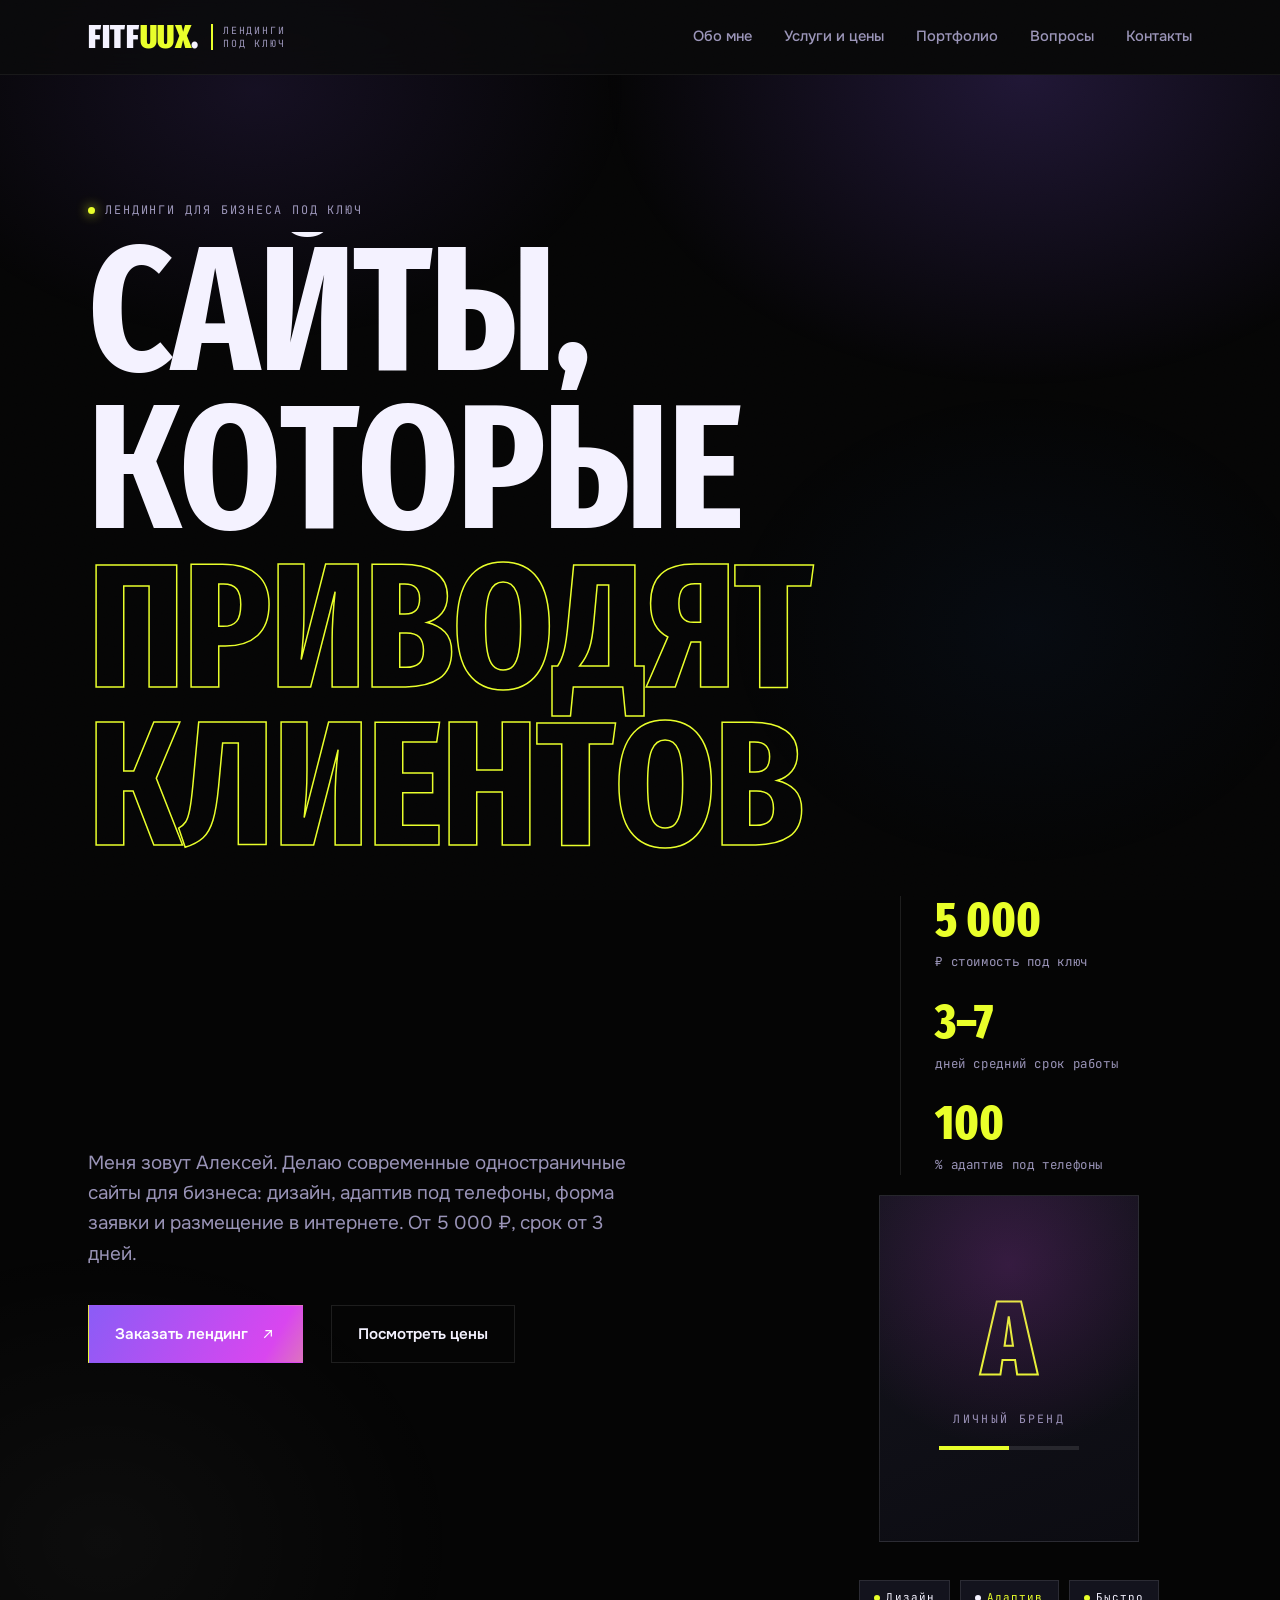
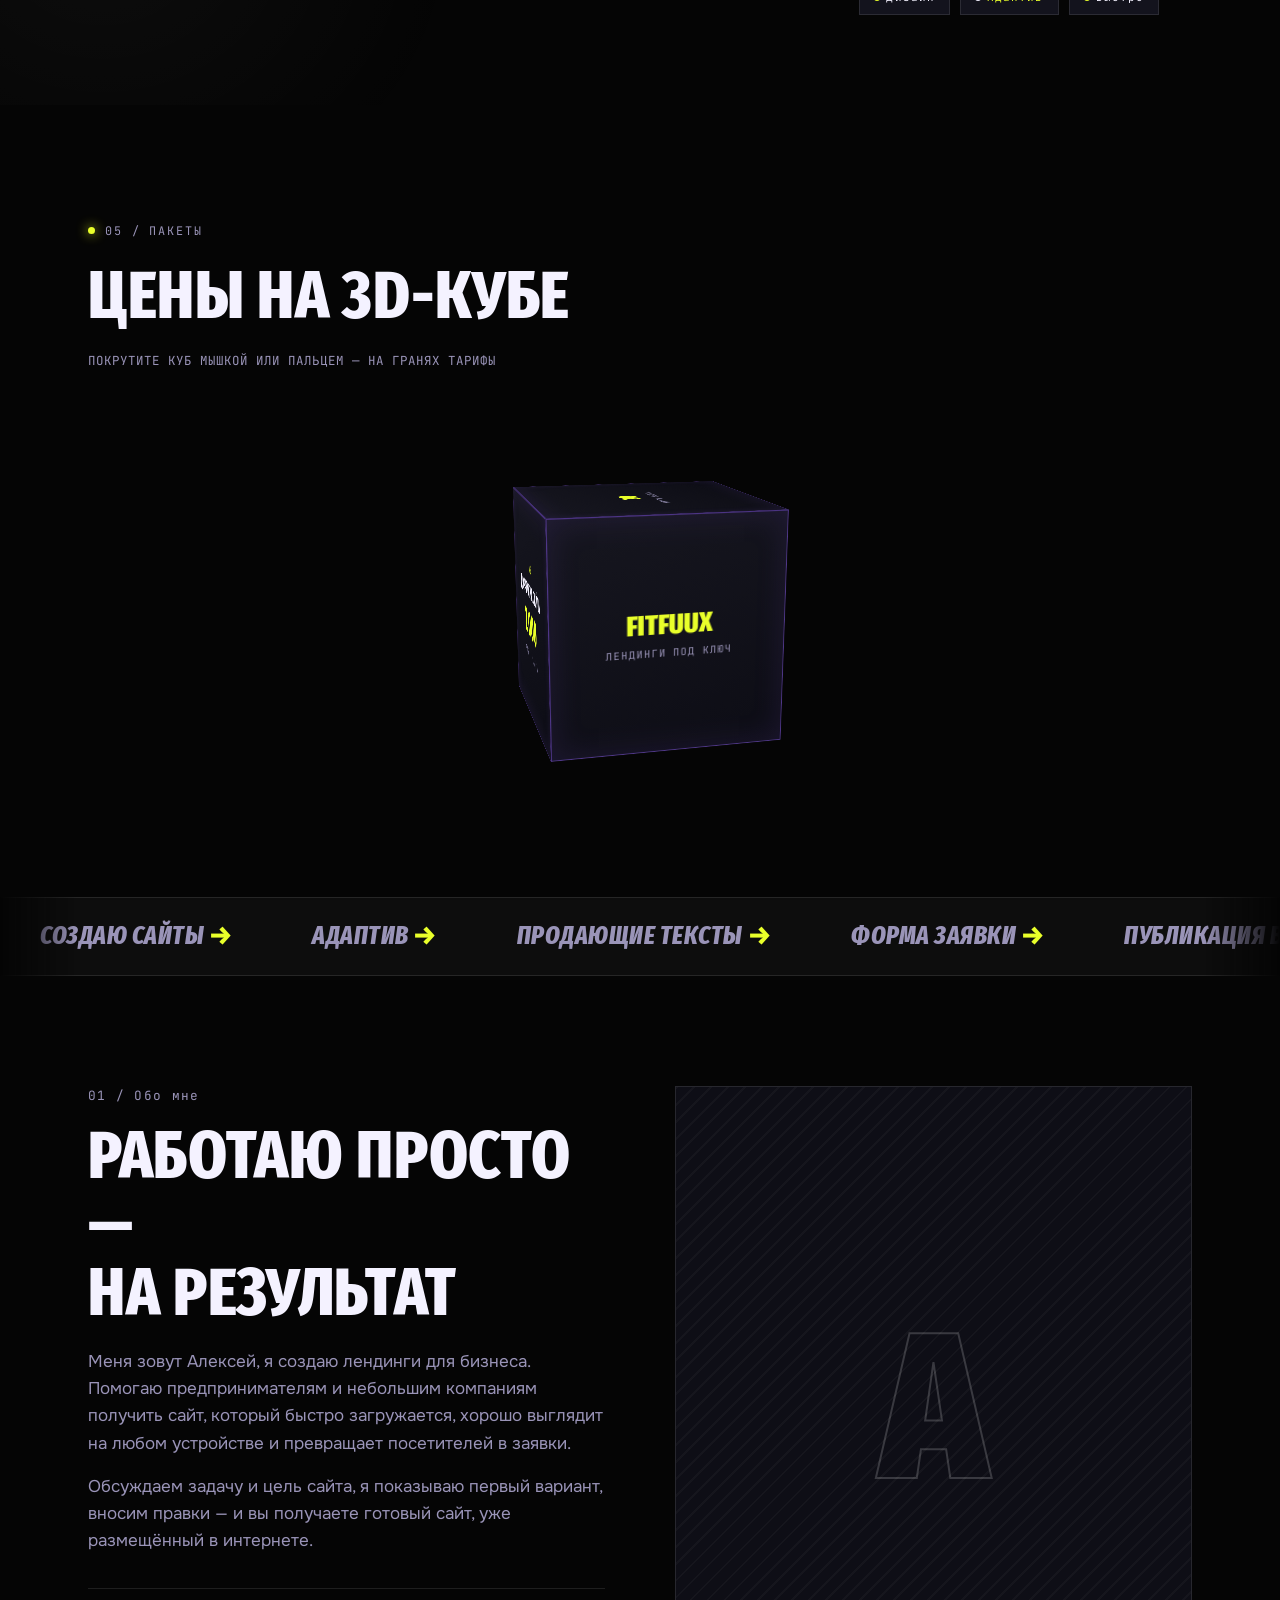
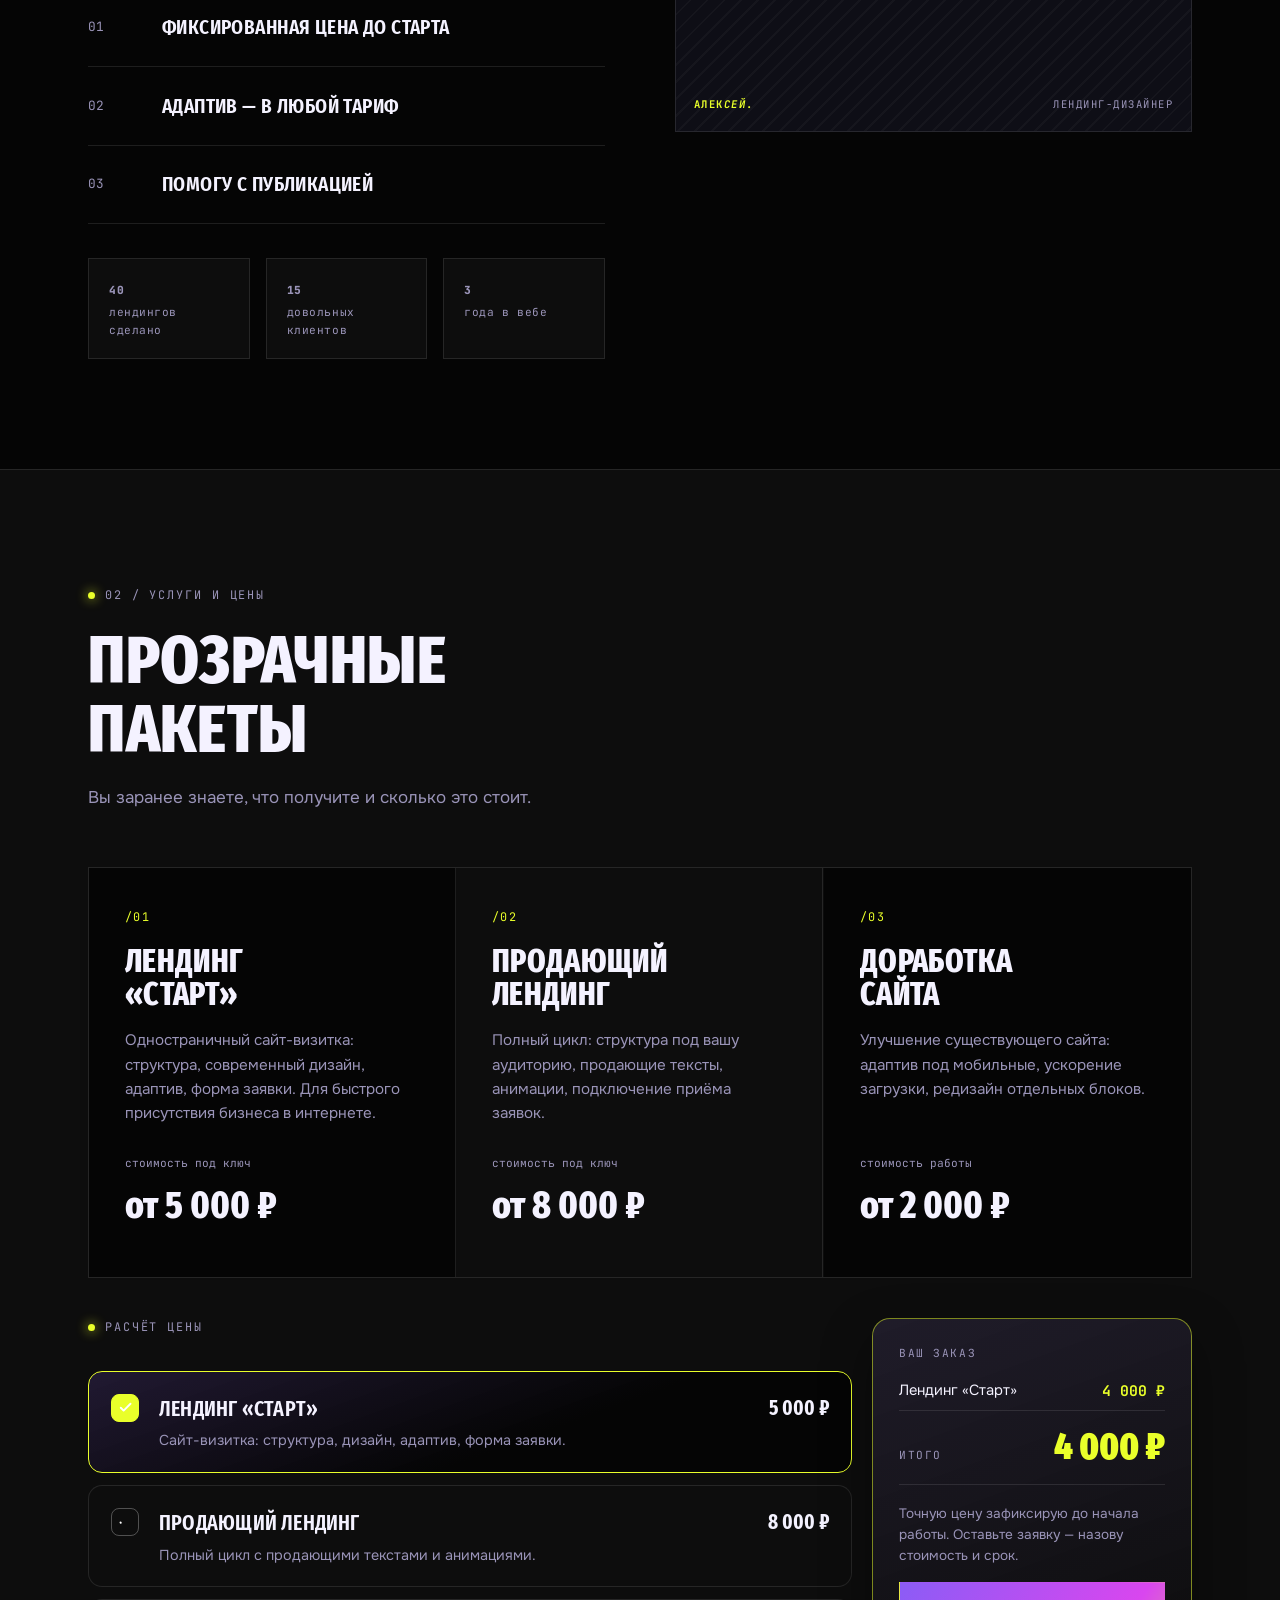
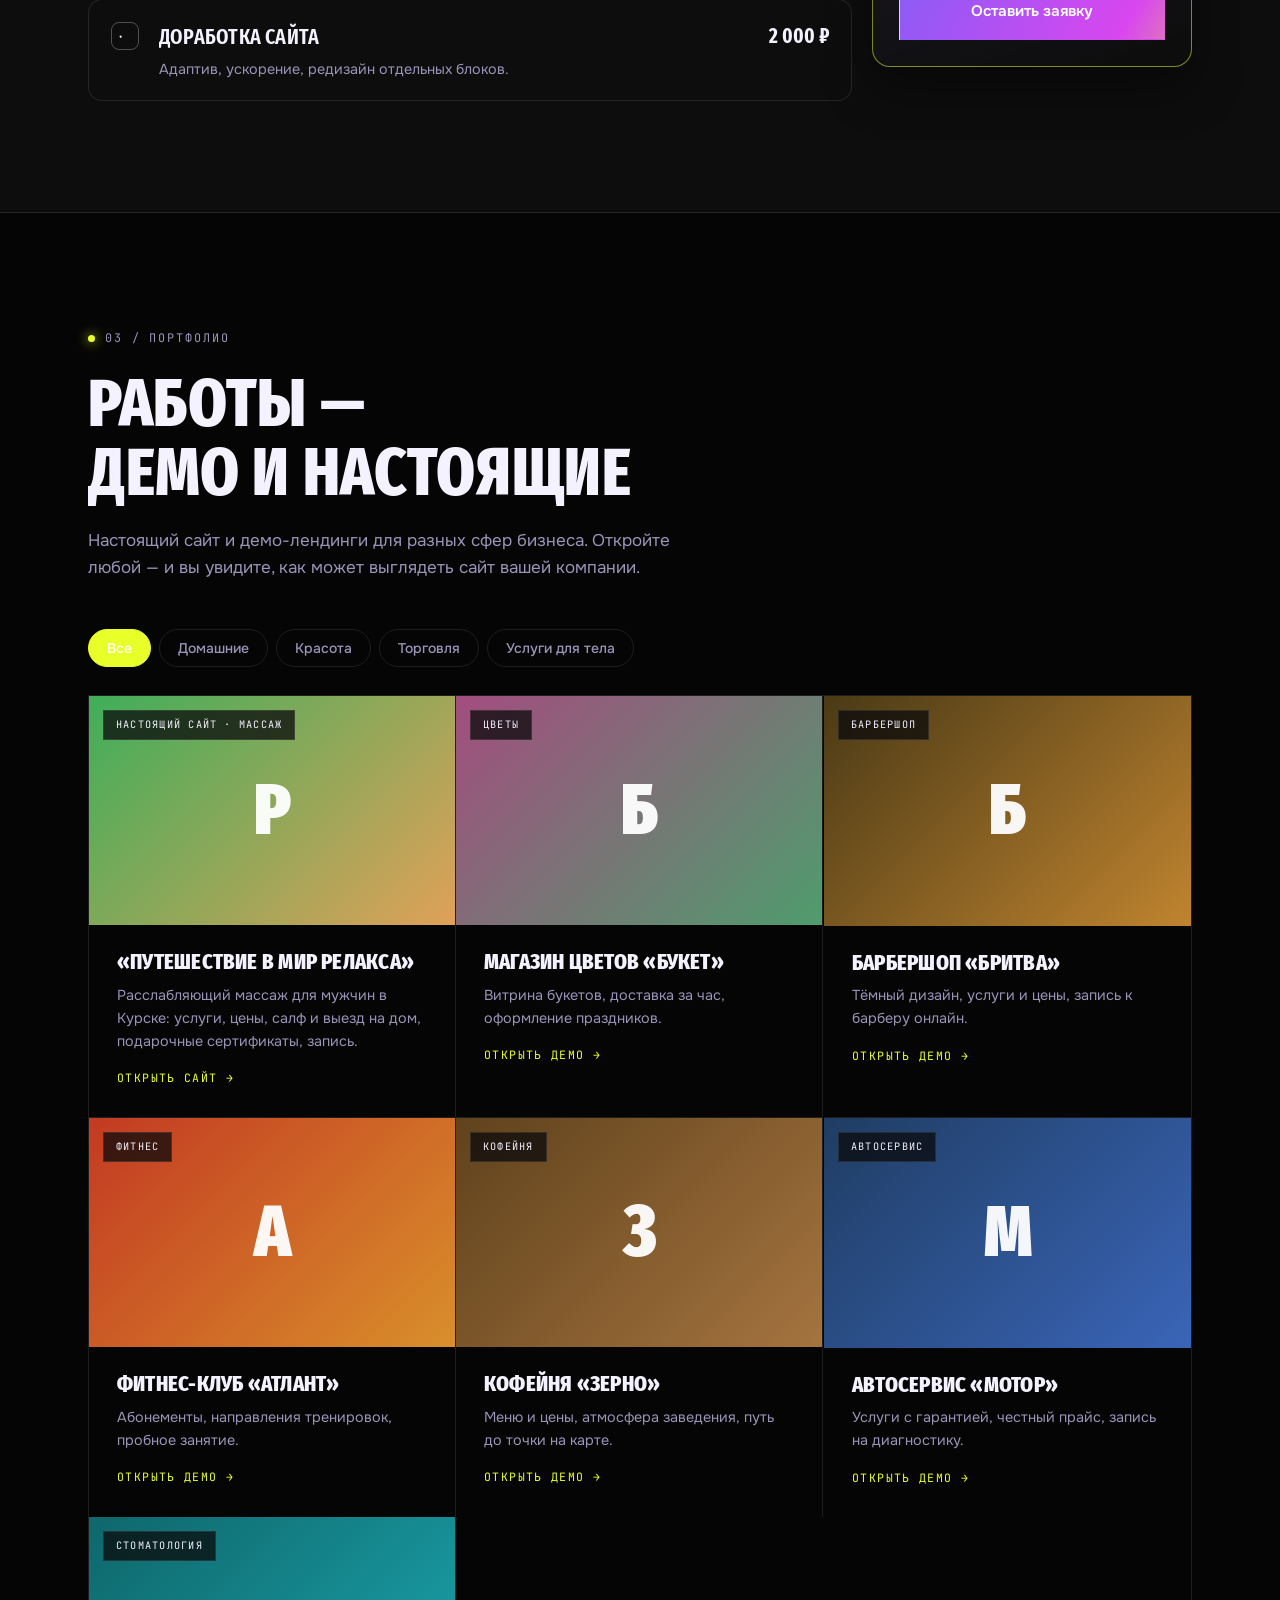
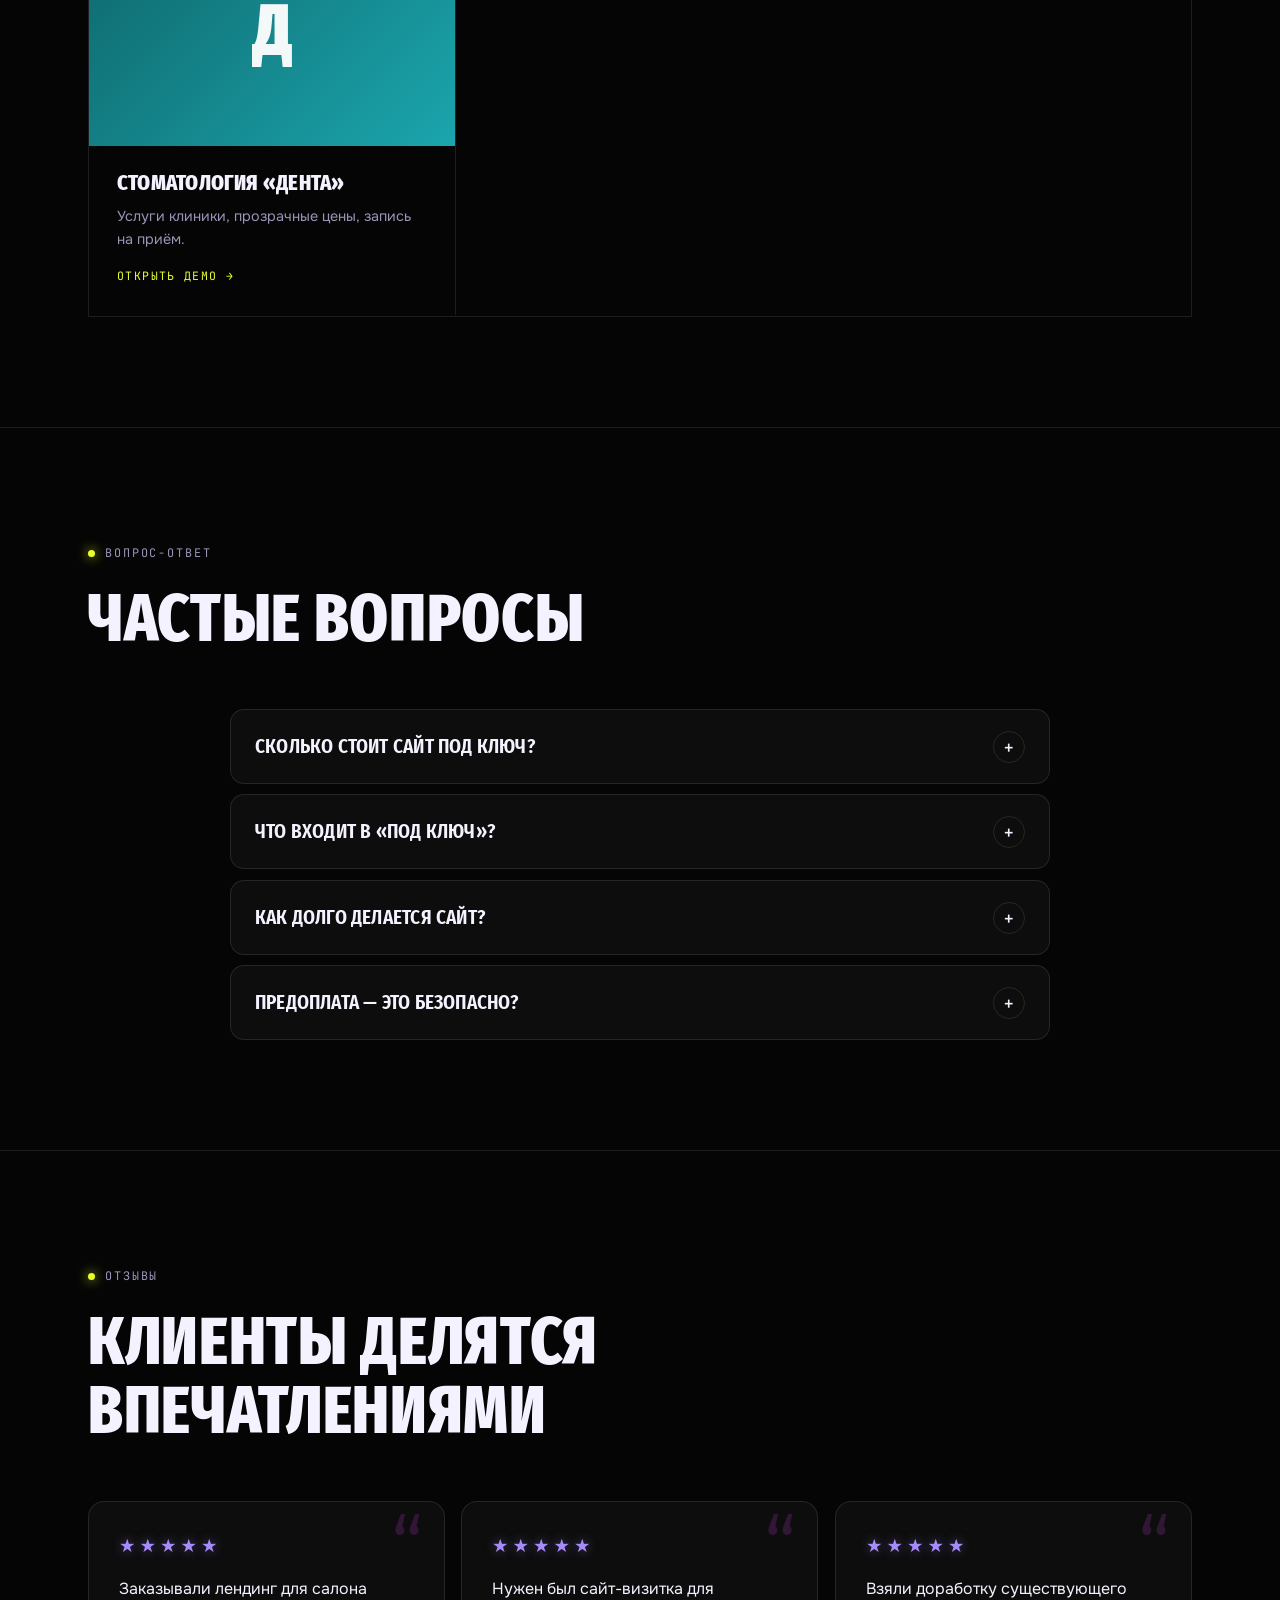
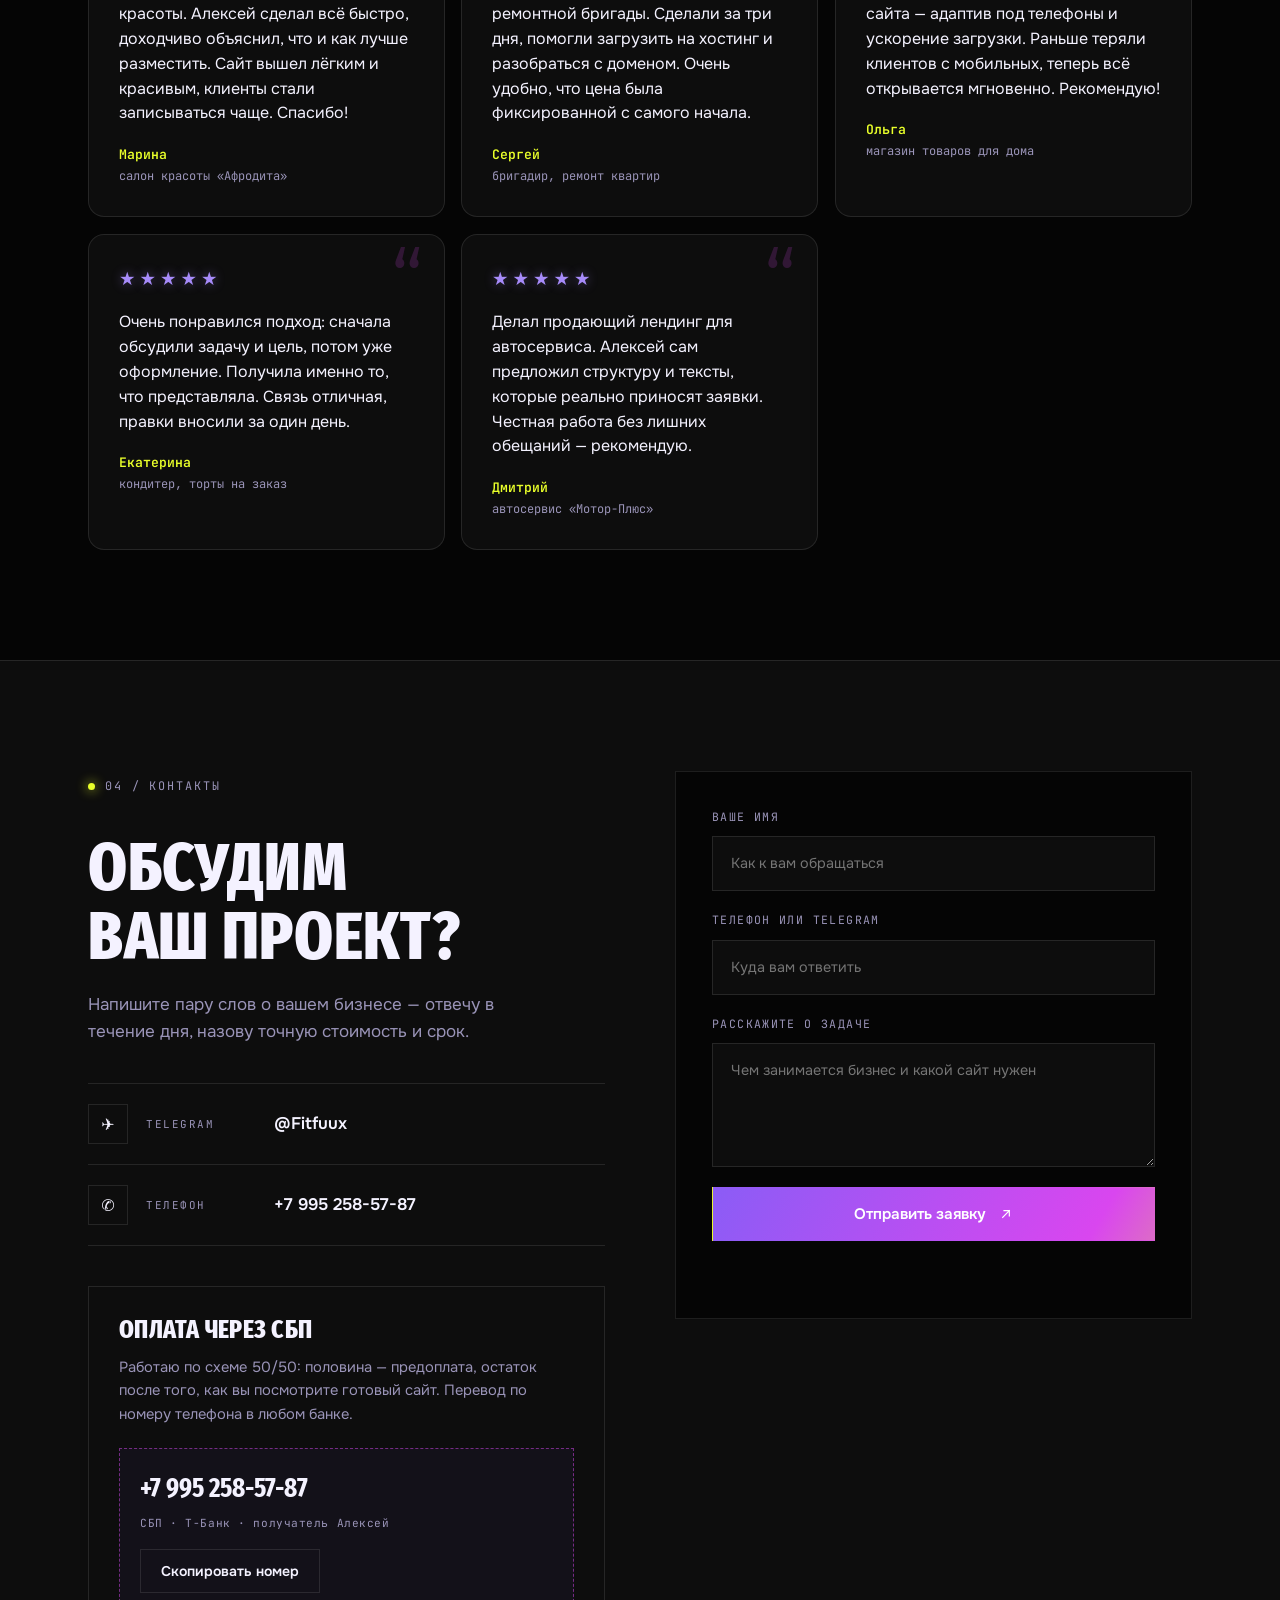
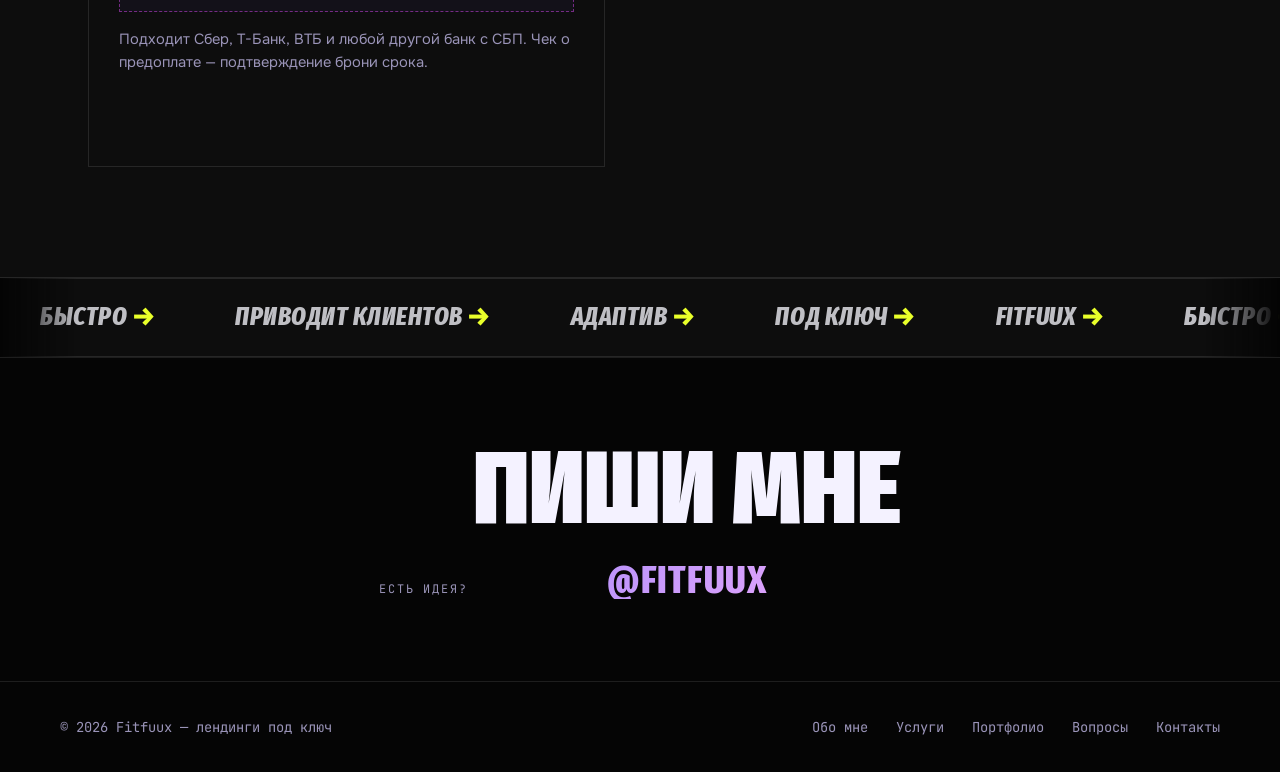
==== commit a604995d: "Вернул все эффекты (куб, калькулятор, фильтр, курсор, прогресс), кислотный стиль LIT, убрал кнопку З" ====
--- a/index.html
+++ b/index.html
@@ -3,507 +3,1300 @@
 <head>
   <meta charset="UTF-8">
   <meta name="viewport" content="width=device-width, initial-scale=1.0, viewport-fit=cover">
-  <title>Fitfuux — создание лендингов для бизнеса под ключ</title>
+  <title>Алексей — создание лендингов для бизнеса под ключ</title>
   <meta name="description" content="Создам продающий лендинг для вашего бизнеса под ключ от 5 000 ₽: современный дизайн, адаптив под телефоны, форма заявки. Срок от 3 дней.">
-  <meta name="theme-color" content="#050505">
+  <meta name="theme-color" content="#07070c">
   <link rel="preconnect" href="https://fonts.googleapis.com">
   <link rel="preconnect" href="https://fonts.gstatic.com" crossorigin>
-  <link rel="stylesheet" href="https://fonts.googleapis.com/css2?family=Fira+Sans+Extra+Condensed:ital,wght@0,500;0,700;0,800;0,900;1,700;1,800&family=JetBrains+Mono:wght@400;500&family=Onest:wght@400;500;600&display=swap">
+  <link rel="stylesheet" href="https://fonts.googleapis.com/css2?family=Fira+Sans+Extra+Condensed:ital,wght@0,500;0,600;0,700;0,800;0,900;1,700;1,800&family=JetBrains+Mono:wght@400;500;700&family=Onest:wght@400;500;600&display=swap">
   <style>
     :root {
-      --bg:#050505; --bg-2:#0d0d0d; --line:rgba(255,255,255,.1); --line-soft:rgba(255,255,255,.05);
-      --text:#f2f2f2; --muted:#8a8a8a; --volt:#e9ff2a; --volt-dim:rgba(233,255,42,.18);
-      --cond:"Fira Sans Extra Condensed","Arial Narrow",sans-serif; --mono:"JetBrains Mono",monospace; --body:"Onest",system-ui,sans-serif;
-      --container:1120px; --ease:cubic-bezier(.2,.9,.2,1);
-    }
-    *{margin:0;padding:0;box-sizing:border-box}
-    html{scroll-behavior:smooth;overflow-x:hidden}
-    body{background:var(--bg);color:var(--text);font-family:var(--body);font-size:16px;line-height:1.6;overflow-x:hidden;-webkit-font-smoothing:antialiased}
-    .grain{position:fixed;inset:0;z-index:70;pointer-events:none;opacity:.07;mix-blend-mode:overlay;background-image:url("data:image/svg+xml,%3Csvg xmlns='http://www.w3.org/2000/svg' width='200' height='200'%3E%3Cfilter id='n'%3E%3CfeTurbulence type='fractalNoise' baseFrequency='.9' numOctaves='2'/%3E%3C/filter%3E%3Crect width='100%25' height='100%25' filter='url(%23n)'/%3E%3C/svg%3E");background-size:200px 200px}
-    .wrap{max-width:var(--container);margin:0 auto;padding:0 24px}
-    ::selection{background:var(--volt);color:#050505}
-    h1,h2,h3{font-family:var(--cond);font-weight:800;line-height:.95;text-transform:uppercase;letter-spacing:-.01em}
-    .eyebrow{font-family:var(--mono);font-size:.72rem;letter-spacing:.18em;text-transform:uppercase;color:var(--muted);display:inline-flex;align-items:center;gap:10px;margin-bottom:20px}
-    .eyebrow .dot{width:7px;height:7px;border-radius:50%;background:var(--volt);box-shadow:0 0 12px var(--volt);animation:pulse 2s infinite}
-    @keyframes pulse{0%,100%{opacity:1}50%{opacity:.35}}
-    .h-xl{font-size:clamp(2.4rem,6vw,4.4rem);margin-bottom:16px}
-    section{padding:96px 0;position:relative}
-    .section-head{margin-bottom:52px}
-    .section-lead{color:var(--muted);max-width:620px;font-size:1.05rem}
+      --bg: #050505;
+      --bg-2: #0d0d0d;
+      --surface: #12121c;
+      --line: rgba(255,255,255,.1);
+      --line-soft: rgba(255,255,255,.06);
+      --text: #f4f2ff;
+      --muted: #9a94b8;
+      --acid: #e9ff2a;
+      --acid-2: #e9ff2a;
+      --acid-3: #d946ef;
+      --acid-dim: rgba(233,255,42,.5);
+      --grad: linear-gradient(120deg,#8b5cf6 0%,#d946ef 55%,#e9ff2a 100%);
+      --grad-soft: linear-gradient(135deg,#a78bfa,#f0abfc);
+      --cond: "Fira Sans Extra Condensed", "Arial Narrow", sans-serif;
+      --mono: "JetBrains Mono", ui-monospace, monospace;
+      --body: "Onest", system-ui, -apple-system, sans-serif;
+      --container: 1160px;
+      --ease: cubic-bezier(.22,1,.36,1);
+    }
+    * { margin:0; padding:0; box-sizing:border-box; }
+    html { scroll-behavior:smooth; overflow-x:hidden; }
+    body {
+      background: var(--bg);
+      color: var(--text);
+      font-family: var(--body);
+      font-size: 17px;
+      line-height: 1.6;
+      overflow-x:hidden;
+      -webkit-font-smoothing: antialiased;
+    }
+    /* Зерно поверх всего */
+    .grain {
+      position: fixed; inset:0; z-index:60; pointer-events:none; opacity:.06; mix-blend-mode:overlay;
+      background-image: url("data:image/svg+xml,%3Csvg xmlns='http://www.w3.org/2000/svg' width='200' height='200'%3E%3Cfilter id='n'%3E%3CfeTurbulence type='fractalNoise' baseFrequency='.9' numOctaves='2'/%3E%3C/filter%3E%3Crect width='100%25' height='100%25' filter='url(%23n)'/%3E%3C/svg%3E");
+      background-size: 200px 200px;
+    }
+    .container { max-width:var(--container); margin:0 auto; padding:0 28px; }
+    ::selection { background:var(--acid); color:#fff; }
+
+    h1,h2,h3 { font-family:var(--cond); font-weight:800; line-height:1.02; text-transform:uppercase; letter-spacing:.01em; }
+    .eyebrow {
+      font-family:var(--mono); font-size:.74rem; letter-spacing:.16em; text-transform:uppercase;
+      color:var(--muted); display:inline-flex; align-items:center; gap:10px; margin-bottom:22px;
+    }
+    .eyebrow .dot { width:7px; height:7px; border-radius:50%; background:var(--acid); box-shadow:0 0 12px var(--acid); animation:pulse 2s infinite; }
+    @keyframes pulse { 0%,100%{opacity:1} 50%{opacity:.35} }
+
+    .h-xl { font-size:clamp(2.4rem,6vw,4.2rem); margin-bottom:20px; }
+    .section { padding:110px 0; position:relative; }
+    .section__head { margin-bottom:56px; }
+    .section__head--row { display:flex; align-items:flex-end; justify-content:space-between; gap:30px; flex-wrap:wrap; }
 
     /* Кнопки */
-    .btn{display:inline-flex;align-items:center;gap:10px;padding:15px 26px;font-family:var(--body);font-weight:600;font-size:.95rem;text-decoration:none;border:1px solid transparent;cursor:pointer;transition:transform .2s var(--ease),background .2s,color .2s;position:relative}
-    .btn .ico{width:16px;height:16px;flex-shrink:0;transition:transform .25s var(--ease)}
-    .btn:hover .ico{transform:translateX(4px)}
-    .btn--volt{background:var(--volt);color:#050505}
-    .btn--volt:hover{transform:translateY(-2px);box-shadow:0 16px 40px rgba(233,255,42,.3)}
-    .btn--ghost{border-color:var(--line);color:var(--text);background:transparent}
-    .btn--ghost:hover{border-color:var(--volt);color:var(--volt);transform:translateY(-2px)}
-    .btn--sm{padding:11px 18px;font-size:.85rem}
+    .btn {
+      display:inline-flex; align-items:center; gap:12px; padding:16px 26px;
+      font-family:var(--body); font-weight:600; font-size:.95rem; text-decoration:none;
+      border:1px solid transparent; cursor:pointer; transition:transform .2s var(--ease), background .2s ease, color .2s ease, border-color .2s ease;
+      position:relative; overflow:hidden;
+    }
+    .btn .ico { width:16px; height:16px; flex-shrink:0; transition:transform .25s var(--ease); }
+    .btn:hover .ico { transform:translateX(4px); }
+    .btn--volt { background:var(--grad); color:#fff; background-size:160% auto; }
+    .btn--volt:hover { transform:translateY(-2px); box-shadow:0 16px 42px rgba(139,92,246,.45); background-position:right center; }
+    .btn--ghost { border-color:var(--line); color:var(--text); background:transparent; }
+    .btn--ghost:hover { border-color:var(--acid); color:var(--acid); transform:translateY(-2px); }
+    .btn--sm { padding:12px 20px; font-size:.88rem; }
+    .btn::before {
+      content:""; position:absolute; top:0; left:-100%; width:60%; height:100%;
+      background:linear-gradient(100deg,transparent,rgba(255,255,255,.35),transparent);
+      transform:skewX(-20deg); animation:sheen 4.5s infinite;
+    }
+    @keyframes sheen { 0%,60%{left:-100%} 100%{left:200%} }
 
     /* Хедер */
-    header{position:sticky;top:0;z-index:40;background:rgba(5,5,5,.85);-webkit-backdrop-filter:blur(14px);backdrop-filter:blur(14px);border-bottom:1px solid var(--line-soft)}
-    .hdr{display:flex;align-items:center;justify-content:space-between;min-height:70px;gap:24px}
-    .logo{font-family:var(--cond);font-weight:900;font-size:2rem;text-transform:uppercase;letter-spacing:.02em;color:var(--text);text-decoration:none;line-height:1}
-    .logo b{color:var(--volt);font-weight:900}
-    nav{display:flex;align-items:center;gap:30px}
-    nav>a{color:var(--muted);text-decoration:none;font-size:.92rem;position:relative;transition:color .2s}
-    nav>a:hover{color:var(--text)}
-    nav>a.btn{color:#050505}
-    .burger{display:none;flex-direction:column;gap:5px;background:none;border:none;padding:10px;cursor:pointer}
-    .burger i{width:22px;height:2px;background:var(--text);border-radius:2px;transition:.25s}
-    .burger.is-open i:nth-child(1){transform:translateY(7px) rotate(45deg)}
-    .burger.is-open i:nth-child(2){opacity:0}
-    .burger.is-open i:nth-child(3){transform:translateY(-7px) rotate(-45deg)}
-    @media(max-width:900px){.burger{display:flex}nav{display:none;position:absolute;top:70px;left:0;right:0;flex-direction:column;background:var(--bg-2);border-bottom:1px solid var(--line);padding:16px 24px;align-items:stretch}nav.is-open{display:flex}nav>a{padding:13px 0;border-bottom:1px solid var(--line-soft)}nav>a.btn{margin-top:14px;text-align:center;border:none}}
+    .site-header { position:sticky; top:0; z-index:50; background:rgba(10,10,11,.82); backdrop-filter:blur(16px); border-bottom:1px solid var(--line-soft); }
+    .hdr-inner { display:flex; align-items:center; justify-content:space-between; min-height:74px; gap:24px; }
+    .logo { display:inline-flex; align-items:center; gap:12px; text-decoration:none; color:var(--text); line-height:1; }
+    .logo .fit {
+      font-family:var(--cond); font-weight:900; text-transform:uppercase;
+      font-size:2rem; letter-spacing:.02em; color:var(--text); transition:letter-spacing .3s var(--ease);
+    }
+    .logo .fit .x { color:var(--acid); }
+    .logo:hover .fit { letter-spacing:.06em; }
+    .logo .tag { font-family:var(--mono); font-size:.62rem; color:var(--muted); letter-spacing:.18em; text-transform:uppercase; border-left:2px solid var(--acid); padding-left:10px; line-height:1.35; }
+    .site-nav { display:flex; align-items:center; gap:32px; }
+    .site-nav > a { color:var(--muted); text-decoration:none; font-size:.92rem; font-weight:500; position:relative; padding:6px 0; transition:color .2s ease; }
+    .site-nav > a:hover { color:var(--text); }
+    .site-nav > a::after { content:""; position:absolute; left:0; bottom:0; width:0; height:2px; background:var(--acid); transition:width .3s var(--ease); }
+    .site-nav > a:hover::after { width:100%; }
+    .site-nav > a.btn::after { display:none; }
+    .burger {
+      display:none; flex-direction:column; gap:6px; background:none; border:1px solid var(--line);
+      padding:13px 12px; cursor:pointer; border-radius:4px;
+    }
+    .burger i { width:22px; height:2px; background:var(--text); transition:transform .25s var(--ease), opacity .2s ease; }
+    .burger.is-open i:nth-child(1){ transform:translateY(8px) rotate(45deg); }
+    .burger.is-open i:nth-child(2){ transform:translateY(0) rotate(-45deg); }
 
     /* Hero */
-    .hero{overflow:hidden;position:relative}
-    .hero-type{font-family:var(--cond);font-weight:900;text-transform:uppercase;line-height:.88;font-size:clamp(3.4rem,11vw,9rem);letter-spacing:-.01em;margin:-8px 0 26px}
-    .hero-type .line{display:block;overflow:hidden}
-    .hero-type .line>span{display:inline-block;transform:translateY(110%);animation:rise .9s var(--ease) both}
-    .hero-type .line--2{color:transparent;-webkit-text-stroke:1.5px var(--volt);animation:fade .4s .3s both}
-    @keyframes rise{from{transform:translateY(110%)}to{transform:none}}
-    @keyframes fade{from{opacity:0}to{opacity:1}}
-    .hero-lead{color:var(--muted);font-size:clamp(1rem,1.8vw,1.2rem);max-width:600px;margin-bottom:34px}
-    .hero-actions{display:flex;gap:14px;flex-wrap:wrap;margin-bottom:52px}
-    .hero-stats{display:flex;flex-wrap:wrap;gap:52px;border-top:1px solid var(--line);padding-top:30px}
-    .hero-stat dt{font-family:var(--cond);font-size:clamp(2rem,3.6vw,3rem);font-weight:800;color:var(--volt);line-height:1}
-    .hero-stat dd{font-family:var(--mono);font-size:.74rem;color:var(--muted);margin-top:6px;letter-spacing:.05em}
+    .hero { position:relative; padding:120px 0 90px; overflow:hidden; }
+    .hero::before {
+      content:""; position:absolute; inset:0; pointer-events:none;
+      background:
+        radial-gradient(700px 520px at 80% 0%, rgba(139,92,246,.20), transparent 60%),
+        radial-gradient(600px 500px at 8% 90%, rgba(255,255,255,.035), transparent 60%);
+    }
+    .hero-type { font-family:var(--cond); font-weight:900; line-height:.9; text-transform:uppercase; font-size:clamp(4.5rem,14vw,11rem); letter-spacing:-.01em; margin:-10px 0 6px; }
+    .hero-type .t-line { display:block; overflow:hidden; }
+    .hero-type .t-line > span { display:inline-block; animation:rise 1s var(--ease) both; }
+    .hero-type .t-line > span b { display:inline-block; opacity:0; transform:translateY(110%); animation:charRise .7s var(--ease) forwards; }
+    .hero-type .t-line > span b.w { white-space:nowrap; }
+    @keyframes charRise { to { opacity:1; transform:none; } }
+    .hero-type .t-line--2 { color:transparent; -webkit-text-stroke:1.5px var(--acid-2); background:linear-gradient(120deg,#a78bfa,#f0abfc); -webkit-background-clip:text; background-clip:text; -webkit-text-fill-color:transparent; margin-bottom:30px; }
+    @keyframes rise { from { transform:translateY(110%); opacity:0 } to { transform:none; opacity:1 } }
+    .hero-sr { position:absolute; width:1px; height:1px; overflow:hidden; clip:rect(0 0 0 0); clip-path:inset(50%); white-space:nowrap; }
+    .hero-grid { display:grid; grid-template-columns:1.3fr .7fr; gap:60px; align-items:center; margin-top:28px; }
+    .hero-lead { color:var(--muted); font-size:clamp(1rem,1.7vw,1.18rem); max-width:560px; margin-bottom:36px; }
+    .hero-sides { display:flex; flex-wrap:wrap; gap:28px; }
+    .hero-stats { display:grid; grid-template-columns:1fr; gap:26px; border-left:1px solid var(--line); padding-left:34px; }
+    .hero-stat dt { font-family:var(--cond); font-size:clamp(2.2rem,4vw,3rem); font-weight:800; color:var(--acid); line-height:1; }
+    .hero-stat dd { font-family:var(--mono); font-size:.78rem; color:var(--muted); letter-spacing:.05em; margin-top:8px; }
+    .hero-visual { position:relative; display:flex; flex-wrap:wrap; align-items:center; justify-content:center; gap:20px; }
+    .hero-panel {
+      width:260px; aspect-ratio:3/4; border:1px solid var(--line); background:linear-gradient(160deg,#14141d,#0c0c12);
+      display:flex; flex-direction:column; align-items:center; justify-content:center; gap:18px;
+      position:relative; overflow:hidden;
+    }
+    .hero-panel::before { content:""; position:absolute; inset:0; background:radial-gradient(circle at 50% 20%, rgba(217,70,239,.18), transparent 60%); }
+    .hero-panel .big { font-family:var(--cond); font-size:6.5rem; font-weight:900; color:transparent; -webkit-text-stroke:2px var(--acid); line-height:1; animation:sway 6s ease-in-out infinite; }
+    @keyframes sway { 0%,100%{transform:rotate(-3deg)} 50%{transform:rotate(3deg)} }
+    .hero-panel .bar { width:140px; height:4px; background:var(--line); position:relative; overflow:hidden; }
+    .hero-panel .bar::after { content:""; position:absolute; inset:0; width:50%; background:var(--acid); animation:bar 2.6s ease-in-out infinite; transform-origin:left; }
+    @keyframes bar { 0%,100%{transform:scaleX(.2); transform-origin:left} 50%{transform:scaleX(1); transform-origin:right} }
+    .hero-panel .lbl { font-family:var(--mono); font-size:.72rem; letter-spacing:.2em; text-transform:uppercase; color:var(--muted); }
+    .hc-corner { position:absolute; width:14px; height:14px; border:2px solid var(--acid); opacity:.7; }
+    .hc-tl { top:-4px; left:-4px; border-right:none; border-bottom:none; }
+    .hc-br { bottom:-4px; right:-4px; border-left:none; border-top:none; }
+    .corner-tag {
+      padding:8px 14px; background:#13131d; border:1px solid var(--line);
+      font-family:var(--mono); font-size:.68rem; letter-spacing:.1em; color:var(--text);
+      display:inline-flex; align-items:center; gap:6px; white-space:nowrap;
+    }
+    .corner-tag::before { content:""; width:6px; height:6px; border-radius:50%; background:var(--acid); flex-shrink:0; }
+    .corner-tag.c2 { color:var(--acid); }
+    .corner-tag.c2::before { background:var(--text); }
+    .corner-tags { display:flex; flex-wrap:wrap; justify-content:center; gap:10px; margin-top:18px; }
+    @keyframes floaty { 0%,100%{transform:translateY(0)} 50%{transform:translateY(-4px)} }
+    .corner-tag { animation:floaty 5s ease-in-out infinite; }
+    .corner-tag:nth-child(2) { animation-delay:.6s; color:var(--acid); }
+    .corner-tag:nth-child(3) { animation-delay:1.2s; }
 
     /* Тикер */
-    .ticker{border-top:1px solid var(--line);border-bottom:1px solid var(--line);background:var(--bg-2);overflow:hidden}
-    .ticker-track{display:flex;width:max-content;white-space:nowrap;animation:tick 26s linear infinite;padding:20px 0;-webkit-mask-image:linear-gradient(90deg,transparent,#000 8%,#000 92%,transparent);mask-image:linear-gradient(90deg,transparent,#000 8%,#000 92%,transparent)}
-    .ticker:hover .ticker-track{animation-play-state:paused}
-    .ticker-track span{font-family:var(--cond);font-style:italic;font-weight:800;text-transform:uppercase;font-size:1.7rem;color:var(--muted);margin:0 42px}
-    .ticker-track b{color:var(--volt);font-weight:900}
-    @keyframes tick{to{transform:translateX(-50%)}}
-
-    /* Reveal */
-    .rv{opacity:0;transform:translateY(28px);filter:blur(6px);transition:opacity .8s var(--ease),transform .8s var(--ease),filter .8s ease}
-    .rv.in{opacity:1;transform:none;filter:blur(0)}
-    [data-d="1"]{transition-delay:.1s}[data-d="2"]{transition-delay:.2s}[data-d="3"]{transition-delay:.3s}
-
-    /* Обо мне */
-    .about{display:grid;grid-template-columns:1fr 1.1fr;gap:64px;align-items:center}
-    .about-photo{position:relative;aspect-ratio:4/5;border:1px solid var(--line);background:var(--bg-2);display:flex;align-items:center;justify-content:center;overflow:hidden}
-    .about-photo .mono{font-family:var(--cond);font-size:14rem;font-weight:900;color:transparent;-webkit-text-stroke:2px rgba(255,255,255,.15);line-height:1}
-    .about-photo .mono-over{position:absolute;font-size:14rem;font-weight:900;color:var(--volt);opacity:0;transition:opacity .4s;mix-blend-mode:screen;font-family:var(--cond)}
-    .about-photo:hover .mono-over{opacity:.9}
-    .about-photo .cap{position:absolute;bottom:0;left:0;right:0;padding:16px;display:flex;justify-content:space-between;font-family:var(--mono);font-size:.62rem;letter-spacing:.12em;text-transform:uppercase;color:var(--muted)}
-    .about-photo .cap b{color:var(--volt)}
-    .about-text>p{color:var(--muted);margin-bottom:16px;max-width:520px}
-    .about-num{font-family:var(--mono);font-size:.78rem;color:var(--volt);letter-spacing:.12em;margin-bottom:16px}
-    .about-list{list-style:none;border-top:1px solid var(--line);margin-top:30px}
-    .about-list li{display:grid;grid-template-columns:48px 1fr;gap:20px;padding:20px 0;border-bottom:1px solid var(--line);transition:padding-left .3s var(--ease)}
-    .about-list li:hover{padding-left:12px}
-    .about-list .n{font-family:var(--mono);font-size:.76rem;color:var(--muted)}
-    .about-list .t{font-family:var(--cond);font-size:1.3rem;font-weight:600;text-transform:uppercase}
-    .about-list li:hover .t{color:var(--volt)}
-
-    /* Цены */
-    .cards{display:grid;grid-template-columns:repeat(3,1fr);gap:0;border:1px solid var(--line)}
-    .card{padding:40px 34px;border-right:1px solid var(--line);position:relative;display:flex;flex-direction:column;gap:16px;transition:background .3s}
-    .card:last-child{border-right:none}
-    .card:hover{background:var(--bg-2)}
-    .card .c-num{font-family:var(--mono);font-size:.76rem;color:var(--volt);letter-spacing:.12em}
-    .card h3{font-size:clamp(1.4rem,2.4vw,1.9rem)}
-    .card p{color:var(--muted);font-size:.95rem;flex:1}
-    .card-price{font-family:var(--cond);font-size:2.4rem;font-weight:800;margin-top:auto;padding-top:10px}
-    .card-price small{font-family:var(--mono);font-size:.68rem;color:var(--muted);font-weight:400;display:block;margin-bottom:2px}
-    .card::after{content:"";position:absolute;top:0;left:0;right:0;height:3px;background:var(--volt);transform:scaleX(0);transform-origin:left;transition:transform .4s var(--ease)}
-    .card:hover::after{transform:scaleX(1)}
-    @media(max-width:900px){.cards,.pf-grid{grid-template-columns:1fr}.card{border-right:none;border-bottom:1px solid var(--line)}.card:last-child{border-bottom:none}}
+    .ticker { border-top:1px solid var(--line); border-bottom:1px solid var(--line); background:var(--bg-2); overflow:hidden; }
+    .ticker__track { display:flex; width:max-content; white-space:nowrap; animation:tick 28s linear infinite; padding:18px 0; }
+    .ticker:hover .ticker__track { animation-play-state:paused; }
+    .ticker__track span {
+      font-family:var(--cond); font-style:italic; font-weight:800; text-transform:uppercase;
+      font-size:1.6rem; color:var(--muted); margin:0 40px; letter-spacing:.02em;
+    }
+    .ticker__track b { color:var(--acid); font-weight:900; }
+    @keyframes tick { to { transform:translateX(-50%); } }
+
+    /* About — нумерованный список */
+    .about-grid { display:grid; grid-template-columns:1fr 1fr; gap:70px; align-items:start; }
+    .about-num { font-family:var(--mono); font-size:.8rem; color:var(--acid); letter-spacing:.1em; margin-bottom:18px; }
+    .about-text > p { color:var(--muted); margin-bottom:16px; max-width:520px; }
+    .about-list { list-style:none; border-top:1px solid var(--line); margin-top:34px; }
+    .about-list li { display:grid; grid-template-columns:52px 1fr; gap:22px; padding:22px 0; border-bottom:1px solid var(--line); align-items:center; }
+    .about-list .n { font-family:var(--mono); font-size:.8rem; color:var(--muted); }
+    .about-list .t { font-family:var(--cond); font-size:1.3rem; font-weight:600; text-transform:uppercase; letter-spacing:.02em; }
+    .about-list li:hover .t { color:var(--acid); }
+    .about-list li { transition:padding-left .3s var(--ease), background .3s ease; }
+    .about-list li:hover { padding-left:12px; background:linear-gradient(90deg,rgba(139,92,246,.10),transparent); }
+    .about-stats { display:grid; grid-template-columns:repeat(3,1fr); gap:16px; margin-top:34px; }
+    .astat { border:1px solid var(--line); padding:18px 20px; text-align:left; background:var(--bg-2); }
+    .astat b { font-family:var(--cond); font-size:2.2rem; font-weight:800; color:var(--acid); display:block; line-height:1; }
+    .astat span { font-family:var(--mono); font-size:.7rem; color:var(--muted); letter-spacing:.05em; display:block; margin-top:8px; }
+    .about-photo {
+      position:relative; aspect-ratio:4/5; border:1px solid var(--line); background:#0e0e16;
+      display:flex; align-items:center; justify-content:center; overflow:hidden;
+    }
+    .about-photo::before { content:""; position:absolute; inset:0; background:repeating-linear-gradient(135deg, rgba(255,255,255,.03) 0 2px, transparent 2px 12px); }
+    .about-photo .mono { font-family:var(--cond); font-size:13rem; font-weight:900; color:transparent; -webkit-text-stroke:2px rgba(255,255,255,.18); line-height:1; position:relative; }
+    .about-photo .mono-over { position:absolute; font-family:var(--cond); font-size:13rem; font-weight:900; color:var(--acid); line-height:1; opacity:0; transform:translateY(20px); transition:opacity .4s ease, transform .4s var(--ease); mix-blend-mode:screen; }
+    .about-photo:hover .mono-over { opacity:.9; transform:none; }
+    .about-photo .cap { position:absolute; bottom:0; left:0; right:0; padding:18px; display:flex; justify-content:space-between; font-family:var(--mono); font-size:.66rem; letter-spacing:.14em; text-transform:uppercase; color:var(--muted); }
+    .about-photo .cap b { color:var(--acid); }
+
+    /* Cards — цены */
+    .cards { display:grid; grid-template-columns:repeat(3,1fr); gap:0; border:1px solid var(--line); }
+    .card { padding:40px 36px; border-right:1px solid var(--line); background:var(--bg); display:flex; flex-direction:column; gap:18px; position:relative; transition:background .3s ease; }
+    .card:last-child { border-right:none; }
+    .card:hover { background:var(--bg-2); }
+    .card .c-num { font-family:var(--mono); font-size:.74rem; color:var(--acid); letter-spacing:.12em; }
+    .card h3 { font-size:clamp(1.5rem,2.6vw,2rem); }
+    .card p { color:var(--muted); font-size:.95rem; flex:1; }
+    .card-price { font-family:var(--cond); font-size:2.4rem; font-weight:800; color:var(--text); margin-top:auto; padding-top:12px; }
+    .card-price small { font-family:var(--mono); font-size:.7rem; color:var(--muted); font-weight:400; display:block; margin-bottom:2px; }
+    .card::after { content:""; position:absolute; top:0; left:0; right:0; height:3px; background:var(--acid); transform:scaleX(0); transform-origin:left; transition:transform .4s var(--ease); }
+    .card:hover::after { transform:scaleX(1); }
 
     /* Портфолио */
-    .pf-grid{display:grid;grid-template-columns:repeat(3,1fr);gap:0;border:1px solid var(--line)}
-    .pf-card{display:flex;flex-direction:column;text-decoration:none;color:var(--text);border-right:1px solid var(--line);border-bottom:1px solid var(--line);overflow:hidden;transition:transform .25s var(--ease)}
-    .pf-card:nth-child(3n){border-right:none}
-    .pf-card:nth-child(n+4){border-bottom:none}
-    .pf-card:hover{transform:translateY(-4px)}
-    .pf-thumb{aspect-ratio:16/10;display:flex;align-items:center;justify-content:center;position:relative;overflow:hidden}
-    .pf-thumb::before{content:"";position:absolute;inset:0;transition:transform .5s var(--ease)}
-    .pf-card:hover .pf-thumb::before{transform:scale(1.06)}
-    .pf-mono{font-family:var(--cond);font-size:4.4rem;font-weight:900;color:rgba(255,255,255,.95);position:relative;z-index:1}
-    .pf-tag{position:absolute;top:12px;left:12px;z-index:2;background:rgba(5,5,5,.72);border:1px solid var(--line);padding:5px 12px;font-family:var(--mono);font-size:.6rem;letter-spacing:.12em;text-transform:uppercase;color:var(--text);backdrop-filter:blur(4px)}
-    .pf-body{padding:24px 26px 28px;display:grid;gap:10px}
-    .pf-body h3{font-size:1.4rem}
-    .pf-body p{color:var(--muted);font-size:.92rem}
-    .pf-link{font-family:var(--mono);font-size:.7rem;letter-spacing:.12em;text-transform:uppercase;color:var(--volt);display:inline-flex;align-items:center;gap:6px}
-    .pf-card:hover .pf-link .arr{transform:translateX(6px)}
-    .pf-link .arr{display:inline-block;transition:transform .3s var(--ease)}
-    .pf-thumb-florist::before{background:linear-gradient(135deg,#a34d7f,#4f9c6d)}
-    .pf-thumb-barber::before{background:linear-gradient(135deg,#4a3a16,#c0842f)}
-    .pf-thumb-fitness::before{background:linear-gradient(135deg,#c33a22,#d98f2b)}
-    .pf-thumb-coffee::before{background:linear-gradient(135deg,#60421c,#a5743f)}
-    .pf-thumb-auto::before{background:linear-gradient(135deg,#1f3d63,#3a65b8)}
-    .pf-thumb-dent::before{background:linear-gradient(135deg,#0e676b,#1ba5ad)}
-    .pf-thumb-relax::before{background:linear-gradient(135deg,#3fae5a,#e0a158)}
+    .pf-grid { display:grid; grid-template-columns:repeat(3,1fr); gap:0; border:1px solid var(--line); }
+    .pf-card { display:flex; flex-direction:column; text-decoration:none; color:var(--text); border-right:1px solid var(--line); border-bottom:1px solid var(--line); position:relative; overflow:hidden; }
+    .pf-card:nth-child(3n){ border-right:none; }
+    .pf-card:nth-child(n+4){ border-bottom:none; }
+    .pf-card .pf-thumb {
+      aspect-ratio:16/10; display:flex; align-items:center; justify-content:center; position:relative; overflow:hidden;
+    }
+    .pf-card .pf-thumb::before { content:""; position:absolute; inset:0; transition:transform .5s var(--ease); }
+    .pf-card:hover .pf-thumb::before { transform:scale(1.08); }
+    .pf-card .pf-mono { font-family:var(--cond); font-size:4.5rem; font-weight:900; color:rgba(255,255,255,.95); position:relative; z-index:1; transition:transform .45s var(--ease); }
+    .pf-card:hover .pf-mono { transform:rotate(-6deg) scale(1.1); }
+    .pf-card .pf-tag {
+      position:absolute; top:14px; left:14px; z-index:2; background:rgba(10,10,11,.75); border:1px solid var(--line);
+      padding:6px 12px; font-family:var(--mono); font-size:.64rem; letter-spacing:.12em; text-transform:uppercase; color:var(--text);
+      backdrop-filter:blur(4px);
+    }
+    .pf-body { padding:26px 28px 30px; display:grid; gap:10px; }
+    .pf-body h3 { font-size:1.4rem; }
+    .pf-body p { color:var(--muted); font-size:.9rem; }
+    .pf-link { font-family:var(--mono); font-size:.72rem; letter-spacing:.12em; text-transform:uppercase; color:var(--acid); display:inline-flex; align-items:center; gap:8px; margin-top:6px; }
+    .pf-link .arr { display:inline-block; transition:transform .3s var(--ease); }
+    .pf-card:hover .pf-link .arr { transform:translateX(6px); }
+    .pf-thumb-florist::before { background:linear-gradient(135deg,#a34d7f,#4f9c6d); }
+    .pf-thumb-barber::before { background:linear-gradient(135deg,#4a3a16,#c0842f); }
+    .pf-thumb-fitness::before { background:linear-gradient(135deg,#c33a22,#d98f2b); }
+    .pf-thumb-coffee::before { background:linear-gradient(135deg,#60421c,#a5743f); }
+    .pf-thumb-auto::before { background:linear-gradient(135deg,#1f3d63,#3a65b8); }
+    .pf-thumb-dent::before { background:linear-gradient(135deg,#0e676b,#1ba5ad); }
+    .pf-thumb-relax::before { background:linear-gradient(135deg,#3fae5a,#e0a158); }
+
+    /* Контакты */
+    .contact-grid { display:grid; grid-template-columns:1fr 1fr; gap:70px; align-items:start; }
+    .contact-info > p { color:var(--muted); max-width:430px; margin-bottom:38px; }
+    .contact-list { list-style:none; display:grid; gap:0; border-top:1px solid var(--line); }
+    .contact-item { display:flex; align-items:center; gap:18px; padding:20px 0; border-bottom:1px solid var(--line); }
+    .contact-item .k { font-family:var(--mono); font-size:.68rem; letter-spacing:.14em; text-transform:uppercase; color:var(--muted); width:110px; flex-shrink:0; }
+    .contact-item a { color:var(--text); text-decoration:none; font-size:1.05rem; font-weight:600; transition:color .2s ease; }
+    .contact-item a:hover { color:var(--acid); }
+    .contact-ico { width:40px; height:40px; border:1px solid var(--line); display:flex; align-items:center; justify-content:center; font-size:1rem; flex-shrink:0; }
+
+    .pay-block { margin-top:40px; border:1px solid var(--line); background:var(--bg-2); padding:30px; position:relative; overflow:hidden; }
+    .pay-block::before { content:""; position:absolute; top:-60%; right:-20%; width:300px; height:300px; background:radial-gradient(circle,rgba(139,92,246,.14),transparent 65%); }
+    .pay-block h3 { font-size:1.6rem; margin-bottom:12px; position:relative; }
+    .pay-block > p { color:var(--muted); font-size:.92rem; margin-bottom:22px; position:relative; }
+    .pay-row { display:flex; align-items:center; justify-content:space-between; gap:16px; flex-wrap:wrap; padding:18px 20px; border:1px dashed rgba(217,70,239,.5); background:rgba(139,92,246,.05); position:relative; }
+    .pay-number { font-family:var(--cond); font-size:1.7rem; font-weight:700; }
+    .pay-bank { display:block; font-family:var(--mono); font-size:.7rem; color:var(--muted); margin-top:4px; letter-spacing:.05em; }
+    .pay-note { color:var(--muted); font-size:.82rem; margin-top:16px; position:relative; }
+    .pay-status { min-height:1.2em; font-family:var(--mono); font-size:.8rem; color:var(--acid); margin-top:12px; position:relative; }
+
+    .contact-form { display:grid; gap:20px; border:1px solid var(--line); background:var(--bg); padding:36px; }
+    .contact-form label { display:grid; gap:10px; font-size:.9rem; }
+    .contact-form label > span { font-family:var(--mono); font-size:.72rem; letter-spacing:.12em; text-transform:uppercase; color:var(--muted); }
+    .contact-form input, .contact-form textarea {
+      background:var(--bg-2); border:1px solid var(--line); border-radius:0; padding:15px 18px;
+      color:var(--text); font:inherit; transition:border-color .2s ease, box-shadow .2s ease;
+    }
+    .contact-form input:focus, .contact-form textarea:focus { outline:none; border-color:var(--acid); box-shadow:0 0 0 1px var(--acid); }
+    .contact-form textarea { resize:vertical; min-height:110px; }
+    .gotcha-hp { position:absolute; width:1px; height:1px; left:-9999px; opacity:0; }
+    .form-status { min-height:1.4em; font-size:.9rem; }
+    .form-status.is-success { color:var(--acid); }
+    .form-status.is-error { color:#ff6b6b; }
+    .contact-form .btn { justify-content:center; }
+
+    /* Футер */
+    .site-footer { border-top:1px solid var(--line); }
+    .ftr-cta { padding:80px 0 60px; border-bottom:1px solid var(--line); text-align:center; }
+    .ftr-cta .eyebrow { justify-content:center; }
+    .ftr-cta .big {
+      display:inline-block; font-family:var(--cond); font-weight:900; text-transform:uppercase;
+      font-size:clamp(2.6rem,8vw,6.5rem); color:var(--text); text-decoration:none; line-height:1;
+      transition:color .3s ease; position:relative;
+    }
+    .ftr-cta .big span { display:block; }
+    .ftr-cta .big:hover { color:var(--acid); }
+    .ftr-cta .big-sub { font-family:var(--cond); font-weight:800; font-size:clamp(1.4rem,4vw,2.4rem); letter-spacing:.02em; margin-top:20px; display:inline-flex; align-items:center; gap:12px; color:transparent; background:var(--grad-soft); -webkit-background-clip:text; background-clip:text; }
+    .ftr-cta .big-sub:hover { filter:drop-shadow(0 0 22px var(--acid-dim)); }
+    .footer-inner { display:flex; align-items:center; justify-content:space-between; flex-wrap:wrap; gap:14px; color:var(--muted); font-size:.86rem; font-family:var(--mono); padding:34px 0; }
+    .footer-nav { display:flex; gap:28px; }
+    .footer-nav a { color:var(--muted); text-decoration:none; transition:color .2s ease; }
+    .footer-nav a:hover { color:var(--acid); }
+
+    /* Reveal-анимации */
+    .reveal { opacity:0; transform:translateY(26px); filter:blur(8px); transition:opacity .85s var(--ease), transform .85s var(--ease), filter .85s ease; will-change:opacity,transform,filter; }
+    .reveal.in { opacity:1; transform:none; filter:blur(0); }
+    [data-delay="1"] { transition-delay:.1s; }
+    [data-delay="2"] { transition-delay:.2s; }
+    [data-delay="3"] { transition-delay:.3s; }
+    [data-delay="4"] { transition-delay:.4s; }
+    .clipped { clip-path:inset(0 0 100% 0); transition:clip-path 1s var(--ease); }
+    .clipped.in { clip-path:inset(0 0 0 0); }
+
+    /* ===== WOW-эффекты ===== */
+    /* Линия прогресса чтения */
+    .read-progress { position:fixed; top:0; left:0; height:3px; width:0; background:var(--gradient,#8b5cf6); z-index:70; box-shadow:0 0 14px var(--acid-dim); }
+    body:has(.read-progress) .read-progress { background:var(--acid); }
+
+    /* Курсор-акцент (десктоп) */
+    .cursor-dot {
+      position:fixed; left:0; top:0; width:14px; height:14px; margin:-7px 0 0 -7px; border-radius:50%;
+      background:var(--acid); pointer-events:none; z-index:80; mix-blend-mode:screen;
+      box-shadow:0 0 16px var(--acid-dim); transform:translate(-100px,-100px);
+      opacity:0; transition:opacity .3s ease, width .2s ease, height .2s ease, margin .2s ease;
+      will-change:transform;
+    }
+    .cursor-dot.on { opacity:.85; }
+    .cursor-dot.grow { width:34px; height:34px; margin:-17px 0 0 -17px; opacity:.5; }
+
+    /* Магнитные кнопки */
+    .btn-magnet { will-change:transform; transition:transform .25s var(--ease); }
+    .btn-magnet:hover { transform:translate(var(--mx,0),var(--my,0)); }
+
+    /* Параллакс-свечение на всём body */
+    .glow-field { position:fixed; inset:0; z-index:-1; pointer-events:none;
+      background:
+        radial-gradient(620px 420px at var(--gx,20%) var(--gy,10%), rgba(139,92,246,.12), transparent 60%),
+        radial-gradient(500px 400px at var(--gx2,80%) var(--gy2,70%), rgba(47,125,246,.05), transparent 60%);
+      transition:background-position .3s ease;
+    }
+
+    /* Раздельный заголовок */
+    .split-h .split-line { display:block; overflow:hidden; }
+    .split-h .split-line > span { display:inline-block; transform:translateY(110%); opacity:0; filter:blur(6px); transition:transform .9s var(--ease), opacity .6s ease, filter .9s ease; }
+    .split-h.in .split-line > span { transform:none; opacity:1; filter:blur(0); }
+
+    /* Блик, бегущий за курсором на карточках */
+    .card-glare { position:absolute; inset:0; overflow:hidden; pointer-events:none; border-radius:inherit; }
+    .card-glare::before {
+      content:""; position:absolute; width:220px; height:220px; border-radius:50%;
+      background:radial-gradient(circle, rgba(217,70,239,.16), transparent 70%);
+      transform:translate(var(--gxp,40%),var(--gyp,40%)); opacity:0; transition:opacity .3s ease;
+    }
+    .card-glare:hover::before { opacity:1; }
+    /* содержимое карточки — поверх блика, без просвечивания по краям шрифта */
+    .card-glare { z-index:0; }
+    .card > :not(.card-glare), .card-price, .card h3 { position:relative; z-index:1; }
+
+    /* Блик на карточках портфолио + tilt */
+    .tilt { transform-style:preserve-3d; transition:transform .18s ease; will-change:transform; }
+    .tilt .tilt-e { transform:translateZ(14px); }
+
+    /* Вторая бегущая строка перед футером */
+    .ticker--volt .ticker__track span { color:#bfbfc4; }
+    .ticker--volt .ticker__track b { color:var(--acid); }
+
+    /* Загрузочный экран */
+    .loader {
+      position:fixed; inset:0; z-index:100; background:var(--bg);
+      display:flex; align-items:center; justify-content:center;
+      transition:opacity .6s ease, visibility .6s ease;
+    }
+    .loader.done { opacity:0; visibility:hidden; }
+    .loader__inner { text-align:center; display:grid; justify-items:center; gap:18px; }
+    .loader__brand { font-family:var(--cond); font-weight:900; font-size:clamp(2.4rem,7vw,4rem); text-transform:uppercase; color:var(--text); letter-spacing:.02em; }
+    .loader__brand span { color:var(--acid); }
+    .loader__pct { font-family:var(--cond); font-size:clamp(4rem,12vw,7rem); font-weight:900; color:var(--acid); line-height:1; }
+    .loader__bar { width:240px; height:4px; background:var(--line); position:relative; overflow:hidden; border-radius:4px; }
+    .loader__bar i { position:absolute; inset:0; width:0; background:var(--acid); box-shadow:0 0 16px var(--acid-dim); transition:width .12s linear; }
+    .loader__tag { font-family:var(--mono); font-size:.72rem; letter-spacing:.2em; text-transform:uppercase; color:var(--muted); }
+    body.loading { overflow:hidden; }
+
+    .hero-particles { position:absolute; inset:0; overflow:hidden; pointer-events:none; z-index:0; }
+    .hero-particles .pt { position:absolute; bottom:-10px; border-radius:50%; background:var(--acid); opacity:0; animation:ptRise linear infinite; }
+    @keyframes ptRise { 0% { transform:translate(0,0); opacity:0; } 10% { opacity:.6; } 90% { opacity:.35; } 100% { transform:translate(var(--ptdx,0), calc(-1 * var(--vh,100vh))); opacity:0; } }
+
+    /* Аккордеон FAQ */
+    .qas { max-width:820px; margin:0 auto; display:grid; gap:10px; }
+    .qa { background:var(--bg-2); border:1px solid var(--line); border-radius:14px; padding:0 24px; transition:border-color .3s; }
+    .qa[open] { border-color:var(--acid-dim); }
+    .qa summary { list-style:none; cursor:pointer; padding:20px 0; font-family:var(--cond); font-size:1.3rem; font-weight:600; text-transform:uppercase; color:var(--text); letter-spacing:.01em; display:flex; justify-content:space-between; gap:16px; align-items:center; }
+    .qa summary::-webkit-details-marker { display:none; }
+    .qa summary::after { content:"+"; flex:none; width:30px; height:30px; border-radius:50%; border:1px solid var(--line); display:grid; place-items:center; font-weight:400; color:var(--text); transition:transform .3s var(--ease), background .3s, color .3s; font-family:var(--body); }
+    .qa[open] summary::after { transform:rotate(45deg); background:var(--acid); color:#fff; border-color:var(--acid); }
+    .qa p { margin:0 0 22px; font-size:.98rem; color:var(--muted); line-height:1.6; max-width:70ch; }
+
+    /* Калькулятор */
+    .filter { display:flex; flex-wrap:wrap; gap:8px; margin:-8px 0 28px; }
+    .filter button { font:500 14px var(--body); color:var(--muted); background:transparent; border:1px solid var(--line); border-radius:999px; padding:9px 18px; cursor:pointer; transition:background .25s, color .25s, border-color .25s, transform .2s var(--ease); }
+    .filter button:hover { border-color:var(--acid-dim); color:var(--text); transform:translateY(-1px); }
+    .filter button.on { background:var(--acid); color:#fff; border-color:var(--acid); }
+    .pf-card.off { display:none; }
+    .pf-card.pop { animation:pfpop .5s var(--ease) both; }
+    @keyframes pfpop { from { opacity:0; transform:translateY(18px) scale(.97); } to { opacity:1; transform:none; } }
+    .pf-grid .pf-card[data-cat] { transition:opacity .3s var(--ease), transform .3s var(--ease); }
+
+    /* Калькулятор */
+    .calc { display:grid; grid-template-columns:minmax(0,1fr) 320px; gap:20px; align-items:start; margin-top:40px; }
+    .calc-opts { display:grid; gap:12px; }
+    .opt { display:grid; grid-template-columns:30px 1fr auto; gap:4px 18px; align-items:start; text-align:left; width:100%; padding:20px 22px; background:var(--bg-2); border:1px solid var(--line); border-radius:14px; cursor:pointer; color:var(--text); transition:border-color .3s, background .3s, transform .3s var(--ease); position:relative; overflow:hidden; }
+    .opt:hover { transform:translateY(-2px); border-color:var(--acid-dim); }
+    .opt .box { grid-row:1/3; width:28px; height:28px; border-radius:8px; border:1.5px solid rgba(255,255,255,.28); display:grid; place-items:center; transition:background .25s, border-color .25s; margin-top:2px; }
+    .opt .box svg { width:15px; height:15px; stroke:#fff; stroke-width:3; fill:none; stroke-linecap:round; stroke-linejoin:round; stroke-dasharray:22; stroke-dashoffset:22; transition:stroke-dashoffset .35s var(--ease); }
+    .opt .nm { grid-column:2; font-family:var(--cond); font-size:1.35rem; font-weight:600; text-transform:uppercase; color:var(--text); letter-spacing:.01em; }
+    .opt .pr { grid-row:1/3; grid-column:3; text-align:right; font-family:var(--cond); font-weight:700; font-size:1.3rem; color:var(--text); white-space:nowrap; }
+    .opt .ds { grid-column:2; font-size:.9rem; color:var(--muted); line-height:1.5; }
+    .opt[aria-checked="true"] { border-color:var(--acid); background:linear-gradient(160deg, rgba(139,92,246,.16), var(--bg) 60%); }
+    .opt[aria-checked="true"] .box { background:var(--acid); border-color:var(--acid); }
+    .opt[aria-checked="true"] .box svg { stroke-dashoffset:0; }
+    .calc-total { position:sticky; top:90px; padding:26px; border-radius:18px; background:linear-gradient(160deg,rgba(167,139,250,.12),var(--bg-2)); border:1px solid var(--acid-dim); box-shadow:0 20px 50px rgba(0,0,0,.4); }
+    .calc-total .lb { font-family:var(--mono); font-size:.7rem; letter-spacing:.14em; text-transform:uppercase; color:var(--muted); }
+    .calc-total .rows { margin:16px 0 8px; display:grid; gap:6px; font-size:.92rem; color:var(--text); }
+    .calc-total .row { display:flex; justify-content:space-between; gap:10px; }
+    .calc-total .row b { font-family:var(--mono); color:var(--acid); }
+    .sum-row { display:flex; justify-content:space-between; align-items:baseline; border-top:1px solid var(--line); padding-top:16px; margin-top:8px; }
+    .calc-total .sum { font-family:var(--cond); font-weight:900; font-size:clamp(2rem,3vw,2.6rem); color:var(--acid); line-height:1; }
+    .calc-total hr { border:0; border-top:1px solid var(--line); margin:18px 0; }
+    .calc-total .nt { font-size:.85rem; color:var(--muted); line-height:1.55; }
+    .calc-total .btn { margin-top:16px; width:100%; justify-content:center; }
+    .calc-total .btn-empty { color:var(--muted); font-size:.8rem; }
+    @media (max-width:900px){ .calc { grid-template-columns:1fr; } .calc-total { position:static; } }
+
+    /* Маска-градиент на тикере */
+    .ticker { -webkit-mask-image:linear-gradient(90deg, transparent, #000 6%, #000 94%, transparent); mask-image:linear-gradient(90deg, transparent, #000 6%, #000 94%, transparent); }
 
     /* Отзывы */
-    .reviews{display:grid;grid-template-columns:repeat(auto-fit,minmax(300px,1fr));gap:16px}
-    .review{padding:28px;background:var(--bg-2);border:1px solid var(--line);border-radius:0;transition:border-color .3s}
-    .review:hover{border-color:rgba(233,255,42,.5)}
-    .review .stars{color:var(--volt);font-size:1rem;letter-spacing:4px;margin-bottom:14px;text-shadow:0 0 12px rgba(233,255,42,.3)}
-    .review p{margin:0 0 18px;color:var(--text);font-size:1rem;line-height:1.55}
-    .review .who{font-family:var(--mono);font-size:.8rem;color:var(--volt);font-weight:500}
-    .review .who span{display:block;color:var(--muted);font-weight:400;font-size:.74rem;margin-top:2px}
-
-    /* FAQ */
-    .qas{max-width:820px;margin:0 auto;display:grid;gap:10px}
-    .qa{background:var(--bg-2);border:1px solid var(--line);padding:0 24px;transition:border-color .3s}
-    .qa[open]{border-color:rgba(233,255,42,.5)}
-    .qa summary{list-style:none;cursor:pointer;padding:20px 0;font-family:var(--cond);font-size:1.3rem;font-weight:600;text-transform:uppercase;color:var(--text);display:flex;justify-content:space-between;gap:16px;align-items:center}
-    .qa summary::-webkit-details-marker{display:none}
-    .qa summary::after{content:"+";flex:none;width:28px;height:28px;border-radius:50%;border:1px solid var(--line);display:grid;place-items:center;transition:transform .3s var(--ease)}
-    .qa[open] summary::after{transform:rotate(45deg);background:var(--volt);color:#050505;border-color:var(--volt)}
-    .qa p{margin:0 0 20px;font-size:.98rem;color:var(--muted);line-height:1.6;max-width:70ch}
-
-    /* Контакты */
-    .contact-grid{display:grid;grid-template-columns:1fr 1fr;gap:64px;align-items:start}
-    .contact-info>p{color:var(--muted);max-width:420px;margin-bottom:34px}
-    .contact-list{list-style:none;display:grid;gap:0;border-top:1px solid var(--line)}
-    .contact-item{display:flex;align-items:center;gap:18px;padding:20px 0;border-bottom:1px solid var(--line)}
-    .contact-item .k{font-family:var(--mono);font-size:.66rem;letter-spacing:.14em;text-transform:uppercase;color:var(--muted);width:104px;flex-shrink:0}
-    .contact-item a{color:var(--text);text-decoration:none;font-size:1.05rem;font-weight:600}
-    .contact-item a:hover{color:var(--volt)}
-    .contact-ico{width:38px;height:38px;border:1px solid var(--line);display:flex;align-items:center;justify-content:center;flex-shrink:0}
-    .pay-block{margin-top:38px;border:1px solid var(--line);background:var(--bg-2);padding:28px}
-    .pay-block h3{font-size:1.5rem;margin-bottom:10px}
-    .pay-block>p{color:var(--muted);font-size:.9rem;margin-bottom:22px}
-    .pay-row{display:flex;align-items:center;justify-content:space-between;gap:14px;flex-wrap:wrap;padding:16px;border:1px dashed rgba(233,255,42,.5);background:rgba(233,255,42,.05)}
-    .pay-number{font-family:var(--cond);font-size:1.7rem;font-weight:700}
-    .pay-bank{display:block;font-family:var(--mono);font-size:.68rem;color:var(--muted);margin-top:4px}
-    .pay-note{color:var(--muted);font-size:.8rem;margin-top:14px}
-    .pay-status{min-height:1.2em;font-family:var(--mono);font-size:.72rem;color:var(--volt);margin-top:12px}
-    .contact-form{display:grid;gap:18px;border:1px solid var(--line);background:var(--bg-2);padding:32px}
-    .contact-form label{display:grid;gap:8px;font-size:.88rem}
-    .contact-form label>span{font-family:var(--mono);font-size:.68rem;letter-spacing:.12em;text-transform:uppercase;color:var(--muted)}
-    .contact-form input,.contact-form textarea{background:var(--bg);border:1px solid var(--line);padding:13px 16px;color:var(--text);font:inherit;transition:border-color .2s}
-    .contact-form input:focus,.contact-form textarea:focus{outline:none;border-color:var(--volt)}
-    .contact-form textarea{resize:vertical;min-height:100px}
-    .gotcha-hp{position:absolute;width:1px;height:1px;left:-9999px;opacity:0}
-    .form-status{min-height:1.4em;font-size:.9rem}
-    .form-status.is-success{color:var(--volt)}
-    .form-status.is-error{color:#ff5252}
-    @media(max-width:900px){.about,.contact-grid{grid-template-columns:1fr;gap:40px}.about-photo{max-width:300px}}
-
-    /* Футер */
-    footer{border-top:1px solid var(--line)}
-    .ftr-cta{padding:76px 0 56px;border-bottom:1px solid var(--line);text-align:center}
-    .ftr-cta .eyebrow{justify-content:center}
-    .ftr-cta .big{display:inline-block;font-family:var(--cond);font-weight:900;text-transform:uppercase;font-size:clamp(2.6rem,8vw,6.5rem);color:var(--text);text-decoration:none;line-height:1;transition:color .3s}
-    .ftr-cta .big:hover{color:var(--volt)}
-    .ftr-cta .big-sub{font-family:var(--cond);font-weight:800;font-size:clamp(1.4rem,4vw,2.4rem);margin-top:18px;display:block;color:var(--volt)}
-    .footer-inner{display:flex;align-items:center;justify-content:space-between;flex-wrap:wrap;gap:14px;color:var(--muted);font-size:.82rem;font-family:var(--mono);padding:32px 0}
-    .footer-nav{display:flex;gap:26px}
-    .footer-nav a{color:var(--muted);text-decoration:none}
-    .footer-nav a:hover{color:var(--volt)}
-
-    /* Кубик-тарифы (мнемонический элемент) */
-    .cube-zone{display:grid;grid-template-columns:repeat(3,1fr);gap:0;border:1px solid var(--line);margin-top:40px}
-    .cube-cell{padding:28px;border-right:1px solid var(--line);background:var(--bg);text-align:left;position:relative}
-    .cube-cell:last-child{border-right:none}
-    .cube-cell:hover{background:var(--bg-2)}
-    .cube-cell .nm{font-family:var(--cond);font-size:1.3rem;font-weight:600;text-transform:uppercase;display:block;margin-bottom:6px}
-    .cube-cell .pr{font-family:var(--cond);font-size:2rem;font-weight:800;color:var(--volt);display:block}
-    .cube-cell small{font-family:var(--mono);font-size:.64rem;color:var(--muted);letter-spacing:.12em;text-transform:uppercase;display:block;margin-bottom:4px}
-    @media(max-width:900px){.cube-zone{grid-template-columns:1fr}.cube-cell{border-right:none;border-bottom:1px solid var(--line)}.cube-cell:last-child{border-bottom:none}}
-
-    /* Загрузочный экран */
-    .loader{position:fixed;inset:0;z-index:100;background:var(--bg);display:flex;align-items:center;justify-content:center;transition:opacity .5s ease}
-    .loader.done{opacity:0;visibility:hidden}
-    .loader__inner{text-align:center;display:grid;justify-items:center;gap:16px}
-    .loader__brand{font-family:var(--cond);font-weight:900;font-size:clamp(2.4rem,7vw,4rem);text-transform:uppercase;color:var(--text)}
-    .loader__brand b{color:var(--volt)}
-    .loader__pct{font-family:var(--cond);font-size:clamp(4rem,12vw,7rem);font-weight:900;color:var(--volt);line-height:1}
-    .loader__bar{width:240px;height:4px;background:var(--line);position:relative;overflow:hidden}
-    .loader__bar i{position:absolute;inset:0;width:0;background:var(--volt);box-shadow:0 0 16px rgba(233,255,42,.5);transition:width .12s linear}
-    .loader__tag{font-family:var(--mono);font-size:.7rem;letter-spacing:.2em;text-transform:uppercase;color:var(--muted)}
-    body.loading{overflow:hidden}
-
-    @media(prefers-reduced-motion:reduce){html{scroll-behavior:auto}*,*::before,*::after{animation:none!important;transition:none!important}.rv{opacity:1;transform:none;filter:none}}
+    .reviews { display:grid; grid-template-columns:repeat(auto-fit, minmax(300px,1fr)); gap:16px; }
+    .review { padding:30px; background:var(--bg-2); border:1px solid var(--line); border-radius:16px; position:relative; overflow:hidden; transition:border-color .3s, transform .3s var(--ease); }
+    .review:hover { border-color:var(--acid-dim); transform:translateY(-3px); }
+    .review::before { content:"“"; position:absolute; top:6px; right:22px; font-family:var(--cond); font-size:5rem; line-height:1; color:rgba(217,70,239,.18); }
+    .review .stars { color:#a78bfa; font-size:1.15rem; letter-spacing:4px; margin-bottom:16px; text-shadow:0 0 12px rgba(167,139,250,.45); }
+    .review p { margin:0 0 18px; color:var(--text); font-size:1rem; line-height:1.55; }
+    .review .who { font-family:var(--mono); font-size:.82rem; color:var(--acid); font-weight:600; }
+    .review .who span { display:block; color:var(--muted); font-weight:400; font-size:.75rem; margin-top:2px; }
+
+    /* Адаптив */
+    @media (max-width: 960px) {
+      .burger { display:none; }
+      .hdr-inner { flex-wrap:wrap; gap:10px; min-height:auto; padding:12px 0; }
+      .site-nav {
+        display:flex; flex:1 1 100%; flex-direction:row; flex-wrap:wrap; align-items:center; justify-content:flex-end;
+        gap:8px 18px; position:static; order:2; background:none; border:none; padding:10px 0 0; opacity:1; transform:none; pointer-events:auto;
+      }
+      .site-nav > a { padding:6px 0; border-bottom:none; font-size:.88rem; white-space:nowrap; }
+      .hero-grid { grid-template-columns:1fr; gap:50px; }
+      .hero-visual { order:-1; }
+      .hero-stats { grid-template-columns:repeat(3,1fr); gap:20px; border-left:none; border-top:1px solid var(--line); border-bottom:1px solid var(--line); padding:26px 0; }
+      .about-grid, .contact-grid { grid-template-columns:1fr; gap:50px; }
+      .cards, .pf-grid { grid-template-columns:1fr; }
+      .card { border-right:none; border-bottom:1px solid var(--line); }
+      .card:last-child { border-bottom:none; }
+      .pf-card { border-right:none; }
+      .pf-card:nth-child(n){ border-bottom:1px solid var(--line); }
+      .pf-card:last-child { border-bottom:none; }
+      .section { padding:80px 0; }
+      .hero { padding:70px 0 70px; }
+      .corner-tag { position:static; }
+      .hero-visual { flex-direction:column; gap:14px; }
+      .hero-panel { width:200px; }
+    }
+    @media (prefers-reduced-motion: reduce) {
+      html { scroll-behavior:auto; }
+      *, *::before, *::after { animation:none !important; transition-duration:.01ms !important; }
+      .reveal, .clipped { opacity:1; transform:none; filter:none; clip-path:inset(0 0 0 0); }
+      .split-h .split-line > span { transform:none; opacity:1; filter:none; }
+    }
   </style>
 </head>
 <body>
   <div class="grain" aria-hidden="true"></div>
+  <div class="glow-field" aria-hidden="true"></div>
+  <div class="read-progress" id="readProgress" aria-hidden="true"></div>
+  <div class="cursor-dot" id="cursorDot" aria-hidden="true"></div>
 
   <div class="loader" id="loader" aria-hidden="true">
     <div class="loader__inner">
-      <div class="loader__brand">Fitfuux<b>.</b></div>
+      <div class="loader__brand">Fitfuux<span>.</span></div>
       <div class="loader__pct"><span id="loaderPct">0</span>%</div>
       <div class="loader__bar"><i id="loaderBar"></i></div>
       <div class="loader__tag">лендинги под ключ</div>
     </div>
   </div>
 
-  <header>
-    <div class="wrap hdr">
-      <a class="logo" href="#top">Fitfuux<b>.</b></a>
-      <button class="burger" type="button" aria-label="Меню" aria-expanded="false"><i></i><i></i><i></i></button>
-      <nav>
+  <header class="site-header">
+    <div class="container hdr-inner">
+      <a class="logo" href="#top">
+        <span class="fit">Fitf<span class="x">uux</span>.</span>
+        <span class="tag">Лендинги<br>под ключ</span>
+      </a>
+      <button class="burger" type="button" aria-label="Открыть меню" aria-expanded="false">
+        <i></i><i></i>
+      </button>
+      <nav class="site-nav">
         <a href="#about">Обо мне</a>
         <a href="#services">Услуги и цены</a>
         <a href="#portfolio">Портфолио</a>
         <a href="#faq">Вопросы</a>
         <a href="#contact">Контакты</a>
-        <a class="btn btn--volt btn--sm" href="#contact">Заказать лендинг</a>
       </nav>
     </div>
   </header>
 
   <main id="top">
     <section class="hero">
-      <div class="wrap">
+      <div class="hero-particles" id="heroParticles" aria-hidden="true"></div>
+      <div class="container">
         <p class="eyebrow"><span class="dot"></span>Лендинги для бизнеса под ключ</p>
         <div class="hero-type">
-          <span class="line"><span>Сайты,</span></span>
-          <span class="line"><span>которые</span></span>
-          <span class="line line--2">приводят клиентов</span>
-        </div>
-        <h1 class="hero-sr" style="position:absolute;width:1px;height:1px;overflow:hidden;clip:rect(0 0 0 0);white-space:nowrap">Алексей — создание лендингов для бизнеса под ключ</h1>
-        <p style="color:var(--muted);font-size:clamp(1rem,1.8vw,1.2rem);max-width:600px;margin-bottom:34px">Меня зовут Алексей. Делаю современные одностраничные сайты для бизнеса: дизайн, адаптив под телефоны, форма заявки и размещение в интернете. От 5 000 ₽, срок от 3 дней.</p>
-        <div class="hero-actions">
-          <a class="btn btn--volt" href="#contact">Заказать лендинг <svg class="ico" viewBox="0 0 24 24" aria-hidden="true"><path d="M5 12h13M13 6l6 6-6 6" fill="none" stroke="currentColor" stroke-width="1.8" stroke-linecap="square"/></svg></a>
-          <a class="btn btn--ghost" href="#services">Посмотреть цены</a>
-        </div>
-        <dl class="hero-stats">
-          <div class="hero-stat"><dt data-count="5000">5 000</dt><dd>₽ стоимость под ключ</dd></div>
-          <div class="hero-stat"><dt>3–7</dt><dd>дней средний срок работы</dd></div>
-          <div class="hero-stat"><dt>100</dt><dd>% адаптив под телефоны</dd></div>
-        </dl>
+          <span class="t-line"><span style="animation-delay:.05s">Сайты,</span></span>
+          <span class="t-line"><span style="animation-delay:.15s">которые</span></span>
+          <span class="t-line t-line--2"><span style="animation-delay:.25s">приводят клиентов</span></span>
+        </div>
+        <h1 class="hero-sr">Алексей — создание лендингов для бизнеса под ключ</h1>
+
+        <div class="hero-grid">
+          <div class="hero-text">
+            <p class="hero-lead">Меня зовут Алексей. Делаю современные одностраничные сайты для бизнеса: дизайн, адаптив под телефоны, форма заявки и размещение в интернете. От 5 000 ₽, срок от 3 дней.</p>
+            <div class="hero-sides">
+              <a class="btn btn--volt btn-magnet" href="#contact">Заказать лендинг <svg class="ico" viewBox="0 0 24 24" aria-hidden="true"><path d="M7 17 17 7M9 7h8v8" fill="none" stroke="currentColor" stroke-width="1.8" stroke-linecap="square"/></svg></a>
+              <a class="btn btn--ghost" href="#services">Посмотреть цены</a>
+            </div>
+          </div>
+          <div class="hero-visual">
+            <dl class="hero-stats">
+              <div class="hero-stat"><dt data-count="5000">5 000</dt><dd>₽ стоимость под ключ</dd></div>
+              <div class="hero-stat"><dt>3–7</dt><dd>дней средний срок работы</dd></div>
+              <div class="hero-stat"><dt data-count="100">100</dt><dd>% адаптив под телефоны</dd></div>
+            </dl>
+            <div class="hero-panel">
+              <span class="hc-corner hc-tl"></span><span class="hc-corner hc-br"></span>
+              <div class="big">А</div>
+              <div class="lbl">личный бренд</div>
+              <div class="bar"></div>
+            </div>
+            <div class="corner-tags">
+              <span class="corner-tag c1">Дизайн</span>
+              <span class="corner-tag c2">Адаптив</span>
+              <span class="corner-tag c3">Быстро</span>
+            </div>
+          </div>
+        </div>
+      </div>
+    </section>
+<section class="section cube-section" id="cube">
+  <div class="container">
+    <div class="section__head">
+      <p class="eyebrow"><span class="dot"></span>05 / Пакеты</p>
+      <h2 class="h-xl">Цены на 3D-кубе</h2>
+      <p class="cube-hint">Покрутите куб мышкой или пальцем — на гранях тарифы</p>
+    </div>
+    <div class="cube-stage" id="cubeStage">
+      <div class="cube3d" id="theCube">
+        <div class="cface cf-front">
+          <span class="cf-num">/01</span>
+          <span class="cf-name">Лендинг Старт</span>
+          <span class="cf-price">5 000</span>
+          <span class="cf-cur">руб · под ключ</span>
+        </div>
+        <div class="cface cf-back">
+          <span class="cf-num">/03</span>
+          <span class="cf-name">Доработка сайта</span>
+          <span class="cf-price">2 000</span>
+          <span class="cf-cur">руб · работа</span>
+        </div>
+        <div class="cface cf-right">
+          <span class="cf-num">/02</span>
+          <span class="cf-name">Продающий лендинг</span>
+          <span class="cf-price">8 000</span>
+          <span class="cf-cur">руб · под ключ</span>
+        </div>
+        <div class="cface cf-left">
+          <span class="cf-big">FITFUUX</span>
+          <span class="cf-mid">лендинги под ключ</span>
+        </div>
+        <div class="cface cf-top">
+          <span class="cf-big">3D</span>
+          <span class="cf-mid">крути мышкой</span>
+        </div>
+        <div class="cface cf-bottom">
+          <span class="cf-big">©2026</span>
+          <span class="cf-mid">все тарифы</span>
+        </div>
+      </div>
+    </div>
+  </div>
+</section>
+
+<style>
+  .cube-section{overflow:hidden}
+  .cube-hint{color:var(--muted);font-family:var(--mono);font-size:.78rem;letter-spacing:.08em;text-transform:uppercase}
+  .cube-stage{perspective:1000px;min-height:360px;display:flex;align-items:center;justify-content:center;touch-action:none;cursor:grab;position:relative;user-select:none;overflow:hidden}
+  .cube-stage:active{cursor:grabbing}
+  .cube3d{position:relative;width:220px;height:220px;transform-style:preserve-3d;transform:rotateX(-14deg) rotateY(24deg);transition:transform .5s var(--ease)}
+  .cube3d.no-anim{transition:none}
+  .cface{position:absolute;inset:0;display:flex;flex-direction:column;align-items:center;justify-content:center;gap:6px;background:linear-gradient(160deg,#16161f,#0d0d15);border:1px solid rgba(139,92,246,.5);box-shadow:0 0 30px rgba(139,92,246,.12) inset;backface-visibility:hidden;padding:14px;text-align:center}
+  .cf-front{transform:translateZ(110px)}
+  .cf-back{transform:rotateY(180deg) translateZ(110px)}
+  .cf-right{transform:rotateY(90deg) translateZ(110px)}
+  .cf-left{transform:rotateY(-90deg) translateZ(110px)}
+  .cf-top{transform:rotateX(90deg) translateZ(110px)}
+  .cf-bottom{transform:rotateX(-90deg) translateZ(110px)}
+  .cf-num{font-family:var(--mono);font-size:.7rem;letter-spacing:.15em;color:var(--acid)}
+  .cf-name{font-family:var(--cond);font-size:1.1rem;font-weight:700;text-transform:uppercase;line-height:1.05}
+  .cf-price{font-family:var(--cond);font-size:2.2rem;font-weight:900;color:var(--acid);line-height:1}
+  .cf-cur{font-family:var(--mono);font-size:.62rem;letter-spacing:.08em;color:var(--muted);text-transform:uppercase}
+  .cf-big{font-family:var(--cond);font-size:1.6rem;font-weight:900;color:var(--acid);text-transform:uppercase;line-height:1}
+  .cf-mid{font-family:var(--mono);font-size:.6rem;letter-spacing:.1em;color:var(--muted);text-transform:uppercase}
+</style>
+
+<script>
+(function(){
+  var cube=document.getElementById("theCube");if(!cube)return;
+  var stage=document.getElementById("cubeStage");
+  var ry=24,rx=-14,auto=true,t=0;
+  var rm=window.matchMedia("(prefers-reduced-motion: reduce)").matches;
+  function apply(){cube.style.transform="rotateX("+rx+"deg) rotateY("+ry+"deg)"}
+  function pos(e){var r=stage.getBoundingClientRect();var cx=e.clientX||0,cy=e.clientY||0;return {x:cx-r.left-r.width/2,y:cy-r.top-r.height/2}}
+  var down=null;
+  stage.addEventListener("pointerdown",function(e){auto=false;cube.classList.add("no-anim");down=pos(e);stage.setPointerCapture(e.pointerId);e.preventDefault()});
+  stage.addEventListener("pointermove",function(e){if(!down)return;var p=pos(e);var dx=p.x-down.x,dy=p.y-down.y;ry+=dx*.5;rx+=(-dy)*.4;if(rx<-70)rx=-70;if(rx>50)rx=50;down=p;apply();t=0});
+  stage.addEventListener("pointerup",function(){down=null});
+  stage.addEventListener("pointercancel",function(){down=null});
+  function frame(now){if(!down && !rm && document.hidden===false){if(!t)t=now;var dt=now-t;t=now;ry+=(dt*.018);ry=((ry%360)+360)%360;apply()}requestAnimationFrame(frame)}
+  requestAnimationFrame(frame);
+  apply();
+})();
+</script>
+
+
+    <div class="ticker" aria-hidden="true">
+      <div class="ticker__track">
+        <span>Создаю сайты<b> →</b></span><span>Адаптив<b> →</b></span><span>Продающие тексты<b> →</b></span><span>Форма заявки<b> →</b></span><span>Публикация в интернете<b> →</b></span>
+        <span>Создаю сайты<b> →</b></span><span>Адаптив<b> →</b></span><span>Продающие тексты<b> →</b></span><span>Форма заявки<b> →</b></span><span>Публикация в интернете<b> →</b></span>
+      </div>
+    </div>
+
+    <section class="section" id="about">
+      <div class="container about-grid">
+        <div class="about-text reveal">
+          <p class="about-num">01 / Обо мне</p>
+          <h2 class="h-xl">Работаю просто —<br>на результат</h2>
+          <p>Меня зовут Алексей, я создаю лендинги для бизнеса. Помогаю предпринимателям и небольшим компаниям получить сайт, который быстро загружается, хорошо выглядит на любом устройстве и превращает посетителей в заявки.</p>
+          <p>Обсуждаем задачу и цель сайта, я показываю первый вариант, вносим правки — и вы получаете готовый сайт, уже размещённый в интернете.</p>
+          <ol class="about-list">
+            <li class="reveal" data-delay="1"><span class="n">01</span><span class="t">Фиксированная цена до старта</span></li>
+            <li class="reveal" data-delay="2"><span class="n">02</span><span class="t">Адаптив — в любой тариф</span></li>
+            <li class="reveal" data-delay="3"><span class="n">03</span><span class="t">Помогу с публикацией</span></li>
+          </ol>
+        <div class="about-stats reveal" data-delay="2">
+          <div class="astat"><b><span data-count="40">0</span></b><span>лендингов сделано</span></div>
+          <div class="astat"><b><span data-count="15">0</span></b><span>довольных клиентов</span></div>
+          <div class="astat"><b><span data-count="3">0</span></b><span>года в вебе</span></div>
+        </div>
+        </div>
+        <div class="about-photo reveal" data-delay="1">
+          <span class="mono">А</span>
+          <span class="mono-over">А</span>
+          <span class="cap"><b>Алек<em>сей</em>.</b><span>Лендинг-дизайнер</span></span>
+        </div>
+      </div>
+    </section>
+
+    <section class="section" id="services" style="background:var(--bg-2); border-top:1px solid var(--line); border-bottom:1px solid var(--line);">
+      <div class="container">
+        <div class="section__head">
+          <p class="eyebrow reveal"><span class="dot"></span>02 / Услуги и цены</p>
+          <h2 class="h-xl reveal" data-delay="1">Прозрачные<br>пакеты</h2>
+          <p class="section-lead" style="color:var(--muted); max-width:560px;">Вы заранее знаете, что получите и сколько это стоит.</p>
+        </div>
+        <div class="cards">
+          <article class="card reveal tilt" data-delay="1">
+            <span class="card-glare"></span>
+            <span class="c-num">/01</span>
+            <h3>Лендинг<br>«Старт»</h3>
+            <p>Одностраничный сайт-визитка: структура, современный дизайн, адаптив, форма заявки. Для быстрого присутствия бизнеса в интернете.</p>
+            <div class="card-price"><small>стоимость под ключ</small>от 5 000 ₽</div>
+          </article>
+          <article class="card reveal tilt" data-delay="2" style="background:var(--bg-2);">
+            <span class="card-glare"></span>
+            <span class="c-num">/02</span>
+            <h3>Продающий<br>лендинг</h3>
+            <p>Полный цикл: структура под вашу аудиторию, продающие тексты, анимации, подключение приёма заявок.</p>
+            <div class="card-price"><small>стоимость под ключ</small>от 8 000 ₽</div>
+          </article>
+          <article class="card reveal tilt" data-delay="3">
+            <span class="card-glare"></span>
+            <span class="c-num">/03</span>
+            <h3>Доработка<br>сайта</h3>
+            <p>Улучшение существующего сайта: адаптив под мобильные, ускорение загрузки, редизайн отдельных блоков.</p>
+            <div class="card-price"><small>стоимость работы</small>от 2 000 ₽</div>
+          </article>
+        </div>
+
+        <div class="calc reveal" id="calc" data-delay="2">
+          <div class="calc-opts">
+            <p class="eyebrow"><span class="dot"></span>Расчёт цены</p>
+            <div class="opt" aria-checked="true" data-nm="Лендинг «Старт»" data-pr="4000">
+              <span class="box"><svg viewBox="0 0 24 24" aria-hidden="true"><path d="M20 6 9 17l-5-5"/></svg></span>
+              <span class="nm">Лендинг «Старт»</span>
+              <span class="pr">5 000 ₽</span>
+              <span class="ds">Сайт-визитка: структура, дизайн, адаптив, форма заявки.</span>
+            </div>
+            <div class="opt" aria-checked="false" data-nm="Продающий лендинг" data-pr="8000">
+              <span class="box"><svg viewBox="0 0 24 24" aria-hidden="true"><path d="M20 6 9 17l-5-5"/></svg></span>
+              <span class="nm">Продающий лендинг</span>
+              <span class="pr">8 000 ₽</span>
+              <span class="ds">Полный цикл с продающими текстами и анимациями.</span>
+            </div>
+            <div class="opt" aria-checked="false" data-nm="Доработка сайта" data-pr="2000">
+              <span class="box"><svg viewBox="0 0 24 24" aria-hidden="true"><path d="M20 6 9 17l-5-5"/></svg></span>
+              <span class="nm">Доработка сайта</span>
+              <span class="pr">2 000 ₽</span>
+              <span class="ds">Адаптив, ускорение, редизайн отдельных блоков.</span>
+            </div>
+          </div>
+          <aside class="calc-total">
+            <div class="lb">Ваш заказ</div>
+            <div class="rows" id="calcRows"></div>
+            <div class="sum-row"><span class="lb">Итого</span><div class="sum" id="calcSum">5 000 ₽</div></div>
+            <hr>
+            <p class="nt">Точную цену зафиксирую до начала работы. Оставьте заявку — назову стоимость и срок.</p>
+            <a class="btn btn--volt btn-magnet" href="#contact">Оставить заявку</a>
+          </aside>
+        </div>
+
+      </div>
+    </section>
+
+    <section class="section" id="portfolio">
+      <div class="container">
+        <div class="section__head">
+          <p class="eyebrow reveal"><span class="dot"></span>03 / Портфолио</p>
+          <h2 class="h-xl reveal" data-delay="1">Работы —<br>демо и настоящие</h2>
+          <p class="section-lead" style="color:var(--muted); max-width:620px;">Настоящий сайт и демо-лендинги для разных сфер бизнеса. Откройте любой — и вы увидите, как может выглядеть сайт вашей компании.</p>
+        </div>
+        <div class="filter" role="group" aria-label="Фильтр работ">
+          <button type="button" class="on" data-f="all">Все</button>
+          <button type="button" data-f="home">Домашние</button>
+          <button type="button" data-f="beauty">Красота</button>
+          <button type="button" data-f="shop">Торговля</button>
+          <button type="button" data-f="care">Услуги для тела</button>
+        </div>
+        <div class="pf-grid">
+          <a class="pf-card reveal tilt" data-cat="beauty" href="https://clck.ru/3WgRLM" target="_blank" rel="noopener">
+            <span class="pf-thumb pf-thumb-relax"><span class="card-glare pf-glare"></span><span class="pf-mono">Р</span><span class="pf-tag">Настоящий сайт · Массаж</span></span>
+            <span class="pf-body">
+              <h3>«Путешествие в мир релакса»</h3>
+              <p>Расслабляющий массаж для мужчин в Курске: услуги, цены, салф и выезд на дом, подарочные сертификаты, запись.</p>
+              <span class="pf-link">Открыть сайт <span class="arr">→</span></span>
+            </span>
+          </a>
+          <a class="pf-card reveal tilt" data-cat="home" href="florist.html" target="_blank" rel="noopener">
+            <span class="pf-thumb pf-thumb-florist"><span class="card-glare pf-glare"></span><span class="pf-mono">Б</span><span class="pf-tag">Цветы</span></span>
+            <span class="pf-body">
+              <h3>Магазин цветов «Букет»</h3>
+              <p>Витрина букетов, доставка за час, оформление праздников.</p>
+              <span class="pf-link">Открыть демо <span class="arr">→</span></span>
+            </span>
+          </a>
+          <a class="pf-card reveal tilt" data-cat="beauty" href="barbershop.html" target="_blank" rel="noopener" data-delay="1">
+            <span class="pf-thumb pf-thumb-barber"><span class="card-glare pf-glare"></span><span class="pf-mono">Б</span><span class="pf-tag">Барбершоп</span></span>
+            <span class="pf-body">
+              <h3>Барбершоп «Бритва»</h3>
+              <p>Тёмный дизайн, услуги и цены, запись к барберу онлайн.</p>
+              <span class="pf-link">Открыть демо <span class="arr">→</span></span>
+            </span>
+          </a>
+          <a class="pf-card reveal tilt" data-cat="care" href="fitness.html" target="_blank" rel="noopener" data-delay="2">
+            <span class="pf-thumb pf-thumb-fitness"><span class="card-glare pf-glare"></span><span class="pf-mono">А</span><span class="pf-tag">Фитнес</span></span>
+            <span class="pf-body">
+              <h3>Фитнес-клуб «Атлант»</h3>
+              <p>Абонементы, направления тренировок, пробное занятие.</p>
+              <span class="pf-link">Открыть демо <span class="arr">→</span></span>
+            </span>
+          </a>
+          <a class="pf-card reveal tilt" data-cat="shop" href="coffee.html" target="_blank" rel="noopener">
+            <span class="pf-thumb pf-thumb-coffee"><span class="card-glare pf-glare"></span><span class="pf-mono">З</span><span class="pf-tag">Кофейня</span></span>
+            <span class="pf-body">
+              <h3>Кофейня «Зерно»</h3>
+              <p>Меню и цены, атмосфера заведения, путь до точки на карте.</p>
+              <span class="pf-link">Открыть демо <span class="arr">→</span></span>
+            </span>
+          </a>
+          <a class="pf-card reveal tilt" data-cat="shop" href="autoservice.html" target="_blank" rel="noopener" data-delay="1">
+            <span class="pf-thumb pf-thumb-auto"><span class="card-glare pf-glare"></span><span class="pf-mono">М</span><span class="pf-tag">Автосервис</span></span>
+            <span class="pf-body">
+              <h3>Автосервис «Мотор»</h3>
+              <p>Услуги с гарантией, честный прайс, запись на диагностику.</p>
+              <span class="pf-link">Открыть демо <span class="arr">→</span></span>
+            </span>
+          </a>
+          <a class="pf-card reveal tilt" data-cat="care" href="dentist.html" target="_blank" rel="noopener" data-delay="2">
+            <span class="pf-thumb pf-thumb-dent"><span class="card-glare pf-glare"></span><span class="pf-mono">Д</span><span class="pf-tag">Стоматология</span></span>
+            <span class="pf-body">
+              <h3>Стоматология «Дента»</h3>
+              <p>Услуги клиники, прозрачные цены, запись на приём.</p>
+              <span class="pf-link">Открыть демо <span class="arr">→</span></span>
+            </span>
+          </a>
+        </div>
+      </div>
+    </section>
+
+    <section class="section" id="faq" style="background:var(--bg); border-top:1px solid var(--line);">
+      <div class="container">
+        <div class="section__head">
+          <p class="eyebrow reveal"><span class="dot"></span>Вопрос-ответ</p>
+          <h2 class="h-xl reveal" data-delay="1">Частые вопросы</h2>
+        </div>
+        <div class="qas">
+          <details class="qa reveal">
+            <summary>Сколько стоит сайт под ключ?</summary>
+            <p>Фиксирую цену до начала работы: от 5 000 ₽ — «Старт», от 8 000 ₽ — продающий, от 2 000 ₽ — доработка. После обсуждения задачи называю точную сумму, и она не меняется в процессе.</p>
+          </details>
+          <details class="qa reveal" data-delay="1">
+            <summary>Что входит в «под ключ»?</summary>
+            <p>Структура, дизайн, адаптив под телефоны, форма заявки, анимации и помощь с публикацией сайта в интернете. Вы получаете готовый работающий сайт и доступы к нему.</p>
+          </details>
+          <details class="qa reveal" data-delay="2">
+            <summary>Как долго делается сайт?</summary>
+            <p>В среднем 3–7 дней. Всё зависит от сложности и количества правок, но срок фиксирую до старта и соблюдаю его.</p>
+          </details>
+          <details class="qa reveal" data-delay="3">
+            <summary>Предоплата — это безопасно?</summary>
+            <p>Работаю по схеме 50/50 через СБП: половина — бронь срока, остаток после того, как вы посмотрите готовый сайт. Чек о предоплате — подтверждение брони.</p>
+          </details>
+        </div>
+      </div>
+    </section>
+
+    <section class="section" id="reviews" style="background:var(--bg); border-top:1px solid var(--line);">
+      <div class="container">
+        <div class="section__head">
+          <p class="eyebrow reveal"><span class="dot"></span>Отзывы</p>
+          <h2 class="h-xl reveal" data-delay="1">Клиенты делятся<br>впечатлениями</h2>
+        </div>
+        <div class="reviews">
+          <div class="review reveal">
+            <div class="stars">★★★★★</div>
+            <p>Заказывали лендинг для салона красоты. Алексей сделал всё быстро, доходчиво объяснил, что и как лучше разместить. Сайт вышел лёгким и красивым, клиенты стали записываться чаще. Спасибо!</p>
+            <div class="who">Марина <span>салон красоты «Афродита»</span></div>
+          </div>
+          <div class="review reveal" data-delay="1">
+            <div class="stars">★★★★★</div>
+            <p>Нужен был сайт-визитка для ремонтной бригады. Сделали за три дня, помогли загрузить на хостинг и разобраться с доменом. Очень удобно, что цена была фиксированной с самого начала.</p>
+            <div class="who">Сергей <span>бригадир, ремонт квартир</span></div>
+          </div>
+          <div class="review reveal" data-delay="2">
+            <div class="stars">★★★★★</div>
+            <p>Взяли доработку существующего сайта — адаптив под телефоны и ускорение загрузки. Раньше теряли клиентов с мобильных, теперь всё открывается мгновенно. Рекомендую!</p>
+            <div class="who">Ольга <span>магазин товаров для дома</span></div>
+          </div>
+          <div class="review reveal">
+            <div class="stars">★★★★★</div>
+            <p>Очень понравился подход: сначала обсудили задачу и цель, потом уже оформление. Получила именно то, что представляла. Связь отличная, правки вносили за один день.</p>
+            <div class="who">Екатерина <span>кондитер, торты на заказ</span></div>
+          </div>
+          <div class="review reveal" data-delay="1">
+            <div class="stars">★★★★★</div>
+            <p>Делал продающий лендинг для автосервиса. Алексей сам предложил структуру и тексты, которые реально приносят заявки. Честная работа без лишних обещаний — рекомендую.</p>
+            <div class="who">Дмитрий <span>автосервис «Мотор-Плюс»</span></div>
+          </div>
+        </div>
+      </div>
+    </section>
+
+    <section class="section" id="contact" style="background:var(--bg-2); border-top:1px solid var(--line); border-bottom:1px solid var(--line);">
+      <div class="container contact-grid">
+        <div class="contact-info reveal">
+          <p class="eyebrow"><span class="dot"></span>04 / Контакты</p>
+          <h2 class="h-xl">Обсудим<br>ваш проект?</h2>
+          <p>Напишите пару слов о вашем бизнесе — отвечу в течение дня, назову точную стоимость и срок.</p>
+          <ul class="contact-list">
+            <li class="contact-item">
+              <span class="contact-ico">✈</span>
+              <span class="k">Telegram</span>
+              <a href="https://t.me/Fitfuux">@Fitfuux</a>
+            </li>
+            <li class="contact-item">
+              <span class="contact-ico">✆</span>
+              <span class="k">Телефон</span>
+              <a href="tel:+79952585787">+7 995 258-57-87</a>
+            </li>
+          </ul>
+          <div class="pay-block">
+            <h3>Оплата через СБП</h3>
+            <p>Работаю по схеме 50/50: половина — предоплата, остаток после того, как вы посмотрите готовый сайт. Перевод по номеру телефона в любом банке.</p>
+            <div class="pay-row">
+              <div>
+                <span class="pay-number">+7 995 258-57-87</span>
+                <span class="pay-bank">СБП · Т-Банк · получатель Алексей</span>
+              </div>
+              <button class="btn btn--ghost btn--sm" type="button" data-copy="+79952585787">Скопировать номер</button>
+            </div>
+            <p class="pay-note">Подходит Сбер, Т-Банк, ВТБ и любой другой банк с СБП. Чек о предоплате — подтверждение брони срока.</p>
+            <p class="pay-status" aria-live="polite"></p>
+          </div>
+        </div>
+        <form class="contact-form reveal" data-delay="1">
+          <input type="text" name="_gotcha" tabindex="-1" autocomplete="off" class="gotcha-hp" aria-label="Не заполняйте это поле" aria-hidden="true">
+          <label><span>Ваше имя</span><input type="text" name="name" required placeholder="Как к вам обращаться"></label>
+          <label><span>Телефон или Telegram</span><input type="text" name="contact" required placeholder="Куда вам ответить"></label>
+          <label><span>Расскажите о задаче</span><textarea name="message" rows="4" placeholder="Чем занимается бизнес и какой сайт нужен"></textarea></label>
+          <button class="btn btn--volt btn-magnet" type="submit">Отправить заявку <svg class="ico" viewBox="0 0 24 24" aria-hidden="true"><path d="M7 17 17 7M9 7h8v8" fill="none" stroke="currentColor" stroke-width="1.8" stroke-linecap="square"/></svg></button>
+          <p class="form-status" aria-live="polite"></p>
+        </form>
       </div>
     </section>
   </main>
 
-  <div class="ticker" aria-hidden="true"><div class="ticker-track">
-    <span>Дизайн<b> →</b></span><span>Адаптив<b> →</b></span><span>Продающие тексты<b> →</b></span><span>Форма заявки<b> →</b></span><span>Быстро<b> →</b></span>
-    <span>Дизайн<b> →</b></span><span>Адаптив<b> →</b></span><span>Продающие тексты<b> →</b></span><span>Форма заявки<b> →</b></span><span>Быстро<b> →</b></span>
-  </div></div>
-
-  <section id="about">
-    <div class="wrap about">
-      <div class="about-text rv">
-        <p class="about-num">01 / Обо мне</p>
-        <h2 class="h-xl">Работаю просто —<br>на результат</h2>
-        <p>Меня зовут Алексей, я создаю лендинги для бизнеса. Помогаю предпринимателям и небольшим компаниям получить сайт, который быстро загружается, хорошо выглядит на любом устройстве и превращает посетителей в заявки.</p>
-        <p>Обсуждаем задачу и цель сайта, я показываю первый вариант, вносим правки — и вы получаете готовый сайт, уже размещённый в интернете.</p>
-        <ol class="about-list">
-          <li class="rv" data-d="1"><span class="n">01</span><span class="t">Фиксированная цена до старта</span></li>
-          <li class="rv" data-d="2"><span class="n">02</span><span class="t">Адаптив — в любой тариф</span></li>
-          <li class="rv" data-d="3"><span class="n">03</span><span class="t">Помогу с публикацией</span></li>
-        </ol>
-      </div>
-      <div class="about-photo rv" data-d="1" aria-hidden="true">
-        <span class="mono">А</span><span class="mono-over">А</span>
-        <span class="cap"><b>Fitfuux.</b><span>Лендинг-дизайнер</span></span>
-      </div>
+  <div class="ticker ticker--volt" aria-hidden="true">
+    <div class="ticker__track">
+      <span>Быстро<b> →</b></span><span>Приводит клиентов<b> →</b></span><span>Адаптив<b> →</b></span><span>Под ключ<b> →</b></span><span>Fitfuux<b> →</b></span>
+      <span>Быстро<b> →</b></span><span>Приводит клиентов<b> →</b></span><span>Адаптив<b> →</b></span><span>Под ключ<b> →</b></span><span>Fitfuux<b> →</b></span>
     </div>
-  </section>
-
-  <section id="services" style="background:var(--bg-2);border-top:1px solid var(--line);border-bottom:1px solid var(--line)">
-    <div class="wrap">
-      <div class="section-head">
-        <p class="eyebrow rv"><span class="dot"></span>02 / Услуги и цены</p>
-        <h2 class="h-xl rv" data-d="1">Прозрачные пакеты</h2>
-        <p class="section-lead rv" data-d="2">Вы заранее знаете, что получите и сколько это стоит.</p>
-      </div>
-      <div class="cards">
-        <article class="card rv"><span class="c-num">/01</span><h3>Лендинг «Старт»</h3><p>Одностраничный сайт-визитка: структура, современный дизайн, адаптив, форма заявки. Для быстрого присутствия бизнеса в интернете.</p><div class="card-price"><small>стоимость под ключ</small>от 5 000 ₽</div></article>
-        <article class="card rv" data-d="1"><span class="c-num">/02</span><h3>Продающий лендинг</h3><p>Полный цикл: структура под вашу аудиторию, продающие тексты, анимации, подключение приёма заявок.</p><div class="card-price"><small>стоимость под ключ</small>от 8 000 ₽</div></article>
-        <article class="card rv" data-d="2"><span class="c-num">/03</span><h3>Доработка сайта</h3><p>Улучшение существующего сайта: адаптив под мобильные, ускорение загрузки, редизайн отдельных блоков.</p><div class="card-price"><small>стоимость работы</small>от 2 000 ₽</div></article>
-      </div>
-      <div class="cube-zone rv" data-d="1">
-        <div class="cube-cell"><small>тариф</small><span class="nm">Старт</span><span class="pr">5 000 ₽</span></div>
-        <div class="cube-cell"><small>тариф</small><span class="nm">Продающий</span><span class="pr">8 000 ₽</span></div>
-        <div class="cube-cell"><small>работа</small><span class="nm">Доработка</span><span class="pr">2 000 ₽</span></div>
-      </div>
-    </div>
-  </section>
-
-  <section id="portfolio">
-    <div class="wrap">
-      <div class="section-head">
-        <p class="eyebrow rv"><span class="dot"></span>03 / Портфолио</p>
-        <h2 class="h-xl rv" data-d="1">Работы —<br>демо и настоящие</h2>
-        <p class="section-lead rv" data-d="2">Настоящий сайт и демо-лендинги для разных сфер бизнеса. Откройте любой — и вы увидите, как может выглядеть сайт вашей компании.</p>
-      </div>
-      <div class="pf-grid">
-        <a class="pf-card rv" href="https://clck.ru/3WgRLM" target="_blank" rel="noopener">
-          <span class="pf-thumb pf-thumb-relax"><span class="pf-mono">Р</span><span class="pf-tag">Настоящий · Массаж</span></span>
-          <span class="pf-body"><h3>«Путешествие в мир релакса»</h3><p>Расслабляющий массаж для мужчин в Курске: услуги, цены, выезд на дом.</p><span class="pf-link">Открыть сайт <span class="arr">→</span></span></span>
-        </a>
-        <a class="pf-card rv" data-d="1" href="florist.html" target="_blank" rel="noopener">
-          <span class="pf-thumb pf-thumb-florist"><span class="pf-mono">Б</span><span class="pf-tag">Цветы</span></span>
-          <span class="pf-body"><h3>Магазин цветов «Букет»</h3><p>Витрина букетов, доставка за час, оформление праздников.</p><span class="pf-link">Открыть демо <span class="arr">→</span></span></span>
-        </a>
-        <a class="pf-card rv" data-d="2" href="barbershop.html" target="_blank" rel="noopener">
-          <span class="pf-thumb pf-thumb-barber"><span class="pf-mono">Б</span><span class="pf-tag">Барбершоп</span></span>
-          <span class="pf-body"><h3>Барбершоп «Бритва»</h3><p>Тёмный дизайн, услуги и цены, запись к барберу онлайн.</p><span class="pf-link">Открыть демо <span class="arr">→</span></span></span>
-        </a>
-        <a class="pf-card rv" href="fitness.html" target="_blank" rel="noopener">
-          <span class="pf-thumb pf-thumb-fitness"><span class="pf-mono">А</span><span class="pf-tag">Фитнес</span></span>
-          <span class="pf-body"><h3>Фитнес-клуб «Атлант»</h3><p>Абонементы, направления тренировок, пробное занятие.</p><span class="pf-link">Открыть демо <span class="arr">→</span></span></span>
-        </a>
-        <a class="pf-card rv" data-d="1" href="coffee.html" target="_blank" rel="noopener">
-          <span class="pf-thumb pf-thumb-coffee"><span class="pf-mono">З</span><span class="pf-tag">Кофейня</span></span>
-          <span class="pf-body"><h3>Кофейня «Зерно»</h3><p>Меню и цены, атмосфера заведения, путь до точки на карте.</p><span class="pf-link">Открыть демо <span class="arr">→</span></span></span>
-        </a>
-        <a class="pf-card rv" data-d="2" href="autoservice.html" target="_blank" rel="noopener">
-          <span class="pf-thumb pf-thumb-auto"><span class="pf-mono">М</span><span class="pf-tag">Автосервис</span></span>
-          <span class="pf-body"><h3>Автосервис «Мотор»</h3><p>Услуги с гарантией, честный прайс, запись на диагностику.</p><span class="pf-link">Открыть демо <span class="arr">→</span></span></span>
-        </a>
-        <a class="pf-card rv" href="dentist.html" target="_blank" rel="noopener">
-          <span class="pf-thumb pf-thumb-dent"><span class="pf-mono">Д</span><span class="pf-tag">Стоматология</span></span>
-          <span class="pf-body"><h3>Стоматология «Дента»</h3><p>Услуги клиники, прозрачные цены, запись на приём.</p><span class="pf-link">Открыть демо <span class="arr">→</span></span></span>
-        </a>
-      </div>
-    </div>
-  </section>
-
-  <section id="reviews" style="background:var(--bg-2);border-top:1px solid var(--line)">
-    <div class="wrap">
-      <div class="section-head">
-        <p class="eyebrow rv"><span class="dot"></span>Отзывы</p>
-        <h2 class="h-xl rv" data-d="1">Клиенты делятся впечатлениями</h2>
-      </div>
-      <div class="reviews">
-        <div class="review rv"><div class="stars">★★★★★</div><p>Заказывали лендинг для салона красоты. Алексей сделал всё быстро, доходчиво объяснил. Сайт вышел лёгким и красивым, клиенты стали записываться чаще.</p><div class="who">Марина <span>салон красоты «Афродита»</span></div></div>
-        <div class="review rv" data-d="1"><div class="stars">★★★★★</div><p>Нужен был сайт-визитка для ремонтной бригады. Сделали за три дня, помогли загрузить на хостинг. Удобно, что цена фиксированная с самого начала.</p><div class="who">Сергей <span>ремонт квартир</span></div></div>
-        <div class="review rv" data-d="2"><div class="stars">★★★★★</div><p>Взяли доработку сайта — адаптив под телефоны и ускорение. Раньше теряли клиентов с мобильных, теперь всё открывается мгновенно. Рекомендую!</p><div class="who">Ольга <span>магазин товаров для дома</span></div></div>
-        <div class="review rv"><div class="stars">★★★★★</div><p>Понравился подход: сначала обсудили задачу и цель, потом оформление. Получила именно то, что представляла. Правки вносили за один день.</p><div class="who">Екатерина <span>кондитер</span></div></div>
-        <div class="review rv" data-d="1"><div class="stars">★★★★★</div><p>Делал продающий лендинг для автосервиса. Сам предложил структуру и тексты, которые реально приносят заявки. Честная работа без лишних обещаний.</p><div class="who">Дмитрий <span>автосервис</span></div></div>
-      </div>
-    </div>
-  </section>
-
-  <section id="faq">
-    <div class="wrap">
-      <div class="section-head">
-        <p class="eyebrow rv"><span class="dot"></span>Вопрос-ответ</p>
-        <h2 class="h-xl rv" data-d="1">Частые вопросы</h2>
-      </div>
-      <div class="qas">
-        <details class="qa rv"><summary>Сколько стоит сайт под ключ?</summary><p>Фиксирую цену до начала работы: от 5 000 ₽ — «Старт», от 8 000 ₽ — продающий, от 2 000 ₽ — доработка. После обсуждения называю точную сумму, и она не меняется.</p></details>
-        <details class="qa rv" data-d="1"><summary>Что входит в «под ключ»?</summary><p>Структура, дизайн, адаптив под телефоны, форма заявки, анимации и помощь с публикацией сайта в интернете. Вы получаете готовый сайт и доступы к нему.</p></details>
-        <details class="qa rv" data-d="2"><summary>Как долго делается сайт?</summary><p>В среднем 3–7 дней. Всё зависит от сложности и количества правок, но срок фиксирую до старта и соблюдаю его.</p></details>
-        <details class="qa rv" data-d="3"><summary>Предоплата — это безопасно?</summary><p>Работаю по схеме 50/50 через СБП: половина — бронь срока, остаток после того, как вы посмотрите готовый сайт.</p></details>
-      </div>
-    </div>
-  </section>
-
-  <section id="contact" style="background:var(--bg-2);border-top:1px solid var(--line)">
-    <div class="wrap contact-grid">
-      <div class="contact-info rv">
-        <p class="eyebrow"><span class="dot"></span>04 / Контакты</p>
-        <h2 class="h-xl">Обсудим ваш проект?</h2>
-        <p>Напишите пару слов о вашем бизнесе — отвечу в течение дня, назову точную стоимость и срок.</p>
-        <ul class="contact-list">
-          <li class="contact-item"><span class="contact-ico">✈</span><span class="k">Telegram</span><a href="https://t.me/Fitfuux">@Fitfuux</a></li>
-          <li class="contact-item"><span class="contact-ico">✆</span><span class="k">Телефон</span><a href="tel:+79952585787">+7 995 258-57-87</a></li>
-        </ul>
-        <div class="pay-block">
-          <h3>Оплата через СБП</h3>
-          <p>Работаю по схеме 50/50: половина — предоплата, остаток после того, как вы посмотрите готовый сайт.</p>
-          <div class="pay-row">
-            <div><span class="pay-number">+7 995 258-57-87</span><span class="pay-bank">СБП · Т-Банк · получатель Алексей</span></div>
-            <button class="btn btn--ghost btn--sm" type="button" data-copy="+79952585787">Скопировать</button>
-          </div>
-          <p class="pay-note">Подходит Сбер, Т-Банк, ВТБ и любой другой банк с СБП.</p>
-          <p class="pay-status" aria-live="polite"></p>
-        </div>
-      </div>
-      <form class="contact-form rv" data-d="1">
-        <input type="text" name="_gotcha" tabindex="-1" autocomplete="off" class="gotcha-hp" aria-label="Не заполняйте это поле" aria-hidden="true">
-        <label><span>Ваше имя</span><input type="text" name="name" required placeholder="Как к вам обращаться"></label>
-        <label><span>Телефон или Telegram</span><input type="text" name="contact" required placeholder="Куда вам ответить"></label>
-        <label><span>Расскажите о задаче</span><textarea name="message" rows="4" placeholder="Чем занимается бизнес и какой сайт нужен"></textarea></label>
-        <button class="btn btn--volt" type="submit">Отправить заявку <svg class="ico" viewBox="0 0 24 24" aria-hidden="true"><path d="M5 12h13M13 6l6 6-6 6" fill="none" stroke="currentColor" stroke-width="1.8" stroke-linecap="square"/></svg></button>
-        <p class="form-status" aria-live="polite"></p>
-      </form>
-    </div>
-  </section>
-
-  <div class="ticker" aria-hidden="true"><div class="ticker-track">
-    <span>Быстро<b> →</b></span><span>Приводит клиентов<b> →</b></span><span>Адаптив<b> →</b></span><span>Под ключ<b> →</b></span><span>Fitfuux<b> →</b></span>
-    <span>Быстро<b> →</b></span><span>Приводит клиентов<b> →</b></span><span>Адаптив<b> →</b></span><span>Под ключ<b> →</b></span><span>Fitfuux<b> →</b></span>
-  </div></div>
-
-  <footer>
+  </div>
+
+  <footer class="site-footer">
     <div class="ftr-cta">
       <p class="eyebrow">Есть идея?</p>
-      <a class="big" href="https://t.me/Fitfuux" target="_blank" rel="noopener">Пиши мне</a>
-      <span class="big-sub">@Fitfuux</span>
+      <a class="big" href="https://t.me/Fitfuux" target="_blank" rel="noopener">
+        <span>Пиши мне</span>
+        <span class="big-sub">@Fitfuux</span>
+      </a>
     </div>
-    <div class="wrap footer-inner">
-      <p>© <span class="year">2026</span> Fitfuux — лендинги под ключ</p>
+    <div class="container footer-inner">
+      <p>© <span class="footer-year">2026</span> Fitfuux — лендинги под ключ</p>
       <nav class="footer-nav">
-        <a href="#about">Обо мне</a><a href="#services">Услуги</a><a href="#portfolio">Портфолио</a><a href="#faq">Вопросы</a><a href="#contact">Контакты</a>
+        <a href="#about">Обо мне</a>
+        <a href="#services">Услуги</a>
+        <a href="#portfolio">Портфолио</a>
+        <a href="#faq">Вопросы</a>
+        <a href="#contact">Контакты</a>
       </nav>
     </div>
   </footer>
 
   <script>
-  (function () {
-    // Бургер
-    var b = document.querySelector(".burger"), n = document.querySelector("nav");
-    b.addEventListener("click", function () { var o = n.classList.toggle("is-open"); b.classList.toggle("is-open", o); b.setAttribute("aria-expanded", String(o)); });
-    n.querySelectorAll("a").forEach(function (a) { a.addEventListener("click", function () { n.classList.remove("is-open"); b.classList.remove("is-open"); }); });
-
-    // Reveal
-    var rm = window.matchMedia("(prefers-reduced-motion: reduce)").matches;
-    var rev = document.querySelectorAll(".rv");
-    function showAll() { rev.forEach(function (e) { e.classList.add("in"); }); }
-    if ("IntersectionObserver" in window && !rm) {
-      var io = new IntersectionObserver(function (es) { es.forEach(function (e) { if (e.isIntersecting) { e.target.classList.add("in"); io.unobserve(e.target); } }); }, { threshold: .12 });
-      rev.forEach(function (e) { io.observe(e); });
-    } else showAll();
-
-    // Счётчики
-    document.querySelectorAll("[data-count]").forEach(function (el) {
-      var t = parseInt(el.getAttribute("data-count"), 10) || 0, s = null, dur = 1200;
-      function tick(ts) { if (!s) s = ts; var p = Math.min((ts - s) / dur, 1), k = 1 - Math.pow(1 - p, 3); el.textContent = Math.round(t * k).toLocaleString("ru-RU"); if (p < 1) requestAnimationFrame(tick); }
-      requestAnimationFrame(tick);
+    (function () {
+      var reduceMotion = window.matchMedia("(prefers-reduced-motion: reduce)").matches;
+
+      // Burger
+      var burger = document.querySelector(".burger");
+      var nav = document.querySelector(".site-nav");
+      burger.addEventListener("click", function () {
+        var open = nav.classList.toggle("is-open");
+        burger.classList.toggle("is-open", open);
+        burger.setAttribute("aria-expanded", String(open));
+      });
+      nav.querySelectorAll("a").forEach(function (link) {
+        link.addEventListener("click", function () {
+          nav.classList.remove("is-open");
+          burger.classList.remove("is-open");
+          burger.setAttribute("aria-expanded", "false");
+        });
+      });
+
+      // Reveal
+      var revealEls = document.querySelectorAll(".reveal");
+      function revealAll() { revealEls.forEach(function (el) { el.classList.add("in"); }); }
+      if ("IntersectionObserver" in window && !reduceMotion) {
+        var io = new IntersectionObserver(function (entries) {
+          entries.forEach(function (e) {
+            if (e.isIntersecting) { e.target.classList.add("in"); io.unobserve(e.target); }
+          });
+        }, { threshold: 0.15 });
+        revealEls.forEach(function (el) { io.observe(el); });
+      } else { revealAll(); }
+
+      // Счётчики
+      var counters = document.querySelectorAll("[data-count]");
+      function animateCount(el) {
+        var target = parseInt(el.getAttribute("data-count"), 10);
+        var dur = 1300, start = performance.now();
+        function tick(now) {
+          var p = Math.min((now - start) / dur, 1);
+          var eased = 1 - Math.pow(1 - p, 3);
+          el.textContent = Math.round(target * eased).toLocaleString("ru-RU");
+          if (p < 1) requestAnimationFrame(tick);
+        }
+        requestAnimationFrame(tick);
+      }
+      if ("IntersectionObserver" in window && !reduceMotion) {
+        var cio = new IntersectionObserver(function (entries) {
+          entries.forEach(function (en) { if (en.isIntersecting) { animateCount(en.target); cio.unobserve(en.target); } });
+        }, { threshold: 0.5 });
+        counters.forEach(function (c) { cio.observe(c); });
+      }
+
+      // Форма
+      var FORM_ENDPOINT = "https://formspree.io/f/moeeqzze";
+      var form = document.querySelector(".contact-form");
+      var statusLine = form.querySelector(".form-status");
+      form.addEventListener("submit", async function (event) {
+        event.preventDefault();
+        var button = form.querySelector("button[type=submit]");
+        button.disabled = true;
+        statusLine.classList.remove("is-success", "is-error");
+        statusLine.textContent = "";
+        try {
+          if (FORM_ENDPOINT) {
+            await fetch(FORM_ENDPOINT, { method: "POST", body: new FormData(form), headers: { Accept: "application/json" } });
+          } else {
+            await new Promise(function (r) { setTimeout(r, 600); });
+          }
+          statusLine.textContent = "Спасибо! Заявка отправлена, я свяжусь с вами в ближайшее время.";
+          statusLine.classList.add("is-success");
+          form.reset();
+        } catch (e) {
+          statusLine.textContent = "Не удалось отправить. Попробуйте ещё раз или напишите напрямую в Telegram.";
+          statusLine.classList.add("is-error");
+        } finally {
+          button.disabled = false;
+        }
+      });
+
+      // Год
+      document.querySelector(".footer-year").textContent = new Date().getFullYear();
+
+      // Копирование
+      var copyBtn = document.querySelector("[data-copy]");
+      var payStatus = document.querySelector(".pay-status");
+      if (copyBtn && payStatus) {
+        copyBtn.addEventListener("click", async function () {
+          var value = copyBtn.getAttribute("data-copy");
+          try { await navigator.clipboard.writeText(value); }
+          catch (e) {
+            var tmp = document.createElement("textarea");
+            tmp.value = value; tmp.setAttribute("readonly", "");
+            tmp.style.position = "absolute"; tmp.style.left = "-9999px";
+            document.body.appendChild(tmp); tmp.select(); document.execCommand("copy"); tmp.remove();
+          }
+          payStatus.textContent = "Номер скопирован — вставьте его в приложении банка.";
+          setTimeout(function () { payStatus.textContent = ""; }, 4000);
+        });
+      }
+    })();
+  </script>
+
+<script>
+(function () {
+  var reduce = window.matchMedia("(prefers-reduced-motion: reduce)").matches;
+  var canHover = window.matchMedia("(hover: hover)").matches;
+
+  /* 1. Линия прогресса чтения */
+  var rp = document.getElementById("readProgress");
+  if (rp) {
+    function prog() { var h = document.documentElement.scrollHeight - innerHeight; rp.style.width = (h > 0 ? (scrollY / h) * 100 : 0) + "%"; }
+    addEventListener("scroll", prog, { passive: true }); addEventListener("resize", prog); prog();
+  }
+
+  /* 2. Курсор-акцент + параллакс-свечение + магнит (только мышь) */
+  if (canHover && !reduce) {
+    var dot = document.getElementById("cursorDot");
+    var glow = document.querySelector(".glow-field");
+    var mx = innerWidth / 2, my = innerHeight / 2, tx = mx, ty = my, glowX = 20, glowY = 10, gtx = 20, gty = 10;
+    function loop() {
+      mx += (tx - mx) * 0.18; my += (ty - my) * 0.18;
+      if (dot) dot.style.transform = "translate(" + mx + "px," + my + "px)";
+      glowX += (gtx - glowX) * 0.05; glowY += (gty - glowY) * 0.05;
+      if (glow) { glow.style.setProperty("--gx", glowX + "%"); glow.style.setProperty("--gy", glowY + "%"); }
+      requestAnimationFrame(loop);
+    }
+    addEventListener("pointermove", function (e) {
+      tx = e.clientX; ty = e.clientY;
+      gtx = (e.clientX / innerWidth) * 100; gty = (e.clientY / innerHeight) * 100;
+      if (dot) dot.classList.add("on");
     });
-
-// Загрузчик процентов
-    var ld = document.getElementById("loader"), pc = document.getElementById("loaderPct"), bar = document.getElementById("loaderBar");
-    document.body.classList.add("loading");
-    if (ld) {
-      var p = 0, target = document.readyState === "complete" ? 100 : 80;
-      addEventListener("load", function () { target = 100; });
-      (function step() {
-        if (p < target) {
-          p = Math.min(target, p + Math.max(1, (target - p) * .3));
-          if (pc) pc.textContent = Math.round(p);
-          if (bar) bar.style.width = p + "%";
-          requestAnimationFrame(step);
-        } else if (p >= 100) {
-          setTimeout(function () { ld.classList.add("done"); document.body.classList.remove("loading"); }, 350);
-        } else {
-          requestAnimationFrame(step);
+    addEventListener("pointerdown", function (e) { if (dot) dot.classList.add("grow"); });
+    addEventListener("pointerup", function (e) { if (dot) dot.classList.remove("grow"); });
+    loop();
+
+    document.querySelectorAll(".btn-magnet").forEach(function (btn) {
+      btn.addEventListener("pointermove", function (e) {
+        var r = btn.getBoundingClientRect();
+        btn.style.setProperty("--mx", ((e.clientX - (r.left + r.width / 2)) * 0.18) + "px");
+        btn.style.setProperty("--my", ((e.clientY - (r.top + r.height / 2)) * 0.28) + "px");
+      });
+      btn.addEventListener("pointerleave", function () { btn.style.setProperty("--mx", "0px"); btn.style.setProperty("--my", "0px"); });
+    });
+
+    document.querySelectorAll(".card-glare").forEach(function (card) {
+      card.addEventListener("pointermove", function (e) {
+        var r = card.getBoundingClientRect();
+        card.style.setProperty("--gxp", (e.clientX - r.left) + "px");
+        card.style.setProperty("--gyp", (e.clientY - r.top) + "px");
+      });
+    });
+  } else {
+    var dot = document.getElementById("cursorDot"); if (dot) dot.style.display = "none";
+  }
+
+  /* 3. 3D-наклон карточек */
+  if (canHover && !reduce) {
+    var tiltCards = document.querySelectorAll(".tilt");
+    tiltCards.forEach(function (card) {
+      card.addEventListener("pointermove", function (e) {
+        var r = card.getBoundingClientRect();
+        var px = (e.clientX - r.left) / r.width - 0.5;
+        var py = (e.clientY - r.top) / r.height - 0.5;
+        card.style.transform = "perspective(800px) rotateX(" + (-py * 8).toFixed(2) + "deg) rotateY(" + (px * 10).toFixed(2) + "deg) translateY(-3px)";
+      });
+      card.addEventListener("pointerleave", function () { card.style.transform = ""; });
+    });
+  }
+
+  /* 4. Раздельное появление заголовков */
+  document.querySelectorAll(".h-xl").forEach(function (h) {
+    if (h.dataset.split) return; h.dataset.split = "1";
+    var raw = h.innerHTML;
+    var lines = raw.split("<br>");
+    var parts = lines.map(function (ln) { return '<span class="split-line"><span>' + ln + "</span></span>"; });
+    h.classList.add("split-h", "reveal"); h.innerHTML = parts.join("");
+  });
+  if ("IntersectionObserver" in window) {
+    var io = new IntersectionObserver(function (es) {
+      es.forEach(function (e) { if (e.isIntersecting) { e.target.classList.add("in"); io.unobserve(e.target); } });
+    }, { threshold: 0.3 });
+    document.querySelectorAll(".split-h").forEach(function (h) { io.observe(h); });
+  }
+
+  /* 4. Счётчики */
+  document.querySelectorAll("[data-count]").forEach(function (el) {
+    if (el.dataset.done) return; el.dataset.done = "1";
+    var target = parseInt(el.getAttribute("data-count"), 10) || 0;
+    var dur = 1300, start = null;
+    function tick(ts) { if (!start) start = ts; var p = Math.min((ts - start) / dur, 1); var e = 1 - Math.pow(1 - p, 3); el.textContent = Math.round(target * e).toLocaleString("ru-RU"); if (p < 1) requestAnimationFrame(tick); }
+    requestAnimationFrame(tick);
+  });
+
+  /* 5. Плавный скролл по якорям */
+  if (!reduce) {
+    document.querySelectorAll('a[href^="#"]').forEach(function (a) {
+      a.addEventListener("click", function (e) {
+        var id = a.getAttribute("href"); if (!id || id.length < 2) return;
+        var t = document.querySelector(id); if (!t) return;
+        e.preventDefault();
+        smoothScroll(t.getBoundingClientRect().top + scrollY - 70);
+      });
+    });
+    var ani;
+    function smoothScroll(to) {
+      cancelAnimationFrame(ani);
+      var start = scrollY, dur = 700, t0 = null;
+      function step(ts) { if (!t0) t0 = ts; var p = Math.min((ts - t0) / dur, 1); var k = 1 - Math.pow(1 - p, 3); scrollTo(0, start + (to - start) * k); if (p < 1) ani = requestAnimationFrame(step); }
+      ani = requestAnimationFrame(step);
+    }
+  }
+})();
+</script>
+
+<script>
+(function () {
+  var ld = document.getElementById("loader");
+  var pctEl = document.getElementById("loaderPct");
+  var barEl = document.getElementById("loaderBar");
+  var reduce = window.matchMedia("(prefers-reduced-motion: reduce)").matches;
+  document.body.classList.add("loading");
+  if (!ld) { document.body.classList.remove("loading"); return; }
+  var p = 0, target = 0;
+  function render() {
+    if (pctEl) pctEl.textContent = Math.round(p);
+    if (barEl) barEl.style.width = p + "%";
+  }
+  function loadProgress() {
+    // приблизительно: 40% сразу после парсинга, дальше по мере готовности
+    var base = 40;
+    if (document.readyState === "interactive") base = 55;
+    if (document.readyState === "complete") base = 90;
+    target = base;
+  }
+  document.addEventListener("readystatechange", loadProgress);
+  window.addEventListener("load", function () { target = 100; });
+  loadProgress();
+  var rAF = requestAnimationFrame;
+  if (reduce) { target = 100; }
+  function tick() {
+    if (p < target) { p = Math.min(target, p + Math.max(1, (target - p) * 0.25)); render(); }
+    if (p >= 100 && pctEl && pctEl.textContent === "100") {
+      setTimeout(function () { ld.classList.add("done"); document.body.classList.remove("loading"); }, 350);
+      return;
+    }
+    rAF(tick);
+  }
+  // гарантия: если load долго не приходит
+  setTimeout(function () { if (p < 100) { target = 100; } }, 3000);
+  tick();
+})();
+</script>
+
+<script>
+(function () {
+  var reduce = window.matchMedia("(prefers-reduced-motion: reduce)").matches;
+  function splitHero() {
+    var type = document.querySelector(".hero-type");
+    if (!type || type.dataset.letters) return; type.dataset.letters = "1";
+    type.querySelectorAll(".t-line > span").forEach(function (wordSpan) {
+      var text = wordSpan.textContent;
+      if (reduce) return;
+      var base = parseFloat(wordSpan.style.animationDelay) || 0;
+      var words = text.split(" ");
+      var html = "";
+      var idx = 0;
+      words.forEach(function (w, wi) {
+        if (wi > 0) html += " ";
+        html += '<b class="w" style="animation-delay:' + (0.4 + base + idx * 0.05).toFixed(2) + 's">';
+        for (var i = 0; i < w.length; i++) {
+          html += '<b style="animation-delay:' + (0.4 + base + idx * 0.05).toFixed(2) + 's">' + w[i] + "</b>";
+          idx++;
         }
-      })();
-      setTimeout(function () { if (p < 100) { p = 100; if (pc) pc.textContent = 100; if (bar) bar.style.width = "100%"; ld.classList.add("done"); document.body.classList.remove("loading"); } }, 3500);
-    }
-
-    // Форма
-    var FORM = "https://formspree.io/f/moeeqzze";
-    var form = document.querySelector(".contact-form"), st = form.querySelector(".form-status");
-    form.addEventListener("submit", async function (e) {
-      e.preventDefault(); var b2 = form.querySelector("button[type=submit]"); b2.disabled = true;
-      st.classList.remove("is-success", "is-error"); st.textContent = "";
-      try { if (FORM) await fetch(FORM, { method: "POST", body: new FormData(form), headers: { Accept: "application/json" } }); st.textContent = "Спасибо! Заявка отправлена."; st.classList.add("is-success"); form.reset(); }
-      catch (e2) { st.textContent = "Не удалось отправить. Напишите напрямую в Telegram."; st.classList.add("is-error"); }
-      finally { b2.disabled = false; }
+        html += "</b>";
+        idx++;
+      });
+      wordSpan.innerHTML = html;
     });
-
-    // Копия номера
-    var cb = document.querySelector("[data-copy]"), ps = document.querySelector(".pay-status");
-    if (cb && ps) cb.addEventListener("click", function () { navigator.clipboard.writeText("+79952585787").then(function () { ps.textContent = "Номер скопирован."; setTimeout(function () { ps.textContent = ""; }, 3000); }).catch(function () { ps.textContent = "Ошибка."; }); });
-
-    document.querySelector(".year").textContent = new Date().getFullYear();
-  })();
-  </script>
+  }
+  splitHero();
+})();
+</script>
+
+<script>
+(function () {
+  var hero = document.getElementById("heroParticles");
+  if (!hero || window.matchMedia("(prefers-reduced-motion: reduce)").matches) return;
+  var n = 24;
+  for (var i = 0; i < n; i++) {
+    var p = document.createElement("span");
+    p.className = "pt";
+    var size = (Math.random() * 3 + 1).toFixed(1);
+    var vh = (window.innerHeight || 800);
+    p.style.width = size + "px"; p.style.height = size + "px";
+    p.style.left = (Math.random() * 100).toFixed(1) + "%";
+    p.style.setProperty("--vh", vh + "px");
+    p.style.setProperty("--ptdx", ((Math.random() * 120) - 60).toFixed(0) + "px");
+    p.style.animationDuration = (Math.random() * 6 + 5).toFixed(1) + "s";
+    p.style.animationDelay = (Math.random() * 9).toFixed(1) + "s";
+    hero.appendChild(p);
+  }
+})();
+</script>
+
+<script>
+(function () {
+  var reduce = window.matchMedia("(prefers-reduced-motion: reduce)").matches;
+  var btns = document.querySelectorAll(".filter button");
+  var cards = document.querySelectorAll(".pf-card");
+  if (!btns.length || !cards.length) return;
+  function apply(f) {
+    cards.forEach(function (c) {
+      var cat = c.getAttribute("data-cat") || "";
+      var show = f === "all" || cat === f;
+      c.classList.toggle("off", !show);
+      if (show && !reduce) { c.classList.remove("pop"); void c.offsetWidth; c.classList.add("pop"); }
+      else { c.classList.remove("pop"); }
+    });
+  }
+  btns.forEach(function (b) {
+    b.addEventListener("click", function () {
+      btns.forEach(function (x) { x.classList.remove("on"); });
+      b.classList.add("on");
+      apply(b.getAttribute("data-f"));
+    });
+  });
+})();
+</script>
+
+<script>
+(function () {
+  var opts = document.querySelectorAll("#calc .opt");
+  var rows = document.getElementById("calcRows");
+  var sumEl = document.getElementById("calcSum");
+  if (!opts.length || !sumEl) return;
+  function fmt(n) { return n.toLocaleString("ru-RU") + " ₽"; }
+  function render() {
+    var total = 0, html = "";
+    opts.forEach(function (o) {
+      if (o.getAttribute("aria-checked") === "true") {
+        var p = parseInt(o.getAttribute("data-pr"), 10) || 0;
+        total += p;
+        html += '<div class="row"><span>' + o.getAttribute("data-nm") + '</span><b>' + fmt(p) + "</b></div>";
+      }
+    });
+    if (rows) rows.innerHTML = html || '<div class="btn-empty">Выберите тариф</div>';
+    sumEl.textContent = fmt(total);
+  }
+  opts.forEach(function (o) {
+    o.addEventListener("click", function () {
+      opts.forEach(function (x) { x.setAttribute("aria-checked", "false"); });
+      o.setAttribute("aria-checked", "true");
+      render();
+    });
+  });
+  render();
+})();
+</script>
 </body>
-</html>+</html>
